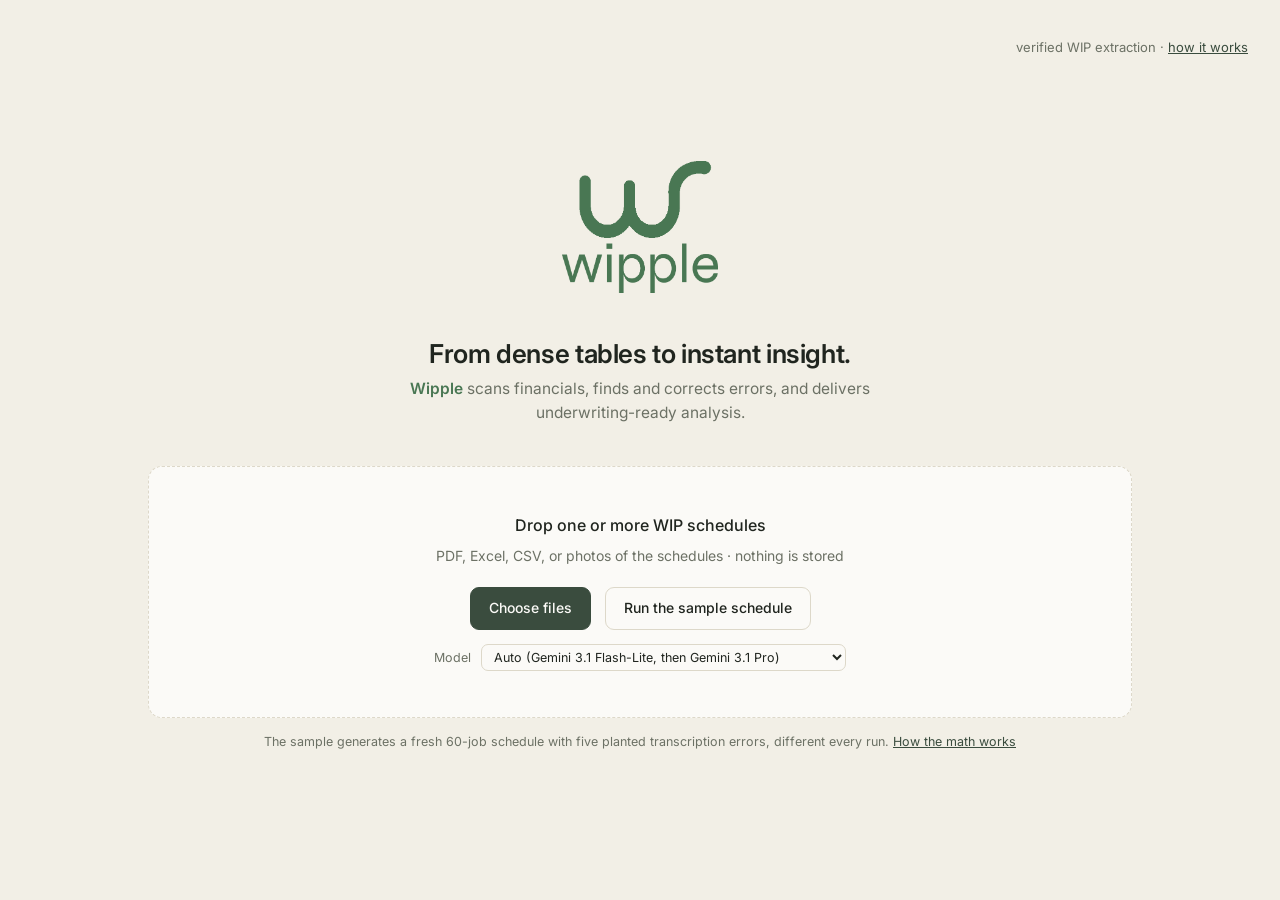
==== static/index.html @ 519a946e "Polish upload progress and CSV timing" ====
<!doctype html>
<html lang="en">
<head>
<meta charset="utf-8">
<meta name="viewport" content="width=device-width, initial-scale=1">
<title>wipple · verified WIP extraction</title>
<link rel="preconnect" href="https://fonts.googleapis.com">
<link href="https://fonts.googleapis.com/css2?family=Inter:wght@400;500;600&display=swap" rel="stylesheet">
<style>
:root{
  --paper:#F2EFE6; --surface:#FBFAF7; --ink:#20251F; --muted:#6C7165;
  --sage:#5C7160; --sage-deep:#3A4C3E; --brick:#A3402F; --amber:#92671E;
  --line:#DDD8C9; --line-soft:#E8E4D7;
  --brand:#497753;   /* sampled from the logo mark itself */
}
*{box-sizing:border-box;margin:0}
html{scroll-behavior:smooth}
@media (prefers-reduced-motion: reduce){html{scroll-behavior:auto}
  *,*::before,*::after{animation:none!important;transition:none!important}}
body{background:var(--paper);color:var(--ink);
  font:400 15.5px/1.6 Inter,system-ui,sans-serif;
  -webkit-font-smoothing:antialiased}
.wrap{max-width:1040px;margin:0 auto;padding:0 28px}
.num{font-variant-numeric:tabular-nums}
button{font:inherit;cursor:pointer}
input[type=checkbox]{accent-color:var(--sage-deep);width:15px;height:15px;cursor:pointer}
:focus-visible{outline:2px solid var(--sage-deep);outline-offset:2px}
.hidden{display:none!important}

header{padding:22px 32px;margin:0 calc(50% - 50vw);display:flex;align-items:baseline;justify-content:space-between}
.mark{font:600 24px Inter,system-ui,sans-serif;color:var(--sage-deep);letter-spacing:-.01em}
.mark span{color:var(--sage)}
.tag{font-size:13px;color:var(--muted)}

/* landing */
#landing{padding:9vh 0 12vh;text-align:center}
/* max-width keeps the measure readable, so the blocks need auto side margins
   to sit centered rather than centering their text inside a left-hung box. */
#landing h1,#landing .sub{margin-left:auto;margin-right:auto}
/* The source lockup is 511x431, so anything up to 215px tall still renders
   sharp on a 2x display. Past that it needs re-exporting, not stretching. */
/* Centered mark over a left-aligned value prop: `auto` side margins only,
   so the headline and subhead keep their own left edge. */
.hero-logo{display:block;height:132px;width:auto;margin:0 auto 44px}
@media(max-width:620px){.hero-logo{height:100px;margin-bottom:20px}}
h1{font:600 26px/1.3 Inter,system-ui,sans-serif;letter-spacing:-.015em;max-width:30ch}
h1 em{font-style:normal;color:var(--sage-deep)}
.sub{margin:18px 0 40px;color:var(--muted);max-width:52ch}
/* The brand name lifts out of the muted subhead in the logo's own green
   rather than the darker --sage-deep used for in-copy emphasis. */
.sub em{font-style:normal;font-weight:600;color:var(--brand)}
/* The headline belongs to the sentence under it, not to the logo above it.
   Scoped to the landing: .sub is also a subtitle in the print report. */
#landing .sub{margin-top:6px}
.drop{border:1.5px dashed var(--line);border-radius:14px;background:var(--surface);
  padding:46px 32px;text-align:center;transition:border-color .15s}
.drop.on{border-color:var(--sage)}
.drop p{color:var(--muted);font-size:14px}
.drop strong{display:block;font-weight:500;color:var(--ink);font-size:16px;margin-bottom:6px}
.actions{display:flex;gap:14px;justify-content:center;margin-top:20px;flex-wrap:wrap}
.btn{border:1px solid var(--line);background:var(--surface);border-radius:9px;
  padding:9px 18px;font-weight:500;font-size:14px;color:var(--ink)}
.btn:hover{border-color:var(--sage)}
.btn.primary{background:var(--sage-deep);border-color:var(--sage-deep);color:#FBFAF7}
.btn.primary:hover{background:#2E3D31}
.quiet{font-size:12.5px;color:var(--muted);text-align:center;margin-top:14px}
.batch-intro{display:flex;align-items:end;justify-content:space-between;gap:20px;margin-bottom:24px}
.batch-intro h2{font:600 32px/1.2 Inter,system-ui,sans-serif;letter-spacing:-.015em}
.batch-intro p{color:var(--muted);font-size:14px;max-width:52ch;margin-top:6px}
.batch-intro-actions{display:flex;align-items:center;justify-content:flex-end;gap:10px;flex-wrap:wrap}
.quiet-btn{background:transparent;border-color:var(--line-soft);color:var(--muted)}
.quiet-btn:hover{border-color:var(--line);color:var(--ink)}
.batch-intro .next-arrow{font-size:18px;line-height:0;margin-left:6px}
.batch-grid{display:grid;grid-template-columns:repeat(auto-fit,minmax(260px,1fr));gap:12px}
.batch-card{background:var(--surface);border:1px solid var(--line-soft);border-radius:12px;padding:15px 18px 16px;display:flex;flex-direction:column;gap:10px;min-width:0}
.batch-card.failed{border-color:#DFC3BA;background:#FAF3F0}
.batch-card.needs-review{border-color:#D9C28F}
.batch-top{display:flex;align-items:start;justify-content:space-between;gap:12px}
.batch-name{font-weight:600;overflow:hidden;text-overflow:ellipsis;white-space:nowrap;min-width:0}
.batch-state{font-size:10.5px;font-weight:600;letter-spacing:.05em;text-transform:uppercase;border-radius:999px;padding:2px 8px;white-space:nowrap;background:#E4E9E1;color:var(--sage-deep)}
.batch-card.failed .batch-state{background:#F2DDD6;color:var(--brick)}
.batch-meta{font-size:12.5px;color:var(--muted);min-height:40px}
.batch-card .btn{align-self:flex-start}
.batch-validation{display:flex;align-items:center;gap:9px;border-radius:9px;padding:8px 11px;font-size:13px;font-weight:600}
.batch-validation .btn{margin-left:auto;flex:none;font-size:12.5px;padding:5px 12px;white-space:nowrap}
.batch-top .btn{flex:none;white-space:nowrap}
.batch-validation .validation-icon{display:grid;place-items:center;width:23px;height:23px;border-radius:999px;flex:none;font-size:13px}
.batch-validation-copy{display:flex;flex-direction:column;gap:2px;line-height:1.35}
.batch-validation-note{font-size:11px;font-weight:500;color:var(--amber)}
.batch-validation.ok{background:#E7EDE4;color:var(--sage-deep)}
.batch-validation.ok .validation-icon{background:var(--sage-deep);color:white}
.batch-validation.corrected{background:#E7EDE4;color:var(--sage-deep)}
.batch-validation.corrected .validation-icon{background:var(--sage-deep);color:white}
.batch-validation.review{background:#F4DFD8;color:var(--brick)}
.batch-validation.review .validation-icon{background:var(--brick);color:white}
.batch-actions{display:flex;gap:8px;flex-wrap:wrap;margin-top:auto}
.batch-actions .btn{align-self:auto}
.batch-period{margin:0 0 28px}
.batch-period-head{display:flex;align-items:baseline;gap:10px;margin:0 0 10px}
.batch-period-head h3{font:600 19px Inter,system-ui,sans-serif;letter-spacing:-.015em}
.batch-period-head span{font-size:12px;color:var(--muted)}
#batch{padding:30px 0 105px}
.batch-fields{display:grid;grid-template-columns:1fr 1fr;gap:9px}
.batch-field label{display:block;font-size:10.5px;letter-spacing:.06em;text-transform:uppercase;color:var(--muted);margin-bottom:3px}
.batch-field input,.batch-field select,.period-select{width:100%;font:inherit;font-size:13px;color:var(--ink);background:var(--surface);border:1px solid var(--line);border-radius:7px;padding:7px 8px}
.batch-field.missing input,.batch-field.missing select{border-color:var(--brick);background:#FFF9F6}
.batch-needed{font-size:11.5px;color:var(--brick);margin-top:4px}
.btn:disabled{cursor:not-allowed;opacity:.45}
.flow-page{padding:30px 0 75px}
.flow-head{display:flex;align-items:end;justify-content:space-between;gap:18px;margin-bottom:22px}
.flow-head h2{font:600 32px/1.2 Inter,system-ui,sans-serif;letter-spacing:-.015em}
.flow-head p{font-size:13.5px;color:var(--muted);max-width:58ch;margin-top:5px}
.match-summary{display:flex;gap:8px;flex-wrap:wrap}
.match-summary span{font-size:11.5px;border:1px solid var(--line);border-radius:999px;padding:3px 10px;background:var(--surface)}
.match-work{display:grid;grid-template-columns:minmax(260px,.8fr) minmax(360px,1.2fr);gap:14px;margin-bottom:18px}
.match-workspace{background:#E9E5D9;border:1px solid var(--line);border-radius:14px;padding:10px;margin-bottom:18px}
.match-workspace-head{display:flex;align-items:center;justify-content:center;gap:9px;padding:5px 8px 12px;font-size:12px;font-weight:600;color:var(--sage-deep);letter-spacing:.02em}
.match-workspace-head .arrow{font-size:16px}
.match-workspace .match-work{margin-bottom:0}
.match-panel{background:var(--surface);border:1px solid var(--line-soft);border-radius:12px;padding:18px;min-width:0}
.match-panel h3{font:500 15px Inter;margin-bottom:12px}
.match-current{background:var(--paper);border:1px solid var(--line-soft);border-radius:9px;padding:14px}
.match-id{font-size:11.5px;color:var(--sage-deep);font-weight:600}
.match-name{font:600 18px/1.3 Inter,system-ui,sans-serif;margin-top:2px;overflow:hidden;text-overflow:ellipsis;white-space:nowrap}
.match-source{font-size:12px;color:var(--muted);margin-top:5px}
.match-facts{display:grid;grid-template-columns:1fr 1fr;gap:6px 12px;margin-top:13px;font-size:12px}
.match-facts span{display:flex;justify-content:space-between;gap:8px;border-top:1px solid var(--line-soft);padding-top:5px}
.candidate{border-top:1px solid var(--line-soft);padding:11px 0}
.candidate:first-of-type{border-top:0}
.candidate-main{display:grid;grid-template-columns:minmax(190px,.8fr) minmax(330px,1.4fr) auto;gap:16px;align-items:center}
.candidate strong{display:block;font-size:13.5px;overflow:hidden;text-overflow:ellipsis;white-space:nowrap}
.candidate small{display:block;color:var(--muted);font-size:11.5px;margin-top:2px}
.candidate .match-facts{background:var(--paper);border-radius:7px;padding:8px 10px;margin:0}
.unmatched-list{display:flex;flex-direction:column;gap:12px;margin-bottom:18px}
.unmatched-card{background:var(--surface);border:1px solid var(--line-soft);border-radius:12px;padding:16px 18px}
.unmatched-head{display:grid;grid-template-columns:minmax(210px,1fr) minmax(320px,1.4fr) auto;gap:18px;align-items:center}
.unmatched-identity{min-width:0}
.unmatched-identity strong{display:block;font:600 17px/1.3 Inter,system-ui,sans-serif;overflow:hidden;text-overflow:ellipsis;white-space:nowrap}
.unmatched-identity small{display:block;color:var(--muted);font-size:11.5px;margin-top:3px}
.unmatched-head .match-facts{margin:0}
.unmatched-options{margin-top:12px}
.unmatched-options>summary{display:flex;align-items:center;gap:10px;cursor:pointer;color:var(--sage-deep);font-size:13px;font-weight:600;list-style:none;border:1px solid var(--line);border-radius:9px;background:var(--paper);padding:10px 12px}
.unmatched-options>summary:hover{background:#ECE9E0;border-color:var(--sage)}
.unmatched-options>summary::-webkit-details-marker{display:none}
.unmatched-options>summary::before{content:"›";display:grid;place-items:center;width:22px;height:22px;border-radius:999px;background:var(--sage-deep);color:white;font-size:22px;line-height:1;transform-origin:center;transition:transform .15s}
.unmatched-options[open]>summary::before{transform:rotate(90deg)}
.unmatched-options .expand-hint{margin-left:auto;color:var(--muted);font-size:11px;font-weight:400}
.reviewed-list{margin:18px 0}
.reviewed-list>h3{font:500 15px Inter;margin-bottom:8px}
.reviewed-decision{opacity:.68;padding:0 18px}
.reviewed-decision[open]{opacity:1}
.reviewed-decision.focused{animation:decisionfocus 1.5s ease-out}
@keyframes decisionfocus{0%{box-shadow:0 0 0 4px rgba(92,113,96,.28)}100%{box-shadow:0 0 0 0 transparent}}
.reviewed-decision>summary{display:grid;grid-template-columns:minmax(220px,1fr) minmax(220px,1fr) auto;gap:16px;align-items:center;padding:13px 0;cursor:pointer;list-style:none}
.reviewed-decision>summary::-webkit-details-marker{display:none}
.reviewed-decision .decision-state{font-size:12px;color:var(--sage-deep)}
.reviewed-body{border-top:1px solid var(--line-soft);padding:12px 0 14px}
.reviewed-comparison{display:grid;grid-template-columns:1fr 1fr;gap:14px}
.decision-dimmed{position:relative;min-height:74px}
.decision-dimmed>:not(.decision-overlay){opacity:.24;filter:blur(1px);pointer-events:none}
.decision-overlay{position:absolute;inset:0;z-index:3;display:flex;align-items:center;justify-content:center;gap:12px;border-radius:inherit;background:rgba(251,250,247,.78);backdrop-filter:blur(2px)}
.decision-overlay strong{font-size:13px;color:var(--sage-deep)}
.matched-list{background:var(--surface);border:1px solid var(--line-soft);border-radius:12px;padding:16px 18px}
.matched-list h3{font:500 15px Inter;margin-bottom:8px}
.match-row{display:grid;grid-template-columns:minmax(180px,1fr) 1.5fr auto;gap:14px;align-items:center;border-top:1px solid var(--line-soft);padding:9px 0;font-size:12.5px}
.match-row:first-of-type{border-top:0}
.match-row .periods{color:var(--muted)}
.linked-group{border-top:1px solid var(--line-soft)}
.linked-group:first-of-type{border-top:0}
.linked-group>summary{display:grid;grid-template-columns:minmax(180px,1fr) 1.5fr auto;gap:14px;align-items:center;padding:10px 0;cursor:pointer;list-style:none}
.linked-group>summary::-webkit-details-marker{display:none}
.linked-group>summary strong::before{content:"▸ ";font-size:10px;color:var(--sage-deep)}
.linked-group[open]>summary strong::before{content:"▾ "}
.linked-observations{background:var(--paper);border-radius:8px;padding:8px 12px;margin:0 0 10px}
.linked-observation{display:grid;grid-template-columns:minmax(180px,1fr) minmax(320px,1.4fr);gap:16px;border-top:1px solid var(--line-soft);padding:9px 0}
.linked-observation:first-child{border-top:0}
.linked-observation .match-source{margin:0}
.table-card{background:var(--surface);border:1px solid var(--line-soft);border-radius:12px;padding:16px 18px;overflow:hidden}
.table-card-head{display:flex;align-items:center;justify-content:space-between;gap:12px;margin-bottom:4px}
.table-card-head h3{font:500 15px Inter}
.table-card-head p{font-size:11px;color:var(--muted)}
.table-card .tablewrap{overflow:auto;max-height:62vh}
.status-pill{font-size:10px;border-radius:999px;padding:2px 7px;background:#E4E9E1;color:var(--sage-deep);text-transform:uppercase;letter-spacing:.04em}
.status-pill.completed{background:#E7E5DE;color:var(--muted)}
.conflict-pill{color:var(--brick);font-size:11px}

/* sparse schedule column mapping */
#mapping{padding:24px 0 72px}
.mapping-wide{width:min(1420px,calc(100vw - 40px));margin-left:50%;transform:translateX(-50%)}
.mapping-head{display:flex;align-items:end;justify-content:space-between;gap:18px;margin-bottom:16px}
.mapping-head h2{font:600 28px/1.2 Inter,system-ui,sans-serif;letter-spacing:-.015em}
.mapping-head p{font-size:13px;color:var(--muted);margin-top:5px}
.mapping-layout{display:grid;grid-template-columns:minmax(0,1fr) 286px;gap:14px;align-items:start}
.mapping-table-card{background:var(--surface);border:1px solid var(--line-soft);border-radius:13px;overflow:hidden;min-width:0}
.mapping-table-note{display:flex;align-items:center;justify-content:space-between;gap:12px;padding:10px 14px;border-bottom:1px solid var(--line-soft);font-size:11.5px;color:var(--muted)}
.mapping-table-note span:first-child{color:var(--sage-deep);font-weight:600}
.mapping-scroll{overflow:auto;max-height:calc(100vh - 205px)}
.mapping-grid{border-collapse:separate;border-spacing:0;width:max-content;min-width:100%;font-size:12px}
.mapping-grid th,.mapping-grid td{min-width:152px;max-width:190px;padding:7px 9px;border-right:1px solid var(--line-soft);border-bottom:1px solid var(--line-soft);background:var(--surface);text-align:right}
.mapping-grid th{position:sticky;top:0;z-index:3;padding:9px;background:#F7F5EF;vertical-align:top}
.mapping-grid th:first-child,.mapping-grid td:first-child{position:sticky;left:0;z-index:2;min-width:190px;max-width:240px;text-align:left;background:var(--surface)}
.mapping-grid th:first-child{z-index:4;background:#F7F5EF}
.mapping-grid tr:last-child td{border-bottom:0}
.mapping-grid th:last-child,.mapping-grid td:last-child{border-right:0}
.mapping-doc-head{display:block;min-height:30px;margin-bottom:7px;color:var(--ink);font-size:11px;font-weight:600;line-height:1.3;white-space:normal;overflow-wrap:anywhere}
.mapping-select{display:block;width:100%;min-height:31px;border:1px solid var(--line);border-radius:7px;background:var(--surface);color:var(--ink);font:500 11px Inter,system-ui,sans-serif;padding:5px 24px 5px 7px;cursor:pointer}
.mapping-select.suggested{background:#E7EDE4;border-color:#C5D2C1;color:var(--sage-deep)}
.mapping-select.user{background:#EEF1EA;border-color:var(--sage-deep)}
.mapping-select.inferred{background:#E8F1F5;border-color:#B9CFD8;color:#315E70}
.mapping-select.unmapped{color:var(--muted);font-weight:400;background:var(--surface)}
.mapping-validation-note{display:block;min-height:13px;margin-top:4px;color:#477184;font-size:9.5px;font-weight:500;line-height:1.25;text-align:left}
.mapping-reference{display:block;min-height:31px;padding:6px 0;color:var(--muted);font-size:10.5px;font-weight:400}
.mapping-rail{position:sticky;top:14px;background:var(--surface);border:1px solid var(--line-soft);border-radius:13px;padding:16px;box-shadow:0 8px 28px rgba(32,37,31,.06)}
.mapping-score{display:flex;align-items:baseline;justify-content:space-between;gap:10px}
.mapping-score strong{font:600 25px/1 Inter,system-ui,sans-serif;color:var(--sage-deep)}
.mapping-score span{font-size:10.5px;letter-spacing:.07em;text-transform:uppercase;color:var(--muted)}
.mapping-meter{display:grid;grid-template-columns:repeat(3,1fr);gap:5px;margin:11px 0 13px}
.mapping-meter span{height:5px;border-radius:999px;background:var(--line)}
.mapping-meter span.on{background:var(--sage)}
.mapping-rail h3{font:600 16px/1.3 Inter,system-ui,sans-serif;letter-spacing:-.01em}
.mapping-rail-copy{font-size:12px;color:var(--muted);margin-top:5px;line-height:1.5}
.mapping-groups{margin:14px 0 15px;border-top:1px solid var(--line-soft)}
.mapping-group{display:grid;grid-template-columns:20px minmax(0,1fr);gap:8px;padding:9px 0;border-bottom:1px solid var(--line-soft)}
.mapping-group-mark{display:grid;place-items:center;width:18px;height:18px;margin-top:1px;border-radius:999px;background:var(--paper);color:var(--muted);font-size:10px;font-weight:700}
.mapping-group.done .mapping-group-mark{background:var(--sage-deep);color:white}
.mapping-group strong{display:block;font-size:11.5px;font-weight:600}
.mapping-group small{display:block;color:var(--muted);font-size:10.5px;line-height:1.35;margin-top:1px}
.mapping-conflict{min-height:18px;color:var(--brick);font-size:10.5px;line-height:1.35;margin:0 0 8px}
.mapping-rail .btn{width:100%}
.mapping-derived{font-size:10.5px;color:var(--sage-deep);text-align:center;margin:8px 0 0}
@media(max-width:900px){
  .mapping-wide{width:min(100%,calc(100vw - 28px))}
  .mapping-layout{grid-template-columns:1fr}
  .mapping-rail{position:static;grid-row:1;padding:13px 15px}
  .mapping-groups{display:grid;grid-template-columns:repeat(3,1fr);gap:8px;border:0;margin:11px 0}
  .mapping-group{border:1px solid var(--line-soft);border-radius:8px;padding:8px}
  .mapping-scroll{max-height:60vh}
}
@media(max-width:620px){
  .mapping-head{align-items:start;flex-direction:column}
  .mapping-groups{grid-template-columns:1fr}
  .mapping-table-note span:last-child{display:none}
}

.trend-cards{display:grid;grid-template-columns:repeat(3,1fr);gap:12px;margin-bottom:14px}
.trend-card{background:var(--surface);border:1px solid var(--line-soft);border-radius:11px;padding:16px}
.trend-card .lab{font-size:11px;letter-spacing:.07em;text-transform:uppercase;color:var(--muted)}
.trend-card .val{font:500 24px Inter;margin-top:5px}
.trend-card.emphasis{background:#F8ECE7;border-color:#E4B8A8}
.trend-card.emphasis .lab,.trend-card.emphasis .val{color:var(--brick)}
.trend-card.borrow{background:#F6F0E2;border-color:#D9C28F}
.trend-card.borrow .lab,.trend-card.borrow .val{color:var(--amber)}
.trend-card.anomaly{background:#F6F0E2;border-color:#D9C28F}
.trend-card.anomaly .lab,.trend-card.anomaly .val{color:var(--amber)}
.anomaly-badge,.cost-badge{display:inline-block;border-radius:999px;padding:1px 6px;font-size:9px;font-weight:600;letter-spacing:.03em;text-transform:uppercase;vertical-align:1px}
.anomaly-badge{background:#F2E7CF;color:var(--amber)}
.cost-badge{background:#E4E9E1;color:var(--sage-deep)}
.time-series-section tr.anomaly-row td{background:#FFFCF5}
.time-series-section{border-top:1px solid var(--line-soft);margin-top:18px;padding-top:18px}
.time-series-section h4{font:500 16px Inter;margin-bottom:12px}
.time-series-section h4 small{display:block;color:var(--muted);font-size:11.5px;font-weight:400;margin-top:3px}
.time-series-section .tablewrap{max-height:420px;overflow:auto}
.time-series-section .trend-cards{grid-template-columns:repeat(2,minmax(0,1fr))}
.fade-badge{display:inline-block;margin-left:6px;border-radius:999px;padding:1px 6px;background:#F2DDD6;color:var(--brick);font-size:9px;font-weight:600;letter-spacing:.03em;text-transform:uppercase;vertical-align:1px}
.analysis-switcher{display:flex;align-items:center;gap:8px;overflow-x:auto;padding:10px 12px;margin:0 0 14px;background:#E9E5D9;border:1px solid var(--line);border-radius:11px}
.analysis-switcher>span{font-size:10.5px;font-weight:600;letter-spacing:.07em;text-transform:uppercase;color:var(--muted);white-space:nowrap;margin-right:3px}
.analysis-switcher .btn{background:var(--surface);white-space:nowrap}
.analysis-switcher .btn.on{background:var(--sage-deep);border-color:var(--sage-deep);color:white}
.analysis-topline{display:flex;align-items:center;justify-content:space-between;gap:12px;margin-bottom:14px}
.analysis-topline .analysis-switcher{flex:1;margin:0}
.dedupe-key{font-size:11px;color:var(--muted);margin:10px 2px 0}
.dedupe-mark{font-size:8px;color:var(--sage-deep);vertical-align:top;margin-left:1px}
.consolidated-table.scroll-table{table-layout:auto;min-width:1900px;font-size:11.5px;white-space:nowrap}
.consolidated-table.scroll-table th,.consolidated-table.scroll-table td{padding:6px 8px}
.consolidated-table.compact-table{table-layout:fixed;font-size:10.25px;white-space:normal}
.consolidated-table.compact-table th{padding:5px 2px;font-size:9px;line-height:1.08;white-space:normal;overflow-wrap:normal}
.consolidated-table.compact-table td{padding:4px 2px;white-space:nowrap;overflow:hidden;text-overflow:ellipsis}
.consolidated-table.compact-table th:nth-child(1),.consolidated-table.compact-table td:nth-child(1){width:5%;text-align:left}
.consolidated-table.compact-table th:nth-child(2),.consolidated-table.compact-table td:nth-child(2){width:11%;text-align:left}
.consolidated-table.compact-table th:nth-child(n+3),.consolidated-table.compact-table td:nth-child(n+3){width:5.25%}
.consolidated-table .history-col{border-right:6px solid var(--paper);background:#EEF0EA;text-align:left;min-width:96px}
.consolidated-table .history-col strong{font-size:8.5px}
.consolidated-table .history-col small{display:block;color:var(--muted);font-size:7.5px;line-height:1.1;margin-top:1px;white-space:normal}
.consolidated-table .group-row td{background:var(--paper);color:var(--sage-deep);font-weight:600;font-size:9px;letter-spacing:.06em;text-transform:uppercase;text-align:left;border-top:2px solid var(--line);padding:5px 7px}
.consolidated-table .section-total td{font-weight:600;background:#F7F5EF;border-top:1px solid var(--line)}
.consolidated-table tfoot td{font-size:8.5px}
.validated-modal .wm-body{padding:0 18px 18px}
.validated-modal .tablewrap{max-height:none;overflow:visible}
.validated-modal .consolidated-table{min-width:0;font-size:10.25px}
@media(max-width:760px){
  .batch-intro,.flow-head{align-items:start;flex-direction:column}
  .batch-grid,.match-work,.trend-cards{grid-template-columns:1fr}
  .candidate-main,.time-series-section .trend-cards{grid-template-columns:1fr}
  .candidate-main .btn{justify-self:start}
  .unmatched-head,.linked-observation{grid-template-columns:1fr}
  .reviewed-decision>summary,.reviewed-comparison{grid-template-columns:1fr}
  .unmatched-head .btn{justify-self:start}
  .match-row{grid-template-columns:1fr auto}.match-row .periods{grid-column:1/-1;grid-row:2}
  .linked-group>summary{grid-template-columns:1fr auto}.linked-group>summary .periods{grid-column:1/-1;grid-row:2}
  .analysis-topline{align-items:stretch;flex-direction:column}
  .analysis-topline>.analysis-actions{align-self:flex-end}
}

/* processing */
#processing{padding:5vh 0 7vh}
/* Box matches the lockup's 511x431 aspect so contain has nothing to letterbox.
   No animation: the per-document progress lines carry the liveness now. */
.loader-logo{position:relative;width:114px;height:96px;margin:0 auto 24px}
.loader-logo img{position:absolute;inset:0;width:100%;height:100%;object-fit:contain}
.loader-logo-fallback{display:none;text-align:center;line-height:96px;font-size:30px}
.loader-logo.noimg img{display:none}
.loader-logo.noimg .loader-logo-fallback{display:block}
.batch-progress{max-width:560px;margin:0 auto 18px}
.batch-progress-top{display:flex;align-items:baseline;justify-content:space-between;gap:18px;margin-bottom:8px}
.batch-progress-top strong{font-size:14px;font-weight:600}
.batch-progress-top span{font-size:12px;color:var(--muted);max-width:55%;overflow:hidden;text-overflow:ellipsis;white-space:nowrap}
.batch-progress-track{height:7px;border-radius:999px;background:#E1DDD1;overflow:hidden}
.batch-progress-track span{display:block;width:0;height:100%;border-radius:inherit;background:var(--sage-deep);transition:width .25s ease}
/* Concurrent batch: one lane per document, each narrating its own stream. */
.batch-lanes{max-width:560px;max-height:330px;overflow-y:auto;margin:0 auto;display:flex;flex-direction:column;gap:6px;text-align:left}
.lane{display:grid;grid-template-columns:20px minmax(0,1fr) minmax(0,1.3fr);align-items:center;gap:10px;
  padding:8px 11px;border:1px solid var(--line);border-radius:9px;background:var(--surface);font-size:12.5px}
.lane.queued{opacity:.5}
.lane-dot{display:grid;place-items:center;width:20px;height:20px;border-radius:999px;flex:none;
  background:#E4E9E1;color:var(--sage-deep);font-size:11px;font-weight:700}
.lane.failed .lane-dot{background:#F2DDD6;color:var(--brick)}
.lane-name{font-weight:600;overflow:hidden;text-overflow:ellipsis;white-space:nowrap}
.lane-msg{color:var(--muted);overflow:hidden;text-overflow:ellipsis;white-space:nowrap}
@media(max-width:620px){.lane{grid-template-columns:20px minmax(0,1fr)}.lane-msg{grid-column:2}}
.log{max-width:560px;max-height:330px;overflow:hidden;margin:0 auto}
.log .ln{display:flex;gap:12px;padding:9px 0;border-bottom:1px solid var(--line-soft);
  font-size:14.5px;color:var(--muted);animation:rise .35s ease both}
.log .ln:last-child{color:var(--ink)}
.log .dot{color:var(--sage);font-weight:600}
@keyframes rise{from{opacity:0;transform:translateY(5px)}to{opacity:1;transform:none}}

/* certificate */
#certificate{padding:9vh 0 12vh}
.cert{max-width:960px;margin:0 auto;background:var(--surface);
  border:1px solid var(--line);border-radius:4px;padding:8px}
.cert-inner{border:1px solid var(--line);padding:44px 40px;text-align:center}
.cert .kicker{font-size:11.5px;letter-spacing:.14em;text-transform:uppercase;color:var(--muted)}
.cert h2{font:600 30px/1.25 Inter,system-ui,sans-serif;letter-spacing:-.015em;margin:14px 0 10px}
.cert h2.flag{color:var(--brick)}
.cert .body{color:var(--muted);font-size:14.5px;max-width:46ch;margin:0 auto}
.cert .caught{margin:22px auto 0;text-align:left;max-width:46ch;
  border-top:1px solid var(--line-soft);padding-top:18px;font-size:14px}
.cert .caught .row{margin-bottom:10px}
.cert .caught b{font-weight:500}
.cert .caught .num{color:var(--brick)}
.cert .go{margin-top:30px}
.chk{display:flex;gap:11px;text-align:left;padding:9px 0;border-top:1px solid var(--line-soft);font-size:13.5px}
.checks-fold{margin-top:14px}
.checks-fold>div{color:var(--ink)}
.chk:first-of-type{border-top:none}
.chk .ic{font-weight:600;flex:none;width:16px}
.chk .cl{font-weight:500;margin:0}
.chk .cn{color:var(--muted);font-size:12.5px;margin:2px 0 0}
.exc{text-align:left;background:var(--paper);border:1px solid var(--line-soft);border-radius:8px;padding:11px 14px;margin-top:14px;font-size:13px}
.exc .row{margin:6px 0}
.exc b{font-weight:500}
details.more{margin-top:22px;font-size:13px;color:var(--muted);text-align:left}
details.more summary{cursor:pointer;text-align:center;list-style:none;color:var(--sage-deep)}
details.more summary::-webkit-details-marker{display:none}
details.more ul{margin:12px 0 0 18px}
details.more li{margin:3px 0}

/* dashboard */
#dash{padding:30px 0 70px}
.banner{background:#F4E9D8;border:1px solid #E2CFA9;color:var(--amber);
  border-radius:10px;padding:12px 18px;font-size:14px;margin-bottom:22px}
.kpis{display:grid;grid-template-columns:repeat(auto-fit,minmax(150px,1fr));gap:12px;margin-bottom:26px}
.kpi{background:var(--surface);border:1px solid var(--line-soft);border-radius:11px;padding:15px 17px}
.kpi .lab{font-size:11.5px;line-height:1.35;letter-spacing:.08em;text-transform:uppercase;color:var(--muted);display:block;min-height:32px}
.kpi .val{font:500 23px/1.2 Inter;margin-top:5px}
.kpi .val.neg{color:var(--brick)}
.cols{display:flex;flex-direction:column;gap:14px;margin-bottom:18px}
.card{background:var(--surface);border:1px solid var(--line-soft);border-radius:12px;padding:18px 20px}
.card h3{font:500 16px Inter;display:flex;align-items:baseline;gap:8px}
.card h3 small{font-weight:400;font-size:12.5px;color:var(--muted)}
.item{border-top:1px solid var(--line-soft);padding:13px 0}
.item:first-of-type{margin-top:12px}
.item .head{display:flex;gap:10px;align-items:baseline}
.sevr{font-size:11px;font-weight:600;letter-spacing:.05em;border-radius:6px;padding:2px 8px;flex:none}
.sevr.high{background:#F2DDD6;color:var(--brick)}
.sevr.med{background:#F2E7CF;color:var(--amber)}
.sevr.low{background:#E4E9E1;color:var(--sage-deep)}
.item .hl{font-weight:500;font-size:14.5px}
.item .sub2{font-size:13px;color:var(--muted);margin-top:4px}
.item .jobs{margin-top:8px;display:flex;flex-wrap:wrap;gap:6px}
.chip{font-size:12px;border:1px solid var(--line);border-radius:7px;padding:3px 9px;color:var(--muted)}
.sigtab{width:100%;border-collapse:collapse;font-size:12.5px;margin-top:9px}
.sigtab th{font-weight:500;font-size:11px;color:var(--muted);text-align:right;padding:2px 0 5px 16px;border-bottom:1px solid var(--line-soft);white-space:nowrap}
.sigtab th:first-child{text-align:left;padding-left:0}
.sigtab td{padding:5px 0 5px 16px;border-bottom:1px solid var(--line-soft);text-align:right;font-variant-numeric:tabular-nums;white-space:nowrap}
.sigtab td:first-child{text-align:left;padding-left:0;white-space:normal}
.sigtab tbody tr:last-child td{border-bottom:0}
.sigtab tbody tr[data-row]{cursor:pointer}
.sigtab tbody tr[data-row]:hover td{background:var(--paper)}
tr.sigrow-brick>td{background:rgba(163,64,47,.055)}
tr.sigrow-amber>td{background:rgba(146,103,30,.055)}
tr.sigrow-brick>td:first-child{background:#F3E7E3}
tr.sigrow-amber>td:first-child{background:#F2ECDC}
td.sigcell-brick{color:var(--brick);font-weight:600}
td.sigcell-amber{color:var(--amber);font-weight:600}
.sigicons{display:inline-flex;gap:3px;margin-right:8px;vertical-align:-1px}
.sigicon{font-size:10px;line-height:1;padding:3px 4px;border-radius:5px;cursor:help}
.sigicon.brick{color:var(--brick);background:#F2DDD6}
.sigicon.amber{color:var(--amber);background:#F2E7CF}
tr.selrow>td{box-shadow:inset 3px 0 0 var(--sage-deep);background:#EEF1EA}
tr.selrow>td:first-child{background:#E4E9E1!important}
.sigtab tbody tr[data-row],.time-series-section tbody tr[data-group],#bookshape circle[data-row]{cursor:pointer}
.sigtab tbody tr[data-row]:hover td,.time-series-section tbody tr[data-group]:hover td{background:var(--paper)}
.time-series-section .tablewrap{position:relative;border:1px solid var(--line-soft);border-radius:8px}
.time-series-section .tablewrap table{margin-top:0}
.time-series-section .tablewrap thead th{position:sticky;top:0;z-index:3;background:var(--surface);box-shadow:0 1px 0 var(--line)}
.trajectory-card{margin-bottom:18px}
.trajectory-head{display:flex;align-items:flex-start;justify-content:space-between;gap:16px;flex-wrap:wrap}
.trajectory-head h3{display:block}
.trajectory-head h3 small{display:block;margin-top:3px}
.trajectory-controls{display:flex;gap:7px;align-items:center;flex-wrap:wrap}
.trajectory-toggle{border:1px solid var(--line);background:var(--surface);color:var(--muted);border-radius:999px;padding:5px 10px;font:500 11.5px Inter;cursor:pointer}
.trajectory-toggle:hover:not(:disabled){border-color:var(--sage)}
.trajectory-toggle.on{color:var(--ink);border-color:var(--sage-deep);background:#EEF1EA}
.trajectory-toggle[data-filter="trapped_cash"].on,.trajectory-toggle[data-filter="loss_jobs"].on,.trajectory-toggle[data-filter="profit_fade"].on{border-color:#C98274;background:#F8ECE7;color:var(--brick)}
.trajectory-toggle[data-filter="job_borrow"].on{border-color:#D2B56E;background:#F6F0E2;color:var(--amber)}
.trajectory-toggle:disabled{opacity:.38;cursor:not-allowed}
.trajectory-toggle .count{display:inline-block;min-width:17px;margin-left:4px;padding:0 5px;border-radius:999px;background:rgba(32,37,31,.07);font-size:10px;text-align:center}
.trajectory-meta{display:flex;align-items:center;justify-content:space-between;gap:12px;flex-wrap:wrap;margin:9px 0 2px}
.trajectory-summary{font-size:11.5px;color:var(--muted)}
.trajectory-show-toggle{border:0;background:transparent;color:var(--sage-deep);font:600 11.5px Inter;padding:2px 0;cursor:pointer;border-bottom:1px dotted var(--sage)}
.trajectory-show-toggle:hover{color:var(--sage)}
.trajectory-legend{display:flex;gap:6px;flex-wrap:wrap;margin:10px 0 0}
.trajectory-legend-item{display:inline-flex;align-items:center;gap:6px;max-width:250px;border:1px solid var(--line-soft);border-radius:7px;background:var(--paper);color:var(--ink);padding:4px 8px;font:500 10.5px Inter;cursor:pointer}
.trajectory-legend-item:hover,.trajectory-legend-item:focus-visible{border-color:var(--sage);background:#F5F3EC}
.trajectory-legend-item.off{opacity:.45}
.trajectory-legend-item.off .trajectory-legend-dot{background:transparent!important;box-shadow:inset 0 0 0 2px var(--muted)}
.trajectory-legend-open{display:inline-grid;place-items:center;width:16px;height:16px;border-radius:5px;font-size:11px;line-height:1;color:var(--sage-deep);flex:none}
.trajectory-legend-open:hover{background:#E4E9E1}
.trajectory-legend-dot{width:8px;height:8px;border-radius:999px;flex:none}
.trajectory-legend-label{overflow:hidden;text-overflow:ellipsis;white-space:nowrap}
.trajectory-legend-item small{color:var(--muted);font-size:9.5px;white-space:nowrap}
.ts-kpi-label{font-size:10.5px;letter-spacing:.11em;text-transform:uppercase;color:var(--muted);margin:-12px 0 8px;display:flex;align-items:center;gap:10px}
.ts-kpi-label::after{content:"";flex:1;height:1px;background:var(--line-soft)}
.kpi.tint-brick{background:#F8ECE7;border-color:#E4B8A8}
.kpi.tint-brick .lab,.kpi.tint-brick .val{color:var(--brick)}
.kpi.tint-amber{background:#F6F0E2;border-color:#D9C28F}
.kpi.tint-amber .lab,.kpi.tint-amber .val{color:var(--amber)}
.analysis-actions{display:flex;gap:10px;align-items:center;flex:none}
.report-title{display:flex;justify-content:space-between;align-items:flex-end;gap:14px;margin:26px 0 18px}
.report-title h2{font:600 27px/1.2 Inter,system-ui,sans-serif;letter-spacing:-.015em}
.report-title p{font-size:12.5px;color:var(--muted);margin-top:3px}
.report-title .btn{flex:none}
.checks-fold summary::after{content:"\25BE";display:inline-block;margin-left:6px;transition:transform .15s}
.checks-fold[open] summary::after{transform:rotate(180deg)}
.ctab .cause-cell{text-align:right}
.eub-note{font-size:12.5px;background:#F6F4EE;border:1px solid var(--line-soft);border-radius:9px;padding:10px 14px;margin:0 0 12px;line-height:1.55}
.eub-note .jm-link{font-size:12.5px}
.ts-flag{display:inline-block;width:9px;height:9px;border-radius:999px;cursor:help}
.ts-flag.brick{background:var(--brick)}
.ts-flag.sage{background:var(--sage-deep)}
.ts-flag.amber{background:var(--amber)}
.ts-flag.mut{background:#B9B4A5}
.time-series-section th.ts-flag-col,.time-series-section td.ts-flag-cell{text-align:center;padding-left:8px;padding-right:0}
.trajectory-note{font-size:11.5px;color:var(--muted);margin:7px 0 0}
.trajectory-empty{display:grid;place-items:center;min-height:170px;color:var(--muted);font-size:13px;text-align:center;padding:20px;border:1px dashed var(--line-soft);border-radius:9px;margin-top:12px}
.trajectory-series{cursor:pointer;transition:opacity .12s ease}
.trajectory-series.is-dimmed{opacity:.14}
.trajectory-hit{stroke:transparent;stroke-width:16;fill:none;pointer-events:stroke}
.trajectory-line{fill:none;stroke-width:2.35;stroke-linecap:round;stroke-linejoin:round;pointer-events:none}
.trajectory-series.is-focused .trajectory-line{stroke-width:3.6}
.trajectory-point{stroke:var(--surface);stroke-width:1.6;pointer-events:auto}
.trajectory-series.is-focused .trajectory-point{stroke-width:2.6}
.trajectory-clip{font-size:10px;font-weight:600;pointer-events:none}
.signal-more{font-size:11.5px;color:var(--muted);margin-top:7px}
.receipt.wide{margin-left:calc(50% - min(50vw - 24px,720px));margin-right:calc(50% - min(50vw - 24px,720px));transition:margin .2s ease}
.wipmodal{position:fixed;inset:0;background:rgba(32,37,31,.32);backdrop-filter:blur(7px);-webkit-backdrop-filter:blur(7px);z-index:60;display:flex;padding:2vh 1.5vw}
.wm-panel{background:var(--surface);border-radius:14px;flex:1;display:flex;flex-direction:column;min-height:0;box-shadow:0 24px 70px rgba(32,37,31,.35)}
.wm-head{display:flex;align-items:center;gap:16px;padding:13px 22px;border-bottom:1px solid var(--line-soft)}
.wm-head h3{font:500 16px Inter;white-space:nowrap}
.wm-head h3 small{font-weight:400;font-size:12.5px;color:var(--muted);margin-left:8px}
.wm-legend{display:flex;gap:8px;flex-wrap:wrap;flex:1;justify-content:flex-end}
.lg{font-size:11px;border-radius:6px;padding:2px 9px;font-weight:600;white-space:nowrap}
.lg.brick{background:#F2DDD6;color:var(--brick)}
.lg.amber{background:#F2E7CF;color:var(--amber)}
.lg.sage{background:#E4E9E1;color:var(--sage-deep)}
.wm-body{overflow:auto;padding:6px 22px 18px;min-height:0}
.wm-body table{border-collapse:collapse;font-size:12.5px;min-width:100%}
.wm-body th:first-child,.wm-body td:first-child{position:sticky;left:0;background:var(--surface)}

/* job analysis modal (master-detail replacement for the schedule modal) */
.job-modal .wm-panel{overflow:hidden}
.jm-body{display:grid;grid-template-columns:252px minmax(0,1fr);flex:1;min-height:0}
.jm-rail{border-right:1px solid var(--line-soft);background:var(--paper);display:flex;flex-direction:column;min-height:0}
.jm-search{margin:12px 12px 8px}
.jm-search input{width:100%;font:inherit;font-size:13px;background:var(--surface);border:1px solid var(--line);border-radius:8px;padding:7px 10px;color:var(--ink)}
.jm-rows{overflow:auto;min-height:0;flex:1}
.jm-row{display:flex;align-items:center;gap:8px;width:100%;text-align:left;background:none;border:0;border-left:3px solid transparent;padding:7px 12px 7px 9px;cursor:pointer;color:var(--ink)}
.jm-row:hover{background:var(--surface)}
.jm-row.on{background:var(--surface);border-left-color:var(--sage-deep)}
.jm-row-text{min-width:0}
.jm-dot{width:8px;height:8px;border-radius:999px;flex:none}
.jm-dot.brick{background:var(--brick)}
.jm-dot.amber{background:var(--amber)}
.jm-dot.sage{background:var(--sage)}
.jm-dot.done{background:#B9B4A5}
.jm-row-name{font-size:12.5px;font-weight:500;white-space:nowrap;overflow:hidden;text-overflow:ellipsis}
.jm-row-sub{font-size:10.5px;color:var(--muted);white-space:nowrap;overflow:hidden;text-overflow:ellipsis}
.jm-rail-note{font-size:10.5px;color:var(--muted);padding:8px 12px 12px;border-top:1px solid var(--line-soft)}
.jm-detail{overflow:auto;min-height:0;padding:16px 22px 20px}
.jm-head{display:flex;justify-content:space-between;gap:14px;align-items:flex-start}
.jm-title{font:600 21px/1.25 Inter,system-ui,sans-serif;letter-spacing:-.01em}
.jm-sub{font-size:12px;color:var(--muted);margin-top:2px}
.jm-chips{display:flex;flex-wrap:wrap;gap:6px;margin:10px 0 14px;align-items:center}
.jm-chips:empty{margin:6px 0 10px}
.jm-chips .fade-badge,.jm-chips .cost-badge,.jm-chips .anomaly-badge,.jm-chips .jm-stalled-chip{margin:0;padding:3px 9px;font-size:10px;line-height:1.25;vertical-align:baseline}
.jm-facts{display:flex;flex-wrap:wrap;align-items:baseline;row-gap:6px;margin:4px 0 14px}
.jm-fact{display:inline-flex;align-items:baseline;gap:8px;padding:0 18px;border-left:1px solid var(--line)}
.jm-fact:first-child{padding-left:0;border-left:0}
.jm-fact .lab{font-size:10px;letter-spacing:.06em;text-transform:uppercase;color:var(--muted);flex:none}
.jm-fact .val{font:500 15.5px/1.3 Inter;white-space:nowrap}
.jm-fact .val.neg{color:var(--brick)}
.jm-fact .sub{font-size:11px;color:var(--muted);white-space:nowrap}
.jm-fact .sub.neg{color:var(--brick)}
.jm-charts{display:grid;grid-template-columns:1fr 1fr;gap:12px;margin-bottom:12px}
.jm-zone{background:var(--paper);border:1px solid var(--line-soft);border-radius:11px;padding:11px 14px 8px}
.jm-chart-head{display:flex;justify-content:space-between;align-items:center;gap:8px;min-height:22px;margin-bottom:4px}
.jm-chart-head p{font:500 13px Inter;color:var(--ink)}
.jm-overlay-toggle{display:flex;align-items:center;gap:5px;font-size:11px;color:var(--muted);cursor:pointer;white-space:nowrap}
.jm-chart-empty{display:grid;place-items:center;height:100%;min-height:150px;border:1px dashed var(--line);border-radius:9px;color:var(--muted);font-size:12px;text-align:center;padding:12px}
.jm-table-head{display:flex;justify-content:space-between;align-items:baseline;margin:0 0 2px}
.jm-table-head p{font:500 13px Inter;color:var(--ink)}
.jm-table-head p small{font-weight:400;font-size:11px;color:var(--muted);margin-left:6px}
.jm-link{background:none;border:0;padding:0;font:inherit;font-size:12px;color:var(--sage-deep);font-weight:600;cursor:pointer}
.jm-link:hover{text-decoration:underline}
.jm-hist{width:100%;border-collapse:collapse;font-size:12px;margin-top:5px}
.jm-hist th{font-weight:500;font-size:10.5px;color:var(--muted);text-align:right;padding:3px 0 5px 14px;border-bottom:1px solid var(--line-soft);white-space:nowrap}
.jm-hist th:first-child{text-align:left;padding-left:0}
.jm-hist td{padding:5px 0 5px 14px;border-bottom:1px solid var(--line-soft);text-align:right;font-variant-numeric:tabular-nums;white-space:nowrap}
.jm-hist td:first-child{text-align:left;padding-left:0}
.jm-hist tbody tr:last-child td{border-bottom:0}
.jm-hist tr.now td{font-weight:600;background:#F7F5EF}
.jm-hist td.neg{color:var(--brick)}
.jm-stalled-chip{display:inline-block;border-radius:999px;padding:1px 6px;background:#E7E5DE;color:var(--muted);font-size:9px;font-weight:600;letter-spacing:.03em;text-transform:uppercase;vertical-align:1px}
@media(max-width:860px){
  .jm-body{grid-template-columns:1fr}
  .jm-rail{display:none}
  .jm-charts,.jm-kpis{grid-template-columns:1fr}
}
.source-review .wm-panel{overflow:hidden}
.sr-body{display:grid;grid-template-columns:minmax(0,1fr) 350px;flex:1;min-height:0}
.sr-viewer{background:#D8D6D0;min-width:0;min-height:0;position:relative}
.sr-frame{display:block;width:100%;height:100%;border:0;background:white}
.sr-image-wrap{width:100%;height:100%;overflow:auto;display:grid;place-items:center;padding:24px}
.sr-image{display:block;max-width:100%;height:auto;box-shadow:0 8px 32px rgba(32,37,31,.2)}
.sr-empty{height:100%;display:grid;place-items:center;text-align:center;color:var(--muted);padding:32px}
.sr-side{border-left:1px solid var(--line-soft);background:var(--surface);display:flex;flex-direction:column;min-height:0}
.sr-side-head{padding:18px 18px 13px;border-bottom:1px solid var(--line-soft)}
.sr-side-head .eyebrow{font-size:10.5px;letter-spacing:.11em;text-transform:uppercase;color:var(--muted)}
.sr-side-head h4{font:600 20px/1.2 Inter,system-ui,sans-serif;letter-spacing:-.015em;margin-top:4px}
.sr-side-head p{font-size:12px;color:var(--muted);margin-top:5px}
.sr-edits{overflow:auto;padding:9px}
.sr-edit{display:block;width:100%;border:1px solid transparent;border-radius:9px;background:transparent;color:var(--ink);padding:11px 10px;text-align:left;margin-bottom:4px;cursor:pointer}
.sr-edit:hover{background:var(--paper)}
.sr-edit.active{background:var(--paper);border-color:var(--line)}
.sr-edit-top{display:flex;align-items:start;justify-content:space-between;gap:8px}
.sr-edit-job{font-size:13px;font-weight:600;line-height:1.35}
.sr-page{font-size:10.5px;color:var(--sage-deep);white-space:nowrap;border:1px solid var(--line);border-radius:999px;padding:1px 7px}
.sr-edit-col{font-size:11.5px;color:var(--muted);margin-top:2px}
.sr-values{display:grid;grid-template-columns:1fr auto 1fr;align-items:center;gap:7px;margin-top:8px;font-size:12px;font-variant-numeric:tabular-nums}
.sr-values .from{color:var(--brick);text-decoration:line-through;text-decoration-thickness:1px}
.sr-values .to{text-align:right;font-weight:600}
.sr-apply{display:flex;align-items:center;justify-content:space-between;gap:10px;margin-top:9px;padding-top:8px;border-top:1px solid var(--line-soft);font-size:11.5px;color:var(--muted)}
.sr-apply label{display:inline-flex;align-items:center;gap:7px;cursor:pointer;color:var(--ink)}
@media(max-width:820px){
  .source-review{padding:0}
  .source-review .wm-panel{border-radius:0}
  .sr-body{grid-template-columns:1fr;grid-template-rows:minmax(48vh,58vh) minmax(0,1fr)}
  .sr-side{border-left:0;border-top:1px solid var(--line-soft)}
}
@media print{.wipmodal{display:none}}
.why{font-size:12.5px;margin-top:8px}
.why summary{cursor:pointer;color:var(--sage-deep);list-style:none;display:inline-block;border-bottom:1px dotted var(--sage)}
.why summary::before{content:"\25B8  ";font-size:10px}
.why[open] summary::before{content:"\25BE  "}
.why summary:hover{color:var(--sage)}
.why summary::-webkit-details-marker{display:none}
.why p{color:var(--muted);margin-top:6px}
.empty{color:var(--muted);font-size:14px;padding:18px 0 6px}
.finding .hl .num{color:var(--brick)}

.cgroup{background:var(--paper);border:1px solid var(--line-soft);border-radius:8px;padding:12px 16px;margin-top:10px}
.ctab th:last-child,.ctab td:last-child{padding-right:6px}
.cgroup .gl{font-size:11px;letter-spacing:.06em;text-transform:uppercase;color:var(--muted);margin:0 0 6px}
.ctab{width:100%;border-collapse:collapse;font-size:13px}
.ctab .mny,.ctab th{white-space:nowrap}
.evrow td{background:transparent;padding:2px 4px 12px}
.evgrid{display:grid;grid-template-columns:1fr 1fr;gap:8px;margin:4px 0 8px}
.evtitle{font-size:11px;font-weight:600;letter-spacing:.04em;text-transform:uppercase;color:var(--muted);margin:3px 4px 7px;text-align:left}
.evgrid .eq{display:block;background:var(--surface);border:1px solid var(--line-soft);border-radius:7px;padding:8px 13px 9px;font-size:12.5px;text-align:left}
.evgrid .eq:last-child:nth-child(odd){grid-column:1/-1}
.evgrid .eqname{display:block;color:var(--muted);font-size:10.5px;line-height:1.3;margin-bottom:3px}
.evgrid .eqline{display:flex;justify-content:space-between;gap:12px;align-items:baseline}
.evgrid .fr{font-variant-numeric:tabular-nums;white-space:nowrap;font-weight:500}
.evnote{font-size:12px;color:var(--muted);margin:0;padding:0 4px;text-align:left}
.evtoggle{cursor:pointer;border:1px solid var(--line);background:var(--surface);color:var(--sage-deep);font-size:12px;width:20px;height:20px;border-radius:6px;margin-right:8px;line-height:1;vertical-align:middle}
.ctab th{font-weight:500;font-size:11px;color:var(--muted);text-align:left;padding:4px 14px 6px 0;border-bottom:1px solid var(--line)}
.ctab td{padding:8px 14px 8px 0;border-bottom:1px solid var(--line-soft);vertical-align:top}
.ctab tr:last-child td{border-bottom:none}
.ctab .mny{text-align:right;font-variant-numeric:tabular-nums}
.ctab .bad{color:var(--brick)}
.ctab small{color:var(--muted);font-size:10.5px;display:block}
.corr-job-cell{max-width:220px}
.corr-job-line{display:flex;align-items:center;min-width:0}
.corr-job-name{display:block;min-width:0;overflow:hidden;text-overflow:ellipsis;white-space:nowrap}
.corr-job-cell.has-toggle small{margin-left:28px}
.validation-corrections{border-top:1px solid var(--line-soft);margin-top:18px;padding-top:16px}
.validation-corrections h3{font:500 16px Inter;text-align:left;margin-bottom:8px}
.header-compare{margin:28px 0 0;text-align:left}
.header-compare h3{font:500 16px Inter,sans-serif;margin:0 0 4px}
.header-compare .header-note{font-size:12.5px;color:var(--muted);margin:0 0 10px}
.header-compare-scroll{overflow-x:auto;border:1px solid var(--line-soft);border-radius:8px;background:var(--paper)}
.header-compare-table{border-collapse:collapse;width:max-content;min-width:100%;font-size:12px}
.header-compare-table th,.header-compare-table td{padding:9px 11px;border-right:1px solid var(--line-soft);border-bottom:1px solid var(--line-soft);vertical-align:top;min-width:155px;max-width:220px;white-space:normal;line-height:1.35}
.header-compare-table tr:last-child th,.header-compare-table tr:last-child td{border-bottom:none}
.header-compare-table th:last-child,.header-compare-table td:last-child{border-right:none}
.header-compare-table th[scope=row]{position:sticky;left:0;z-index:1;min-width:86px;max-width:86px;background:var(--surface);font-weight:600;color:var(--sage-deep);white-space:nowrap}
.header-compare-table td{background:var(--paper);overflow-wrap:break-word;word-break:normal}
.header-compare-table td.header-known{background:#E7EDE4;color:var(--sage-deep)}
.header-compare-table td.header-unknown{background:#F6F0E2;color:var(--amber)}
.single-validated-table .job-col{text-align:left;min-width:210px;position:sticky;left:0;background:var(--surface);z-index:1}
.single-validated-table tfoot .job-col{background:#F7F5EF}
/* receipt */
.receipt{background:var(--surface);border:1px solid var(--line-soft);border-radius:12px;padding:14px 20px}
.receipt .bar{display:flex;align-items:center;gap:14px}
.receipt .bar p{flex:1;font-size:14px;color:var(--muted)}
.tablewrap{overflow-x:auto;margin-top:16px}
table{border-collapse:collapse;font-size:12.5px;white-space:nowrap;width:100%}
th{font-weight:500;text-align:right;padding:7px 10px;border-bottom:1px solid var(--line);
  color:var(--muted);font-size:11.5px}
th .vn{display:block;color:var(--sage-deep);font-size:10.5px;font-weight:600;letter-spacing:.04em}
th:first-child,td:first-child{text-align:left}
.receipt th:first-child,.receipt td:first-child{position:sticky;left:0;background:var(--surface)}
td{padding:6px 10px;text-align:right;border-bottom:1px solid var(--line-soft)}
td.flag{color:var(--brick);text-decoration:underline dotted;cursor:help}
tfoot td{font-weight:500;border-top:1.5px solid var(--line);border-bottom:none}
.foot{margin-top:26px;font-size:12px;color:var(--muted);text-align:center}
@media print{
  header,.receipt .bar button,#dash .banner{display:none}
  body{background:#fff}
  .card,.kpi,.receipt{border-color:#ccc}
}
#err{max-width:560px;margin:14vh auto;text-align:center}
#err h2{font:600 26px Inter,system-ui,sans-serif;letter-spacing:-.015em;margin-bottom:10px}
#err p{color:var(--muted)}
</style>
</head>
<body>
<div class="wrap">
<header>
  <!-- Starts hidden because the landing is the default view; show() reveals
       it on every other view. -->
  <div class="mark" style="visibility:hidden"><img src="/static/logo/logo2_bw.png" alt="wipple" style="height:30px;display:block" onerror="this.outerHTML='w<span>i</span>pple'"></div>
  <nav id="nav" class="hidden" style="display:flex;gap:8px">
    <button class="btn" onclick="location.reload()">New scan</button>
    <button class="btn hidden" id="navBatch">Validations</button>
    <button class="btn hidden" id="navMatch">Job matching</button>
    <button class="btn hidden" id="navConsolidated">Validated WIP</button>
    <button class="btn hidden" id="navTrends">Analysis</button>
    <button class="btn" id="navCert">Validation</button>
    <button class="btn" id="navDash">Analysis</button>
  </nav>
  <div class="tag" id="tagline">verified WIP extraction · <a href="/how" style="color:var(--sage-deep)">how it works</a></div>
</header>

<section id="landing">
  <img class="hero-logo" src="/static/logo/wipple-text-logo.png" alt="wipple"
       onerror="this.onerror=null;this.src='/static/logo/logo2_bw.png'">
  <h1>From dense tables to instant insight.</h1>
  <p class="sub"><em>Wipple</em> scans financials, finds and corrects errors, and delivers underwriting-ready analysis.</p>
  <div class="drop" id="drop">
    <strong>Drop one or more WIP schedules</strong>
    <p>PDF, Excel, CSV, or photos of the schedules · nothing is stored</p>
    <div class="actions">
      <button class="btn primary" id="pick">Choose files</button>
      <button class="btn" id="sample">Run the sample schedule</button>
    </div>
    <div style="margin-top:14px;font-size:12.5px;color:var(--muted)">
      <label for="model">Model</label>
      <select id="model" style="margin-left:6px;font:inherit;color:var(--ink);background:var(--surface);border:1px solid var(--line);border-radius:7px;padding:4px 8px">
        <option value="">Auto (Gemini 3.1 Flash-Lite, then Gemini 3.1 Pro)</option>
        <optgroup label="Gemini">
          <option value="gemini-3.1-flash-lite">Gemini 3.1 Flash-Lite · proven default</option>
          <option value="gemini-3.5-flash-lite">Gemini 3.5 Flash-Lite · efficient document extraction</option>
          <option value="gemini-3.6-flash">Gemini 3.6 Flash · latest workhorse</option>
          <option value="gemini-3.5-flash">Gemini 3.5 Flash · stronger, higher cost</option>
          <option value="gemini-3-flash-preview">Gemini 3 Flash Preview</option>
          <option value="gemini-3.1-pro-preview">Gemini 3.1 Pro Preview · strongest retry</option>
        </optgroup>
        <optgroup label="Claude · experimental">
          <option value="claude-haiku-4-5">Claude Haiku 4.5</option>
          <option value="claude-sonnet-5">Claude Sonnet 5</option>
          <option value="claude-opus-4-8">Claude Opus 4.8</option>
        </optgroup>
        <optgroup label="OpenAI">
          <option value="gpt-5.6-luna">GPT-5.6 Luna · efficient</option>
          <option value="gpt-5.6-terra">GPT-5.6 Terra · balanced</option>
          <option value="gpt-5.6-sol">GPT-5.6 Sol · strongest</option>
        </optgroup>
      </select>
    </div>
  </div>
  <p class="quiet">The sample generates a fresh 60-job schedule with five planted transcription errors, different every run. <a href="/how" style="color:var(--sage-deep)">How the math works</a></p>
  <input type="file" id="file" accept=".pdf,.xlsx,.xlsm,.csv,.tsv,.png,.jpg,.jpeg,.webp" class="hidden" multiple>
</section>

<section id="processing" class="hidden">
  <!-- The blue/green/red cycle images never shipped, so every load 404'd four
       times and fell through to the text mark. One real lockup, still pulsing. -->
  <div class="loader-logo" aria-hidden="true">
    <img src="/static/logo/wipple-text-logo.png" alt="" onerror="this.closest('.loader-logo').classList.add('noimg')">
    <span class="loader-logo-fallback mark">w<span>i</span>pple</span>
  </div>
  <div class="batch-progress hidden" id="batchProgress">
    <div class="batch-progress-top"><strong id="batchProgressCount">0 of 0 complete</strong>
      <span id="batchProgressFile"></span></div>
    <div class="batch-progress-track" aria-hidden="true"><span id="batchProgressBar"></span></div>
  </div>
  <div class="batch-lanes hidden" id="batchLanes"></div>
  <div class="log" id="log"></div>
</section>

<div id="secnav" class="hidden"></div>
<style>
#secnav.secnav{max-width:960px;margin:18px auto 22px;padding:10px;display:flex;align-items:center;justify-content:center;gap:9px;flex-wrap:wrap;background:#E9E5D9;border:1px solid var(--line);border-radius:13px}
#secnav .secnav-title{font-size:10.5px;font-weight:600;letter-spacing:.08em;text-transform:uppercase;color:var(--muted);padding:0 7px;white-space:nowrap}
#secnav button{font:inherit;display:flex;align-items:center;gap:9px;min-width:150px;padding:8px 12px;border:1px solid var(--line);border-radius:10px;background:var(--surface);color:var(--ink);cursor:pointer;text-align:left;box-shadow:0 1px 0 rgba(32,37,31,.03)}
#secnav button:hover{border-color:var(--sage);background:#FFF}
#secnav button.on{color:#FBFAF7;border-color:var(--sage-deep);background:var(--sage-deep);box-shadow:0 3px 10px rgba(58,76,62,.16)}
#secnav .sec-dot{display:grid;place-items:center;width:22px;height:22px;border-radius:999px;flex:none;background:#E4E9E1;color:var(--sage-deep);font-size:11px;font-weight:700}
#secnav button.review .sec-dot{background:#F2E7CF;color:var(--amber)}
#secnav button.on .sec-dot{background:rgba(255,255,255,.16);color:#FFF}
#secnav .sec-copy{display:flex;flex-direction:column;min-width:0;line-height:1.2}
#secnav .sec-name{font-size:12.5px;font-weight:600;white-space:nowrap}
#secnav .sec-meta{font-size:10.5px;color:var(--muted);margin-top:3px;white-space:nowrap}
#secnav button.on .sec-meta{color:rgba(255,255,255,.75)}
.analysis-scope-label{display:inline-flex;align-items:center;min-height:38px;padding:0 12px;border:1px solid var(--line);border-radius:9px;background:var(--surface);font-size:12px;color:var(--sage-deep);font-weight:600}
@media(max-width:620px){#secnav.secnav{justify-content:stretch}#secnav .secnav-title{width:100%;text-align:center}#secnav button{flex:1;min-width:135px}}
</style>

<section id="certificate" class="hidden"></section>

<section id="dash" class="hidden"></section>

<section id="batch" class="hidden"></section>

<section id="matching" class="hidden flow-page"></section>

<section id="mapping" class="hidden"></section>

<section id="consolidated" class="hidden flow-page"></section>

<section id="timeseries" class="hidden flow-page"></section>

<section id="err" class="hidden">
  <h2>Couldn't read that document</h2>
  <p id="errmsg"></p>
  <div class="actions" style="margin-top:22px">
    <button class="btn" onclick="location.reload()">Start over</button>
  </div>
</section>
</div>

<script src="/static/job_matching.js"></script>
<script src="/static/wip_math.js"></script>
<script>
const API="";  /* serving this file from Firebase/elsewhere? set to your Railway URL, e.g. "https://yourapp.up.railway.app" (no trailing slash) */
const $=s=>document.querySelector(s);
const show=id=>{for(const s of["landing","processing","certificate","dash","batch","matching","mapping","consolidated","timeseries","err"])
  $("#"+s).classList.toggle("hidden",s!==id);
  // The landing carries its own lockup, so the header mark is redundant there.
  // Hidden rather than removed: the header is space-between, and dropping the
  // mark from the flow would pull the tagline over to the left.
  $("header .mark").style.visibility=id==="landing"?"hidden":""};
const fmtM=x=>{if(x==null)return"—";const a=Math.abs(x),
  s=a>=1e6?(a/1e6).toFixed(a>=1e7?1:2)+"M":a>=1e3?(a/1e3).toFixed(0)+"k":a.toFixed(0);
  return x<0?`($${s})`:`$${s}`};
const fmt$=x=>x==null?"—":(x<0?`(${Math.abs(x).toLocaleString(undefined,{maximumFractionDigits:0})})`
  :x.toLocaleString(undefined,{maximumFractionDigits:0}));

/* Internal formula codes stay compact in the math display, but bare codes
   should never be shown as user-facing column names. */
const VARIABLE_NAMES={
  V:"Contract Value",
  C:"Estimated Total Cost",
  G:"Estimated Gross Profit",
  M:"Estimated Gross Margin %",
  D:"Cost to Date",
  Q:"Cost to Complete",
  P:"Percent Complete",
  E:"Earned Revenue",
  B:"Billings to Date",
  H:"Earned Gross Profit to Date",
  N:"Net Billing Position",
  U:"Underbillings",
  O:"Overbillings",
  R:"Remaining Revenue (Backlog)",
  RB:"Remaining Billings",
  PB:"Percent Billed"
};
const variableName=code=>VARIABLE_NAMES[code]||code||"Detected variable";

/* Header text is informational only. Numeric validation remains completely
   header-blind; this registry is used only to recognize familiar terminology
   and diagnose a clear one-column header association offset in the UI. */
const HEADER_VARIANT_TEXT={
  V:[
    "Contract Value","Total Contract Value","Contract Amount","Total Contract Amount",
    "Contract Amt","Contract Price","Total Contract Price","Adjusted Contract Price",
    "Adjusted Contract Amount","Revised Contract Price","Revised Contract Amount",
    "Current Contract Price","Current Contract Value","Total Estimated Contract",
    "Estimated Revenue","Estimated Total Revenue","Revenues","Contract Revenue",
    "Total Contract Revenue","Contract Amount Including Change Orders",
    "Contract Amount Incl. Change Orders","Contract Price Including Change Orders",
    "Contract Price Incl. Approved Change Orders","Contract Price Including Approved Change Orders",
    "Total Contracts","Contract","Original Contract Plus Change Orders",
    "Original Contract Amount Plus Change Orders","Revised Contract Sum","Contract Sum"
  ],
  C:[
    "Estimated Cost","Estimated Costs","Total Estimated Cost","Total Estimated Costs",
    "Estimated Total Cost","Estimated Total Costs","Anticipated Contract Cost",
    "Anticipated Contract Costs","Direct Contract Cost","Direct Contract Costs",
    "Estimated Contract Cost","Estimated Contract Costs","Total Contract Cost",
    "Total Contract Costs","Projected Total Cost","Forecast Total Cost",
    "Forecasted Total Cost","Estimated Cost at Completion","Cost at Completion",
    "Revised Estimated Cost","Revised Estimated Costs","Latest Estimated Cost"
  ],
  G:[
    "Estimated Gross Profit","Total Estimated Gross Profit","Total Est Gross Profit",
    "Est Gross Profit","Estimated Profit","Total Estimated Profit","Total Profit",
    "Projected Gross Profit","Projected Profit","Anticipated Gross Profit",
    "Forecast Gross Profit","Gross Profit Estimate","Estimated Contract Profit",
    "Contract Gross Profit","Total Contract Gross Profit","Gross Profit",
    "Original Estimate of Gross Profit Incl. Change Orders",
    "Original Estimate of Gross Profit Including Change Orders","Revised Estimate Gross Profit",
    "Revised Estimated Gross Profit","Revised Estimate of Gross Profit"
  ],
  M:[
    "Estimated Gross Margin %","Estimated Gross Margin","Estimated Gross Margin Percent",
    "Estimated Gross Margin Percentage","Gross Margin","Gross Margin %",
    "Gross Margin Percent","Gross Profit %","Gross Profit Percent","GP %",
    "GP Percent","Profit Margin","Estimated Profit Margin"
  ],
  D:[
    "Cost to Date","Costs to Date","Total Cost to Date","Total Costs to Date",
    "Cost Incurred to Date","Costs Incurred to Date","Total Cost Incurred to Date",
    "Total Costs Incurred to Date","Actual Cost to Date","Actual Costs to Date",
    "Actual Total Costs to Date","Actual Costs Incurred to Date",
    "Cost of Earned Revenue to Date","Cost of Earned Revenue","Cost of Revenues",
    "Cost of Revenue","Cost of Construction","Costs of Construction",
    "Recognized Costs","Earned Cost","Cumulative Costs","Inception to Date Costs"
  ],
  Q:[
    "Cost to Complete","Costs to Complete","Estimated Cost to Complete",
    "Estimated Costs to Complete","Estimate Cost to Complete","Estimate Costs to Complete",
    "Estimate Cost to Complete Remaining Work","Estimated Cost to Complete Remaining Work",
    "Estimated Cost of Remaining Work","Estimated Costs of Remaining Work",
    "Cost of Remaining Work","Remaining Estimated Cost","Remaining Estimated Costs",
    "Remaining Cost","Remaining Costs","Cost Remaining","Projected Cost to Complete",
    "Forecast Cost to Complete","Balance to Complete"
  ],
  P:[
    "Percent Complete","Percentage Complete","% Complete","Completion Percentage",
    "Percent Completed","Percentage Completed","Pct Complete","Pct Completed",
    "Current Percent Complete","Current Percentage Complete",
    "Current Percentage of Completion","Percentage of Completion","Percent of Completion",
    "Completion Percent"
  ],
  E:[
    "Earned Revenue","Earned Revenues","Revenue Earned","Revenues Earned",
    "Total Earned Revenue","Total Revenue Earned","Recognized Revenue",
    "Revenue Recognized","Recognized Revenues","Revenues Recognized",
    "Earned Revenue to Date","Revenue Earned to Date","Revenue to Date",
    "Cumulative Earned Revenue","Inception to Date Revenue","Contract Revenue Earned",
    "Contract Revenues Earned","Percentage of Completion Revenue"
  ],
  B:[
    "Billed to Date","Billings to Date","Total Billed to Date","Total Billings to Date",
    "Amount Billed to Date","Total Amount Billed to Date","Contract Billings to Date",
    "Total Contract Billings","Total Contract Billings to Date","Billings",
    "Cumulative Billings","Inception to Date Billings","Progress Billings",
    "Total Progress Billings","Total Contract Billings Including Retention",
    "Total Contract Billings Including Retainage",
    "Total Amount Billed to Date Incl. Retainage",
    "Total Amount Billed to Date Including Retainage","Billings Including Retainage"
  ],
  H:[
    "Earned Gross Profit to Date","Earned Gross Profit","Gross Profit Earned",
    "Gross Profit Earned to Date","Gross Profit Recognized","Recognized Gross Profit",
    "Gross Profit to Date","Cumulative Gross Profit","Earned Profit",
    "Earned Profit to Date","Profit Earned","Recognized Profit","Gross Profit"
  ],
  N:[
    "Net Billing Position","Net Billings Position","Billing Position","Billings Position",
    "Net Over Under Billing","Net Over Under Billings","Net Under Over Billing",
    "Net Under Over Billings","Underbilled Overbilled","Overbilled Underbilled",
    "Underbilled (Overbilled)","Overbilled (Underbilled)","Underbilling Overbilling",
    "Overbilling Underbilling","Contract Asset Liability","Net Contract Asset Liability"
  ],
  U:[
    "Underbillings","Underbilling","Under Billings","Under Billing","Underbilled",
    "Amount Underbilled","Costs and Estimated Earnings in Excess of Billings",
    "Cost and Estimated Earnings in Excess of Billings",
    "Cost and Est. Earnings in Excess of Billing","Cost and Est. Earnings in Excess of Billings",
    "Costs and Est Earnings in Excess of Billings","Costs and Earnings in Excess of Billings",
    "Costs in Excess of Billings","Earned Revenue in Excess of Billings",
    "Contract Asset","Contract Assets","Unbilled Revenue","Underbilled (Overbilled)"
  ],
  O:[
    "Overbillings","Overbilling","Over Billings","Over Billing","Overbilled",
    "Amount Overbilled","Billings in Excess of Costs and Estimated Earnings",
    "Billing in Excess of Costs and Estimated Earnings",
    "Billings in Excess of Cost and Estimated Earnings",
    "Billings in Excess of Costs and Est Earnings","Billings in Excess of Costs and Earnings",
    "Billings in Excess of Costs","Billings in Excess of Earned Revenue",
    "Contract Liability","Contract Liabilities","Deferred Revenue",
    "Advance Billings","Underbilled (Overbilled)"
  ],
  R:[
    "Remaining Revenue (Backlog)","Remaining Revenue","Revenue Remaining","Backlog",
    "Revenue Backlog","Remaining Contract Revenue","Contract Revenue Remaining",
    "Unearned Revenue","Revenue to Complete","Remaining Contract Value"
  ],
  RB:[
    "Remaining Billings","Billings Remaining","Remaining Amount to Bill",
    "Amount Remaining to Bill","Unbilled Contract Amount","Unbilled Contract Balance",
    "Remaining Contract Billings","Balance to Bill","Billing Balance","Future Billings"
  ],
  PB:[
    "Percent Billed","Percentage Billed","% Billed","Billing Percentage",
    "Billed Percent","Billed Percentage","Pct Billed","Percent of Contract Billed",
    "Percentage of Contract Billed","Billings Percent"
  ]
};
function normalizeHeader(value){
  return String(value||"").toLowerCase().replace(/&/g," and ").replace(/%/g," percent ")
    .replace(/[^a-z0-9]+/g," ").trim().replace(/\s+/g," ");
}
const HEADER_VARIANTS=Object.fromEntries(Object.entries(HEADER_VARIANT_TEXT).map(([variable,values])=>[
  variable,new Set([variableName(variable),...values].map(normalizeHeader))
]));
const headerMatches=(variable,header)=>HEADER_VARIANTS[variable]?.has(normalizeHeader(header))||false;

function buildHeaderComparison(table,rep,discordant=[]){
  const tableColumns=rep?.table?.columns||[];

  /* The report table already carries the two facts this reference view needs:
     `variable` / `variable_name` is what the numeric validator proved, while
     `header` is the document header attached to that same displayed column.
     Do not reinterpret the displayed-column index as a numeric-matrix index:
     derived/virtual columns can exist in the report without existing in
     numeric_col_map, which is what caused Billings to Date and every later
     header to slide in the first implementation. */
  let rows=tableColumns
    .filter(column=>column?.variable&&(column.header||column.name))
    .map((column,index)=>({
      columnIndex:index,
      variable:column.variable,
      expected:column.variable_name||variableName(column.variable),
      document:column.header||column.name||"—"
    }));

  let appliedOffset=0;
  if(rows.length){
    const documents=rows.map(row=>row.document);
    const scored=[-1,0,1].map(offset=>({
      offset,
      score:rows.reduce((sum,row,index)=>{
        const candidate=documents[index+offset];
        return sum+(candidate&&headerMatches(row.variable,candidate)?1:0);
      },0)
    }));
    const unshifted=scored.find(item=>item.offset===0);
    const bestScore=Math.max(...scored.map(item=>item.score));
    const best=scored.filter(item=>item.score===bestScore);
    if(best.length===1&&best[0].offset!==0&&best[0].score>=4
      &&best[0].score>=(unshifted?.score||0)+3){
      appliedOffset=best[0].offset;
      rows=rows.map((row,index)=>({
        ...row,
        document:documents[index+appliedOffset]||"—"
      }));
    }
  }

  /* Legacy fallback: older report shapes may expose only discordant terms. */
  if(!rows.length&&discordant.length){
    rows=discordant.map((item,index)=>({
      columnIndex:index,variable:item.variable,
      expected:item.name||variableName(item.variable),
      document:item.header||"—"
    }));
  }

  rows=rows.map(row=>({
    ...row,
    recognized:headerMatches(row.variable,row.document)
  }));

  return {rows,appliedOffset};
}

function headerComparisonHTML(rep){
  const comparison=rep?._headerComparison||buildHeaderComparison(null,rep,[]);
  if(!comparison.rows.length)return"";
  const baseNote=comparison.appliedOffset
    ?"The document headers were consistently offset by one column and were realigned for this display. Numeric validation was unchanged."
    :"Shown for reference only. Column identification and validation used the values, not the header text.";
  const note=baseNote+" Green cells use recognized terminology; yellow cells are not yet in the canonical header list.";
  const cellClass=row=>row.recognized?"header-known":"header-unknown";
  return `<section class="header-compare"><h3>Column headers</h3><p class="header-note">${note}</p>
    <div class="header-compare-scroll"><table class="header-compare-table"><tbody>
      <tr><th scope="row">Expected</th>${comparison.rows.map(row=>`<td class="${cellClass(row)}">${htmlEsc(row.expected)}</td>`).join("")}</tr>
      <tr><th scope="row">Document</th>${comparison.rows.map(row=>`<td class="${cellClass(row)}">${htmlEsc(row.document)}</td>`).join("")}</tr>
    </tbody></table></div></section>`;
}

const formulaHeading=formula=>{
  const m=String(formula||"").match(/^\s*([A-Z]{1,2})\s*=/);
  return m?variableName(m[1]):"Validation check";
};

const causeText=(cls,printed,implied,label)=>{
  if(cls==="separator_or_magnitude_error"&&printed&&implied){
    const dp=String(Math.round(Math.abs(printed))),di=String(Math.round(Math.abs(implied)));
    for(const k of[1,2,3]){
      const z="0".repeat(k);
      if(dp===di+z)return k>1?`${k} extra digits`:"extra digit";
      if(di===dp+z)return k>1?`${k} missing digits`:"missing digit";
    }
    if(dp===di)return"misread separator";
    return"extra or missing digit";
  }
  return label||CLASS_SHORT[cls]||cls;
};
const CLASS_SHORT={separator_or_magnitude_error:"extra or missing digit",
  ocr_character_misread:"digit error",digit_transposition:"digits swapped",
  extra_character:"extra digit",dropped_character:"missing digit",
  formatting_only:"formatting",unexplained_substitution:"unknown",
  ambiguous_multi_cell:"multiple cells"};
const checksText=c=>`${c.checks} identit${c.checks===1?"y":"ies"}${c.corroborated?" + totals row":""}`;
const CLASS_EN={separator_or_magnitude_error:"decimal or thousands-separator slip",
  ocr_character_misread:"one or more digits differ from the implied value",digit_transposition:"digits transposed",
  extra_character:"stray extra digit",dropped_character:"missing digit",
  formatting_only:"formatting discrepancy",
  ambiguous_multi_cell:"multiple errors in this row, no single cell isolated",
  unexplained_substitution:"no transcription pattern, the value appears genuinely wrong"};

$("#pick").onclick=()=>$("#file").click();
$("#file").onchange=e=>{
  const files=[...(e.target.files||[])];
  e.target.value="";
  if(files.length)scanFiles(files);
};
$("#sample").onclick=()=>{
  resetBatch();clearSourceFile();
  const model=$("#model")?.value||"";
  const qs=model?`?model=${encodeURIComponent(model)}`:"";
  stream(API+"/api/sample"+qs);
};
const dz=$("#drop");
["dragover","dragenter"].forEach(t=>dz.addEventListener(t,e=>{e.preventDefault();dz.classList.add("on")}));
["dragleave","drop"].forEach(t=>dz.addEventListener(t,e=>{e.preventDefault();dz.classList.remove("on")}));
dz.addEventListener("drop",e=>{
  const files=[...(e.dataTransfer.files||[])];
  if(files.length)scanFiles(files);
});

let RUNNING=false,DOTS=0,LATEST_PROGRESS=null;
function animatedLines(){
  // Batch runs narrate several documents at once: every in-flight lane keeps
  // its own ticking line. A single scan still animates its newest log line.
  if(!$("#batchLanes").classList.contains("hidden"))
    return [...document.querySelectorAll("#batchLanes .lane.processing .lane-msg")];
  return LATEST_PROGRESS?[LATEST_PROGRESS]:[];
}
setInterval(()=>{
  if(!RUNNING)return;
  DOTS=(DOTS+1)%4;
  for(const el of animatedLines()){
    const base=el.dataset.base||el.textContent.replace(/\.*$/,"");
    el.textContent=base+".".repeat(DOTS);
  }
},450);
function finishProgressLine(){
  for(const el of animatedLines())
    if(el.dataset.base)el.textContent=el.dataset.base;
}
function showBatchProgress(completed,total,running=0){
  $("#batchProgress").classList.remove("hidden");
  $("#batchProgressCount").textContent=`${completed} of ${total} complete`;
  $("#batchProgressFile").textContent=running?`${running} reading in parallel`:"";
  $("#batchProgressBar").style.width=`${total?100*completed/total:0}%`;
}
function resetProgressStage(){
  finishProgressLine();DOTS=0;LATEST_PROGRESS=null;$("#log").innerHTML="";
}
function laneIcon(status){
  return status==="ready"?"✓":status==="failed"?"!":status==="processing"?"·":"";
}
function renderBatchLanes(){
  const el=$("#batchLanes");
  el.innerHTML=BATCH_ITEMS.map((item,i)=>`<div class="lane ${item.status}" data-lane="${i}">
    <span class="lane-dot" aria-hidden="true">${laneIcon(item.status)}</span>
    <span class="lane-name" title="${htmlEsc(item.name)}">${htmlEsc(item.name)}</span>
    <span class="lane-msg"></span></div>`).join("");
  el.classList.remove("hidden");$("#log").classList.add("hidden");
  BATCH_ITEMS.forEach((_,i)=>updateBatchLane(i));
}
function updateBatchLane(i){
  const item=BATCH_ITEMS[i],row=$(`#batchLanes .lane[data-lane="${i}"]`);
  if(!row)return;
  row.className=`lane ${item.status}`;
  row.querySelector(".lane-dot").textContent=laneIcon(item.status);
  const msg=row.querySelector(".lane-msg"),base=String(item.line||"").replace(/\.*$/,"");
  msg.dataset.base=base;msg.textContent=base;
}
function hideBatchLanes(){
  $("#batchLanes").classList.add("hidden");$("#batchLanes").innerHTML="";
  $("#log").classList.remove("hidden");
}

let SOURCE_FILE=null,SOURCE_URL=null,SOURCE_KIND="";
function clearSourceFile(){
  if(SOURCE_URL)URL.revokeObjectURL(SOURCE_URL);
  SOURCE_FILE=null;SOURCE_URL=null;SOURCE_KIND="";
}
function setSourceFile(f){
  clearSourceFile();SOURCE_FILE=f;SOURCE_URL=URL.createObjectURL(f);
  const n=(f.name||"").toLowerCase();
  SOURCE_KIND=(f.type==="application/pdf"||n.endsWith(".pdf"))?"pdf":
    ((f.type||"").startsWith("image/")||/\.(png|jpe?g|webp|gif)$/.test(n))?"image":"other";
}
function canReviewSource(){return Boolean(SOURCE_URL&&SOURCE_KIND!=="other")}
window.addEventListener("beforeunload",clearSourceFile);

function scanFiles(files){
  if(files.length===1){resetBatch();scanFile(files[0]);return;}
  scanBatch(files);
}
function scanFile(f){setSourceFile(f);const fd=new FormData();fd.append("file",f);
  const m=$("#model");if(m&&m.value)fd.append("model",m.value);
  stream(API+"/api/scan",{method:"POST",body:fd})}

async function readStream(url,opts,onProgress=addLine){
  const startedAt=performance.now();
  const r=await fetch(url,opts);
  if(!r.ok)throw new Error(`Upload failed (${r.status})`);
  if(!r.body)throw new Error("The server returned no processing stream.");
  const rd=r.body.getReader(),dec=new TextDecoder();let buf="",report=null;
  while(true){
    const{done,value}=await rd.read();if(done)break;
    buf+=dec.decode(value,{stream:true});
    let i;while((i=buf.indexOf("\n\n"))>=0){
      const block=buf.slice(0,i);buf=buf.slice(i+2);
      const ev=(block.match(/^event: (.+)$/m)||[])[1];
      const data=(block.match(/^data: (.+)$/m)||[])[1];
      if(!ev||!data)continue;
      if(ev==="progress")onProgress(JSON.parse(data).message);
      if(ev==="report")report=JSON.parse(data);
    }
  }
  if(!report)throw new Error("Processing ended without a report.");
  // Model-backed runs keep the server's authoritative processing time. Direct
  // CSV/spreadsheet uploads use the browser wall clock only when it is absent.
  report.metrics=report.metrics||{};
  if(report.metrics.elapsed_seconds==null)
    report.metrics.elapsed_seconds=Math.round((performance.now()-startedAt)/100)/10;
  return report;
}
async function stream(url,opts){
  show("processing");$("#batchProgress").classList.add("hidden");hideBatchLanes();
  $("#log").innerHTML="";
  RUNNING=true;DOTS=0;LATEST_PROGRESS=null;
  try{
    const doc=await readStream(url,opts);
    RUNNING=false;finishProgressLine();
    setTimeout(()=>render(doc),650);
  }catch(e){
    RUNNING=false;finishProgressLine();
    $("#errmsg").textContent=String(e);show("err");
  }
}
function addLine(m){
  finishProgressLine();DOTS=0;
  const d=document.createElement("div");d.className="ln";
  const bullet=document.createElement("span");bullet.className="dot";bullet.textContent="·";
  const txt=document.createElement("span");txt.dataset.base=String(m).replace(/\.*$/,"");txt.textContent=txt.dataset.base;
  d.appendChild(bullet);d.appendChild(txt);$("#log").appendChild(d);
  while($("#log").children.length>7)$("#log").firstElementChild.remove();
  LATEST_PROGRESS=txt;
}

const ADDITIVE_TOTAL_VARS=new Set(["V","C","G","D","Q","E","B","H","N","U","O","R","RB"]);
const MAGNITUDE_TOTAL_VARS=new Set(["U","O"]);
function backendTotals(rep){
  const candidates=[rep?.totals,rep?.validation?.totals,rep?.validator?.totals,
    rep?.analysis?.totals,rep?._validation?.totals];
  return candidates.find(Array.isArray)||null;
}
function backendTotalsScope(rep){
  return rep?.totals_scope||rep?.validation?.totals_scope||rep?.validator?.totals_scope
    ||rep?.analysis?.totals_scope||rep?._validation?.totals_scope||null;
}
function totalCorrectionKey(item){return `total:${item.column}:${item.variable||""}`;}
function totalDistance(a,b,variable){
  if(!Number.isFinite(+a)||!Number.isFinite(+b))return Infinity;
  return MAGNITUDE_TOTAL_VARS.has(variable)
    ?Math.abs(Math.abs(+a)-Math.abs(+b)):Math.abs(+a-(+b));
}
function presentTotal(value,stated,variable){
  if(!Number.isFinite(+value))return null;
  const n=+value;
  return MAGNITUDE_TOTAL_VARS.has(variable)&&+stated<0?-Math.abs(n):n;
}
function totalTolerance(stated,computed,nRows,provided=0){
  return Math.max(Number.isFinite(+provided)?+provided:0,1,.01*Math.max(nRows||1,1),
    1e-9*Math.max(Math.abs(+stated||0),Math.abs(+computed||0)));
}
function totalColumnMeta(rep,column,variable,legacyRawColumn=false){
  const cols=rep?.table?.columns||[];
  let displayIndex=-1;
  if(variable)displayIndex=cols.findIndex(c=>c?.variable===variable);
  if(displayIndex<0){
    const map=rep?.parse?.numeric_col_map||rep?._table_numeric_col_map||[];
    displayIndex=legacyRawColumn?map.indexOf(+column):+column;
  }
  const c=displayIndex>=0?cols[displayIndex]:null;
  const sourceHeader=rep?._table_headers?.[+column];
  return {displayIndex,column:c,variable:variable||c?.variable||null,
    header:c?.header||c?.variable_name||sourceHeader||variableName(variable||c?.variable)||`column ${column}`};
}
function semanticJobTotal(rep,variable,accepted){
  if(!variable)return null;
  const jobs=currentJobs(rep,accepted);
  if(!jobs.length)return null;
  const vals=jobs.map(job=>+job[variable]);
  if(vals.some(v=>!Number.isFinite(v)))return null;
  return vals.reduce((sum,v)=>sum+(MAGNITUDE_TOTAL_VARS.has(variable)?Math.abs(v):v),0);
}
function acceptedJobCorrections(rep,variable,accepted){
  return (rep?.analysis?.corrections||[]).map((c,i)=>({c,i}))
    .filter(({c,i})=>c.variable===variable&&accepted?.has(i));
}
function totalsScopeNote(td){
  if(!td)return"";
  const assessed=td.assessedCount||0,ignored=td.ignoredCount||0;
  if(!assessed&&!ignored)return"";
  return `${assessed} mapped additive column${assessed===1?" was":"s were"} assessed${ignored?`; ${ignored} other numeric column${ignored===1?" was":"s were"} outside this totals check`:""}.`;
}
function totalsDetail(rep,accepted=ACCEPTED){
  const nRows=tableJobCount(rep.table)||rep?.parse?.n_rows||0;
  const payload=backendTotals(rep);
  if(payload){
    const rows=[];
    for(const item of payload){
      const variable=item.variable||null;
      const meta=totalColumnMeta(rep,item.column,variable,false);
      const stated=+item.stated_total;
      const raw=+item.raw_row_sum;
      const backendValidated=+item.validated_row_sum;
      let computed=semanticJobTotal(rep,variable,accepted);
      if(!Number.isFinite(computed))computed=backendValidated;
      computed=presentTotal(computed,stated,variable);
      const tol=totalTolerance(stated,computed,nRows,item.tolerance);
      const rawAgrees=totalDistance(stated,raw,variable)<=tol;
      const computedAgrees=totalDistance(stated,computed,variable)<=tol;
      const appliedJobs=acceptedJobCorrections(rep,variable,accepted);
      const key=totalCorrectionKey(item);
      let status=item.status||"unassessed",explained=false,proposed=null;
      if(status==="unassessed"||!Number.isFinite(stated)||!Number.isFinite(computed)){
        status="unassessed";
      }else if(computedAgrees){
        status=appliedJobs.length||item.status==="pass_after_corrections"
          ?"pass_after_corrections":"pass";
        explained=true;
      }else if(rawAgrees&&appliedJobs.length){
        status="conflicts_with_job_corrections";
      }else{
        status="total_row_error";
        proposed=presentTotal(computed,stated,variable);
        if(accepted?.has(key)){status="total_row_corrected";explained=true;}
      }
      rows.push({header:meta.header,column:item.column,variable,stated,raw,
        computed,diff:stated-computed,status,explained,proposedCorrection:proposed,
        correctionKey:key,reason:item.reason||"",colFindings:(rep.findings||[])
          .filter(f=>f.culprit_variable===variable||f.culprit_column===item.column).length});
    }
    const nonPass=rows.filter(r=>r.status!=="pass");
    const totalCorrections=rows.filter(r=>r.proposedCorrection!=null)
      .map(r=>({...r,accepted:accepted?.has(r.correctionKey)}));
    const scope=backendTotalsScope(rep)||{};
    const numeric=rep?.parse?.n_numeric_cols??rep?.analysis?.coverage?.numeric_cols;
    const assessed=rows.length;
    const ignored=Number.isFinite(+numeric)?Math.max(0,+numeric-assessed)
      :Array.isArray(scope.unmapped_numeric_columns)?scope.unmapped_numeric_columns.length:0;
    return {present:rows.length>0,allMatch:nonPass.length===0,mismatches:nonPass,
      allExplained:nonPass.length>0&&nonPass.every(r=>r.explained),
      totalCorrections,assessedCount:assessed,ignoredCount:ignored,scope};
  }

  /* Legacy report path. The table-level totals check may cover every extracted
     numeric column, but only columns mapped to additive WIP variables belong in
     this validation. Period/supplemental columns remain intentionally ignored. */
  const tc=rep.totals_check||rep._table_totals_check;
  if(!tc)return rep._doc_totals_detail||null;
  const after=rep.analysis?.totals_after_corrections||{};
  const rows=[];
  for(const[j,c]of Object.entries(tc.columns||{})){
    const meta=totalColumnMeta(rep,j,null,true);
    const variable=meta.variable;
    if(meta.displayIndex<0||!ADDITIVE_TOTAL_VARS.has(variable))continue;
    const resolved=after[j]||after[+j]||null;
    const stated=+c.stated,raw=+c.computed;
    let computed=semanticJobTotal(rep,variable,accepted);
    if(!Number.isFinite(computed)&&resolved&&Number.isFinite(+resolved.computed_after_corrections))
      computed=+resolved.computed_after_corrections;
    if(!Number.isFinite(computed))computed=raw;
    computed=presentTotal(computed,stated,variable);
    const tol=totalTolerance(stated,computed,nRows,
      Math.max(2,.02*nRows,1e-6*Math.abs(stated||0)));
    const rawAgrees=totalDistance(stated,raw,variable)<=tol;
    const computedAgrees=totalDistance(stated,computed,variable)<=tol;
    const appliedJobs=acceptedJobCorrections(rep,variable,accepted);
    const base={column:meta.displayIndex,variable};
    const key=totalCorrectionKey(base);
    let status="pass",explained=true,proposed=null;
    if(computedAgrees){status=appliedJobs.length&&!rawAgrees?"pass_after_corrections":"pass";}
    else if(rawAgrees&&appliedJobs.length){status="conflicts_with_job_corrections";explained=false;}
    else{
      status="total_row_error";explained=false;proposed=presentTotal(computed,stated,variable);
      if(accepted?.has(key)){status="total_row_corrected";explained=true;}
    }
    rows.push({header:meta.header,column:meta.displayIndex,variable,stated,raw,
      computed,diff:stated-computed,status,explained,proposedCorrection:proposed,
      correctionKey:key,colFindings:(rep.findings||[])
        .filter(f=>f.culprit_column===meta.displayIndex).length});
  }
  const nonPass=rows.filter(r=>r.status!=="pass");
  const totalCorrections=rows.filter(r=>r.proposedCorrection!=null)
    .map(r=>({...r,accepted:accepted?.has(r.correctionKey)}));
  const numeric=rep?.parse?.n_numeric_cols??rep?.analysis?.coverage?.numeric_cols;
  return {present:rows.length>0,allMatch:nonPass.length===0,mismatches:nonPass,
    allExplained:nonPass.length>0&&nonPass.every(r=>r.explained),totalCorrections,
    assessedCount:rows.length,ignoredCount:Number.isFinite(+numeric)?Math.max(0,+numeric-rows.length):0};
}
function defaultAcceptedCorrections(rep){
  const accepted=new Set((rep?.analysis?.corrections||[]).map((_,i)=>i));
  const td=totalsDetail(rep,accepted);
  (td?.totalCorrections||[]).forEach(t=>accepted.add(t.correctionKey));
  return accepted;
}
let REPORT=null;          /* the ACTIVE section's v2-shaped report */
let ACCEPTED=new Set();   /* suggested corrections currently included */
let DOC=null,SECTIONS=[],SECSTATE=[],ACTIVE=0,VIEW="certificate";
let BATCH_ITEMS=[],BATCH_ACTIVE=-1,BATCH_MODE=false,BATCH_RUN=null;
let MATCH_STATE=null;
let COLUMN_MAPPING_STATE=new Map();
let BATCH_ANALYSIS_MODE=false;
let ANALYSIS_SCOPE="portfolio";
let BILLING_TRAJECTORY_FILTERS=new Set(["trapped_cash","profit_fade"]);
let BILLING_TRAJECTORY_SHOW_ALL=false;
let BILLING_TRAJECTORY_HIDDEN=new Set();
/* One healthy-billing band, shared by the portfolio trajectory chart and the
   job analysis modal so the two can never disagree. Tune here only.
   Each row: [% complete, top of band, bottom of band] as fraction of contract. */
const HEALTHY_BILLING_CORRIDOR=[
  [.15,.065,-.015],[.25,.07,-.012],[.40,.06,-.015],
  [.60,.042,-.018],[.80,.024,-.012],[1,.004,-.003]
];

function tableValues(t){
  if(!t)return[];
  if(Array.isArray(t.values))return t.values;
  return(t.rows||[]).map(r=>(t.columns||[]).map(c=>r.values?.[c.variable]??null));
}
function tableLabels(t){
  if(!t)return[];
  if((t.job_ids||t.job_names)&&tableJobCount(t)){
    const n=tableJobCount(t);
    return Array.from({length:n},(_,i)=>{
      const row=(t.rows||[])[i]||{},id=(t.job_ids||[])[i]||row.job_id||"";
      const name=(t.job_names||[])[i]||row.job_name||"";
      return id&&name?`${id} · ${name}`:(name||id||"");
    });
  }
  if(Array.isArray(t.job_labels))return t.job_labels;
  return(t.rows||[]).map(r=>r.label??"");
}
function tableJobCount(t){return tableValues(t).length}
function documentSections(doc){
  return doc?.tables
    ?doc.tables.flatMap(t=>(t.sections||[]).map(s=>({type:s.type||s.schema||"wip",rep:s.report||{}})))
    :[{type:(doc?.analysis?.schema||"wip"),rep:doc||{}}];
}
function initBatchMetadata(item){
  const d=item.doc?.document||{};
  const types=[...new Set(documentSections(item.doc).map(s=>s.type).filter(Boolean))];
  item.periodEnd=d.reporting_date||"";
  item.scheduleType=types.length===1?types[0]:(types.length>1?"mixed":"");
}
function displayPeriod(iso){
  if(!iso)return"Date required";
  const [y,m,d]=iso.split("-").map(Number);
  return new Date(Date.UTC(y,m-1,d)).toLocaleDateString(undefined,
    {year:"numeric",month:"long",day:"numeric",timeZone:"UTC"});
}
function batchMetadataReady(){
  return BATCH_ITEMS.filter(x=>x.status==="ready")
    .every(x=>Boolean(x.periodEnd&&x.scheduleType));
}
function setFlowNav(active){
  const pairs=[["navBatch","batch"],["navMatch","matching"],
    ["navConsolidated","consolidated"],["navTrends","timeseries"]];
  for(const[id,key]of pairs){
    const el=$("#"+id);el.classList.toggle("hidden",key!=="batch"&&!MATCH_STATE);
    el.style.borderColor=key===active?"var(--sage-deep)":"";
  }
  $("#navCert").classList.add("hidden");$("#navDash").classList.add("hidden");
}

function setSingleNav(active){
  for(const id of ["navBatch","navMatch","navTrends"])
    $("#"+id).classList.add("hidden");
  const pairs=[["navCert","validation"],["navDash","analysis"],
    ["navConsolidated","validated"]];
  for(const[id,key]of pairs){
    const el=$("#"+id);el.classList.remove("hidden");
    el.style.borderColor=key===active?"var(--sage-deep)":"";
  }
}

function resetBatch(){
  BATCH_ITEMS=[];BATCH_ACTIVE=-1;BATCH_MODE=false;BATCH_RUN=null;MATCH_STATE=null;
  COLUMN_MAPPING_STATE=new Map();
  BATCH_ANALYSIS_MODE=false;ANALYSIS_SCOPE="portfolio";
  BILLING_TRAJECTORY_FILTERS=new Set(["trapped_cash","profit_fade"]);
  BILLING_TRAJECTORY_SHOW_ALL=false;
}
function runDuration(seconds){
  if(!(seconds>0))return"";
  if(seconds<60)return`${seconds.toFixed(1)}s`;
  const m=Math.floor(seconds/60);
  return`${m}m ${Math.round(seconds-60*m)}s`;
}
/* One reference line under the batch: what the whole upload cost in time and
   money. The elapsed figure is the batch's wall clock -- summing the
   documents' own elapsed_seconds would double-count the overlap they were
   run with, and report a number nobody waited. */
function batchRunFoot(){
  const bits=[];
  if(BATCH_ITEMS.length)
    bits.push(`${BATCH_ITEMS.length} document${BATCH_ITEMS.length===1?"":"s"}`);
  const elapsed=runDuration(BATCH_RUN?.seconds);
  if(elapsed)bits.push(elapsed);
  const metrics=BATCH_ITEMS.map(x=>x.doc?.metrics).filter(Boolean);
  const calls=metrics.reduce((n,m)=>n+(+m.api_calls||0),0);
  const cost=metrics.reduce((n,m)=>n+(+m.cost_usd||0),0);
  if(calls)bits.push(`${calls} model call${calls===1?"":"s"}`);
  if(cost)bits.push(`total $${cost.toFixed(4)}`);
  return bits.join(" · ");
}
function batchDocError(doc){
  if(!doc)return"Processing did not return a report.";
  if(doc.overall_status==="pipeline_error")
    return doc.validator_reason||"The processing pipeline stopped unexpectedly.";
  if(doc.overall_status==="extraction_failed")
    return"Could not transcribe this document.";
  if(doc.tables&&!doc.tables.length)return"No WIP or completed-contracts table was found.";
  return"";
}
function batchDocSummary(doc){
  const reps=doc.tables
    ?doc.tables.flatMap(t=>(t.sections||[]).map(s=>s.report||{}))
    :[doc];
  const jobs=reps.reduce((n,r)=>n+((r.table?.values||r.table?.rows||[]).length),0);
  const schedules=reps.length;
  return `${jobs} job${jobs===1?"":"s"} across ${schedules} table${schedules===1?"":"s"}`;
}
function batchValidation(item){
  const sections=documentSections(item.doc);
  const incomplete=sections.some(section=>["unmapped","header_mapped_unverified","llm_mapped_unverified"].includes(section.rep.overall_status));
  if(incomplete)return{kind:"review",icon:"!",text:"Validation needs review"};
  if(sections.some(section=>section.rep.overall_status==="user_mapped_unverified"))
    return{kind:"corrected",icon:"\u2713",text:"Column mapping reviewed"};
  let checksPassed=0,checksTotal=0,nBad=0,nFixed=0,jobFixes=0,totalFixes=0;
  sections.forEach((section,si)=>{
    const rep=section.rep||{};
    const corrs=rep.analysis?.corrections||[];
    const selected=item.reviewState?.states?.[si]||defaultAcceptedCorrections(rep);
    const counts=computeValidationChecks(rep,selected);
    checksPassed+=counts.passed;checksTotal+=counts.checks.length;
    nBad+=counts.nBad;nFixed+=counts.nFixed;
    jobFixes+=(rep.findings||[]).filter(f=>{
      const ci=corrs.findIndex(x=>x.label===f.row_label&&x.implied===f.proposed_correction);
      return ci>=0&&selected.has(ci);
    }).length;
    totalFixes+=(counts.td?.totalCorrections||[]).filter(t=>selected.has(t.correctionKey)).length;
  });
  const tally=checksTotal?` · ${checksPassed}/${checksTotal} checks passed`:"";
  if(nBad)return{kind:"review",icon:"!",text:`${nBad} check${nBad===1?"":"s"} need review`+tally};
  if(nFixed){
    const parts=[];
    if(jobFixes)parts.push(`${jobFixes} cell correction${jobFixes===1?"":"s"}`);
    if(totalFixes)parts.push(`${totalFixes} stated-total correction${totalFixes===1?"":"s"}`);
    return{kind:"corrected",icon:"✓",text:"Validated after corrections"+tally,
      note:parts.length?parts.join(" · "):"Corrections applied"};
  }
  return{kind:"ok",icon:"✓",text:"All checks passed"+tally};
}
/* Documents are independent runs on the server -- nothing in the graph is
   shared between them -- so a batch is limited only by how many streams we
   are willing to hold open. Four keeps us well inside the browser's per-host
   connection cap while turning a 4-document wait into roughly one. */
const BATCH_CONCURRENCY=4;
async function scanBatch(files){
  resetBatch();clearSourceFile();BATCH_MODE=true;
  BATCH_ITEMS=files.map((file,i)=>({id:i,file,name:file.name||`Schedule ${i+1}`,
    status:"queued",doc:null,error:"",line:"Queued",reviewState:null,
    periodEnd:"",scheduleType:""}));
  show("processing");resetProgressStage();renderBatchLanes();
  showBatchProgress(0,BATCH_ITEMS.length);
  $("#nav").classList.add("hidden");$("#tagline").classList.remove("hidden");
  RUNNING=true;DOTS=0;LATEST_PROGRESS=null;
  const model=$("#model")?.value||"";
  const startedAt=performance.now();
  let next=0,completed=0,running=0;
  const tick=()=>showBatchProgress(completed,BATCH_ITEMS.length,running);
  async function worker(){
    while(next<BATCH_ITEMS.length){
      const i=next++,item=BATCH_ITEMS[i];
      item.status="processing";item.line="Reading and validating schedule";
      running++;updateBatchLane(i);tick();
      const fd=new FormData();fd.append("file",item.file);
      if(model)fd.append("model",model);
      try{
        item.doc=await readStream(API+"/api/scan",{method:"POST",body:fd},
          message=>{item.line=message;updateBatchLane(i);});
        item.error=batchDocError(item.doc);
        item.status=item.error?"failed":"ready";
        if(item.status==="ready")initBatchMetadata(item);
        item.line=item.status==="ready"?"Ready for review":"Needs attention";
      }catch(e){
        item.error=String(e);item.status="failed";
        item.line="Could not be processed";
      }
      running--;completed++;updateBatchLane(i);tick();
    }
  }
  const lanes=Math.min(BATCH_CONCURRENCY,BATCH_ITEMS.length);
  await Promise.all(Array.from({length:lanes},worker));
  // Wall clock, not the sum of the documents': they overlapped on purpose.
  BATCH_RUN={seconds:(performance.now()-startedAt)/1000};
  RUNNING=false;finishProgressLine();BATCH_ACTIVE=-1;
  setTimeout(()=>{hideBatchLanes();renderBatch();},450);
}
function saveActiveBatchReview(){
  if(!BATCH_MODE||VIEW==="batch"||BATCH_ACTIVE<0||!BATCH_ITEMS[BATCH_ACTIVE])return;
  SECSTATE[ACTIVE]=ACCEPTED;
  BATCH_ITEMS[BATCH_ACTIVE].reviewState={
    states:SECSTATE.map(s=>new Set(s)),active:ACTIVE,
    view:VIEW==="dash"?"dash":"certificate"
  };
}
function renderBatch(){
  if(!BATCH_MODE)return;
  saveActiveBatchReview();VIEW="batch";BATCH_ANALYSIS_MODE=false;clearSourceFile();
  $("#secnav").classList.add("hidden");
  const ready=BATCH_ITEMS.filter(x=>x.status==="ready").length;
  const failed=BATCH_ITEMS.length-ready;
  const readyItems=BATCH_ITEMS.filter(x=>x.status==="ready");
  const byPeriod=new Map();
  for(const item of readyItems){
    const key=item.periodEnd||"";
    if(!byPeriod.has(key))byPeriod.set(key,[]);
    byPeriod.get(key).push(item);
  }
  const failedItems=BATCH_ITEMS.filter(x=>x.status!=="ready");
  const groupHTML=[...byPeriod.entries()]
    .sort(([a],[b])=>(a||"9999").localeCompare(b||"9999"))
    .map(([period,items])=>`<div class="batch-period">
      <div class="batch-period-head"><h3>${displayPeriod(period)}</h3>
        <span>${items.length} document${items.length===1?"":"s"}</span></div>
      <div class="batch-grid">${items.map(item=>batchCardHTML(item,BATCH_ITEMS.indexOf(item))).join("")}</div>
    </div>`).join("");
  const failedHTML=failedItems.length?`<div class="batch-period">
    <div class="batch-period-head"><h3>Needs attention</h3></div>
    <div class="batch-grid">${failedItems.map(item=>batchCardHTML(item,BATCH_ITEMS.indexOf(item))).join("")}</div>
  </div>`:"";
  $("#batch").innerHTML=`<div class="batch-intro">
    <div><h2>${ready} schedule${ready===1?"":"s"} ready</h2>
      <p>Open any underwriting analysis immediately. Job matching is optional and only improves the combined time-series view.</p></div>
    <div class="batch-intro-actions">
      ${failed?`<span class="batch-state" style="background:#F2DDD6;color:var(--brick)">${failed} need${failed===1?"s":""} attention</span>`:""}
      ${ready?`<button class="btn quiet-btn" id="optionalMatching" ${batchMetadataReady()?"":"disabled"}>Job matching <span style="color:var(--muted)">(optional)</span></button>`:""}
      ${ready?`<button class="btn primary" id="viewCombinedNow" ${batchMetadataReady()?"":"disabled"}>
        View underwriting analysis <span class="next-arrow" aria-hidden="true">→</span></button>`:""}
    </div>
  </div>
  ${groupHTML}${failedHTML}
  <p class="foot">${batchRunFoot()}</p>
`;
  $("#batch").querySelectorAll(".batch-review").forEach(b=>b.onclick=()=>reviewBatchItem(+b.dataset.batch,"certificate"));
  $("#batch").querySelectorAll(".batch-analysis").forEach(b=>b.onclick=()=>renderBatchItemAnalysis(+b.dataset.batch));
  $("#batch").querySelectorAll(".batch-date").forEach(el=>el.onchange=()=>{
    BATCH_ITEMS[+el.dataset.batch].periodEnd=el.value;MATCH_STATE=null;renderBatch();});
  $("#batch").querySelectorAll(".batch-type").forEach(el=>el.onchange=()=>{
    BATCH_ITEMS[+el.dataset.batch].scheduleType=el.value;MATCH_STATE=null;renderBatch();});
  const optional=$("#optionalMatching");if(optional)optional.onclick=()=>{buildMatchState();renderMatching();};
  const combined=$("#viewCombinedNow");if(combined)combined.onclick=()=>{buildMatchState();renderBatchAnalysis();};
  show("batch");
  const nav=$("#nav");nav.classList.remove("hidden");$("#tagline").classList.add("hidden");
  setFlowNav("batch");
  $("#navBatch").onclick=renderBatch;
  window.scrollTo(0,0);
}
function batchCardHTML(item,i){
  if(item.status!=="ready")return`<article class="batch-card failed">
    <div class="batch-top"><span class="batch-name" title="${htmlEsc(item.name)}">${htmlEsc(item.name)}</span>
      <span class="batch-state">needs attention</span></div>
    <p class="batch-meta">${htmlEsc(item.error||"Could not process this schedule.")}</p></article>`;
  const validation=batchValidation(item);
  return`<article class="batch-card ${validation.kind==="review"?"needs-review":""}">
    <div class="batch-top"><span class="batch-name" title="${htmlEsc(item.name)}">${htmlEsc(item.name)}</span>
      <button class="btn batch-analysis" data-batch="${i}">View independent analysis</button></div>
    <div class="batch-validation ${validation.kind}"><span class="validation-icon">${validation.icon}</span>
      <span class="batch-validation-copy"><span>${validation.text}</span>
        ${validation.note?`<span class="batch-validation-note">${validation.note}</span>`:""}</span>
      <button class="btn batch-review" data-batch="${i}">Review validation</button></div>
    <div class="batch-fields">
      <div class="batch-field ${item.periodEnd?"":"missing"}"><label>Reporting date</label>
        <input class="batch-date" data-batch="${i}" type="date" value="${htmlEsc(item.periodEnd)}" aria-label="Reporting date for ${htmlEsc(item.name)}">
        ${item.periodEnd?"":'<div class="batch-needed">Date required</div>'}</div>
      <div class="batch-field ${item.scheduleType?"":"missing"}"><label>Schedule type</label>
        <select class="batch-type" data-batch="${i}" aria-label="Schedule type for ${htmlEsc(item.name)}">
          <option value="">Type required</option>
          <option value="wip" ${item.scheduleType==="wip"?"selected":""}>WIP</option>
          <option value="cc" ${item.scheduleType==="cc"?"selected":""}>Completed contracts</option>
          <option value="mixed" ${item.scheduleType==="mixed"?"selected":""}>WIP + completed contracts</option>
        </select></div>
    </div>
  </article>`;
}
function reviewBatchItem(i,view="certificate",batchAnalysis=false){
  if(!BATCH_ITEMS[i]||BATCH_ITEMS[i].status!=="ready")return;
  if(BATCH_ACTIVE!==i)saveActiveBatchReview();
  BATCH_ANALYSIS_MODE=batchAnalysis;
  BATCH_ACTIVE=i;
  setSourceFile(BATCH_ITEMS[i].file);
  const saved=BATCH_ITEMS[i].reviewState;
  render(BATCH_ITEMS[i].doc,saved?{...saved,view}:{view});
  if(BATCH_MODE){
    if(batchMetadataReady()&&!MATCH_STATE)buildMatchState();
    wireFlowNav();setFlowNav(view==="dash"?"timeseries":"batch");
  }
}
function renderBatchItemAnalysis(i){
  const item=BATCH_ITEMS[i];
  if(item?.periodEnd)renderPeriodAnalysis(item.periodEnd);
}
function analysisSwitcherHTML(){
  const periods=[...new Set(BATCH_ITEMS.filter(x=>x.status==="ready"&&x.periodEnd)
    .map(x=>x.periodEnd))].sort((a,b)=>a.localeCompare(b));
  if(!periods.length)return"";
  return`<nav class="analysis-switcher" aria-label="Analysis views"><span>Analysis view</span>
    <button class="btn analysis-portfolio-switch ${ANALYSIS_SCOPE==="portfolio"?"on":""}">Full portfolio</button>
    ${periods.map(period=>`<button class="btn analysis-period-switch ${ANALYSIS_SCOPE===period?"on":""}" data-period="${period}">
      ${new Date(period+"T00:00:00Z").toLocaleDateString("en-US",{month:"2-digit",day:"2-digit",year:"numeric",timeZone:"UTC"})}</button>`).join("")}</nav>`;
}

/* -----------------------------------------------------------------------
   Cross-period job matching. Values are used only as hard consistency
   checks (costs and billings cannot go backwards), never as plausibility
   scores. IDs and names generate the candidate order.
   ----------------------------------------------------------------------- */
const{identityScore,nameSimilarity,normId,normName,plausibleCandidate}=WippleJobMatching;
const{deriveCanonicalVars,mappingReadiness,inferCorroboratingColumns}=WippleMath;
function tableIdentity(t,i){
  const row=(t?.rows||[])[i]||{};
  const id=(t?.job_ids||[])[i]??row.job_id??"";
  const name=(t?.job_names||[])[i]??row.job_name??"";
  const fallback=(t?.job_labels||[])[i]??row.label??"";
  const looksId=/^[A-Za-z0-9][A-Za-z0-9._/#-]*$/.test(fallback)&&/\d/.test(fallback);
  return {jobId:String(id||(!name&&looksId?fallback:"")),
    jobName:String(name||(!id&&!looksId?fallback:"")),
    label:String(name||id||fallback||`Row ${i+1}`)};
}
function canonicalVars(rep,i,accepted=null){
  const t=rep.table||{},out={};
  if(Array.isArray(t.values)){
    (t.columns||[]).forEach((c,j)=>{
      if(c.variable&&Number.isFinite(+t.values?.[i]?.[j]))out[c.variable]=+t.values[i][j];
    });
    const j=(rep.analysis?.jobs||[])[i]||{};
    for(const k of["V","C","D","E","B","U","O","P"])
      if(out[k]==null&&Number.isFinite(+j[k]))out[k]=+j[k];
  }else{
    const vals=(t.rows||[])[i]?.values||{};
    Object.entries(vals).forEach(([k,v])=>{if(Number.isFinite(+v))out[k]=+v;});
    if(out.RT!=null)out.V=out.RT;
    if(out.KT!=null){out.C=out.KT;out.D=out.KT;}
    if(out.RT!=null)out.E=out.RT;
    if(out.BC!=null)out.B=out.BC;
    if(out.GT!=null)out.G=out.GT;
  }
  const corrections=rep.analysis?.corrections||[];
  corrections.forEach((correction,ci)=>{
    if(correction.row===i&&correction.variable
      &&(!accepted||accepted.has(ci))&&Number.isFinite(+correction.implied))
      out[correction.variable]=+correction.implied;
  });
  return deriveCanonicalVars(out);
}
function batchObservations(){
  const out=[];
  for(const item of BATCH_ITEMS.filter(x=>x.status==="ready")){
    documentSections(item.doc).forEach((sec,si)=>{
      const t=sec.rep.table||{},n=tableJobCount(t);
      const type=item.scheduleType==="mixed"?sec.type:item.scheduleType;
      const corrections=sec.rep.analysis?.corrections||[];
      const accepted=item.reviewState?.states?.[si]
        ||new Set(corrections.map((_,ci)=>ci));
      for(let i=0;i<n;i++){
        const ident=tableIdentity(t,i);
        out.push({key:`${item.id}:${si}:${i}`,itemId:item.id,section:si,row:i,
          period:item.periodEnd,type,source:item.name,...ident,
          vars:canonicalVars(sec.rep,i,accepted),manual:false});
      }
    });
  }
  return out;
}
function chronologicalPair(a,b){
  return a.period<=b.period?[a,b]:[b,a];
}
function observationsCompatible(a,b){
  if(a.period===b.period)return true;
  const[old,newer]=chronologicalPair(a,b),tol=1;
  for(const k of["D","B"]){
    if(old.vars[k]!=null&&newer.vars[k]!=null&&newer.vars[k]+tol<old.vars[k])
      return false;
  }
  return true;
}
function observationScore(a,b){
  if(!observationsCompatible(a,b))return-1;
  return identityScore(a,b);
}
function groupScore(obs,g){return Math.max(...g.observations.map(x=>observationScore(obs,x)),-1)}
function crossPeriodGroupScore(obs,g){
  const earlier=g.observations.filter(x=>x.period!==obs.period);
  return Math.max(...earlier.map(x=>observationScore(obs,x)),-1);
}
function buildMatchState(){
  const observations=batchObservations().sort((a,b)=>
    a.period.localeCompare(b.period)||a.itemId-b.itemId||a.row-b.row);
  const groups=[],pending=[];
  for(const obs of observations){
    const ranked=groups.map(g=>({g,score:groupScore(obs,g)}))
      .filter(x=>x.score>=0).sort((a,b)=>b.score-a.score);
    const best=ranked[0],second=ranked[1];
    const auto=best&&best.score>=.9&&(!second||best.score-second.score>=.08);
    if(auto){
      best.g.observations.push(obs);obs.match="auto";
    }else{
      const g={id:`g${groups.length+1}`,observations:[obs]};
      groups.push(g);obs.match=groups.length===1||!groups.some(x=>
        x!==g&&x.observations.some(o=>o.period<obs.period))?"new":"pending";
      if(obs.match==="pending")pending.push(obs.key);
    }
  }
  MATCH_STATE={observations,groups,pending,selected:0,decisions:[]};
  const reviewable=new Set(pending.filter(key=>{
    const obs=observations.find(o=>o.key===key);
    return obs&&matchingCandidates(obs).length;
  }));
  for(const key of pending){
    if(reviewable.has(key))continue;
    const obs=observations.find(o=>o.key===key);
    if(obs)obs.match="new";
  }
  MATCH_STATE.pending=pending.filter(key=>reviewable.has(key));
  wireFlowNav();
}
function findGroupByObs(key){
  return MATCH_STATE?.groups.find(g=>g.observations.some(o=>o.key===key));
}
function matchingCandidates(obs){
  return MATCH_STATE.groups.filter(g=>!g.observations.some(o=>o.key===obs.key))
    .filter(g=>g.observations.some(o=>o.period!==obs.period))
    .map(g=>({g,score:crossPeriodGroupScore(obs,g)}))
    .filter(x=>x.score>=.60&&x.g.observations.some(o=>
      o.period!==obs.period&&plausibleCandidate(obs,o)))
    .sort((a,b)=>b.score-a.score);
}
function mergeObservation(obsKey,targetId,rerender=true){
  const from=findGroupByObs(obsKey),target=MATCH_STATE.groups.find(g=>g.id===targetId);
  if(!from||!target||from===target)return;
  const obs=from.observations.find(o=>o.key===obsKey);
  const moved=from.observations.every(o=>o.period===obs.period)?[...from.observations]:[obs];
  from.observations=from.observations.filter(o=>!moved.includes(o));
  target.observations.push(...moved);
  moved.forEach(o=>{o.match="manual";o.manual=true;});
  if(!from.observations.length)MATCH_STATE.groups=MATCH_STATE.groups.filter(g=>g!==from);
  MATCH_STATE.pending=MATCH_STATE.pending.filter(k=>k!==obsKey);
  MATCH_STATE.decisions=MATCH_STATE.decisions.filter(d=>d.obsKey!==obsKey);
  MATCH_STATE.decisions.push({obsKey,type:"matched",targetId,movedKeys:moved.map(o=>o.key)});
  MATCH_STATE.selected=Math.min(MATCH_STATE.selected,MATCH_STATE.pending.length-1);
  if(rerender)renderMatching(true);
}
function markNewJob(obsKey,rerender=true){
  const obs=MATCH_STATE.observations.find(o=>o.key===obsKey);
  if(obs){obs.match="new";obs.manual=true;}
  MATCH_STATE.pending=MATCH_STATE.pending.filter(k=>k!==obsKey);
  MATCH_STATE.decisions=MATCH_STATE.decisions.filter(d=>d.obsKey!==obsKey);
  MATCH_STATE.decisions.push({obsKey,type:"new"});
  MATCH_STATE.selected=Math.min(MATCH_STATE.selected,MATCH_STATE.pending.length-1);
  if(rerender)renderMatching(true);
}
function undoMatchDecision(obsKey,rerender=true){
  const decision=MATCH_STATE.decisions.find(d=>d.obsKey===obsKey);
  const obs=MATCH_STATE.observations.find(o=>o.key===obsKey);
  if(!decision||!obs)return;
  if(decision.type==="matched"){
    const group=findGroupByObs(obsKey);
    if(group&&group.observations.length>1){
      const keys=new Set(decision.movedKeys||[obsKey]);
      const moved=group.observations.filter(o=>keys.has(o.key));
      group.observations=group.observations.filter(o=>!keys.has(o.key));
      MATCH_STATE.groups.push({id:`g${Date.now()}`,observations:moved});
    }
  }
  obs.match="pending";obs.manual=false;
  if(!MATCH_STATE.pending.includes(obsKey))MATCH_STATE.pending.push(obsKey);
  MATCH_STATE.decisions=MATCH_STATE.decisions.filter(d=>d.obsKey!==obsKey);
  if(rerender)renderMatching(true);
}
function unlinkPeriodFromGroup(groupId,period,rerender=true){
  const g=MATCH_STATE.groups.find(x=>x.id===groupId);
  if(!g||new Set(g.observations.map(o=>o.period)).size<2)return null;
  const moved=g.observations.filter(o=>o.period===period);
  if(!moved.length)return null;
  g.observations=g.observations.filter(o=>o.period!==period);
  const ng={id:`g${Date.now()}`,observations:moved};MATCH_STATE.groups.push(ng);
  moved.forEach(o=>o.match="new");
  const decision=[...moved].sort((a,b)=>(a.type==="cc"?1:0)-(b.type==="cc"?1:0)).at(-1);
  MATCH_STATE.decisions=MATCH_STATE.decisions.filter(d=>!moved.some(o=>o.key===d.obsKey));
  if(decision)MATCH_STATE.decisions.push({obsKey:decision.key,type:"new",reason:"unlinked",
    movedKeys:moved.map(o=>o.key)});
  MATCH_STATE.selected=MATCH_STATE.pending.length-1;
  if(rerender)renderMatching(true);
  return decision?.key||null;
}
function obsTitle(o){return o.jobName||o.jobId||o.label}
function matchReason(a,b){
  const ia=normId(a.jobId),ib=normId(b.jobId);
  if(ia&&ib&&ia===ib)return"Same job ID";
  if(normName(a.jobName)&&normName(a.jobName)===normName(b.jobName))return"Same job name";
  return"Similar job name";
}
function obsFacts(o){
  const pairs=[["Contract",o.vars.V],["Total cost",o.vars.C],["Cost to date",o.vars.D],
    ["Earned",o.vars.E],["Billed",o.vars.B],["Gross profit",o.vars.G]]
    .filter(([,v])=>v!=null);
  return pairs.map(([k,v])=>`<span><em style="font-style:normal;color:var(--muted)">${k}</em><b style="font-weight:500">$${fmt$(v)}</b></span>`).join("");
}
function candidateHTML(obs,{g}){
  const ref=g.observations.filter(o=>o.period!==obs.period)
    .sort((a,b)=>b.period.localeCompare(a.period))[0];
  return`<div class="candidate"><div class="candidate-main"><div>
      <strong title="${htmlEsc(obsTitle(ref))}">${htmlEsc(obsTitle(ref))}</strong>
      <small>${htmlEsc(ref.jobId||"No job ID")} · ${matchReason(obs,ref)}</small>
      <div class="match-source">${displayPeriod(ref.period)} · ${ref.type==="cc"?"Completed contracts":"WIP"} · ${htmlEsc(ref.source)}</div></div>
      <div class="match-facts">${obsFacts(ref)}</div>
      <button class="btn match-choice" data-observation="${obs.key}" data-group="${g.id}">Match these jobs</button>
    </div></div>`;
}
function unmatchedCardHTML(obs){
  const candidates=matchingCandidates(obs).slice(0,5);
  return`<article class="unmatched-card">
    <div class="unmatched-head">
      <div class="unmatched-identity"><div class="match-id">${htmlEsc(obs.jobId||"No job ID")}</div>
        <strong title="${htmlEsc(obsTitle(obs))}">${htmlEsc(obsTitle(obs))}</strong>
        <small>${displayPeriod(obs.period)} · ${obs.type==="cc"?"Completed contracts":"WIP"} · ${htmlEsc(obs.source)}</small></div>
      <div class="match-facts">${obsFacts(obs)}</div>
      <button class="btn new-job-decision" data-observation="${obs.key}">Keep as a new job</button>
    </div>
    ${candidates.length?`<details class="unmatched-options"><summary><span>${candidates.length} possible match${candidates.length===1?"":"es"}</span><span class="expand-hint">Open and compare</span></summary>
      ${candidates.map(c=>candidateHTML(obs,c)).join("")}</details>`
      :'<div class="batch-meta" style="min-height:0;margin-top:9px">No plausible earlier match found.</div>'}
  </article>`;
}
function linkedGroupHTML(g){
  const snapshots=groupPeriodSnapshots(g),best=snapshots.find(o=>o.name)||snapshots[0];
  return`<details class="linked-group"><summary>
      <strong title="${htmlEsc(best.name||best.id)}">${htmlEsc(best.name||best.id)}</strong>
      <span class="periods">${snapshots.map(o=>`${o.period.slice(0,4)} ${o.type.toUpperCase()}`).join(" → ")}</span>
      <span style="font-size:11.5px;color:var(--sage-deep)">View details</span>
    </summary>
    <div class="linked-observations">${snapshots.map(o=>`<div class="linked-observation">
      <div><div class="match-id">${htmlEsc(o.id||"No job ID")}</div>
        <strong>${htmlEsc(o.name||o.id)}</strong>
        <div class="match-source">${displayPeriod(o.period)} · ${o.type==="cc"?"Completed contracts":"WIP"} · ${htmlEsc(o.authority.source)}
          ${o.deduplicated?" · CC selected over WIP duplicate":""}</div>
        <button class="btn unlink-period" data-group="${g.id}" data-period="${o.period}" style="margin-top:8px">Unlink this period</button></div>
      <div class="match-facts">${obsFacts(o)}</div></div>`).join("")}
    </div></details>`;
}
function samePeriodDuplicates(){
  return MATCH_STATE.groups.flatMap(g=>{
    const by=new Map();
    for(const o of g.observations){
      if(!by.has(o.period))by.set(o.period,[]);
      by.get(o.period).push(o);
    }
    return[...by.entries()].filter(([,obs])=>obs.length>1)
      .map(([period,obs])=>({group:g,period,merged:mergePeriodObservations(obs)}));
  });
}
function duplicatePeriodHTML({period,merged}){
  const raw=merged.observations;
  const wipAndCc=new Set(raw.map(o=>o.type)).size>1;
  return`<details class="linked-group"><summary>
      <strong title="${htmlEsc(merged.name||merged.id)}">${htmlEsc(merged.name||merged.id)}</strong>
      <span class="periods">${displayPeriod(period)} · ${raw.map(o=>o.type.toUpperCase()).join(" + ")}</span>
      <span style="font-size:11.5px;color:var(--sage-deep)">${wipAndCc?"CC values selected":"View duplicate rows"}</span>
    </summary>
    <div class="linked-observations">${raw.map(o=>`<div class="linked-observation">
      <div><div class="match-id">${htmlEsc(o.jobId||"No job ID")}</div>
        <strong>${htmlEsc(obsTitle(o))}</strong>
        <div class="match-source">${o.type==="cc"?"Completed contracts":"WIP"} · ${htmlEsc(o.source)}</div></div>
      <div class="match-facts">${obsFacts(o)}</div></div>`).join("")}
    </div></details>`;
}
function reviewedDecisionHTML(decision){
  const obs=MATCH_STATE.observations.find(o=>o.key===decision.obsKey);
  if(!obs)return"";
  const group=findGroupByObs(obs.key);
  const target=decision.type==="matched"
    ?group?.observations.filter(o=>o.key!==obs.key)
      .sort((a,b)=>b.period.localeCompare(a.period))[0]
    :null;
  const state=target?`Matched to ${htmlEsc(obsTitle(target))}`
    :decision.reason==="unlinked"?"Kept separate from linked history":"Kept as a new job";
  return`<details class="unmatched-card reviewed-decision" data-decision="${htmlEsc(obs.key)}"><summary>
      <div class="unmatched-identity"><div class="match-id">${htmlEsc(obs.jobId||"No job ID")}</div>
        <strong title="${htmlEsc(obsTitle(obs))}">${htmlEsc(obsTitle(obs))}</strong></div>
      <span class="decision-state">✓ ${state}</span>
      <span style="font-size:11.5px;color:var(--muted)">Review decision</span>
    </summary>
    <div class="reviewed-body"><div class="reviewed-comparison">
      <div><div class="match-source">${displayPeriod(obs.period)} · ${obs.type==="cc"?"Completed contracts":"WIP"} · ${htmlEsc(obs.source)}</div>
        <div class="match-facts">${obsFacts(obs)}</div></div>
      ${target?`<div><div class="match-source">${displayPeriod(target.period)} · ${target.type==="cc"?"Completed contracts":"WIP"} · ${htmlEsc(target.source)}</div>
        <div class="match-facts">${obsFacts(target)}</div></div>`:""}
    </div><div class="actions" style="justify-content:flex-end;margin-top:12px">
      <button class="btn undo-decision" data-observation="${obs.key}">Undo decision</button>
    </div></div></details>`;
}
function syncReviewedDecisions(){
  const root=$("#matching"),reviewed=MATCH_STATE?.decisions||[];
  if(!root||!reviewed.length)return;
  let section=root.querySelector(".reviewed-list");
  if(!section){
    section=document.createElement("section");section.className="reviewed-list";
    const linked=root.querySelector(".matched-list");
    root.insertBefore(section,linked);
  }
  section.innerHTML=`<h3>Reviewed decisions</h3>${reviewed.map(reviewedDecisionHTML).join("")}`;
}
function showDecisionOverlay(node,message,buttonLabel="Review decision",decisionKey=null){
  if(!node)return;
  if(decisionKey)syncReviewedDecisions();
  node.classList.add("decision-dimmed");
  const overlay=document.createElement("div");overlay.className="decision-overlay";
  overlay.innerHTML=`<strong>${htmlEsc(message)}</strong><button class="btn">${htmlEsc(buttonLabel)}</button>`;
  node.appendChild(overlay);
  overlay.querySelector("button").onclick=()=>renderMatching(!decisionKey,decisionKey);
}
function renderMatching(preserveScroll=false,focusDecision=null){
  const priorY=window.scrollY;
  if(!MATCH_STATE)buildMatchState();
  saveActiveBatchReview();VIEW="matching";$("#secnav").classList.add("hidden");
  const pending=MATCH_STATE.pending;
  const pendingObs=pending.map(k=>MATCH_STATE.observations.find(o=>o.key===k)).filter(Boolean);
  const matched=MATCH_STATE.groups.filter(g=>new Set(g.observations.map(o=>o.period)).size>1);
  const duplicates=samePeriodDuplicates();
  const reviewed=MATCH_STATE.decisions||[];
  $("#matching").innerHTML=`<div class="flow-head"><div><h2>Job matching</h2>
      <p>This is optional cleanup for time-series analysis. Review unresolved jobs in any order; jobs you ignore remain separate.</p></div>
      <div class="match-summary"><span>${matched.length} jobs linked across periods</span><span>${duplicates.length} same-period duplicate${duplicates.length===1?"":"s"}</span><span>${pending.length} need review</span></div></div>
    ${pendingObs.length?`<section class="unmatched-list">${pendingObs.map(unmatchedCardHTML).join("")}</section>`
      :`<div class="card" style="margin-bottom:16px"><h3>Every job has a home</h3>
        <p class="empty">Automatic matches and your decisions are included below. Every link can still be opened and undone.</p></div>`}
    ${reviewed.length?`<section class="reviewed-list"><h3>Reviewed decisions</h3>
      ${reviewed.map(reviewedDecisionHTML).join("")}</section>`:""}
    <section class="matched-list"><h3>Linked jobs</h3>
      ${matched.length?matched.map(linkedGroupHTML).join("")
        :'<p class="empty">No cross-period links yet.</p>'}
    </section>
    ${duplicates.length?`<section class="matched-list" style="margin-top:14px"><h3>Same-period duplicates</h3>
      <p class="batch-meta" style="min-height:0">These are not historical links. When a job appears in both WIP and completed contracts for the same date, completed-contract values are used in the combined table.</p>
      ${duplicates.map(duplicatePeriodHTML).join("")}</section>`:""}
    <div class="actions" style="justify-content:flex-end">
      <button class="btn" id="backToBatch">Back to analyses</button>
      <button class="btn primary" id="viewCombined">${pending.length?"Continue without matching":"View validated WIP"}</button>
    </div>`;
  $("#matching").querySelectorAll(".new-job-decision").forEach(b=>b.onclick=()=>{
    markNewJob(b.dataset.observation,false);
    showDecisionOverlay(b.closest(".unmatched-card"),"Kept as a new job","Review decision",b.dataset.observation);
  });
  $("#matching").querySelectorAll(".match-choice").forEach(b=>b.onclick=()=>{
    mergeObservation(b.dataset.observation,b.dataset.group,false);
    showDecisionOverlay(b.closest(".unmatched-card"),"Jobs linked","Review decision",b.dataset.observation);
  });
  $("#matching").querySelectorAll(".undo-decision").forEach(b=>b.onclick=()=>{
    undoMatchDecision(b.dataset.observation,false);
    showDecisionOverlay(b.closest(".reviewed-decision"),"Decision undone","Review matching");
  });
  $("#matching").querySelectorAll(".unlink-period").forEach(b=>b.onclick=()=>{
    const decisionKey=unlinkPeriodFromGroup(b.dataset.group,b.dataset.period,false);
    showDecisionOverlay(b.closest(".linked-observation"),"Job unlinked","Review decision",decisionKey);
  });
  $("#backToBatch").onclick=renderBatch;
  $("#viewCombined").onclick=renderConsolidated;
  show("matching");const nav=$("#nav");nav.classList.remove("hidden");$("#tagline").classList.add("hidden");
  setFlowNav("matching");
  if(focusDecision)requestAnimationFrame(()=>{
    const decision=[...$("#matching").querySelectorAll(".reviewed-decision")]
      .find(node=>node.dataset.decision===focusDecision);
    if(!decision)return;
    decision.open=true;decision.classList.add("focused");
    decision.scrollIntoView({behavior:"smooth",block:"center"});
  });
  else if(preserveScroll)requestAnimationFrame(()=>window.scrollTo(0,priorY));
  else window.scrollTo(0,0);
}
function wireFlowNav(){
  $("#navBatch").onclick=renderBatch;$("#navMatch").onclick=renderMatching;
  $("#navConsolidated").onclick=renderConsolidated;$("#navTrends").onclick=renderBatchAnalysis;
}
function mergePeriodObservations(observations){
  const ordered=[...observations].sort((a,b)=>
    (a.type==="cc"?1:0)-(b.type==="cc"?1:0)||a.itemId-b.itemId||a.row-b.row);
  const vars={},varTypes={},conflicts=[];
  for(const o of ordered)for(const[k,v]of Object.entries(o.vars)){
    if(v==null)continue;
    if(vars[k]!=null&&Math.abs(vars[k]-v)>1&&varTypes[k]===o.type)conflicts.push(k);
    vars[k]=v;varTypes[k]=o.type;
  }
  const authority=ordered[ordered.length-1]||{};
  const name=authority.jobName||ordered.find(o=>o.jobName)?.jobName||authority.label||"";
  const id=authority.jobId||ordered.find(o=>o.jobId)?.jobId||"";
  const deduplicated=new Set(ordered.map(o=>o.type)).size>1;
  const derived=deriveCanonicalVars(vars);
  /* Completed-contract billings equal total revenue. Retainage is already
     billed/receivable, not a WIP underbilling. Likewise an exactly complete WIP has no remaining
     performance through which an under/overbilling can unwind. */
  if(authority.type==="cc"||derived.P>=1-1e-6){
    derived.U=0;derived.O=0;derived.N=0;
  }
  return {id,name,vars:derived,conflicts:[...new Set(conflicts)],
    type:authority.type||"wip",authority,deduplicated,observations:ordered};
}
function consolidatedRows(period){
  return MATCH_STATE.groups.flatMap(g=>{
    const obs=g.observations.filter(o=>o.period===period);
    if(!obs.length)return[];
    const merged=mergePeriodObservations(obs);
    const matchedPeriods=new Set(g.observations.map(o=>o.period)).size;
    return[{group:g,matchedPeriods,...merged}];
  }).sort((a,b)=>(a.type==="cc"?1:0)-(b.type==="cc"?1:0)
    ||a.authority.itemId-b.authority.itemId||a.authority.row-b.authority.row);
}
function periodAnalysisReport(period){
  const rows=consolidatedRows(period);
  const columns=PRINT_COLUMN_ORDER.map(variable=>({
    variable,header:PRINT_COLUMN_NAMES[variable],variable_name:PRINT_COLUMN_NAMES[variable]
  }));
  const jobs=rows.map(row=>({label:row.name||row.id,...row.vars}));
  return{
    source:`Validated portfolio · ${displayPeriod(period)}`,
    overall_status:"verified",validator_status:"success",findings:[],witnesses:[],
    _period:period,_consolidatedRows:rows,
    table:{
      columns,values:rows.map(row=>columns.map(col=>row.vars[col.variable]??null)),
      job_ids:rows.map(row=>row.id||""),job_names:rows.map(row=>row.name||""),
      job_labels:rows.map(row=>row.name||row.id||"")
    },
    analysis:{schema:"wip",jobs,corrections:[],coverage:{
      numeric_cols:columns.length,mapped_cols:columns.length
    }}
  };
}
function renderAnalysisScope(period,portfolio=false){
  const report=periodAnalysisReport(period);
  ANALYSIS_SCOPE=portfolio?"portfolio":period;
  BATCH_ANALYSIS_MODE=portfolio;BATCH_ACTIVE=-1;clearSourceFile();
  DOC=report;SECTIONS=[{type:"wip",pages:[],rep:report}];SECSTATE=[new Set()];
  ACTIVE=0;REPORT=report;ACCEPTED=SECSTATE[0];VIEW="dash";
  $("#secnav").classList.add("hidden");
  renderDash(report);show("dash");
  const nav=$("#nav");nav.classList.remove("hidden");$("#tagline").classList.add("hidden");
  wireFlowNav();setFlowNav("timeseries");window.scrollTo(0,0);
}
function renderPeriodAnalysis(period){
  saveActiveBatchReview();
  if(batchMetadataReady()&&!MATCH_STATE)buildMatchState();
  if(MATCH_STATE)renderAnalysisScope(period,false);
}
function renderPortfolioAnalysis(){
  saveActiveBatchReview();
  if(batchMetadataReady()&&!MATCH_STATE)buildMatchState();
  const periods=MATCH_STATE?[...new Set(MATCH_STATE.observations.map(o=>o.period))].sort():[];
  if(periods.length)renderAnalysisScope(periods[periods.length-1],true);
}
function consolidatedTableHTML(period,expanded=false){
  const rows=consolidatedRows(period);
  const cols=PRINT_COLUMN_ORDER.map(key=>[key,PRINT_COLUMN_NAMES[key]]);
  const pct=new Set(["P","PB","M"]);
  const cell=(value,key)=>value==null?"—":pct.has(key)
    ?(100*value).toFixed(1)+"%":fmt$(value);
  const hasDedupe=rows.some(r=>r.deduplicated);
  const historyCell=r=>expanded?"":`<td class="history-col">${r.matchedPeriods>1
    ?`<strong>${r.matchedPeriods} periods</strong><small>linked history</small>`:"—"}</td>`;
  const rowHTML=r=>{
    const warning=r.conflicts.length
      ?` <span class="conflict-pill" title="${htmlEsc(r.conflicts.join(", "))}">review</span>`:"";
    return`<tr>${historyCell(r)}<td>${htmlEsc(r.id||"—")}</td>
      <td title="${htmlEsc(r.name)}">${htmlEsc(r.name||"—")}${r.deduplicated?'<sup class="dedupe-mark" title="CC values replace a same-period WIP duplicate">*</sup>':""}${warning}</td>
      ${cols.map(([key])=>`<td class="num">${cell(r.vars[key],key)}</td>`).join("")}</tr>`;
  };
  const totalLine=(label,selected,className="")=>`<tr class="${className}">${expanded?"":'<td class="history-col"></td>'}
    <td></td><td>${label}</td>${cols.map(([key])=>
      `<td class="num">${pct.has(key)?"":cell(selected.reduce((sum,r)=>sum+(r.vars[key]||0),0),key)}</td>`).join("")}</tr>`;
  const sections=[
    ["Work in progress",rows.filter(r=>r.type!=="cc"),"WIP total"],
    ["Completed contracts",rows.filter(r=>r.type==="cc"),"CC total"]
  ].filter(([,selected])=>selected.length);
  const showCombined=sections.length===2;
  const span=cols.length+(expanded?2:3);
  const body=sections.map(([label,selected,total])=>
    `<tr class="group-row"><td colspan="${span}">${label}</td></tr>
      ${selected.map(rowHTML).join("")}${totalLine(total,selected,"section-total")}`).join("");
  const tableClass=expanded?"compact-table":"scroll-table";
  return`<div class="tablewrap"><table class="consolidated-table ${tableClass}"><thead><tr>
    ${expanded?"":'<th class="history-col">Matched</th>'}<th>Job<br>ID</th><th>Job name</th>
    ${cols.map(([key,name])=>`<th title="${htmlEsc(name)}">${expanded?COMPACT_COLUMN_NAMES[key]:htmlEsc(name)}</th>`).join("")}
    </tr></thead><tbody>${body}</tbody>
    ${showCombined?`<tfoot>${totalLine("Combined total",rows)}</tfoot>`:""}</table></div>
    ${hasDedupe?'<p class="dedupe-key">* Completed-contract values replace the same-period WIP duplicate.</p>':""}`;
}
function renderConsolidated(){
  if(!MATCH_STATE)buildMatchState();
  const periods=[...new Set(MATCH_STATE.observations.map(o=>o.period))].sort();
  const current=$("#periodSelect")?.value||periods[periods.length-1];
  $("#consolidated").innerHTML=`<div class="flow-head"><div><h2>Validated WIP</h2>
      <p>WIP and completed-contract schedules stay separate during validation, then collapse into one deduplicated job table here.</p></div>
      <div style="min-width:220px"><select class="period-select" id="periodSelect" aria-label="Reporting period">
        ${periods.map(p=>`<option value="${p}" ${p===current?"selected":""}>${displayPeriod(p)}</option>`).join("")}</select></div></div>
    <section class="table-card" id="combinedTable">
      <div class="table-card-head"><div><h3>Combined reporting-period table</h3>
        <p>Validated values plus deterministic WIP calculations</p></div>
        <button class="btn" id="expandCombined">Expand</button></div>
      <div id="combinedTableBody">${consolidatedTableHTML(current)}</div>
    </section>
    <div class="actions" style="justify-content:flex-end">
      <button class="btn" id="printCombined">Print validated WIP</button>
      <button class="btn primary" id="viewTrends">View underwriting analysis</button></div>`;
  $("#periodSelect").onchange=e=>$("#combinedTableBody").innerHTML=consolidatedTableHTML(e.target.value);
  $("#printCombined").onclick=()=>printConsolidated($("#periodSelect").value);
  $("#expandCombined").onclick=()=>openConsolidatedModal($("#periodSelect").value);
  $("#viewTrends").onclick=renderBatchAnalysis;
  show("consolidated");const nav=$("#nav");nav.classList.remove("hidden");$("#tagline").classList.add("hidden");
  setFlowNav("consolidated");window.scrollTo(0,0);
}
function singleValidatedTableHTML(rep){
  const count=tableJobCount(rep?.table);
  const rows=Array.from({length:count},(_,index)=>{
    const identity=tableIdentity(rep.table,index);
    return {label:identity.jobName||identity.jobId||identity.label||`Row ${index+1}`,
      vars:canonicalVars(rep,index,ACCEPTED)};
  });
  const columns=PRINT_COLUMN_ORDER.filter(variable=>rows.some(row=>
    Number.isFinite(+row.vars[variable])));
  if(!rows.length||!columns.length)return`<p class="empty">No validated schedule is available.</p>`;
  const pct=new Set(["P","PB","M"]);
  const cell=(value,variable)=>!Number.isFinite(+value)?"—":pct.has(variable)
    ?(100*(+value)).toFixed(1)+"%":fmt$(+value);
  const body=rows.map(row=>`<tr><td class="job-col" title="${htmlEsc(row.label)}">${htmlEsc(row.label)}</td>
    ${columns.map(variable=>`<td class="num">${cell(row.vars[variable],variable)}</td>`).join("")}</tr>`).join("");
  const foot=`<tr><td class="job-col">Total</td>${columns.map(variable=>`<td class="num">${pct.has(variable)?"":cell(rows.reduce((sum,row)=>sum+(Number.isFinite(+row.vars[variable])?+row.vars[variable]:0),0),variable)}</td>`).join("")}</tr>`;
  return `<div class="tablewrap"><table class="consolidated-table scroll-table single-validated-table"><thead><tr>
    <th class="job-col">Job</th>${columns.map(variable=>`<th>${htmlEsc(PRINT_COLUMN_NAMES[variable]||variableName(variable))}</th>`).join("")}
    </tr></thead><tbody>${body}</tbody><tfoot>${foot}</tfoot></table></div>`;
}
function renderSingleValidatedWip(){
  syncActiveSectionReview();const combined=documentAnalysisReport();
  const scope=combined._combinedSectionCount>1?` Combined across ${combined._combinedPageLabel}.`:"";
  const manual=combined.overall_status==="user_mapped_unverified";
  $("#consolidated").innerHTML=`<div class="flow-head"><div><h2>Validated WIP</h2>
      <p>${manual
        ?"The reviewed column mapping and deterministic WIP calculations in one table."
        :"The mathematically identified schedule, accepted corrections, and deterministic WIP calculations in one table."}${scope}</p></div></div>
    <section class="table-card"><div class="table-card-head"><div><h3>Validated schedule</h3>
      <p>Standardized column names; document headers remain page-specific on the Validation page.</p></div></div>
      ${singleValidatedTableHTML(combined)}</section>
    <div class="actions" style="justify-content:flex-end"><button class="btn" id="singleValidation">Review validation</button>
      <button class="btn primary" id="singleAnalysis">View underwriting analysis</button></div>`;
  $("#singleValidation").onclick=()=>{VIEW="certificate";REPORT=SECTIONS[ACTIVE].rep;ACCEPTED=SECSTATE[ACTIVE];renderSecnav();renderCertificate(REPORT);show("certificate");setSingleNav("validation");window.scrollTo(0,0)};
  $("#singleAnalysis").onclick=renderDocumentAnalysis;
  show("consolidated");const nav=$("#nav");nav.classList.remove("hidden");$("#tagline").classList.add("hidden");
  setSingleNav("validated");window.scrollTo(0,0);
}
function openConsolidatedModal(period){
  const m=document.createElement("div");m.className="wipmodal validated-modal";
  m.innerHTML=`<div class="wm-panel" role="dialog" aria-modal="true" aria-label="Full validated WIP">
    <div class="wm-head"><h3>Validated WIP <small>${displayPeriod(period)} · full calculated schedule</small></h3>
      <div class="wm-legend"></div>
      <button class="btn" id="wmClose">Close</button></div>
    <div class="wm-body">${consolidatedTableHTML(period,true)}</div></div>`;
  document.body.appendChild(m);document.body.style.overflow="hidden";
  const close=()=>{m.remove();document.body.style.overflow="";document.removeEventListener("keydown",esc)};
  const esc=e=>{if(e.key==="Escape")close()};
  document.addEventListener("keydown",esc);
  m.onclick=e=>{if(e.target===m)close()};
  m.querySelector("#wmClose").onclick=close;
}
function groupPeriodSnapshots(g){
  const by=new Map();
  for(const o of g.observations){
    if(!by.has(o.period))by.set(o.period,[]);
    by.get(o.period).push(o);
  }
  return[...by.entries()].sort(([a],[b])=>a.localeCompare(b))
    .map(([period,obs])=>({period,...mergePeriodObservations(obs)}));
}
function medianNumber(values){
  const x=values.filter(Number.isFinite).sort((a,b)=>a-b);
  if(!x.length)return null;
  const m=Math.floor(x.length/2);
  return x.length%2?x[m]:(x[m-1]+x[m])/2;
}
function timeSeriesData(){
  if(!MATCH_STATE){
    if(!batchMetadataReady())return null;
    buildMatchState();
  }
  const series=MATCH_STATE.groups.map(g=>({group:g,snapshots:groupPeriodSnapshots(g)}))
    .filter(x=>x.snapshots.length>1);
  if(!series.length)return null;

  /* Build every linked job first. Anomaly detection is deliberately hybrid:
     a large absolute + margin swing always flags, while a robust median/MAD
     comparison catches contractor-specific outliers that miss the fixed gate. */
  const allRows=series.map(({group,snapshots:s})=>{
    const first=s[0],last=s[s.length-1],profit=x=>
      x.vars.G??(x.vars.V!=null&&x.vars.C!=null?x.vars.V-x.vars.C:null);
    const p0=profit(first),p1=profit(last);
    const v0=first.vars.V,v1=last.vars.V;
    const scale=Math.max(Math.abs(v0||0),Math.abs(v1||0),1);
    const margin0=p0!=null&&v0? p0/v0:null;
    const margin1=p1!=null&&v1? p1/v1:null;
    const marginChange=margin0!=null&&margin1!=null?margin1-margin0:null;
    const cost=first.vars.C!=null&&last.vars.C!=null?last.vars.C-first.vars.C:null;
    const fade=p0!=null&&p1!=null?p1-p0:null;
    const stalled=first.vars.D!=null&&last.vars.D!=null&&first.vars.B!=null&&last.vars.B!=null
      &&Math.abs(last.vars.D-first.vars.D)<=1&&Math.abs(last.vars.B-first.vars.B)<=1;
    const materialCost=cost!=null&&cost>Math.max(10000,.03*Math.abs(first.vars.C||0));
    const materialFade=fade!=null&&fade<-Math.max(10000,.03*Math.abs(p0||0));
    return{groupId:group.id,name:last.name||first.name,id:last.id||first.id,from:first.period,to:last.period,
      fromType:first.type,toType:last.type,contract:v0!=null&&v1!=null?v1-v0:null,
      scale,priorProfit:p0,currentProfit:p1,margin0,margin1,marginChange,
      cost,fade,stalled,materialCost,materialFade};
  });

  const marginChanges=allRows.map(r=>r.marginChange).filter(Number.isFinite);
  const marginMedian=medianNumber(marginChanges);
  const marginMad=marginMedian==null?null:
    medianNumber(marginChanges.map(x=>Math.abs(x-marginMedian)));
  const robustReady=marginChanges.length>=5&&marginMad!=null&&marginMad>.002;

  for(const r of allRows){
    if(r.fade==null||r.marginChange==null){
      r.estimateAnomaly=false;r.anomalyZ=null;r.swingMultiple=null;continue;
    }
    const absoluteSwing=Math.abs(r.fade);
    const marginSwing=Math.abs(r.marginChange);
    const fixedMaterial=absoluteSwing>=Math.max(50000,.05*r.scale);
    const fixedExtreme=fixedMaterial&&marginSwing>=.10;
    const base=Math.max(Math.abs(r.priorProfit||0),.01*r.scale);
    r.swingMultiple=absoluteSwing/base;
    const multipleExtreme=fixedMaterial&&r.swingMultiple>=5;
    r.anomalyZ=robustReady
      ?0.6745*Math.abs(r.marginChange-marginMedian)/marginMad:null;
    const portfolioExtreme=r.anomalyZ!=null&&r.anomalyZ>=4
      &&absoluteSwing>=Math.max(50000,.03*r.scale)&&marginSwing>=.05;
    r.estimateAnomaly=fixedExtreme||multipleExtreme||portfolioExtreme;
    r.anomalyDirection=r.fade>=0?"profit gain":"profit loss";
    r.anomalyReason=fixedExtreme
      ?`${pct1(marginSwing)} margin swing on ${fmtM(absoluteSwing)} of gross profit`
      :multipleExtreme
        ?`${r.swingMultiple.toFixed(r.swingMultiple>=10?0:1)}× the prior expected-profit base`
        :portfolioExtreme
          ?`${r.anomalyZ.toFixed(1)} robust deviations from the contractor's typical margin change`
          :"";
  }

  const rows=allRows.filter(r=>
    r.materialCost||r.materialFade||r.stalled||r.estimateAnomaly);
  if(!rows.length)return null;

  const costIncreases=rows.filter(r=>r.materialCost);
  const totalCostIncrease=costIncreases.reduce((s,r)=>s+r.cost,0);
  const fading=rows.filter(r=>r.materialFade);
  const fade=fading.reduce((s,r)=>s-r.fade,0);
  const anomalies=rows.filter(r=>r.estimateAnomaly)
    .sort((a,b)=>Math.abs(b.fade||0)-Math.abs(a.fade||0));
  const stalls=rows.filter(r=>r.stalled).length;
  return{rows,totalCostIncrease,costIncreaseJobs:costIncreases.length,
    fade,fadeJobs:fading.length,stalls,anomalyJobs:anomalies.length,
    largestAnomaly:anomalies[0]||null};
}
function earlyUnderbillingFadeData(){
  /* Conditional pattern from the contractor's own linked history: among jobs
     observed materially underbilled (<= -2% of contract) before 60% complete,
     how often did margin fade by the end? Evidence = jobs now past 85%
     complete with a usable margin at both points. At-risk = open jobs whose
     current or past observations match the early-underbilled profile. */
  if(!MATCH_STATE)return null;
  const EARLY_MIN=.15,EARLY_MAX=.60,UB=-.02,LATE=.85,FADE=-.01;
  const evidence=[],atRisk=[];
  for(const g of MATCH_STATE.groups){
    const snaps=groupPeriodSnapshots(g).map(x=>jmSnapshotPoint(x.vars,x.period,x.type));
    if(!snaps.length)continue;
    const early=snaps.find(p=>Number.isFinite(p.P)&&Number.isFinite(p.position)
      &&p.P>=EARLY_MIN&&p.P<=EARLY_MAX&&p.position<=UB);
    if(!early)continue;
    const last=snaps[snaps.length-1];
    const authority=g.observations[g.observations.length-1]||{};
    const label=authority.jobName||authority.name||authority.jobId||authority.id||"Job";
    if(Number.isFinite(last.P)&&last.P>=LATE&&snaps.length>1){
      if(Number.isFinite(early.margin)&&Number.isFinite(last.margin))
        evidence.push({groupId:g.id,label,fadePts:last.margin-early.margin});
    }else atRisk.push({groupId:g.id,label});
  }
  if(evidence.length<3)return null;
  const faded=evidence.filter(e=>e.fadePts<=FADE);
  const avgFadePts=faded.length?faded.reduce((sum,e)=>sum+e.fadePts,0)/faded.length:0;
  return{evidence:evidence.length,faded:faded.length,avgFadePts,atRisk};
}
function eubSentenceHTML(eub,linkable){
  if(!eub)return"";
  const list=eub.atRisk.map(j=>linkable
    ?`<button class="jm-link eub-job" data-group="${htmlEsc(j.groupId)}">${htmlEsc(j.label)}</button>`
    :htmlEsc(j.label)).join(", ");
  return`<p class="eub-note"><strong>Early underbillings and later fade:</strong> on this contractor's linked history, jobs underbilled more than 2% of contract before 60% complete went on to lose margin in ${eub.faded} of ${eub.evidence} cases${eub.faded?` (average ${(100*eub.avgFadePts).toFixed(1)} pts)`:""}. ${eub.atRisk.length?`${eub.atRisk.length} open job${eub.atRisk.length===1?"":"s"} currently match${eub.atRisk.length===1?"es":""} that profile: ${list}.`:"No open jobs currently match that profile."}</p>`;
}
function timeSeriesKpiStripHTML(rep){
  const data=timeSeriesData();
  const jobBorrow=computeSignals(rep).find(s=>s.id==="job_borrow")||null;
  if(!data&&!jobBorrow)return"";
  const{totalCostIncrease=0,costIncreaseJobs=0,fade=0,fadeJobs=0,
    anomalyJobs=0,largestAnomaly=null}=data||{};
  const js=n=>`${n} job${n===1?"":"s"}`;
  const cards=[
    fadeJobs?`<div class="kpi tint-brick" title="${js(fadeJobs)} lost expected profit between statements"><div class="lab">Profit fade · ${js(fadeJobs)}</div><div class="val num">${fmtM(fade)}</div></div>`:"",
    costIncreaseJobs?`<div class="kpi" title="${js(costIncreaseJobs)} revised estimated cost upward"><div class="lab">Cost increases · ${js(costIncreaseJobs)}</div><div class="val num">${fmtM(totalCostIncrease)}</div></div>`:"",
    `<div class="kpi${jobBorrow?" tint-amber":""}" title="${jobBorrow?`${js(jobBorrow.count)} with billings pulled forward beyond cost plus projected profit`:"No billings pulled forward beyond cost and projected profit"}"><div class="lab">Job borrow${jobBorrow?` · ${js(jobBorrow.count)}`:""}</div><div class="val num">${fmtM(jobBorrow?.dollars||0)}</div></div>`,
    `<div class="kpi${anomalyJobs?" tint-amber":""}" title="${largestAnomaly?`Largest GP swing ${fmtM(Math.abs(largestAnomaly.fade))}`:"No extreme cross-period estimate changes"}"><div class="lab">Estimate anomalies</div><div class="val num">${anomalyJobs}</div></div>`
  ].filter(Boolean).join("");
  return cards?`<div class="ts-kpi-label">Across reporting periods</div><div class="kpis trend-kpis">${cards}</div>`:"";
}
function timeSeriesSectionHTML(rep){
  const data=timeSeriesData();
  const eub=earlyUnderbillingFadeData();
  if(!data&&!eub)return"";
  const{rows=[],stalls=0}=data||{};
  if(!rows.length&&!stalls&&!eub)return"";
  const flagCell=(on,cls,label)=>`<td class="ts-flag-cell">${on?`<span class="ts-flag ${cls}" title="${htmlEsc(label)}"></span>`:""}</td>`;
  return`<div class="time-series-section"><h4>Jobs with changes between statements
      <small>Material changes, stalled jobs, and extreme estimate movements are shown; anomalies use both fixed materiality gates and the contractor’s own history</small></h4>
    ${eubSentenceHTML(eub,true)}
    ${rows.length?`<div class="tablewrap"><table><thead><tr><th>Job ID</th><th>Job name</th>
      <th class="ts-flag-col" title="Profit fade">Fade</th><th class="ts-flag-col" title="Cost estimate increase">Cost ↑</th>
      <th class="ts-flag-col" title="Estimate anomaly">Anom.</th><th class="ts-flag-col" title="No cost or billing movement">Stall</th>
      <th>Periods</th><th>Contract Δ</th><th>Cost est. Δ</th><th>Prior GP</th><th>Latest GP</th>
      <th>GP Δ</th><th>Margin Δ</th></tr></thead><tbody>
      ${rows.map(r=>{const focus=reportRowForGroup(rep,r.groupId);return`<tr class="${r.estimateAnomaly?"anomaly-row":""}" data-group="${htmlEsc(r.groupId||"")}"${focus>=0?` data-row="${focus}"`:""} title="View job analysis"><td>${htmlEsc(r.id||"—")}</td><td>${htmlEsc(r.name||"—")}</td>
        ${flagCell(r.materialFade,"brick","Profit fade")}
        ${flagCell(r.materialCost,"sage","Cost estimate increase")}
        ${flagCell(r.estimateAnomaly,"amber",`${r.fade>=0?"Profit gain anomaly":"Profit loss anomaly"}${r.anomalyReason?": "+r.anomalyReason:""}`)}
        ${flagCell(r.stalled,"mut","No cost or billing movement across periods")}
        <td>${r.from.slice(0,4)} → ${r.to.slice(0,4)}</td>
        <td class="num">${r.contract==null?"—":fmtM(r.contract)}</td>
        <td class="num">${r.cost==null?"—":fmtM(r.cost)}</td>
        <td class="num">${r.priorProfit==null?"—":fmtM(r.priorProfit)}</td>
        <td class="num">${r.currentProfit==null?"—":fmtM(r.currentProfit)}</td>
        <td class="num" style="${r.fade<0?"color:var(--brick)":""}">${r.fade==null?"—":fmtM(r.fade)}</td>
        <td class="num">${r.marginChange==null?"—":`${r.marginChange>=0?"+":""}${pct1(r.marginChange)}`}</td></tr>`}).join("")}
      </tbody></table></div>`:""}
      ${stalls?`<p class="batch-needed" style="margin-top:10px">${stalls} linked job${stalls===1?" has":"s have"} no cost or billing movement across the available periods.</p>`:""}
    </div>`;
}
function renderBatchAnalysis(){
  renderPortfolioAnalysis();
}
function renderTimeSeries(){
  renderBatchAnalysis();
}

/* v3 doc report -> flat list of v2-shaped section reports, each augmented
   with what the document layer proved about it. Section reports are
   v2-shaped by design, so renderCertificate/renderDash work untouched. */
function adaptV3(doc){
  const secs=[];
  const disc=(((doc.document||{}).concordance)||{}).discordant||[];
  for(const [tableIndex,t] of (doc.tables||[]).entries()){
    /* doc-level grand-totals verdict, explained against pooled findings */
    let dtd=null;
    const tc=t.totals_check;
    if(tc){
      const allF=(t.sections||[]).flatMap(x=>((x.report||{}).findings)||[]);
      const mism=[];
      for(const[j,c]of Object.entries(tc.columns||{})){
        if(c.matches)continue;
        const mcol=(t.numeric_col_map||[]).indexOf(+j);
        const header=(t.headers||[])[+j]||("column "+j);
        const explained=allF.some(f=>f.culprit_column===mcol
          &&f.proposed_correction!=null
          &&Math.abs(Math.abs(f.observed-f.proposed_correction)-Math.abs(c.difference))
            <=Math.max(2,.01*Math.abs(c.difference)));
        mism.push({header,stated:c.stated,computed:c.computed,diff:c.difference,explained});
      }
      dtd={present:true,allMatch:tc.all_match,mismatches:mism,
        allExplained:mism.length>0&&mism.every(m=>m.explained),docLevel:true};
    }
    for(const [sectionIndex,sec] of (t.sections||[]).entries()){
      const rep=sec.report||{};
      const rawValidation=sec.validation||sec.validator||rep.validation||null;
      if(!rep.totals&&Array.isArray(rawValidation?.totals))rep.totals=rawValidation.totals;
      if(!rep.totals_scope&&rawValidation?.totals_scope)rep.totals_scope=rawValidation.totals_scope;
      rep.metrics=doc.metrics||rep.metrics;
      rep._table_totals_check=tc||null;
      rep._table_numeric_col_map=t.numeric_col_map||[];
      rep._table_headers=t.headers||[];
      rep._doc_totals_detail=dtd;
      rep._extra=[];
      for(const mf of (t.misalignment_findings||[])){
        rep._extra.push({st:"warn",
          label:"Page "+(mf.pages||[]).join(", ")+" was read with a column offset \u2014 repaired and re-certified",
          note:"Every row on that page was transcribed out of alignment. The identities certified a deterministic repair: one structural finding, not one per cell. Any unrecoverable cells are shown as n/a."});
      }
      for(const iss of (t.stitch_issues||[])){
        if(iss.kind==="hjoin_missing_row")rep._extra.push({st:"bad",
          label:"Row '"+(iss.row_label||"?")+"' missing from the continuation page",
          note:"Present on the base page, absent from page "+(iss.page||"?")+". Its continuation columns are blank."});
        else if(iss.kind==="overlap_mismatch")rep._extra.push({st:"warn",
          label:"The same row was extracted twice with different values",
          note:"'"+(iss.row_label||"?")+"' disagrees between overlapping reads \u2014 extraction is unreliable there."});
        else if(iss.kind==="hjoin_rowcount_mismatch")rep._extra.push({st:"warn",
          label:"Facing pages carry different row counts",note:iss.note||""});
      }
      rep._headerComparison=buildHeaderComparison(t,rep,disc);
      /* CC: synthesize the corrections array the reviewer UI drives */
      const a=rep.analysis||{};
      if(a.schema==="cc"&&!(a.corrections||[]).length){
        a.corrections=(rep.findings||[])
          .filter(f=>f.proposed_correction!=null&&f.culprit_column!=null)
          .map(f=>({label:f.row_label,row:f.row_index,col:f.culprit_column,
            printed:f.observed,implied:f.proposed_correction,
            classification:f.classification,
            classification_label:f.classification_label,
            basis:f.correction_basis||[],
            checks:(f.failing_relations||[]).length,corroborated:false,variable:null}));
        rep.analysis=a;
      }
      /* CC: server signals -> the shape the dash renders */
      if(a.schema==="cc"&&(a.signals||[]).length&&!a.signals[0].headline){
        const by={};
        for(const g of a.signals)(by[g.signal]=by[g.signal]||[]).push(g);
        const META={loss_on_completed_contract:["completed at a loss",
            "A job that closed underwater. Realized, not estimated \u2014 it already hit the indemnitor's net worth."],
          profit_fade_on_completed_work:["profit given back on closed work",
            "Profit recognized in prior years reversed in the current year: warranty, claims, or late costs on finished jobs. The classic shape of estimates that were too optimistic."]};
        a.signals=Object.entries(by).map(([k,gs])=>({
          severity:Math.max(...gs.map(g=>g.severity||0)),
          headline:gs.length+" job"+(gs.length>1?"s":"")+" \u2014 "+(META[k]||[k])[0],
          jobs:gs.slice(0,5).map(g=>({label:g.job,detail:g.detail})),
          why:(META[k]||["",""])[1]}));
      }
      secs.push({type:sec.type,pages:sec.pages||t.pages||[],rep,
        tableIndex,sectionIndex,tablePages:t.pages||[]});
    }
  }
  return secs;
}
function secLabel(sc){
  const p=(sc.pages||[]).filter(x=>x!=null);
  const pageText=p.length?(p[0]===p[p.length-1]?"Page "+p[0]:"Pages "+p[0]+"–"+p[p.length-1]):"Section";
  const jobs=tableJobCount(sc.rep?.table);
  return {name:sc.type==="cc"?"Completed contracts":"WIP schedule",
    meta:pageText+(jobs?` · ${jobs} job${jobs===1?"":"s"}`:"")};
}
function renderSecnav(){
  const nav=$("#secnav");
  if(VIEW!=="certificate"||SECTIONS.length<2){nav.classList.add("hidden");return;}
  nav.classList.add("secnav");nav.classList.remove("hidden");
  nav.innerHTML='<span class="secnav-title">Validation pages</span>'+SECTIONS.map((sc,i)=>{
    const l=secLabel(sc),state=SECSTATE[i]||defaultAcceptedCorrections(sc.rep||{});
    const counts=computeValidationChecks(sc.rep||{},state),review=counts.nBad>0||counts.nFixed>0;
    return `<button class="${i===ACTIVE?"on ":""}${review?"review":"clean"}" data-sec="${i}">
      <span class="sec-dot">${counts.nBad?"!":"✓"}</span><span class="sec-copy">
      <span class="sec-name">${l.name}</span><span class="sec-meta">${l.meta}</span></span></button>`;
  }).join("");
  nav.querySelectorAll("button").forEach(b=>b.onclick=()=>selectSection(+b.dataset.sec));
}
function selectSection(i){
  SECSTATE[ACTIVE]=new Set(ACCEPTED);
  ACTIVE=i;REPORT=SECTIONS[i].rep;ACCEPTED=SECSTATE[i];VIEW="certificate";
  renderSecnav();renderCertificate(REPORT);show("certificate");
  if(!BATCH_MODE)setSingleNav("validation");
  window.scrollTo(0,0);
}
function syncActiveSectionReview(){
  if(ACTIVE>=0&&SECSTATE[ACTIVE])SECSTATE[ACTIVE]=new Set(ACCEPTED);
}
function sectionVariableSignature(sc){
  return [...new Set((sc?.rep?.table?.columns||[]).map(c=>c.variable).filter(Boolean))]
    .sort().join("|");
}
function sectionPageRange(sc){
  const p=(sc?.pages||[]).map(Number).filter(Number.isFinite).sort((a,b)=>a-b);
  return p.length?[p[0],p[p.length-1]]:null;
}
function currentScheduleSectionIndexes(){
  const active=SECTIONS[ACTIVE];
  if(!active||active.type!=="wip")return ACTIVE>=0?[ACTIVE]:[];
  const sameTable=SECTIONS.map((sc,i)=>({sc,i})).filter(x=>
    x.sc.type==="wip"&&active.tableIndex!=null&&x.sc.tableIndex===active.tableIndex).map(x=>x.i);
  if(sameTable.length>1)return sameTable;

  /* Conservative fallback for reports where each continuation page was emitted
     as its own logical table: combine only adjacent WIP pages with the same
     validated variable signature. Separate schedules remain separate. */
  const sig=sectionVariableSignature(active),candidates=SECTIONS.map((sc,i)=>({sc,i,range:sectionPageRange(sc)}))
    .filter(x=>x.sc.type==="wip"&&x.range&&sectionVariableSignature(x.sc)===sig)
    .sort((a,b)=>a.range[0]-b.range[0]);
  const pos=candidates.findIndex(x=>x.i===ACTIVE);
  if(pos<0)return[ACTIVE];
  let lo=pos,hi=pos;
  while(lo>0&&candidates[lo].range[0]<=candidates[lo-1].range[1]+1)lo--;
  while(hi<candidates.length-1&&candidates[hi+1].range[0]<=candidates[hi].range[1]+1)hi++;
  return candidates.slice(lo,hi+1).map(x=>x.i);
}
function combinedWipReport(indexes){
  syncActiveSectionReview();
  const ordered=[...indexes].sort((a,b)=>a-b);
  if(ordered.length<=1)return SECTIONS[ordered[0]]?.rep||REPORT;
  const rows=[],ids=[],names=[],labels=[],pages=[];
  const reps=ordered.map(i=>SECTIONS[i]?.rep||{});
  ordered.forEach(i=>{
    const sc=SECTIONS[i],rep=sc.rep||{},accepted=SECSTATE[i]||new Set();
    pages.push(...(sc.pages||[]));
    for(let row=0;row<tableJobCount(rep.table);row++){
      const identity=tableIdentity(rep.table,row),vars=canonicalVars(rep,row,accepted);
      rows.push(vars);ids.push(identity.jobId||"");names.push(identity.jobName||"");
      labels.push(identity.jobName||identity.jobId||identity.label||`Row ${rows.length}`);
    }
  });
  const columns=PRINT_COLUMN_ORDER.filter(variable=>rows.some(r=>Number.isFinite(+r[variable])))
    .map(variable=>({variable,header:PRINT_COLUMN_NAMES[variable]||variableName(variable),
      variable_name:PRINT_COLUMN_NAMES[variable]||variableName(variable)}));
  const uniquePages=[...new Set(pages.map(Number).filter(Number.isFinite))].sort((a,b)=>a-b);
  const pageLabel=uniquePages.length?(uniquePages[0]===uniquePages[uniquePages.length-1]
    ?`page ${uniquePages[0]}`:`pages ${uniquePages[0]}–${uniquePages[uniquePages.length-1]}`):`${ordered.length} sections`;
  const degraded=reps.some(r=>["header_mapped_unverified","llm_mapped_unverified","user_mapped_unverified","unmapped"].includes(r.overall_status));
  const tuning=reps.map(r=>r.analysis?.tuning).find(Boolean)||{};
  const jobs=rows.map((vars,i)=>({label:labels[i],...vars}));
  return{
    source:(reps[0]?.source||"WIP schedule")+` · combined ${pageLabel}`,
    overall_status:degraded
      ?(reps.some(r=>r.overall_status==="user_mapped_unverified")
        ?"user_mapped_unverified"
        :reps.some(r=>["header_mapped_unverified","llm_mapped_unverified"].includes(r.overall_status))
          ?"header_mapped_unverified":"unmapped")
      :"verified",
    validator_status:reps.some(r=>r.validator_status==="validation_failed")?"validation_failed":"success",
    findings:[],witnesses:[],metrics:DOC?.metrics||reps[0]?.metrics||{},
    _combinedSectionCount:ordered.length,_combinedPages:uniquePages,_combinedPageLabel:pageLabel,
    table:{columns,values:rows.map(r=>columns.map(c=>r[c.variable]??null)),
      job_ids:ids,job_names:names,job_labels:labels},
    analysis:{schema:"wip",jobs,corrections:[],tuning,coverage:{
      numeric_cols:columns.length,mapped_cols:columns.length}}
  };
}
function documentAnalysisReport(){
  return combinedWipReport(currentScheduleSectionIndexes());
}
function renderDocumentAnalysis(){
  syncActiveSectionReview();VIEW="dash";renderSecnav();
  renderDash(documentAnalysisReport());show("dash");
  if(!BATCH_MODE)setSingleNav("analysis");
  window.scrollTo(0,0);
}

const COLUMN_MAPPING_GROUPS=[
  {label:"Profitability",variables:["V","C","G"],
   missing:"Any 2 · contract value, est. cost, est. profit"},
  {label:"Progress",variables:["D","Q","E"],
   missing:"Cost to date, cost to complete, or earned revenue"},
  {label:"Billing",variables:["B","N","U","O"],
   missing:"Billings, net position, or under + over"}
];
const COLUMN_MAPPING_OPTIONS=[
  {label:"Profitability",variables:["V","C","G","M"]},
  {label:"Progress",variables:["D","Q","E","H","P"]},
  {label:"Billing",variables:["B","N","U","O","PB"]},
  {label:"Remaining work",variables:["R","RB"]}
];
const SPARSE_MAPPING_STATUSES=new Set([
  "unmapped","header_mapped_unverified","llm_mapped_unverified"
]);

function columnMappingOptions(selected){
  const used=new Set();
  return`<option value="">Unmapped</option>${COLUMN_MAPPING_OPTIONS.map(group=>{
    const options=group.variables.filter(variable=>!used.has(variable)).map(variable=>{
      used.add(variable);
      const suffix=variable==="P"?" · reference only":"";
      return`<option value="${variable}" ${selected===variable?"selected":""}>${htmlEsc(variableName(variable)+suffix)}</option>`;
    }).join("");
    return`<optgroup label="${htmlEsc(group.label)}">${options}</optgroup>`;
  }).join("")}`;
}

function columnMappingSource(rep){
  const raw=rep.source_table||{};
  if(Array.isArray(raw.headers)&&Array.isArray(raw.rows)&&raw.headers.length){
    const numeric=(rep.parse?.numeric_col_map||[]).map(Number);
    return{headers:raw.headers.map(String),rows:raw.rows.map(row=>row.map(String)),
      matrixByDocument:new Map(numeric.map((docColumn,matrixColumn)=>[docColumn,matrixColumn]))};
  }
  const table=rep.table||{},headers=(table.columns||[]).map(c=>c.header||c.name||"");
  const rows=tableValues(table).map(row=>row.map(value=>value==null?"":String(value)));
  return{headers,rows,matrixByDocument:new Map(headers.map((_,index)=>[index,index]))};
}

function columnMappingState(rep){
  if(COLUMN_MAPPING_STATE.has(rep))return COLUMN_MAPPING_STATE.get(rep);
  const mapping={};
  (rep.table?.columns||[]).forEach((column,matrixColumn)=>{
    if(column?.variable)mapping[matrixColumn]=column.variable;
  });
  const state={mapping,suggested:{...mapping},inferred:{},touched:new Set(),conflict:""};
  COLUMN_MAPPING_STATE.set(rep,state);
  return state;
}

function columnMappingSelectClass(state,matrixColumn){
  const variable=state.mapping[matrixColumn];
  if(!variable)return state.inferred[matrixColumn]
    ?"mapping-select inferred":"mapping-select unmapped";
  return state.touched.has(matrixColumn)
    ?"mapping-select user":"mapping-select suggested";
}

function refreshColumnMappingInferences(rep,state){
  state.inferred=inferCorroboratingColumns(
    tableValues(rep.table),state.mapping,state.touched);
}

function updateColumnMappingControls(state){
  $("#mapping").querySelectorAll(".mapping-select").forEach(select=>{
    const matrixColumn=+select.dataset.mcol;
    const inferred=state.inferred[matrixColumn];
    select.value=state.mapping[matrixColumn]||inferred?.variable||"";
    select.className=columnMappingSelectClass(state,matrixColumn);
    const note=select.nextElementSibling;
    if(note?.classList.contains("mapping-validation-note"))
      note.textContent=inferred?.reason||"";
  });
}

function columnMappingRailHTML(state){
  const mapped=[...new Set(Object.values(state.mapping).filter(Boolean))];
  const ready=mappingReadiness(mapped);
  const missing=ready.groups.find(group=>!group.complete)?.id;
  let title="Map the minimum, not every column.";
  let copy="The three groups below are enough to calculate every core WIP value.";
  if(ready.score===1){
    title="Two input groups left.";
    copy="Keep mapping only what the calculation needs.";
  }else if(ready.score===2){
    title=missing==="billing"?"All we need is billing."
      :missing==="progress"?"All we need is progress."
      :"All we need is profitability.";
    copy="One more input group completes the WIP calculation.";
  }else if(ready.complete){
    title="Complete WIP calculation available.";
    copy=Object.keys(state.inferred).length
      ?"Additional matching columns are shown in blue."
      :"You can stop mapping here or include optional columns.";
  }
  const groupRows=COLUMN_MAPPING_GROUPS.map((definition,index)=>{
    const status=ready.groups[index],names=status.variables.map(variableName);
    return`<div class="mapping-group ${status.complete?"done":""}">
      <span class="mapping-group-mark">${status.complete?"\u2713":index+1}</span>
      <span><strong>${definition.label}</strong>
        <small>${status.complete?htmlEsc(names.join(" + ")):htmlEsc(definition.missing)}</small></span>
    </div>`;
  }).join("");
  const derived=Math.max(0,Object.keys(VARIABLE_NAMES).length-mapped.length);
  return`<div class="mapping-score"><strong>${ready.score} / ${ready.total}</strong><span>calculation inputs</span></div>
    <div class="mapping-meter" aria-label="${ready.score} of ${ready.total} calculation input groups complete">
      ${ready.groups.map(group=>`<span class="${group.complete?"on":""}"></span>`).join("")}</div>
    <h3>${title}</h3><p class="mapping-rail-copy">${copy}</p>
    <div class="mapping-groups">${groupRows}</div>
    <p class="mapping-conflict">${htmlEsc(state.conflict||"")}</p>
    <button class="btn primary" id="mappingAnalyze" ${ready.complete?"":"disabled"}>Analyze schedule</button>
    ${ready.complete?`<p class="mapping-derived">${mapped.length} mapped · up to ${derived} calculated</p>`:""}`;
}

function updateColumnMappingRail(rep,state){
  refreshColumnMappingInferences(rep,state);
  updateColumnMappingControls(state);
  const rail=$("#mappingRail");
  if(!rail)return;
  rail.innerHTML=columnMappingRailHTML(state);
  const analyze=$("#mappingAnalyze");
  if(analyze)analyze.onclick=()=>{
    applyColumnMapping(rep,state);
    const savedStates=SECSTATE.map(sectionState=>new Set(sectionState));
    render(DOC,{states:savedStates,active:ACTIVE,view:"dash"});
  };
}

function applyColumnMapping(rep,state){
  const mapping={...state.mapping};
  const displayMapping={...mapping};
  Object.entries(state.inferred).forEach(([matrixColumn,match])=>{
    displayMapping[matrixColumn]=match.variable;
  });
  (rep.table?.columns||[]).forEach((column,matrixColumn)=>{
    const variable=displayMapping[matrixColumn]||null;
    column.variable=variable;
    column.variable_name=variable?variableName(variable):null;
  });
  (rep.columns||[]).forEach((column,matrixColumn)=>{
    const variable=displayMapping[matrixColumn]||null;
    column.variable=variable;
    column.variable_name=variable?variableName(variable):null;
    column.provenance=variable
      ?(state.inferred[matrixColumn]?"math-corroborated"
        :state.touched.has(matrixColumn)?"user-confirmed":"header-matched")
      :"unassigned";
  });
  const values=tableValues(rep.table),labels=tableLabels(rep.table);
  const jobs=values.map((row,rowIndex)=>{
    const printed={};
    Object.entries(mapping).forEach(([matrixColumn,variable])=>{
      const value=row[+matrixColumn];
      if(variable&&value!==null&&value!==""&&Number.isFinite(+value))
        printed[variable]=+value;
    });
    return{label:labels[rowIndex]||`Row ${rowIndex+1}`,...deriveCanonicalVars(printed)};
  });
  rep.analysis={...(rep.analysis||{}),schema:"wip",basis:"user-mapped",
    jobs,corrections:[],signals:[],kpis:null,
    coverage:{...(rep.analysis?.coverage||{}),
      mapped_cols:Object.keys(displayMapping).length,
      numeric_cols:(rep.table?.columns||[]).length}};
  rep.overall_status="user_mapped_unverified";
  rep.fallback_notes="Column mapping was reviewed before analysis.";
  rep._headerComparison=buildHeaderComparison(null,rep,[]);
}

function renderColumnMapping(sectionIndex){
  ACTIVE=sectionIndex;REPORT=SECTIONS[ACTIVE].rep;ACCEPTED=SECSTATE[ACTIVE];
  const rep=REPORT,state=columnMappingState(rep),source=columnMappingSource(rep);
  refreshColumnMappingInferences(rep,state);
  const section=SECTIONS[ACTIVE],sectionNote=SECTIONS.length>1
    ?` · ${secLabel(section).name} · ${secLabel(section).pg}`:"";
  const header=source.headers.map((documentHeader,documentColumn)=>{
    const matrixColumn=source.matrixByDocument.get(documentColumn);
    const inferred=matrixColumn==null?null:state.inferred[matrixColumn];
    const selected=matrixColumn==null?"":state.mapping[matrixColumn]||inferred?.variable||"";
    const control=matrixColumn==null
      ?`<span class="mapping-reference">Reference column</span>`
      :`<select class="${columnMappingSelectClass(state,matrixColumn)}" data-mcol="${matrixColumn}"
          aria-label="Map ${htmlEsc(documentHeader||`column ${documentColumn+1}`)}">
          ${columnMappingOptions(selected)}</select>
        <small class="mapping-validation-note">${htmlEsc(inferred?.reason||"")}</small>`;
    return`<th><span class="mapping-doc-head">${htmlEsc(documentHeader||`Column ${documentColumn+1}`)}</span>${control}</th>`;
  }).join("");
  const body=source.rows.map(row=>`<tr>${source.headers.map((_,column)=>
    `<td>${htmlEsc(row[column]??"")}</td>`).join("")}</tr>`).join("");
  $("#mapping").innerHTML=`<div class="mapping-wide">
    <div class="mapping-head"><div><h2>Map the extracted columns</h2>
      <p>Suggested mappings are shaded. Review any column or continue when the calculation is complete${sectionNote}.</p></div></div>
    <div class="mapping-layout">
      <section class="mapping-table-card">
        <div class="mapping-table-note"><span>Extracted schedule</span><span>Every printed row remains visible</span></div>
        <div class="mapping-scroll"><table class="mapping-grid"><thead><tr>${header}</tr></thead>
          <tbody>${body}</tbody></table></div>
      </section>
      <aside class="mapping-rail" id="mappingRail">${columnMappingRailHTML(state)}</aside>
    </div></div>`;
  show("mapping");$("#secnav").classList.add("hidden");
  const nav=$("#nav");nav.classList.remove("hidden");$("#tagline").classList.add("hidden");
  for(const id of["navMatch","navConsolidated","navTrends","navCert","navDash"])
    $("#"+id).classList.add("hidden");
  if(BATCH_MODE){
    $("#navBatch").classList.remove("hidden");$("#navBatch").onclick=renderBatch;
  }else $("#navBatch").classList.add("hidden");
  $("#mapping").querySelectorAll(".mapping-select").forEach(select=>{
    select.onchange=()=>{
      const matrixColumn=+select.dataset.mcol;
      const previous=state.mapping[matrixColumn]||state.inferred[matrixColumn]?.variable||"";
      const variable=select.value;
      const duplicate=variable&&Object.entries(state.mapping)
        .find(([column,current])=>+column!==matrixColumn&&current===variable);
      if(duplicate){
        const otherHeader=rep.table?.columns?.[+duplicate[0]]?.header||`column ${+duplicate[0]+1}`;
        state.conflict=`${variableName(variable)} is already mapped to “${otherHeader}”. Clear it there first.`;
        select.value=previous;
      }else{
        if(variable)state.mapping[matrixColumn]=variable;else delete state.mapping[matrixColumn];
        state.touched.add(matrixColumn);state.conflict="";
      }
      updateColumnMappingRail(rep,state);
    };
  });
  updateColumnMappingRail(rep,state);
  window.scrollTo(0,0);
}

function render(doc,restore=null){
  if(doc.overall_status==="pipeline_error"){
    $("#errmsg").textContent="The pipeline hit an unexpected error: "+(doc.validator_reason||"unknown")+". Try again, or try the sample schedule.";
    show("err");return;
  }
  if(doc.overall_status==="extraction_failed"){
    $("#errmsg").textContent="The document could not be transcribed. If you're running without a model API key, try the sample schedule instead.";
    show("err");return;
  }
  DOC=doc;
  SECTIONS=doc.tables?adaptV3(doc):[{type:"wip",pages:[],rep:doc}];
  SECTIONS.forEach(section=>{
    const rep=section.rep||{};
    if(!rep._headerComparison)rep._headerComparison=buildHeaderComparison(null,rep,[]);
  });
  if(!SECTIONS.length){
    $("#errmsg").textContent="No tables were found in that document.";
    show("err");return;
  }
  const defaults=SECTIONS.map(sc=>defaultAcceptedCorrections(sc.rep||{}));
  SECSTATE=restore?.states?.length===SECTIONS.length
    ?restore.states.map(s=>new Set(s)):defaults;
  ACTIVE=Math.max(0,Math.min(restore?.active||0,SECTIONS.length-1));
  REPORT=SECTIONS[ACTIVE].rep;ACCEPTED=SECSTATE[ACTIVE];
  const sparseSection=SECTIONS.findIndex(section=>
    section.type==="wip"&&SPARSE_MAPPING_STATUSES.has(section.rep?.overall_status));
  if(sparseSection>=0){
    renderColumnMapping(sparseSection);
    return;
  }
  VIEW=restore?.view==="dash"?"dash":"certificate";
  renderSecnav();
  if(VIEW==="dash"){renderDash(documentAnalysisReport());show("dash");}
  else{renderCertificate(REPORT);show("certificate");}
  const nav=$("#nav");nav.classList.remove("hidden");$("#tagline").classList.add("hidden");
  if(BATCH_MODE){
    $("#navBatch").classList.remove("hidden");
    $("#navMatch").classList.add("hidden");$("#navConsolidated").classList.add("hidden");
    $("#navTrends").classList.add("hidden");
    $("#navCert").classList.remove("hidden");$("#navDash").classList.remove("hidden");
    $("#navBatch").onclick=renderBatch;
  }else{
    setSingleNav(VIEW==="dash"?"analysis":"validation");
    $("#navConsolidated").onclick=renderSingleValidatedWip;
  }
  $("#navCert").onclick=()=>{syncActiveSectionReview();VIEW="certificate";REPORT=SECTIONS[ACTIVE].rep;ACCEPTED=SECSTATE[ACTIVE];renderSecnav();renderCertificate(REPORT);show("certificate");if(!BATCH_MODE)setSingleNav("validation");window.scrollTo(0,0)};
  $("#navDash").onclick=renderDocumentAnalysis;
}

function computeValidationChecks(rep,accepted){
  const v=rep.validator_status,o=rep.overall_status;
  const findings=rep.findings||[];
  const witnesses=rep.witnesses||[];
  const pr=rep.parse||{};
  const td=totalsDetail(rep,accepted);
  const repairs=(pr.cell_flags||[]).filter(f=>f.flag==="confusable_repair").length;
  const nrows=tableJobCount(rep.table)||pr.n_rows||0;
  const checks=[];
  const C=(st,label,note)=>checks.push({st,label,note});

  C("ok",`Parsed ${nrows} jobs, ${pr.n_numeric_cols??"?"} numeric columns`,
    repairs?`${repairs} OCR-damaged cell${repairs>1?"s":""} repaired, originals kept`:"");
  if(o==="verified"||o==="verified_mapping_with_findings"){
    const cov=(rep.analysis||{}).coverage||{};
    const partial=cov.numeric_cols&&cov.mapped_cols<cov.numeric_cols;
    C("ok","Column identification certified",
      `${partial?`${cov.mapped_cols} of ${cov.numeric_cols} numeric columns identified; the remaining columns were not needed to validate the WIP. `:""}${witnesses.length} accounting identit${witnesses.length===1?"y":"ies"} verified across the rows. Headers were not used.`);
  }else if(o==="disambiguated"){
    C("warn","Column identification certified, with one tie",
      "The numbers allowed two readings. Column headers decided between them.");
  }else if(o==="user_mapped_unverified"){
    C("warn","Column mapping reviewed",
      "Too little numeric structure for mathematical validation. The displayed column assignments were used for calculation.");
  }else{
    C("warn","Column identification not certifiable",
      o==="unmapped"
        ?"Too little numeric structure for mathematical validation. The column headers were not clear enough to match."
        :"Too little numeric structure for mathematical validation. Columns were matched from their headers.");
  }
  const corrsC=(rep.analysis||{}).corrections||[];
  const corrIndexFor=f=>corrsC.findIndex(x=>x.label===f.row_label&&x.implied===f.proposed_correction);
  const findingsFixed=findings.length>0&&findings.every(f=>{const ci=corrIndexFor(f);return ci>=0&&accepted.has(ci);});
  if(v==="success"||v==="validation_failed"){
    C(findings.length?(findingsFixed?"fixed":"bad"):"ok",
      findings.length
        ?findingsFixed
          ?`${findings.length} cell${findings.length>1?"s":""} failed the row identities as printed — corrected`
          :`${findings.length} cell${findings.length>1?"s fail":" fails"} the row identities`
        :"Every job satisfies the row identities",
      findings.length
        ?findingsFixed
          ?"Every failing cell has an applied correction below; revert any row to keep the printed value."
          :"Detailed below."
        :"");
  }
  if(td&&td.present){
    const scopeNote=totalsScopeNote(td);
    const totalFixed=(td.totalCorrections||[]).filter(t=>t.accepted);
    if(td.allMatch)C("ok","Stated totals match the validated column sums",scopeNote);
    else if(td.allExplained){
      const detail=totalFixed.map(t=>`${t.header}: ${fmtM(t.stated)} → ${fmtM(t.proposedCorrection)}`).join("; ");
      C("fixed",totalFixed.length
          ?`${totalFixed.length} stated total${totalFixed.length===1?" was":"s were"} incorrect — corrected`
          :"Stated totals match after the job corrections",
        `${scopeNote}${scopeNote&&detail?" ":""}${detail||"The stated totals agree with the independently validated job values."}`);
    }else{
      const unexplained=(td.mismatches||[]).filter(m=>!m.explained);
      const colDetail=unexplained.map(m=>`${m.header}: stated ${fmtM(m.stated)} vs validated rows ${fmtM(m.computed)} (Δ ${fmtM(m.diff)})`).join("; ");
      const conflicts=unexplained.some(m=>m.status==="conflicts_with_job_corrections");
      const unresolved=unexplained.some(m=>m.status==="unassessed");
      C("bad",unresolved?"One or more validated totals could not be assessed":
          conflicts?"A stated total conflicts with the independently proven job corrections":
          "Stated totals disagree with the validated column sums",
        `${scopeNote}${scopeNote&&colDetail?" ":""}${colDetail}`);
    }
  }

  (rep._extra||[]).forEach(x=>C(x.st,x.label,x.note));
  const nBad=checks.filter(c=>c.st==="bad").length;
  const nFixed=checks.filter(c=>c.st==="fixed").length;
  const nWarn=checks.filter(c=>c.st==="warn").length;
  const passed=checks.filter(c=>c.st==="ok"||c.st==="fixed").length;
  const head=nBad?`${passed} of ${checks.length} checks passed`
    :o==="user_mapped_unverified"?"Column mapping reviewed"
    :o==="disambiguated"?"Column mapping certified"
    :nWarn?"Validation needs review"
    :nFixed?`${checks.length} of ${checks.length} checks pass after corrections`
    :"All checks passed";
  return{checks,nBad,nFixed,nWarn,passed,head,findings,witnesses,corrsC,td};
}
function renderCertificate(rep){
  const{checks,nBad,head,findings,witnesses,corrsC,td}=computeValidationChecks(rep,ACCEPTED);
  const totalCorrs=td?.totalCorrections||[];
  const SHOWN=6;
  const excRow=f=>{
    const col=(rep.table&&rep.table.columns[f.culprit_column]&&rep.table.columns[f.culprit_column].header)||"";
    const ci=corrsC.findIndex(x=>x.label===f.row_label&&x.implied===f.proposed_correction);
    const c=ci>=0?corrsC[ci]:null;
    const label=htmlEsc(f.row_label);
    const jobCell=c
      ?`<td class="corr-job-cell has-toggle"><div class="corr-job-line"><button class="evtoggle" data-ev="${ci}" aria-label="show the math">\u25B8</button><span class="corr-job-name" title="${label}">${label}</span></div><small>${htmlEsc(col)}</small></td>`
      :`<td class="corr-job-cell"><div class="corr-job-line"><span class="corr-job-name" title="${label}">${label}</span></div><small>${htmlEsc(col)}</small></td>`;
    const use=c?`<input type="checkbox" class="certbox" data-ci="${ci}" ${ACCEPTED.has(ci)?"":"checked"} aria-label="revert to the printed value for ${f.row_label}">`
               :`<span style="color:var(--muted);font-size:12px">review</span>`;
    const confirmation=!c?"":c.proof_kind==="joint"?"joint proof":
      c.proof_kind==="inherited"?"validated inputs":
      `${c.checks} way${c.checks===1?"":"s"}`;
    const ev=c?`<tr class="evrow hidden" data-ev="${ci}"><td colspan="5">
        <p class="evtitle">Formulas used · confirmed ${confirmation}${c.corroborated?" plus the totals row":""}</p>
        <div class="evgrid">
          ${(c.basis||[]).map(b=>`<div class="eq"><span class="eqname">${formulaHeading(b)}</span><div class="eqline"><span>${b}</span><span class="fr">\u2192 $${fmt$(c.implied)}</span></div></div>`).join("")}
          ${c.corroborated?`<div class="eq"><span class="eqname">Stated total</span><div class="eqline"><span>stated total \u2212 the other rows</span><span class="fr">\u2192 $${fmt$(c.implied)}</span></div></div>`:""}
        </div>
        <p class="evnote">${c.proof_kind==="joint"?"this is part of the unique smallest repair that makes every applicable formula pass":
          c.proof_kind==="inherited"?"the other values in this formula are independently pinned down; changing any of them breaks another formula":
          `every independent check lands on the same number; the printed $${fmt$(c.printed)} satisfies none of them`}</p>
      </td></tr>`:"";
    return `<tr>${jobCell}
      <td class="mny">${f.observed!=null?`<span class="bad">$${fmt$(f.observed)}</span>`:"\u2014"}</td>
      <td class="mny">${f.proposed_correction!=null?`$${fmt$(f.proposed_correction)}`:"\u2014"}</td>
      <td class="cause-cell">${causeText(f.classification,f.observed,f.proposed_correction,f.classification_label)}</td>
      <td style="text-align:right">${use}</td></tr>${ev}`;
  };
  const totalExcRow=t=>{
    const label=htmlEsc(t.header||variableName(t.variable)||"Stated total");
    const use=`<input type="checkbox" class="totalbox" data-total-key="${htmlEsc(t.correctionKey)}" ${ACCEPTED.has(t.correctionKey)?"":"checked"} aria-label="revert to the printed total for ${label}">`;
    return `<tr><td class="corr-job-cell"><div class="corr-job-line"><span class="corr-job-name">TOTAL</span></div><small>${label}</small></td>
      <td class="mny"><span class="bad">$${fmt$(t.stated)}</span></td>
      <td class="mny">$${fmt$(t.proposedCorrection)}</td>
      <td class="cause-cell">does not match job sum</td>
      <td style="text-align:right">${use}</td></tr>`;
  };
  const hasCorrections=findings.length||totalCorrs.length;
  const excHTML=hasCorrections?`<p style="font-size:12.5px;color:var(--muted);margin:14px auto 8px;max-width:62ch">Corrections are applied automatically. Check Revert to printed on any row to keep the document's value instead, then press Update figures.</p>
  <div class="cgroup" style="text-align:left">
    <table class="ctab"><thead><tr>
      <th>Job</th><th style="text-align:right">Flagged</th><th style="text-align:right">Correction</th><th style="text-align:right">Cause</th>
      <th style="text-align:right"><label style="display:inline-flex;gap:6px;align-items:center;cursor:pointer">Revert to printed <input type="checkbox" id="useAll"></label></th>
    </tr></thead><tbody>${findings.map(excRow).join("")}${totalCorrs.length&&findings.length?`<tr><td colspan="5" style="padding:12px 0 4px;color:var(--muted);font-size:10.5px;letter-spacing:.06em;text-transform:uppercase;border-bottom:0">Stated totals</td></tr>`:""}${totalCorrs.map(totalExcRow).join("")}</tbody></table>
  </div>
  ${(corrsC.length||totalCorrs.length)?`<div style="display:flex;align-items:center;justify-content:center;gap:12px;margin:12px 0 0">
    ${corrsC.length?'<button class="btn" id="reviewSource">Review source</button>':""}
    <button class="btn" id="applySel">Update figures</button>
    <span id="applyStatus" style="font-size:12.5px;color:var(--muted)"></span>
  </div>`:""}`:"";
  function corrStatus(rep,f){
    const c=((rep.analysis||{}).corrections||[]).find(x=>x.label===f.row_label&&x.implied===f.proposed_correction);
    if(!c)return f.proposed_correction!=null?". Needs manual review":"";
    return c.corroborated?". Confirmed "+(c.checks+1)+" ways including the totals row; applied by default and reversible below"
                         :". Applied by default; keep it or restore the printed value below";
  }
  const m=rep.metrics||{};
  const detail=witnesses.length?`
    <details class="more"><summary>Identities verified</summary><ul>
      ${witnesses.map(w=>`<li><span class="num">${w.business_form}</span> (${w.n_rows} rows, max residual ${(+w.max_abs_residual).toFixed(2)})</li>`).join("")}
      ${m.api_calls?`<li>${m.api_calls} model call(s)${
        modelCostBreakdown(m)?`: ${modelCostBreakdown(m)}`:""
      }; total $${(+m.cost_usd).toFixed(4)}</li>`:""}
    </ul></details>`:"";
  $("#certificate").innerHTML=`<div class="cert"><div class="cert-inner">
    <div class="kicker">validation results${SECTIONS.length>1?" \u00b7 "+secLabel(SECTIONS[ACTIVE]).name.toLowerCase()+" \u00b7 "+secLabel(SECTIONS[ACTIVE]).pg:""}</div>
    <h2 style="font-size:22px">${head}</h2>
    <details class="more checks-fold"><summary>${nBad?"Review":"Show"} the ${checks.length} checks</summary>
    <div style="margin-top:12px">${checks.map(c=>{
      const ic=c.st==="ok"||c.st==="fixed"?"\u2713":c.st==="warn"?"\u25B3":"\u2715";
      const col=c.st==="ok"||c.st==="fixed"?"var(--sage-deep)":c.st==="warn"?"var(--amber)":"var(--brick)";
      return `<div class="chk"><span class="ic" style="color:${col}">${ic}</span><div><p class="cl">${c.label}</p>${c.note?`<p class="cn">${c.note}</p>`:""}</div></div>`;
    }).join("")}</div></details>
    <div class="go" style="display:flex;justify-content:center;gap:10px;flex-wrap:wrap;margin-top:16px">
      ${BATCH_MODE?'<button class="btn" onclick="renderBatch()">← All validations</button>':""}
      <button class="btn primary" onclick="${BATCH_MODE?`renderBatchItemAnalysis(${BATCH_ACTIVE})`:"VIEW='dash';renderDash(REPORT);show('dash');window.scrollTo(0,0)"}">View underwriting analysis</button>
    </div>
    <section class="validation-corrections"><h3>Errors and corrections</h3>
      ${excHTML||'<p class="empty" style="text-align:left">No errors or corrections for this schedule.</p>'}
    </section>
    ${headerComparisonHTML(rep)}
    ${detail}
  </div></div>`;
  const ua=$("#useAll"),st=$("#applyStatus"),ap=$("#applySel"),src=$("#reviewSource");
  /* Boxes now mean "revert to printed": checked = keep the document's value.
     ACCEPTED remains the set of applied corrections, so it is the complement
     of the checked boxes. */
  const correctionKeys=()=>[...corrsC.map((_,i)=>i),...totalCorrs.map(t=>t.correctionKey)];
  const selection=()=>{
    const revertedRows=new Set([...document.querySelectorAll(".certbox:checked")].map(b=>+b.dataset.ci));
    const revertedTotals=new Set([...document.querySelectorAll(".totalbox:checked")].map(b=>b.dataset.totalKey));
    const selected=new Set(corrsC.map((_,i)=>i).filter(i=>!revertedRows.has(i)));
    totalCorrs.forEach(t=>{if(!revertedTotals.has(t.correctionKey))selected.add(t.correctionKey);});
    return selected;
  };
  const syncUA=()=>{if(ua){const boxes=[...document.querySelectorAll(".certbox,.totalbox")];
    ua.checked=boxes.length>0&&boxes.every(b=>b.checked);}};
  const syncStatus=()=>{if(!st)return;
    const sel=selection(),keys=correctionKeys();
    const active=keys.filter(k=>sel.has(k)).length;
    const same=keys.every(k=>sel.has(k)===ACCEPTED.has(k));
    st.textContent=same?`${active} of ${keys.length} correction${keys.length===1?"":"s"} applied`:"selection changed; update the figures when ready";
    st.style.color=same?"var(--muted)":"var(--brick)";};
  document.querySelectorAll(".certbox,.totalbox").forEach(b=>b.onchange=()=>{syncUA();syncStatus();});
  if(ua){syncUA();ua.onchange=()=>{document.querySelectorAll(".certbox,.totalbox").forEach(b=>{b.checked=ua.checked;});syncStatus();};}
  if(ap)ap.onclick=()=>{
    const applied=selection(),keys=correctionKeys();const restored=keys.filter(k=>!applied.has(k)).length;
    ACCEPTED=applied;
    renderCertificate(rep);
    const st2=$("#applyStatus");
    if(st2){st2.textContent=`✓ ${keys.length-restored} applied${restored?`; ${restored} kept as printed`:""}`;
      st2.style.color="var(--sage-deep)";}
  };
  if(src)src.onclick=()=>openSourceReview(rep);
  syncStatus();
  document.querySelectorAll(".evtoggle").forEach(t=>t.onclick=()=>{
    const r=document.querySelector(`.evrow[data-ev="${t.dataset.ev}"]`);
    if(r){r.classList.toggle("hidden");t.textContent=r.classList.contains("hidden")?"\u25B8":"\u25BE";}});
}

function renderDash(rep){
  const a=rep.analysis||{},k=computeKpis(rep);
  const degraded=["header_mapped_unverified","llm_mapped_unverified","user_mapped_unverified","unmapped"].includes(rep.overall_status);
  const kpis=a.schema==="cc"?[
    ["Total revenue",fmtM(k.total_revenue)],
    ["Total cost",fmtM(k.total_cost)],
    ["Gross profit",fmtM(k.total_gross_profit)],
    ["Realized margin",k.realized_margin==null?"—":(100*k.realized_margin).toFixed(1)+"%"],
  ]:[
    ["Contract value",fmtM(k.total_contract_value)],
    ["UEGP",fmtM(k.uegp)],
    ["Cost to complete",fmtM(k.cost_to_complete)],
    ["Earned revenue",fmtM(k.earned_revenue)],
    ["GP %",k.gp_pct==null?"—":(100*k.gp_pct).toFixed(1)+"%"],
    ["Net over/(under)",fmtM(k.net_billing_position)],
  ];
  const sigs=computeSignals(rep).map(s=>{
    const tier=s.severity>=.66?"high":s.severity>=.33?"med":"low";
    const shown=(s.jobs||[]).length;
    const body=s.cols?`<table class="sigtab"><thead><tr><th>Job</th>${s.cols.map(c=>`<th>${c}</th>`).join("")}</tr></thead><tbody>${
      (s.jobs||[]).map(j=>`<tr${j.row!=null?` data-row="${j.row}" title="View in schedule"`:""}><td>${j.label}</td>${(j.cells||[j.detail]).map(c=>`<td class="num">${c}</td>`).join("")}</tr>`).join("")
    }</tbody></table>${s.count>shown?`<p class="signal-more">Showing ${shown} of ${s.count}; every flagged job remains marked in the validated WIP and included in the trajectory filters.</p>`:""}`:`<div class="jobs">${(s.jobs||[]).map(j=>`<span class="chip">${j.label} · ${j.detail}</span>`).join("")}</div>`;
    return `<div class="item">
      <div class="head"><span class="sevr ${tier}">${tier}</span><p class="hl">${s.headline}</p></div>
      <details class="why" open><summary>Why it matters</summary><p>${s.why}</p></details>
      ${body}
    </div>`}).join("");
  const timeSignals=BATCH_ANALYSIS_MODE?timeSeriesSectionHTML(rep):"";
  const signalBody=(sigs||timeSignals)
    ?sigs+timeSignals
    :`<p class="empty">Nothing above threshold in this book.</p>`;
  const documentScope=rep._combinedSectionCount>1
    ?`<span class="analysis-scope-label">Entire WIP · ${rep._combinedPageLabel} · ${tableJobCount(rep.table)} jobs</span>`:"<span></span>";
  $("#dash").innerHTML=`
    <div class="analysis-topline">${BATCH_MODE&&BATCH_ACTIVE<0?analysisSwitcherHTML():documentScope}
      <div class="analysis-actions"><button class="btn primary" id="openJobAnalysis">Independent job analysis</button></div></div>
    <div class="report-title"><div><h2>Underwriting report</h2>${rep.source?`<p>${htmlEsc(rep.source)}</p>`:""}</div>
      <button class="btn" id="printAnalysis">Print report</button></div>
    ${degraded?`<div class="banner">${rep.overall_status==="user_mapped_unverified"
      ?"Column assignments were reviewed before calculation but could not be mathematically certified."
      :"Column names were read from headers and could not be mathematically verified. Figures below are the document's claims."}</div>`:""}
    <div class="kpis">${kpis.map(([l,v])=>`<div class="kpi"><div class="lab">${l}</div><div class="val num ${String(v).startsWith("(")?"neg":""}">${v}</div></div>`).join("")}</div>
    ${BATCH_ANALYSIS_MODE?timeSeriesKpiStripHTML(rep):""}
    <div class="cols">
      <div class="card"><h3>Underwriting signals <small>What stands out for underwriting? Click any job to open its analysis</small></h3>
        ${signalBody}</div>
    </div>
    ${billingTrajectoryChart(rep)}
    ${bookShape(rep)}
    <p class="foot">${footMeta(rep)}wipple does not store documents</p>`;
  $("#dash").querySelectorAll(".sigtab tbody tr[data-row]").forEach(tr=>{
    tr.onclick=()=>openWipModal(rep,+tr.dataset.row)});
  $("#dash").querySelectorAll(".time-series-section tbody tr[data-group]").forEach(tr=>{
    tr.onclick=()=>openGroupInValidatedWip(rep,tr.dataset.group)});
  $("#dash").querySelectorAll(".eub-job[data-group]").forEach(b=>{
    b.onclick=()=>openGroupInValidatedWip(rep,b.dataset.group)});
  $("#dash").querySelectorAll("#bookshape circle[data-row]").forEach(circle=>{
    const open=()=>openWipModal(rep,+circle.dataset.row);circle.onclick=open;
    circle.onkeydown=e=>{if(e.key==="Enter"||e.key===" "){e.preventDefault();open();}};
  });
  wireBillingTrajectory(rep);
  const portfolioSwitch=$("#dash .analysis-portfolio-switch");
  if(portfolioSwitch)portfolioSwitch.onclick=renderPortfolioAnalysis;
  const jobsOpen=$("#openJobAnalysis");
  if(jobsOpen)jobsOpen.onclick=()=>openWipModal(rep);
  $("#dash").querySelectorAll(".analysis-period-switch").forEach(button=>
    button.onclick=()=>renderPeriodAnalysis(button.dataset.period));
  $("#printAnalysis").onclick=()=>printSummary(rep);
}

function currentJobs(rep,accepted=ACCEPTED){
  const a=rep.analysis||{};
  const jobs=(a.jobs||[]).map(j=>({...j}));
  const corrs=a.corrections||[];
  const touched=new Set();
  corrs.forEach((c,ci)=>{
    if(!c.variable)return;
    const j=jobs[c.row];if(!j)return;
    j[c.variable]=accepted.has(ci)?c.implied:c.printed;
    if(accepted.has(ci)&&(c.variable==="E"||c.variable==="B"))touched.add(c.row);
  });
  jobs.forEach((j,r)=>{
    if(j.C>0)j.P=j.D/j.C;
    if(j.V>0)j.margin=(j.V-j.C)/j.V;
    if(j.E!=null&&j.B!=null){
      j.net=j.B-j.E;
      /* printed Under/Over columns are authoritative for the as-printed
         document; re-derive only where an applied correction changed E or B */
      if(touched.has(r)||j.U==null){j.U=Math.max(j.E-j.B,0);j.O=Math.max(j.B-j.E,0);}
    }
  });
  return jobs;
}
function computeKpis(rep){
  const jobs=currentJobs(rep);
  if(!jobs.length)return (rep.analysis||{}).kpis||{};
  const sum=k=>jobs.reduce((s,j)=>s+(j[k]??0),0);
  const tcv=sum("V"),estgp=sum("V")-sum("C");
  const hasE=jobs.every(j=>j.E!=null),hasB=jobs.every(j=>j.B!=null);
  return {total_contract_value:tcv,
    uegp:hasE?estgp-(sum("E")-sum("D")):null,
    cost_to_complete:sum("C")-sum("D"),
    earned_revenue:hasE?sum("E"):null,
    gp_pct:tcv?estgp/tcv:null,
    net_billing_position:hasE&&hasB?sum("B")-sum("E"):null};
}
/*SIGSTART -- mirror of analysis.py compute_signals; keep in lockstep.
  Server TUNE (analysis.tuning) overrides these defaults when present, so a
  constant retuned server-side propagates here without an edit. */
const SIG_T={ub_ratio_floor:.50,ub_ratio_full:1.00,ob_ratio_floor:.15,ob_ratio_full:.75,min_flag_dollars:10000,loss_margin_full:.05,overrun_full:.10,early_p:.15,early_share_floor:.25,early_share_full:.70,outlier_z_floor:2.0,outlier_z_full:5.0,thin_margin_p:.05,thin_share_floor:.20,thin_share_full:.60,big_job_floor:.20,big_job_full:.50,fade_gap_full:.08,fade_min_p:.35,min_signal_severity:.12};
const sMoney=x=>"$"+Math.round(x).toLocaleString("en-US");
const pct0=x=>Math.round(100*x)+"%";
const pct1=x=>(100*x).toFixed(1)+"%";
const clamp01=x=>Math.max(0,Math.min(1,x));
const median=a=>{const b=[...a].sort((x,y)=>x-y),m=b.length>>1;return b.length%2?b[m]:(b[m-1]+b[m])/2};
const pctile=(a,q)=>{const b=[...a].sort((x,y)=>x-y),i=(b.length-1)*q,lo=Math.floor(i),hi=Math.ceil(i);return b[lo]+(b[hi]-b[lo])*(i-lo)};
function computeSignals(rep){
  const jobs=currentJobs(rep);
  if(!jobs.length||!jobs.every(j=>j.C!=null&&j.D!=null&&j.V!=null))return (rep.analysis||{}).signals||[];
  const T={...SIG_T,...((rep.analysis||{}).tuning||{})},n=jobs.length;
  const V=jobs.map(j=>j.V),C=jobs.map(j=>j.C),D=jobs.map(j=>j.D);
  const hasEB=jobs.every(j=>j.E!=null&&j.B!=null);
  const E=hasEB?jobs.map(j=>j.E):null,B=hasEB?jobs.map(j=>j.B):null;
  const P=jobs.map(j=>j.C>0?j.D/j.C:0),m=jobs.map(j=>j.V>0?(j.V-j.C)/j.V:0);
  const U=hasEB?jobs.map((j,i)=>j.U!=null?j.U:Math.max(E[i]-B[i],0)):null;
  const O=hasEB?jobs.map((j,i)=>j.O!=null?j.O:Math.max(B[i]-E[i],0)):null;
  const lab=i=>jobs[i].label,out=[];
  if(U&&E){const rows=[];for(let i=0;i<n;i++){if(U[i]<T.min_flag_dollars)continue;if(P[i]>1.02)continue;const remRev=V[i]-E[i];
   /* A materially underbilled job with essentially no revenue left to earn has
      no runway to recover through billings — that is the worst case of this
      signal, not an exclusion. */
   const noRunway=P[i]>=.995||remRev<=Math.max(1,.005*Math.abs(V[i]));
   const ratio=noRunway?Infinity:U[i]/remRev;
   const sev=noRunway?1:clamp01((ratio-T.ub_ratio_floor)/(T.ub_ratio_full-T.ub_ratio_floor));if(sev>T.min_signal_severity)rows.push([sev,i,ratio]);}
   if(rows.length){rows.sort((a,b)=>b[0]-a[0]);const dollars=rows.reduce((s,r)=>s+U[r[1]],0),k=rows.length;
    const allJobs=rows.map(r=>({label:lab(r[1]),row:r[1],severity:r[0],dollars:Math.round(U[r[1]]),cells:[pct0(P[r[1]]),sMoney(U[r[1]]),Number.isFinite(r[2])&&r[2]<1?pct0(r[2]):"no runway"],detail:Number.isFinite(r[2])&&r[2]<1?`${pct0(P[r[1]])} complete, ${sMoney(U[r[1]])} underbilled = ${pct0(r[2])} of remaining revenue`:`${pct0(P[r[1]])} complete, ${sMoney(U[r[1]])} underbilled — more than all remaining revenue`}));
    out.push({id:"trapped_cash",count:k,severity:rows[0][0],dollars,
     headline:"Significant under billings with limited time to recover",
     cols:["Complete","Underbilled","Of remaining revenue"],allJobs,
     jobs:allJobs.slice(0,5),
     why:"Earned revenue the contractor has not billed. On nearly-finished work this usually means unapproved change orders or receivables that may not convert to cash."});}}
  if(hasEB){const rows=[];for(let i=0;i<n;i++){
    const ctc=Math.max(C[i]-D[i],0),remainingBillings=V[i]-B[i];
    const borrow=Math.max(ctc-remainingBillings,0);
    if(borrow<T.min_flag_dollars||ctc<=0)continue;
    const ratio=borrow/ctc;
    const sev=clamp01((ratio-T.ob_ratio_floor)/(T.ob_ratio_full-T.ob_ratio_floor));
    if(sev>T.min_signal_severity)rows.push([sev,i,borrow,ctc,remainingBillings,ratio]);
   }
   if(rows.length){rows.sort((a,b)=>b[0]-a[0]);const dollars=rows.reduce((s,r)=>s+r[2],0);
    const allJobs=rows.map(r=>({label:lab(r[1]),row:r[1],severity:r[0],dollars:Math.round(r[2]),
       cells:[pct0(P[r[1]]),sMoney(r[3]),sMoney(r[4]),sMoney(r[2])],
       detail:`${sMoney(r[3])} to finish, ${sMoney(r[4])} left to bill, ${sMoney(r[2])} pulled forward`}));
    out.push({id:"job_borrow",count:rows.length,severity:rows[0][0],dollars,
     headline:`${rows.length} job${rows.length===1?" shows":"s show"} ${sMoney(dollars)} of possible job borrow`,
     cols:["Complete","Cost to finish","Left to bill","Job borrow"],allJobs,
     jobs:allJobs.slice(0,5),
     why:"Billings exceed cost incurred plus the job's total projected profit. The excess is not free cash reserve; it has been pulled forward from the remaining work."});}}
  {const rows=[];for(let i=0;i<n;i++)if(m[i]<0){const sev=clamp01(-m[i]/T.loss_margin_full);if(sev>T.min_signal_severity)rows.push([sev,i]);}
   if(rows.length){rows.sort((a,b)=>b[0]-a[0]);const dollars=rows.reduce((s,r)=>s+(C[r[1]]-V[r[1]]),0);
    const allJobs=rows.map(r=>({label:lab(r[1]),row:r[1],severity:r[0],dollars:Math.round(C[r[1]]-V[r[1]]),cells:[pct1(m[r[1]]),sMoney(C[r[1]]-V[r[1]])],detail:`estimated margin ${pct1(m[r[1]])}`}));
    out.push({id:"loss_jobs",count:rows.length,severity:rows[0][0],dollars,
     headline:`${rows.length} job${rows.length>1?"s":""} estimated to lose ${sMoney(dollars)}`,
     cols:["Est. margin","Expected loss"],allJobs,
     jobs:allJobs.slice(0,5),
     why:"GAAP requires the full expected loss to be recognized immediately, not as the work progresses. A loss job on the schedule is a direct hit to the indemnitor's net worth."});}}
  {const rows=[];for(let i=0;i<n;i++)if(D[i]>C[i]){const sev=clamp01(((D[i]-C[i])/Math.max(C[i],1))/T.overrun_full);if(sev>T.min_signal_severity)rows.push([sev,i]);}
   if(rows.length){rows.sort((a,b)=>b[0]-a[0]);const dollars=rows.reduce((s,r)=>s+(D[r[1]]-C[r[1]]),0);
    out.push({id:"cost_overrun",count:rows.length,severity:rows[0][0],dollars,
     headline:`${rows.length} job${rows.length>1?"s":""} already ${sMoney(dollars)} past estimated cost`,
     cols:["Costs vs estimate","Over by"],
     jobs:rows.slice(0,5).map(r=>({label:lab(r[1]),row:r[1],dollars:Math.round(D[r[1]]-C[r[1]]),cells:[pct0(D[r[1]]/Math.max(C[r[1]],1)),sMoney(D[r[1]]-C[r[1]])],detail:`costs at ${pct0(D[r[1]]/Math.max(C[r[1]],1))} of estimate`})),
     why:"Cost to date exceeding the total estimate means the estimate is stale and the stated gross profit is fiction until re-estimated."});}}
  {const tcv=V.reduce((a,b)=>a+b,0),eIdx=[];for(let i=0;i<n;i++)if(P[i]<T.early_p)eIdx.push(i);
   if(tcv>0&&eIdx.length){const eV=eIdx.reduce((s,i)=>s+V[i],0),share=eV/tcv;
    const sev=clamp01((share-T.early_share_floor)/(T.early_share_full-T.early_share_floor));
    if(sev>T.min_signal_severity)out.push({id:"early_concentration",count:eIdx.length,severity:sev,dollars:Math.round(eV),
     headline:`${pct0(share)} of contract value is on jobs under ${pct0(T.early_p)} complete`,
     cols:["Complete","Contract value"],
     jobs:eIdx.slice(0,5).map(i=>({label:lab(i),row:i,dollars:Math.round(V[i]),cells:[pct0(P[i]),sMoney(V[i])],detail:`${pct0(P[i])} complete`})),
     why:"Early-stage estimates are unproven. A book concentrated at the front of the lifecycle has margins that exist mostly on paper."});}}
  if(n>=6){const med=median(m),iqr=(pctile(m,.75)-pctile(m,.25))||0.01,rows=[];
   for(let i=0;i<n;i++){const z=Math.abs(m[i]-med)/iqr;const sev=clamp01((z-T.outlier_z_floor)/(T.outlier_z_full-T.outlier_z_floor));
    if(sev>T.min_signal_severity&&m[i]>med)rows.push([sev,i]);}
   if(rows.length){rows.sort((a,b)=>b[0]-a[0]);
    out.push({id:"margin_outlier",count:rows.length,severity:rows[0][0],dollars:Math.round(rows.reduce((s,r)=>s+(V[r[1]]-C[r[1]]),0)),
     headline:`${rows.length} job${rows.length>1?"s":""} claiming margin far above this contractor's own norm`,
     cols:["Margin","Book median","Est. GP"],
     jobs:rows.slice(0,5).map(r=>({label:lab(r[1]),row:r[1],dollars:Math.round(V[r[1]]-C[r[1]]),cells:[pct1(m[r[1]]),pct1(med),sMoney(V[r[1]]-C[r[1]])],detail:`${pct1(m[r[1]])} margin vs book median ${pct1(med)}`})),
     why:"Judged against this contractor's own bidding history on this schedule, not an industry benchmark. An outlier margin at mid-completion is the classic shape of profit fade that has not been recognized yet."});}}
  {const ctcAll=jobs.map((j,i)=>Math.max(C[i]-D[i],0));const totalCtc=ctcAll.reduce((a,b)=>a+b,0);
   const thin=[];for(let i=0;i<n;i++)if(m[i]>=0&&m[i]<T.thin_margin_p&&ctcAll[i]>0)thin.push(i);
   if(totalCtc>0&&thin.length){const thinCtc=thin.reduce((s,i)=>s+ctcAll[i],0),share=thinCtc/totalCtc;
    const sev=clamp01((share-T.thin_share_floor)/(T.thin_share_full-T.thin_share_floor));
    if(sev>T.min_signal_severity){thin.sort((a,b)=>ctcAll[b]-ctcAll[a]);
     out.push({id:"thin_margin_backlog",count:thin.length,severity:sev,dollars:Math.round(thinCtc),
      headline:`${pct0(share)} of remaining cost sits on jobs with margin under ${pct0(T.thin_margin_p)}`,
      cols:["Margin","Still to build"],
      jobs:thin.slice(0,5).map(i=>({label:lab(i),row:i,dollars:Math.round(ctcAll[i]),cells:[pct1(m[i]),sMoney(ctcAll[i])],detail:`${pct1(m[i])} margin, ${sMoney(ctcAll[i])} still to build`})),
      why:"Thin-margin work has no cushion: a small overrun flips it to a loss. When much of the remaining book is fragile, one bad quarter can erase the schedule's stated profit."});}}}
  {const tcv=V.reduce((a,b)=>a+b,0);
   if(tcv>0&&n>=2){let top=0;for(let i=1;i<n;i++)if(V[i]>V[top])top=i;const share=V[top]/tcv;
    const sev=clamp01((share-T.big_job_floor)/(T.big_job_full-T.big_job_floor));
    if(sev>T.min_signal_severity)out.push({id:"job_concentration",count:1,severity:sev,dollars:Math.round(V[top]),
     headline:`Largest job is ${pct0(share)} of the program`,
     cols:["Share","Complete","Margin"],
     jobs:[{label:lab(top),row:top,dollars:Math.round(V[top]),cells:[pct0(share),pct0(P[top]),pct1(m[top])],detail:`${pct0(P[top])} complete, ${pct1(m[top])} margin`}],
     why:"The program's outcome is coupled to one job. Whatever happens on it -- fade, dispute, slow pay -- happens to the contractor."});}}
  /* fade proxy: only when E carries information beyond V*D/C. The guard is
     numeric rather than provenance-based on purpose -- it stays correct
     even after a reviewer edits E through a correction. */
  if(E){const eDerived=jobs.every((j,i)=>Math.abs(E[i]-(C[i]>0?V[i]*D[i]/C[i]:0))<=Math.max(1,.005*V[i]));
   if(!eDerived){const rows=[];
    for(let i=0;i<n;i++){if(P[i]<T.fade_min_p||E[i]<=0)continue;
     const earnedM=(E[i]-D[i])/E[i],gap=m[i]-earnedM;
     const sev=clamp01(P[i])*clamp01(gap/T.fade_gap_full);
     if(sev>T.min_signal_severity&&gap*E[i]>=T.min_flag_dollars)rows.push([sev,i,earnedM,gap]);}
    if(rows.length){rows.sort((a,b)=>b[0]-a[0]);const dollars=rows.reduce((s,r)=>s+r[3]*E[r[1]],0);
     out.push({id:"unrecognized_fade",count:rows.length,severity:rows[0][0],dollars:Math.round(dollars),
      headline:`${rows.length} job${rows.length>1?"s":""} earning below the stated final margin`,
      cols:["Complete","Earned to date","Est. final"],
      jobs:rows.slice(0,5).map(r=>({label:lab(r[1]),row:r[1],dollars:Math.round(r[3]*E[r[1]]),cells:[pct0(P[r[1]]),pct1(r[2]),pct1(m[r[1]])],detail:`${pct0(P[r[1]])} complete, earned ${pct1(r[2])} to date vs ${pct1(m[r[1]])} estimated final`})),
      why:"For the stated margin to hold, the remaining work must out-earn everything built so far. Margin estimates that survive on the back half of a job are rare; this is where fade hides before it is recognized."});}}}
  out.forEach(x=>x.severity=Math.round(x.severity*1000)/1000);
  out.sort((a,b)=>(b.severity-a.severity)||(b.dollars-a.dollars));
  return out;
}
/*SIGEND*/
const TRAJECTORY_FLAGS=[
  {id:"trapped_cash",label:"Late under billings"},
  {id:"job_borrow",label:"Job borrow"},
  {id:"loss_jobs",label:"Jobs losing money"},
  {id:"profit_fade",label:"Profit fade"}
];
const TRAJECTORY_COLORS=[
  "#3F6FB6","#A3402F","#2E7A72","#7656A5","#9A6A16","#B05278",
  "#4D7C3A","#8D583A","#4A6D88","#9B4F44","#5D6F30","#6E5A8E"
];
function reportRowForGroup(rep,groupId){
  return (rep?._consolidatedRows||[]).findIndex(r=>r.group?.id===groupId);
}
function openGroupInValidatedWip(rep,groupId){
  let target=rep,row=reportRowForGroup(target,groupId);
  if(row<0&&MATCH_STATE){
    const group=MATCH_STATE.groups.find(g=>g.id===groupId);
    const periods=[...new Set((group?.observations||[]).map(o=>o.period))].sort().reverse();
    for(const period of periods){
      const candidate=periodAnalysisReport(period),candidateRow=reportRowForGroup(candidate,groupId);
      if(candidateRow>=0){target=candidate;row=candidateRow;break;}
    }
  }
  if(row>=0)openWipModal(target,row);
}
function trajectoryFlagData(rep){
  const membership=new Map(TRAJECTORY_FLAGS.map(f=>[f.id,new Set()]));
  const scores=new Map(TRAJECTORY_FLAGS.map(f=>[f.id,new Map()]));
  for(const signal of computeSignals(rep)){
    if(!membership.has(signal.id))continue;
    for(const job of (signal.allJobs||signal.jobs||[])){
      const group=rep?._consolidatedRows?.[job.row]?.group;
      if(!group)continue;
      membership.get(signal.id).add(group.id);
      const score=Number.isFinite(job.severity)?job.severity:(signal.severity||0);
      scores.get(signal.id).set(group.id,Math.max(scores.get(signal.id).get(group.id)||0,score));
    }
  }
  const trend=timeSeriesData();
  for(const row of (trend?.rows||[]))if(row.materialFade&&row.groupId){
    membership.get("profit_fade").add(row.groupId);
    const marginScore=Math.abs(row.marginChange||0)/.10;
    const dollarScore=Math.abs(row.fade||0)/Math.max(.05*Math.abs(row.scale||1),1);
    scores.get("profit_fade").set(row.groupId,clamp01(Math.max(marginScore,dollarScore)));
  }
  return{membership,scores};
}
function billingTrajectoryChart(rep){
  if(!BATCH_ANALYSIS_MODE||!MATCH_STATE)return"";
  const{membership,scores}=trajectoryFlagData(rep);
  const available=TRAJECTORY_FLAGS.filter(f=>membership.get(f.id).size);
  if(!available.length)return"";
  const active=new Set([...BILLING_TRAJECTORY_FILTERS].filter(id=>membership.get(id)?.size));
  const selectedIds=new Set();
  for(const id of active)for(const groupId of membership.get(id)||[])selectedIds.add(groupId);
  const XMIN=.15,YMAX=.20,TOP_N=5,W=960,H=330,L=58,R=18,T=24,B=42;
  const x=p=>L+(W-L-R)*(Math.max(XMIN,Math.min(1,p))-XMIN)/(1-XMIN);
  const y=v=>T+(H-T-B)*(1-(Math.max(-YMAX,Math.min(YMAX,v))+YMAX)/(2*YMAX));
  const trajectories=[];
  for(const groupId of selectedIds){
    const group=MATCH_STATE.groups.find(g=>g.id===groupId);if(!group)continue;
    const points=groupPeriodSnapshots(group).map(snapshot=>{
      const v=snapshot.vars||{},p=v.P??(v.C?v.D/v.C:null),contract=v.V;
      const net=v.N??(v.B!=null&&v.E!=null?v.B-v.E:null);
      return{p,position:contract&&net!=null?net/contract:null,period:snapshot.period,
        name:snapshot.name||snapshot.id||"Job",id:snapshot.id||""};
    }).filter(point=>Number.isFinite(point.p)&&Number.isFinite(point.position)&&point.p>=XMIN&&point.p<=1.000001)
      .sort((a,b)=>a.period.localeCompare(b.period));
    if(!points.length)continue;
    const flagIds=TRAJECTORY_FLAGS.map(f=>f.id).filter(id=>active.has(id)&&membership.get(id)?.has(groupId));
    const score=Math.max(0,...flagIds.map(id=>scores.get(id)?.get(groupId)||0));
    const latest=points[points.length-1];
    trajectories.push({groupId,points,flagIds,score,label:latest.name||latest.id||"Job",
      latestCompletion:latest.p,latestPosition:latest.position});
  }
  trajectories.sort((a,b)=>(b.score-a.score)||(b.latestCompletion-a.latestCompletion)
    ||(Math.abs(b.latestPosition)-Math.abs(a.latestPosition))||a.label.localeCompare(b.label));
  const total=trajectories.length;
  const displayed=BILLING_TRAJECTORY_SHOW_ALL?trajectories:trajectories.slice(0,TOP_N);
  displayed.forEach((trajectory,index)=>trajectory.color=TRAJECTORY_COLORS[index%TRAJECTORY_COLORS.length]);

  const corridor=HEALTHY_BILLING_CORRIDOR;
  const corridorPath=[...corridor.map(d=>`${x(d[0]).toFixed(1)},${y(d[1]).toFixed(1)}`),
    ...[...corridor].reverse().map(d=>`${x(d[0]).toFixed(1)},${y(d[2]).toFixed(1)}`)].join(" ");
  const yTicks=[-.20,-.10,0,.10,.20].map(v=>`<g>${v===0?"":`<line x1="${L}" y1="${y(v)}" x2="${W-R}" y2="${y(v)}" stroke="var(--line-soft)"/>`}<text x="${L-8}" y="${y(v)+3}" text-anchor="end" font-size="10" fill="var(--muted)">${v>0?"+":""}${Math.round(v*100)}%</text></g>`).join("");
  const xTicks=[.15,.25,.50,.75,1].map(v=>`<g><line x1="${x(v)}" y1="${H-B}" x2="${x(v)}" y2="${H-B+4}" stroke="var(--line)"/><text x="${x(v)}" y="${H-15}" text-anchor="middle" font-size="10" fill="var(--muted)">${Math.round(v*100)}%</text></g>`).join("");
  const drawn=displayed.filter(t=>!BILLING_TRAJECTORY_HIDDEN.has(t.groupId));
  const lines=drawn.map(({groupId,points,color,label})=>{
    const coords=points.map(p=>`${x(p.p).toFixed(1)},${y(p.position).toFixed(1)}`).join(" ");
    const latest=points[points.length-1];
    const title=`${label}: ${points.length} statement${points.length===1?"":"s"}; latest ${Math.round(latest.p*100)}% complete, ${(latest.position*100).toFixed(1)}% billing position`;
    const segment=points.length>1?`<polyline class="trajectory-hit" points="${coords}"><title>${htmlEsc(title)}</title></polyline><polyline class="trajectory-line" points="${coords}" stroke="${color}"/>`:"";
    const dots=points.map(point=>{
      const clipped=Math.abs(point.position)>YMAX,cy=y(point.position),symbol=point.position>YMAX?"↑":point.position<-YMAX?"↓":"";
      return`<circle class="trajectory-point" cx="${x(point.p).toFixed(1)}" cy="${cy.toFixed(1)}" r="4.7" fill="${color}"><title>${htmlEsc(label)} · ${displayPeriod(point.period)} · ${(point.p*100).toFixed(0)}% complete · ${(point.position*100).toFixed(1)}% of contract${clipped?" (shown at chart edge)":""}</title></circle>${clipped?`<text class="trajectory-clip" x="${x(point.p).toFixed(1)}" y="${(cy+(point.position>0?14:-9)).toFixed(1)}" text-anchor="middle" fill="${color}">${symbol}</text>`:""}`;
    }).join("");
    return`<g class="trajectory-series" data-group="${htmlEsc(groupId)}">${segment}${dots}</g>`;
  }).join("");
  const controls=TRAJECTORY_FLAGS.map(f=>{
    const count=membership.get(f.id).size,on=active.has(f.id);
    return`<button class="trajectory-toggle${on?" on":""}" data-filter="${f.id}" ${count?"":"disabled"} aria-pressed="${on}">${f.label}<span class="count">${count}</span></button>`;
  }).join("");
  const legend=displayed.length?`<div class="trajectory-legend" aria-label="Displayed jobs — click to show or hide, arrow to open">${displayed.map(t=>{
    const off=BILLING_TRAJECTORY_HIDDEN.has(t.groupId);
    return`<button class="trajectory-legend-item${off?" off":""}" data-legend="${htmlEsc(t.groupId)}" aria-pressed="${!off}" title="${off?"Show":"Hide"} ${htmlEsc(t.label)} on the chart"><span class="trajectory-legend-dot" style="background:${t.color}"></span><span class="trajectory-legend-label">${htmlEsc(t.label)}</span><small>${t.points.length} stmt${t.points.length===1?"":"s"}</small><span class="trajectory-legend-open" role="button" tabindex="0" data-open="${htmlEsc(t.groupId)}" title="Open ${htmlEsc(t.label)}" aria-label="Open ${htmlEsc(t.label)}">\u2197</span></button>`;
  }).join("")}</div>`:"";
  const hiddenCount=displayed.filter(t=>BILLING_TRAJECTORY_HIDDEN.has(t.groupId)).length;
  const showToggle=total>TOP_N?`<button class="trajectory-show-toggle" id="trajectoryShowAll">${BILLING_TRAJECTORY_SHOW_ALL?`Show highest-priority ${TOP_N}`:`Show all ${total}`}</button>`:"";
  const summary=(active.size===0?"No signals selected":total===0?"No linked histories match the selected signals":BILLING_TRAJECTORY_SHOW_ALL
    ?`Showing all ${total} matching jobs`:`Showing ${displayed.length} of ${total} matching jobs, prioritized by signal severity`)
    +(hiddenCount?` · ${hiddenCount} hidden from the key`:"");
  const empty=active.size===0?"Select one or more signals to display job trajectories.":"No linked job histories match the selected signals.";
  return`<div class="card trajectory-card" id="billingTrajectory"><div class="trajectory-head"><h3>Flagged job billing trajectories
      <small>Statement-to-statement billing position; click a line, dot, or job label to open the validated WIP row</small></h3><div class="trajectory-controls">${controls}</div></div>
    <div class="trajectory-meta"><span class="trajectory-summary">${summary}</span>${showToggle}</div>${legend}
    ${displayed.length?`<svg viewBox="0 0 ${W} ${H}" style="width:100%;height:auto;margin-top:8px" role="img" aria-label="Billing position trajectories for flagged jobs"><polygon points="${corridorPath}" fill="#43653A" opacity=".17"/>${yTicks}<line x1="${L}" y1="${y(0)}" x2="${W-R}" y2="${y(0)}" stroke="var(--ink)" stroke-opacity=".58" stroke-width="2.5"/>${xTicks}${lines}<text x="${(L+W-R)/2}" y="${H-2}" text-anchor="middle" font-size="10" fill="var(--muted)">% complete (shown from 15% — early positions are unstable)</text><text transform="translate(13 ${(T+H-B)/2}) rotate(-90)" text-anchor="middle" font-size="10" fill="var(--muted)">billing position (% of contract)</text></svg>`:`<div class="trajectory-empty">${empty}</div>`}
    <p class="trajectory-note">Shading shows a healthy-job range, not a cutoff. Values beyond ±20% are shown at the chart edge.</p></div>`;
}
function wireBillingTrajectory(rep){
  const root=$("#billingTrajectory");if(!root)return;
  root.querySelectorAll(".trajectory-toggle").forEach(button=>button.onclick=()=>{
    const id=button.dataset.filter;
    if(BILLING_TRAJECTORY_FILTERS.has(id))BILLING_TRAJECTORY_FILTERS.delete(id);
    else BILLING_TRAJECTORY_FILTERS.add(id);
    BILLING_TRAJECTORY_SHOW_ALL=false;
    root.outerHTML=billingTrajectoryChart(rep);wireBillingTrajectory(rep);
  });
  const showAll=root.querySelector("#trajectoryShowAll");
  if(showAll)showAll.onclick=()=>{
    BILLING_TRAJECTORY_SHOW_ALL=!BILLING_TRAJECTORY_SHOW_ALL;
    root.outerHTML=billingTrajectoryChart(rep);wireBillingTrajectory(rep);
  };
  const focus=groupId=>{
    root.querySelectorAll(".trajectory-series").forEach(series=>{
      series.classList.toggle("is-focused",series.dataset.group===groupId);
      series.classList.toggle("is-dimmed",Boolean(groupId)&&series.dataset.group!==groupId);
    });
  };
  root.querySelectorAll(".trajectory-legend-item").forEach(item=>{
    item.onclick=e=>{
      if(e.target.closest("[data-open]"))return;
      const id=item.dataset.legend;
      if(BILLING_TRAJECTORY_HIDDEN.has(id))BILLING_TRAJECTORY_HIDDEN.delete(id);
      else BILLING_TRAJECTORY_HIDDEN.add(id);
      root.outerHTML=billingTrajectoryChart(rep);wireBillingTrajectory(rep);
    };
    item.onmouseenter=()=>focus(item.dataset.legend);item.onmouseleave=()=>focus(null);
    item.onfocus=()=>focus(item.dataset.legend);item.onblur=()=>focus(null);
  });
  root.querySelectorAll("[data-open]").forEach(node=>{
    const open=e=>{e.stopPropagation();openGroupInValidatedWip(rep,node.dataset.open);};
    node.onclick=open;
    node.onkeydown=e=>{if(e.key==="Enter"||e.key===" "){e.preventDefault();open(e);}};
  });
  root.querySelectorAll(".trajectory-series[data-group]").forEach(node=>{
    node.onclick=e=>{e.stopPropagation();openGroupInValidatedWip(rep,node.dataset.group);};
    node.onmouseenter=()=>focus(node.dataset.group);node.onmouseleave=()=>focus(null);
    node.onfocus=()=>focus(node.dataset.group);node.onblur=()=>focus(null);
  });
}
function bookShape(rep){
  const XMIN=.15,ymax=.08;
  const jobs=currentJobs(rep).map((j,row)=>({...j,_row:row}))
    .filter(j=>j.net!=null&&j.V>0&&j.P>=XMIN)
    .map(j=>j.P>=1-1e-6?{...j,net:0,U:0,O:0}:j);
  if(jobs.length<4)return"";
  const T={...SIG_T,...((rep.analysis||{}).tuning||{})};
  const W=960,H=210,L=46,R=14,Tm=18,Bm=34;
  const x=p=>L+(W-L-R)*(Math.min(Math.max(p,XMIN),1)-XMIN)/(1-XMIN), y=v=>{v=Math.max(-ymax,Math.min(ymax,v));return Tm+(H-Tm-Bm)*(1-(v+ymax)/(2*ymax))};
  /* dot color comes from the SAME severity math as the flag list, so the
     chart and the signals can never disagree about what is a problem */
  const sevOf=j=>{
    const U=Math.max(-(j.net),0),O=Math.max(j.net,0);
    if(U>=T.min_flag_dollars){
      const remRev=j.V-(j.E??j.V*j.P);
      if(remRev<=Math.max(1,.005*Math.abs(j.V)))return{s:1,side:"under"};
      const r=U/remRev;
      const s=clamp01((r-T.ub_ratio_floor)/(T.ub_ratio_full-T.ub_ratio_floor));
      if(s>T.min_signal_severity)return{s,side:"under"};
    }
    if(O>=T.min_flag_dollars){
      const ctc=(j.C??0)-(j.D??0);
      const r=ctc>0?O/ctc:Infinity;
      const s=clamp01((r-T.ob_ratio_floor)/(T.ob_ratio_full-T.ob_ratio_floor));
      if(s>T.min_signal_severity)return{s,side:"over"};
    }
    return null;
  };
  const dots=jobs.map(j=>{
    const f=j.net/j.V, r=4+9*Math.sqrt(j.V/Math.max(...jobs.map(q=>q.V)));
    const sev=sevOf(j);
    const col=sev?(sev.side==="under"?"var(--brick)":"var(--amber)"):"var(--sage)";
    const op=sev?(.45+.35*sev.s).toFixed(2):".45";
    const position=j.net===0?"balanced":`${j.net<0?"under":"over"}billed $${fmt$(Math.abs(j.net))} (${(100*f).toFixed(1)}% of contract)`;
    const clipped=Math.abs(f)>ymax;
    return `<circle data-row="${j._row}" tabindex="0" role="button" cx="${x(j.P).toFixed(1)}" cy="${y(f).toFixed(1)}" r="${r.toFixed(1)}" fill="${col}" fill-opacity="${op}" stroke="${col}" stroke-width="${clipped?2:1}"><title>${j.label}: ${(100*j.P).toFixed(0)}% complete, ${position}${sev?` — flagged, severity ${(100*sev.s).toFixed(0)}%`:""}${clipped?" — pinned to chart edge":""}. Click to view in the validated WIP.</title></circle>`;
  }).join("");
  /* the underbilling flag boundary U/(V-E)=floor is the straight line
     net/V = -floor*(1-P) in these axes -- exact when E is cost-to-cost */
  const cc=jobs.every(j=>j.E==null||Math.abs(j.E-j.V*j.P)<=Math.max(1,.005*j.V));
  let guide="";
  if(cc){
    const r0=T.ub_ratio_floor;
    const pStart=Math.max(0,1-ymax/r0);
    guide=`<line x1="${x(pStart).toFixed(1)}" y1="${y(-r0*(1-pStart)).toFixed(1)}" x2="${x(1).toFixed(1)}" y2="${y(0).toFixed(1)}" stroke="var(--brick)" stroke-width="1" stroke-dasharray="4 4" opacity=".5"/>
    <text x="${x(1)-4}" y="${y(-r0*(1-.97))+13}" text-anchor="end" font-size="9" fill="var(--brick)" opacity=".75">underbilling flag boundary</text>`;
  }
  const ticks=[.15,.25,.5,.75,1].map(p=>`<text x="${x(p)}" y="${H-12}" text-anchor="middle" font-size="10" fill="var(--muted)">${100*p}%</text>`).join("");
  return `<div class="card" id="bookshape" style="margin-bottom:18px">
    <h3>Billing position by completion <small>Each dot is a job, sized by contract value</small></h3>
    <svg viewBox="0 0 ${W} ${H}" style="width:100%;height:auto;margin-top:8px" role="img" aria-label="Scatter of billing position against completion for each job">
      <line x1="${L}" y1="${y(0)}" x2="${W-R}" y2="${y(0)}" stroke="var(--line)" stroke-width="1"/>
      <text x="${L}" y="${Tm+2}" font-size="10" fill="var(--muted)">overbilled</text>
      <text x="${L}" y="${H-Bm-4}" font-size="10" fill="var(--muted)">underbilled</text>
      ${guide}${ticks}${dots}
    </svg>
    <p style="font-size:12px;color:var(--muted);margin:6px 0 0">Shown from 15% complete; earlier positions are omitted because small denominators make them unstable. Values outside ±8% are pinned to the chart edge. Click any bubble to view that job in the validated WIP. Colored dots use the same flag rules as the signals above: red for material late underbilling${cc?" (the dashed boundary)":""}, gold when overbilling is large against the cost left to finish.</p>
  </div>`;
}

function metricModelName(c){
  return c.response_model||c.configured_model||c.model||"unknown model";
}
function modelCostBreakdown(m){
  const calls=m.by_call||[];
  if(!calls.length)return"";
  const groups=new Map();
  for(const c of calls){
    const name=metricModelName(c);
    const key=`${c.provider||""}|${name}`;
    const g=groups.get(key)||{name,provider:c.provider||"",calls:0,cost:0,seconds:0};
    g.calls+=1;
    g.cost+=Number(c.cost_usd)||0;
    g.seconds+=Number(c.seconds)||0;
    groups.set(key,g);
  }
  return[...groups.values()].map(g=>{
    const count=g.calls>1?` ×${g.calls}`:"";
    const provider=g.provider?`${g.provider}: `:"";
    return`${provider}${g.name}${count} $${g.cost.toFixed(4)}`;
  }).join(" + ");
}
function footMeta(rep){
  const m=rep.metrics||{};const bits=[];
  if(m.elapsed_seconds!=null)bits.push(`${m.elapsed_seconds}s`);
  if(m.api_calls){
    const breakdown=modelCostBreakdown(m);
    bits.push(`${m.api_calls} model call${m.api_calls>1?"s":""}${breakdown?` · ${breakdown}`:""}`);
    const calls=m.by_call||[];
    const mismatch=calls.some(c=>c.requested_model&&
      c.requested_model!==(c.configured_model||c.model));
    if(mismatch){
      const requested=[...new Set(calls.map(c=>c.requested_model).filter(Boolean))].join(", ");
      bits.push(`requested ${requested}`);
    }
    bits.push(`total $${(+m.cost_usd).toFixed(4)}`);
  }
  return bits.length?bits.join(" · ")+" · ":"";
}
/* which schedule columns each signal points at, and its ink color.
   brick = money at risk, amber = leverage / estimate quality */
const SIG_MARK={
  trapped_cash:{color:"brick",vars:["U"],name:"Trapped cash"},
  job_borrow:{color:"amber",vars:["Q","RB","B"],name:"Job borrow"},
  loss_jobs:{color:"brick",vars:["G","M"],name:"Loss job"},
  cost_overrun:{color:"amber",vars:["D"],name:"Cost overrun"},
  early_concentration:{color:"amber",vars:["P"],name:"Early stage"},
  margin_outlier:{color:"amber",vars:["M","G"],name:"Margin outlier"},
  thin_margin_backlog:{color:"amber",vars:["M","G"],name:"Thin margin"},
  job_concentration:{color:"amber",vars:["V"],name:"Concentration"},
  unrecognized_fade:{color:"brick",vars:["E"],name:"Earning below estimate"}};
function signalRowFlags(rep){
  const map={};
  for(const s of computeSignals(rep)){
    const mk=SIG_MARK[s.id];if(!mk)continue;
    for(const j of (s.allJobs||s.jobs||[])){
      if(j.row==null)continue;
      (map[j.row]=map[j.row]||[]).push({id:s.id,...mk});
    }
  }
  return map;
}
/* --- job analysis modal ------------------------------------------------
   Master-detail replacement for the flat schedule modal: every job in a
   searchable left rail, one interpreted job on the right. The validated
   WIP *pages* (single-doc nav page and the batch consolidated page with
   its full-schedule modal) are untouched; this only changes what opens
   when a signal row, bubble, or trajectory is clicked. */
function jmSnapshotPoint(vars,period,type){
  const v=vars||{};
  const P=v.P??(v.C>0?v.D/v.C:null);
  const net=v.N??(v.B!=null&&v.E!=null?v.B-v.E:null);
  const V=v.V??null,C=v.C??null;
  const gp=v.G??(V!=null&&C!=null?V-C:null);
  return{period:period||"",type:type||"wip",P,net,V,C,gp,
    D:v.D??null,B:v.B??null,
    position:V>0&&net!=null?net/V:null,
    margin:V>0&&gp!=null?gp/V:null};
}
function jmHistory(rep,row){
  const group=rep._consolidatedRows?.[row]?.group||null;
  if(group){
    const pts=groupPeriodSnapshots(group).map(s=>jmSnapshotPoint(s.vars,s.period,s.type));
    if(pts.length)return{group,points:pts};
  }
  const j=currentJobs(rep)[row]||{};
  return{group,points:[jmSnapshotPoint(j,rep._period||"",j.P>=1-1e-6?"cc":"wip")]};
}
function jmIsCompletedGroup(g){
  const snaps=groupPeriodSnapshots(g);if(!snaps.length)return false;
  const last=snaps[snaps.length-1];
  if(last.type==="cc")return true;
  const v=last.vars||{},P=v.P??(v.C>0?v.D/v.C:null);
  return P!=null&&P>=.995;
}
function jmSimilarCompleted(rep,group,subjectV){
  if(!MATCH_STATE)return[];
  const done=MATCH_STATE.groups.filter(g=>g!==group&&jmIsCompletedGroup(g))
    .map(g=>{
      const points=groupPeriodSnapshots(g).map(s=>jmSnapshotPoint(s.vars,s.period,s.type));
      const last=points[points.length-1];
      return{label:last&&(groupPeriodSnapshots(g).slice(-1)[0].name||groupPeriodSnapshots(g).slice(-1)[0].id)||"Completed job",
        points,V:last?.V??null,finalMargin:last?.margin??null};
    }).filter(x=>x.points.length&&x.V>0);
  if(!done.length)return[];
  const sized=subjectV>0?done.filter(x=>x.V>=.35*subjectV&&x.V<=3*subjectV):done;
  const pool=sized.length?sized:done;
  return pool.sort((a,b)=>subjectV>0
    ?Math.abs(Math.log(a.V/subjectV))-Math.abs(Math.log(b.V/subjectV))
    :b.V-a.V).slice(0,3);
}
function jmShortPeriod(iso){
  if(!iso)return"Current";
  const[y,m,d]=iso.split("-").map(Number);
  return Number.isFinite(y)&&Number.isFinite(m)&&Number.isFinite(d)?`${m}/${d}/${y}`:iso;
}
function jmBillingChartSVG(points,overlays,showOverlay){
  const XMIN=.15;
  const usable=points.filter(p=>Number.isFinite(p.P)&&Number.isFinite(p.position)&&p.P>=XMIN&&p.P<=1.000001);
  if(!usable.length)return`<div class="jm-chart-empty">No billing position to plot yet — observations sit below 15% complete, where small denominators make positions unstable.</div>`;
  const overlayPts=showOverlay?overlays.map(o=>({label:o.label,
    pts:o.points.filter(p=>Number.isFinite(p.P)&&Number.isFinite(p.position)&&p.P>=XMIN&&p.P<=1.000001)}))
    .filter(o=>o.pts.length>1):[];
  const magnitudes=usable.map(p=>Math.abs(p.position))
    .concat(overlayPts.flatMap(o=>o.pts.map(p=>Math.abs(p.position))));
  const ymax=Math.max(...magnitudes)>.078?.20:.08;
  const W=460,H=210,L=46,R=12,T=14,B=32;
  const x=p=>L+(W-L-R)*(Math.min(Math.max(p,XMIN),1)-XMIN)/(1-XMIN);
  const y=v=>T+(H-T-B)*(1-(Math.max(-ymax,Math.min(ymax,v))+ymax)/(2*ymax));
  const corridor=HEALTHY_BILLING_CORRIDOR;
  const corridorPath=[...corridor.map(d=>`${x(d[0]).toFixed(1)},${y(d[1]).toFixed(1)}`),
    ...[...corridor].reverse().map(d=>`${x(d[0]).toFixed(1)},${y(d[2]).toFixed(1)}`)].join(" ");
  const yVals=ymax===.08?[-.08,-.04,0,.04,.08]:[-.20,-.10,0,.10,.20];
  const yTicks=yVals.map(v=>`<g>${v===0?"":`<line x1="${L}" y1="${y(v)}" x2="${W-R}" y2="${y(v)}" stroke="var(--line-soft)"/>`}<text x="${L-7}" y="${y(v)+3}" text-anchor="end" font-size="9.5" fill="var(--muted)">${v>0?"+":""}${Math.round(v*100)}%</text></g>`).join("");
  const xTicks=[.15,.25,.5,.75,1].map(v=>`<g><line x1="${x(v)}" y1="${H-B}" x2="${x(v)}" y2="${H-B+4}" stroke="var(--line)"/><text x="${x(v)}" y="${H-16}" text-anchor="middle" font-size="9.5" fill="var(--muted)">${Math.round(v*100)}%</text></g>`).join("");
  const overlayLines=overlayPts.map(o=>`<polyline points="${o.pts.map(p=>`${x(p.P).toFixed(1)},${y(p.position).toFixed(1)}`).join(" ")}" fill="none" stroke="#B4B2A9" stroke-width="1.3" stroke-linejoin="round" stroke-linecap="round"><title>${htmlEsc(o.label)} (completed)</title></polyline>`).join("");
  const coords=usable.map(p=>`${x(p.P).toFixed(1)},${y(p.position).toFixed(1)}`).join(" ");
  const line=usable.length>1?`<polyline points="${coords}" fill="none" stroke="#3F6FB6" stroke-width="2.2" stroke-linejoin="round" stroke-linecap="round"/>`:"";
  const dots=usable.map(p=>{
    const clipped=Math.abs(p.position)>ymax;
    return`<circle cx="${x(p.P).toFixed(1)}" cy="${y(p.position).toFixed(1)}" r="4.2" fill="#3F6FB6" stroke="var(--surface)" stroke-width="1.5"><title>${jmShortPeriod(p.period)} · ${(p.P*100).toFixed(0)}% complete · ${(p.position*100).toFixed(1)}% of contract${clipped?" (shown at chart edge)":""}</title></circle>`;
  }).join("");
  return`<svg viewBox="0 0 ${W} ${H}" style="width:100%;height:auto" role="img" aria-label="Billing position by percent complete against a healthy-job range">
    <polygon points="${corridorPath}" fill="#43653A" opacity=".17"/>${yTicks}
    <line x1="${L}" y1="${y(0)}" x2="${W-R}" y2="${y(0)}" stroke="var(--ink)" stroke-opacity=".5" stroke-width="1.8"/>${xTicks}
    ${overlayLines}${line}${dots}
    <text x="${(L+W-R)/2}" y="${H-3}" text-anchor="middle" font-size="9.5" fill="var(--muted)">% complete (shown from 15% — early positions are unstable)</text>
  </svg>`;
}
function jmMarginChartSVG(points,overlays,showOverlay){
  const usable=points.filter(p=>Number.isFinite(p.margin));
  if(!usable.length)return`<div class="jm-chart-empty">No margin estimate available for this job.</div>`;
  /* Margins beyond ±100% are data artifacts, not information; they must not
     own the axis. Clamp the domain and pin outliers to the chart edge. */
  const CLAMP=1;
  const clamp=v=>Math.max(-CLAMP,Math.min(CLAMP,v));
  const finals=showOverlay?overlays.map(o=>o.finalMargin).filter(Number.isFinite).map(clamp):[];
  const values=usable.map(p=>clamp(p.margin)).concat(finals,[0]);
  let lo=Math.min(...values),hi=Math.max(...values);
  const pad=Math.max(.015,(hi-lo)*.18);
  lo=Math.max(-CLAMP,lo-pad);hi=Math.min(CLAMP,hi+pad);
  if(hi-lo<.02){hi+=.01;lo-=.01;}
  const W=460,H=210,L=46,R=12,T=14,B=32;
  const n=usable.length;
  const x=i=>n===1?(L+W-R)/2:L+(W-L-R)*(i/(n-1));
  const y=v=>T+(H-T-B)*(1-(clamp(v)-lo)/(hi-lo));
  const NICE=[.005,.01,.02,.025,.05,.1,.2,.25,.5];
  const step=NICE.find(s=>(hi-lo)/s<=6.5)||1;
  const ticks=[];for(let v=Math.ceil(lo/step-1e-9)*step;v<=hi+1e-9;v+=step)ticks.push(Math.round(v*10000)/10000);
  const yTicks=ticks.map(v=>`<g>${Math.abs(v)<1e-9?"":`<line x1="${L}" y1="${y(v)}" x2="${W-R}" y2="${y(v)}" stroke="var(--line-soft)"/>`}<text x="${L-7}" y="${y(v)+3}" text-anchor="end" font-size="9.5" fill="var(--muted)">${Math.round(v*100)}%</text></g>`).join("");
  const zero=lo<0&&hi>0?`<line x1="${L}" y1="${y(0)}" x2="${W-R}" y2="${y(0)}" stroke="var(--ink)" stroke-opacity=".5" stroke-width="1.8"/>`:"";
  const xTicks=usable.map((p,i)=>{
    const anchor=n===1?"middle":i===0?"start":i===n-1?"end":"middle";
    return`<text x="${x(i).toFixed(1)}" y="${H-16}" text-anchor="${anchor}" font-size="9.5" fill="var(--muted)">${jmShortPeriod(p.period)}</text>`;
  }).join("");
  const overlayLines=showOverlay?overlays.filter(o=>Number.isFinite(o.finalMargin)).map(o=>`<line x1="${L}" y1="${y(o.finalMargin).toFixed(1)}" x2="${W-R}" y2="${y(o.finalMargin).toFixed(1)}" stroke="#B4B2A9" stroke-width="1.1" stroke-dasharray="3 3"><title>${htmlEsc(o.label)} finished at ${pct1(o.finalMargin)}</title></line>`).join(""):"";
  const coords=usable.map((p,i)=>`${x(i).toFixed(1)},${y(p.margin).toFixed(1)}`).join(" ");
  const line=n>1?`<polyline points="${coords}" fill="none" stroke="#3F6FB6" stroke-width="2.2" stroke-linejoin="round" stroke-linecap="round"/>`:"";
  const dots=usable.map((p,i)=>{
    const clipped=Math.abs(p.margin)>CLAMP;
    return`<circle cx="${x(i).toFixed(1)}" cy="${y(p.margin).toFixed(1)}" r="4.2" fill="#3F6FB6" stroke="var(--surface)" stroke-width="1.5"><title>${jmShortPeriod(p.period)} · estimated margin ${pct1(p.margin)}${clipped?" (beyond ±100% — likely a data issue; shown at chart edge)":""}</title></circle>`;
  }).join("");
  return`<svg viewBox="0 0 ${W} ${H}" style="width:100%;height:auto" role="img" aria-label="Estimated gross margin at each statement">
    ${yTicks}${zero}${overlayLines}${line}${dots}${xTicks}
    <text x="${(L+W-R)/2}" y="${H-3}" text-anchor="middle" font-size="9.5" fill="var(--muted)">statement date</text>
  </svg>`;
}
function jmRailStatus(rep,row,flags,tsByGroup){
  const j=currentJobs(rep)[row]||{};
  const done=j.P!=null&&j.P>=1-1e-6;
  const rowFlags=flags[row]||[];
  const group=rep._consolidatedRows?.[row]?.group;
  const ts=group?tsByGroup.get(group.id):null;
  let color=done?"done":"sage";
  if(!done){
    if(rowFlags.some(f=>f.color==="amber")||(ts&&(ts.materialCost||ts.estimateAnomaly||ts.stalled)))color="amber";
    if(rowFlags.some(f=>f.color==="brick")||(ts&&ts.materialFade))color="brick";
  }
  const flagCount=rowFlags.length+(ts?["materialFade","materialCost","stalled","estimateAnomaly"].filter(k=>ts[k]).length:0);
  return{done,color,flagCount,V:j.V??null,P:j.P??null};
}
function jmDetailHTML(rep,row,state){
  const jobs=currentJobs(rep),j=jobs[row];
  if(!j)return`<p class="empty">No job selected.</p>`;
  const t=rep.table||{};
  const id=(t.job_ids||[])[row]||"",name=(t.job_names||[])[row]||"";
  const title=name||id||j.label||`Row ${row+1}`;
  const sub=name&&id?id:"";
  const{group,points}=jmHistory(rep,row);
  const done=j.P!=null&&j.P>=1-1e-6;
  const flags=(state.flags[row]||[]);
  const ts=group?state.tsByGroup.get(group.id):null;
  const chips=[
    ...flags.map(f=>`<span class="lg ${f.color}">${f.color==="brick"?"\u2691":"\u25B2"} ${f.name}</span>`),
    ts&&ts.materialFade?`<span class="fade-badge" style="margin-left:0">Profit fade</span>`:"",
    ts&&ts.materialCost?`<span class="cost-badge">Cost increase</span>`:"",
    ts&&ts.estimateAnomaly?`<span class="anomaly-badge" title="${htmlEsc(ts.anomalyReason||"")}">${ts.fade>=0?"Profit gain anomaly":"Profit loss anomaly"}</span>`:"",
    ts&&ts.stalled?`<span class="jm-stalled-chip">Stalled</span>`:"",
    done?`<span class="status-pill completed">Completed</span>`:""
  ].filter(Boolean).join("");
  const V=j.V??null,C=j.C??null,B=j.B??null;
  const net=j.net??(j.B!=null&&j.E!=null?j.B-j.E:null);
  const position=V>0&&net!=null?net/V:null;
  const gp=V!=null&&C!=null?V-C:null;
  const leftToBill=V!=null&&B!=null?V-B:null;
  const posSub=net==null?"":net<0?`${sMoney(-net)} underbilled`:net>0?`${sMoney(net)} overbilled`:"balanced";
  const billSub=net==null||net===0?"":net<0
    ?`vs ${sMoney(-net)} underbilled`:`vs ${sMoney(net)} overbilled`;
  const billShort=leftToBill!=null&&net!=null&&net<0&&leftToBill<-net;
  const kpis=`<div class="jm-facts">
    <span class="jm-fact"><span class="lab">Billing position</span><span class="val num${net!=null&&net<0?" neg":""}">${position==null?"—":(position>0?"+":"")+pct1(position)}</span>${posSub?`<span class="sub">${posSub}</span>`:""}</span>
    <span class="jm-fact"><span class="lab">Expected profit/(loss)</span><span class="val num${gp!=null&&gp<0?" neg":""}">${fmtM(gp)}</span><span class="sub">at current estimates</span></span>
    <span class="jm-fact"><span class="lab">Left to bill</span><span class="val num">${fmtM(leftToBill)}</span>${billSub?`<span class="sub${billShort?" neg":""}">${billSub}${billShort?" — does not cover the gap":""}</span>`:""}</span>
  </div>`;
  const overlays=state.overlaysByRow.get(row)||[];
  const overlayToggle=overlays.length?`<label class="jm-overlay-toggle"><input type="checkbox" id="jmOverlay"${state.overlay?" checked":""}> overlay similar jobs (${overlays.length})</label>`:"";
  const charts=`<div class="jm-charts">
    <div class="jm-zone"><div class="jm-chart-head"><p>Billing position by % complete</p>${overlayToggle}</div>
      ${jmBillingChartSVG(points,overlays,state.overlay)}</div>
    <div class="jm-zone"><div class="jm-chart-head"><p>Estimated margin by statement</p></div>
      ${jmMarginChartSVG(points,overlays,state.overlay)}</div>
  </div>`;
  const desc=[...points].sort((a,b)=>String(b.period).localeCompare(String(a.period)));
  const nowPeriod=rep._period&&desc.some(p=>p.period===rep._period)?rep._period:(desc[0]?.period??"");
  const histRows=desc.map(p=>{
    const under=p.net==null?null:-p.net;
    return`<tr class="${p.period===nowPeriod?"now":""}">
      <td>${jmShortPeriod(p.period)}</td>
      <td class="num">${p.P==null?"—":pct0(p.P)}</td>
      <td class="num">${fmt$(p.V)}</td>
      <td class="num">${fmt$(p.C)}</td>
      <td class="num${p.margin!=null&&p.margin<0?" neg":""}">${p.margin==null?"—":pct1(p.margin)}</td>
      <td class="num">${fmt$(p.D)}</td>
      <td class="num">${fmt$(p.B)}</td>
      <td class="num${under!=null&&under>0?" neg":""}">${fmt$(under)}</td>
      <td class="num${p.position!=null&&p.position<0?" neg":""}">${p.position==null?"—":(p.position>0?"+":"")+pct1(p.position)}</td>
    </tr>`;}).join("");
  const fullLink=state.canFullSchedule?`<button class="jm-link" id="jmFullSchedule">Validated WIP \u2192</button>`:"";
  const hist=`<div class="jm-zone" style="padding-bottom:11px"><div class="jm-table-head"><p>Statement history${desc.length===1?"<small>one statement on file</small>":""}</p>${fullLink}</div>
    <table class="jm-hist"><thead><tr><th>Statement</th><th>Complete</th><th>Contract</th><th>Est. cost</th><th>Est. GP%</th><th>Cost to date</th><th>Billed to date</th><th>Under/(over)</th><th>Position</th></tr></thead>
    <tbody>${histRows}</tbody></table></div>`;
  return`<div class="jm-head"><div><div class="jm-title">${htmlEsc(title)}</div>${sub?`<div class="jm-sub">${htmlEsc(sub)}</div>`:""}</div>
      <button class="btn" id="jmClose">Close</button></div>
    <div class="jm-chips">${chips}</div>
    ${kpis}${charts}${hist}`;
}
function openWipModal(rep,focusRow){
  const jobs=currentJobs(rep);
  if(!jobs.length)return;
  const flags=signalRowFlags(rep);
  const tsByGroup=new Map();
  if(BATCH_ANALYSIS_MODE&&MATCH_STATE){
    const trend=timeSeriesData();
    for(const r of (trend?.rows||[]))if(r.groupId)tsByGroup.set(r.groupId,r);
  }
  const labels=tableLabels(rep.table);
  const t=rep.table||{};
  const status=jobs.map((_,row)=>jmRailStatus(rep,row,flags,tsByGroup));
  const order=jobs.map((_,row)=>row).sort((a,b)=>{
    const sa=status[a],sb=status[b];
    const rank=s=>s.done?0:s.color==="brick"?3:s.color==="amber"?2:1;
    return rank(sb)-rank(sa)||(sb.V||0)-(sa.V||0);
  });
  const overlaysByRow=new Map();
  const overlaysFor=row=>{
    if(!overlaysByRow.has(row)){
      const group=rep._consolidatedRows?.[row]?.group||null;
      overlaysByRow.set(row,jmSimilarCompleted(rep,group,jobs[row]?.V??0));
    }
    return overlaysByRow.get(row);
  };
  const canFullSchedule=Boolean(rep._period)||Boolean($("#navConsolidated")&&!$("#navConsolidated").classList.contains("hidden"));
  const state={selected:focusRow!=null&&jobs[focusRow]?focusRow:order[0],
    overlay:false,flags,tsByGroup,overlaysByRow,canFullSchedule};
  const anyFlagged=status.some(s=>!s.done&&s.color!=="sage");
  const railRow=row=>{
    const s=status[row];
    const nm=(t.job_names||[])[row]||(t.job_ids||[])[row]||labels[row]||`Row ${row+1}`;
    const subBits=[s.V!=null?fmtM(s.V):"",s.done?"done":(s.P!=null?pct0(s.P):"")].filter(Boolean).join(" · ");
    return`<button class="jm-row${row===state.selected?" on":""}" data-jmrow="${row}" role="option" aria-selected="${row===state.selected}">
      <span class="jm-dot ${s.color}"></span>
      <span class="jm-row-text"><span class="jm-row-name" style="display:block">${htmlEsc(nm)}</span>
      <span class="jm-row-sub" style="display:block">${htmlEsc(subBits)}${s.flagCount?` · ${s.flagCount} signal${s.flagCount===1?"":"s"}`:""}</span></span>
    </button>`;
  };
  const m=document.createElement("div");m.className="wipmodal job-modal";
  m.innerHTML=`<div class="wm-panel" role="dialog" aria-modal="true" aria-label="Job analysis">
    <div class="jm-body">
      <div class="jm-rail">
        <div class="jm-search"><input type="search" id="jmSearch" placeholder="Search ${jobs.length} job${jobs.length===1?"":"s"}" aria-label="Search jobs"></div>
        <div class="jm-rows" role="listbox" aria-label="Jobs">${order.map(railRow).join("")}</div>
        ${anyFlagged?`<p class="jm-rail-note">Flagged jobs shown first, then by contract value</p>`:""}
      </div>
      <div class="jm-detail" id="jmDetail"></div>
    </div></div>`;
  document.body.appendChild(m);document.body.style.overflow="hidden";
  const close=()=>{m.remove();document.body.style.overflow="";document.removeEventListener("keydown",esc)};
  const esc=e=>{if(e.key!=="Escape")return;
    const open=document.querySelectorAll(".wipmodal");
    if(open[open.length-1]===m)close();};
  document.addEventListener("keydown",esc);
  m.onclick=e=>{if(e.target===m)close()};
  const renderDetail=()=>{
    overlaysFor(state.selected);
    const detail=m.querySelector("#jmDetail");
    detail.innerHTML=jmDetailHTML(rep,state.selected,state);
    detail.scrollTop=0;
    detail.querySelector("#jmClose").onclick=close;
    const overlayBox=detail.querySelector("#jmOverlay");
    if(overlayBox)overlayBox.onchange=()=>{state.overlay=overlayBox.checked;renderDetail();};
    const full=detail.querySelector("#jmFullSchedule");
    if(full)full.onclick=()=>{
      if(rep._period)openConsolidatedModal(rep._period);
      else{close();$("#navConsolidated")?.click();}
    };
  };
  const select=row=>{
    state.selected=row;
    m.querySelectorAll(".jm-row").forEach(b=>{
      const on=+b.dataset.jmrow===row;
      b.classList.toggle("on",on);b.setAttribute("aria-selected",on);
    });
    renderDetail();
  };
  m.querySelectorAll(".jm-row").forEach(b=>b.onclick=()=>select(+b.dataset.jmrow));
  const search=m.querySelector("#jmSearch");
  search.oninput=()=>{
    const q=search.value.trim().toLowerCase();
    m.querySelectorAll(".jm-row").forEach(b=>{
      const row=+b.dataset.jmrow;
      const hay=`${(t.job_names||[])[row]||""} ${(t.job_ids||[])[row]||""} ${labels[row]||""}`.toLowerCase();
      b.style.display=!q||hay.includes(q)?"":"none";
    });
  };
  renderDetail();
  const selectedBtn=m.querySelector(`.jm-row[data-jmrow="${state.selected}"]`);
  if(selectedBtn)selectedBtn.scrollIntoView({block:"nearest"});
}

function sourceFinding(rep,c){
  const fs=rep.findings||[];
  return fs.find(f=>f.row_index===c.row&&f.culprit_column===c.col)
    ||fs.find(f=>f.row_label===c.label&&f.proposed_correction===c.implied)
    ||null;
}
function sourceUrlAtPage(page){
  if(!SOURCE_URL)return"";
  return SOURCE_KIND==="pdf"?`${SOURCE_URL}#page=${page||1}&zoom=page-width`:SOURCE_URL;
}
function openSourceReview(rep,focusCi=0){
  const corrs=(rep.analysis||{}).corrections||[];
  if(!corrs.length)return;
  focusCi=Math.max(0,Math.min(focusCi,corrs.length-1));
  const itemHTML=corrs.map((c,ci)=>{
    const f=sourceFinding(rep,c),page=f?.page||1;
    const col=(rep.table?.columns?.[c.col]||{}).header||variableName(c.variable);
    return `<div class="sr-edit${ci===focusCi?" active":""}" role="button" tabindex="0" data-ci="${ci}" data-page="${page}">
      <span class="sr-edit-top"><span class="sr-edit-job">${htmlEsc(c.label||`Row ${c.row+1}`)}</span>${canReviewSource()?`<span class="sr-page">first on p. ${page}</span>`:""}</span>
      <span class="sr-edit-col">${htmlEsc(col)}</span>
      <span class="sr-values"><span class="from">$${fmt$(c.printed)}</span><span aria-hidden="true">\u2192</span><span class="to">$${fmt$(c.implied)}</span></span>
      <span class="sr-apply"><span>${c.checks} independent check${c.checks===1?"":"s"}${c.corroborated?" + totals":""}</span>
        <label><input type="checkbox" class="sr-check" data-ci="${ci}" ${ACCEPTED.has(ci)?"checked":""}> Applied</label></span>
    </div>`;
  }).join("");
  const initialPage=sourceFinding(rep,corrs[focusCi])?.page||1;
  const viewer=SOURCE_KIND==="pdf"
    ?`<iframe class="sr-frame" id="srDocument" title="Original uploaded PDF" src="${sourceUrlAtPage(initialPage)}"></iframe>`
    :SOURCE_KIND==="image"
      ?`<div class="sr-image-wrap"><img class="sr-image" src="${SOURCE_URL}" alt="Original uploaded schedule"></div>`
      :`<div class="sr-empty"><div><strong>${SOURCE_FILE?"No page preview for this file type":"No original PDF in the sample"}</strong><p>${SOURCE_FILE?"Upload a PDF or image to review corrections beside the source.":"The sample is generated in memory. Upload a PDF or image to test page-by-page source review."}</p></div></div>`;
  const sourceHelp=canReviewSource()
    ?"Select a job or edit to open the first page where that job appears. Uncheck it to keep the printed value."
    :SOURCE_FILE
      ?"This file has no page preview. You can still review and reverse every correction here."
      :"The sample has no attached PDF. You can still review and reverse every correction here.";
  const m=document.createElement("div");m.className="wipmodal source-review";
  m.innerHTML=`<div class="wm-panel" role="dialog" aria-modal="true" aria-labelledby="srTitle">
    <div class="wm-head"><h3 id="srTitle">Source review <small>${htmlEsc(SOURCE_FILE?.name||"generated sample")}</small></h3>
      <div class="wm-legend"><span class="lg brick">printed</span><span class="lg sage">suggested</span></div>
      <button class="btn" id="srClose">Close</button></div>
    <div class="sr-body"><div class="sr-viewer">${viewer}</div>
      <aside class="sr-side"><div class="sr-side-head"><p class="eyebrow">Edits</p><h4>${corrs.length} suggested correction${corrs.length===1?"":"s"}</h4>
        <p>${sourceHelp}</p></div>
        <div class="sr-edits">${itemHTML}</div></aside></div></div>`;
  document.body.appendChild(m);document.body.style.overflow="hidden";
  const close=()=>{m.remove();document.body.style.overflow="";document.removeEventListener("keydown",esc);
    if(VIEW==="dash")renderDash(REPORT);else renderCertificate(REPORT);};
  const esc=e=>{if(e.key==="Escape")close()};
  const select=ci=>{
    m.querySelectorAll(".sr-edit").forEach(x=>x.classList.toggle("active",+x.dataset.ci===ci));
    const page=sourceFinding(rep,corrs[ci])?.page||1;
    const frame=m.querySelector("#srDocument");
    if(frame)frame.src=sourceUrlAtPage(page);
  };
  document.addEventListener("keydown",esc);
  m.onclick=e=>{if(e.target===m)close()};
  m.querySelector("#srClose").onclick=close;
  m.querySelectorAll(".sr-edit").forEach(b=>b.onclick=e=>{
    if(e.target.closest(".sr-check"))return;
    select(+b.dataset.ci);
  });
  m.querySelectorAll(".sr-edit").forEach(b=>b.onkeydown=e=>{
    if((e.key==="Enter"||e.key===" ")&&!e.target.closest(".sr-check")){
      e.preventDefault();select(+b.dataset.ci);
    }
  });
  m.querySelectorAll(".sr-check").forEach(box=>box.onchange=()=>{
    const ci=+box.dataset.ci;
    if(box.checked)ACCEPTED.add(ci);else ACCEPTED.delete(ci);
  });
}
function tableHTML(rep,idp="wiprow"){
  const t=rep.table;if(!t)return"";
  const values=tableValues(t),labels=tableLabels(t);
  const corr={};(rep.analysis?.corrections_applied||[]).forEach(c=>corr[c.row+"_"+c.col]=c);
  const flags=signalRowFlags(rep);
  const pct=t.columns.map(c=>["P","PB","M"].includes(c.variable));
  const head=`<tr><th>Job</th>${t.columns.map(c=>`<th>${htmlEsc(c.header||c.name||c.variable||"")}${c.variable_name?`<span class="vn">${htmlEsc(c.variable_name)}</span>`:""}</th>`).join("")}</tr>`;
  const body=values.map((row,i)=>{
    const rf=flags[i]||[];
    const worst=rf.some(f=>f.color==="brick")?"brick":rf.length?"amber":"";
    const mark={};rf.forEach(f=>f.vars.forEach(v=>{if(mark[v]!=="brick")mark[v]=f.color}));
    const names=rf.map(f=>f.name).join(", ");
    const icons=[...new Map(rf.map(f=>[f.name,f])).values()]
      .map(f=>`<span class="sigicon ${f.color}" title="${f.name}">${f.color==="brick"?"\u2691":"\u25B2"}</span>`).join("");
    return `<tr id="${idp}-${i}"${worst?` class="sigrow-${worst}" title="${names}"`:""}><td>${icons?`<span class="sigicons">${icons}</span>`:""}${htmlEsc(labels[i]??"")}</td>${row.map((x,j)=>{
    const c=corr[i+"_"+j];
    const v=t.columns[j]&&t.columns[j].variable;
    const mk=v&&mark[v]?` sigcell-${mark[v]}`:"";
    const txt=x==null?"—":pct[j]?(100*x).toFixed(1)+"%":fmt$(x);
    return c?`<td class="flag num${mk}" title="document shows ${fmt$(c.observed)}; identities imply ${fmt$(c.used)}">${fmt$(c.observed)}</td>`
            :`<td class="num${mk}">${txt}</td>`}).join("")}</tr>`}).join("");
  const sums=t.columns.map((c,j)=>pct[j]?"":fmt$(values.reduce((s,r)=>s+(r[j]??0),0)));
  const foot=`<tr><td>Total</td>${sums.map(s=>`<td class="num">${s}</td>`).join("")}</tr>`;
  return `<table><thead>${head}</thead><tbody>${body}</tbody><tfoot>${foot}</tfoot></table>`;
}


const PRINT_COLUMN_ORDER=["V","C","G","D","P","E","B","U","O","Q","R","RB","M","PB","H","N"];
const PRINT_COLUMN_NAMES={
  V:"Contract Value",C:"Est. Cost",G:"Est. GP",D:"Cost to Date",
  P:"% Complete",E:"Earned Revenue",B:"Billings to Date",
  U:"Underbillings",O:"Overbillings",Q:"Cost to Complete",
  R:"Backlog",RB:"Remaining Billings",M:"GP %",PB:"% Billed",
  H:"Earned GP to Date",N:"Net Billing Position"
};
const COMPACT_COLUMN_NAMES={
  V:"Contract<br>Value",C:"Est.<br>Cost",G:"Est.<br>GP",D:"Cost to<br>Date",
  P:"%<br>Complete",E:"Earned<br>Revenue",B:"Billings<br>to Date",
  U:"Under-<br>billings",O:"Over-<br>billings",Q:"Cost to<br>Complete",
  R:"Backlog",RB:"Remaining<br>Billings",M:"GP %",PB:"% Billed",
  H:"Earned GP<br>to Date",N:"Net Billing<br>Position"
};
const htmlEsc=s=>String(s??"").replace(/[&<>"']/g,ch=>({
  "&":"&amp;","<":"&lt;",">":"&gt;",'"':"&quot;","'":"&#39;"
}[ch]));

function printSignalTitle(s){
  const n=s.count??(s.jobs||[]).length;
  const jobs=`${n} job${n===1?"":"s"}`;
  const titles={
    trapped_cash:"Significant under billings with limited time to recover",
    job_borrow:`${jobs} with possible job borrow`,
    loss_jobs:`${jobs} losing money`,
    cost_overrun:`${jobs} over estimated cost`,
    early_concentration:"Significant contract value remains in early-stage work",
    margin_outlier:`${jobs} with unusually high estimated margins`,
    thin_margin_backlog:"Significant remaining work carries thin margins",
    job_concentration:"Program value is concentrated in a single job",
    unrecognized_fade:`${jobs} earning below the stated final margin`
  };
  return titles[s.id]||s.headline;
}

function printSignalWhy(s){
  const why={
    trapped_cash:"Late-stage underbillings can indicate unapproved change orders or receivables that may not convert to cash.",
    job_borrow:"Billings exceed cost incurred plus projected profit, so part of the remaining job has already been converted to cash.",
    loss_jobs:"Expected job losses reduce the contractor's net worth and should be recognized immediately.",
    cost_overrun:"Costs above the current estimate indicate that the estimate is stale and reported profit may be overstated.",
    early_concentration:"Early-stage margins are less proven and carry greater estimate risk.",
    margin_outlier:"Margins far above the contractor's own norm may indicate unrecognized profit fade.",
    thin_margin_backlog:"Thin-margin work has no cushion; small overruns flip it to losses.",
    job_concentration:"The program's outcome is tied to a single job's performance.",
    unrecognized_fade:"The remaining work must out-earn the work completed so far for the stated margin to hold."
  };
  return why[s.id]||s.why||"";
}

function printScheduleTable(rep){
  const t=rep.table;
  if(!t)return'<p class="empty-print">No standardized schedule is available.</p>';

  const cols=(t.columns||[]).map((c,index)=>({...c,index}))
    .filter(c=>c.variable&&PRINT_COLUMN_ORDER.includes(c.variable))
    .sort((a,b)=>PRINT_COLUMN_ORDER.indexOf(a.variable)-PRINT_COLUMN_ORDER.indexOf(b.variable));

  if(!cols.length)return'<p class="empty-print">No mapped WIP columns are available.</p>';

  const vals=tableValues(t).map(row=>[...row]);
  const labels=tableLabels(t);
  const corrs=(rep.analysis||{}).corrections||[];
  corrs.forEach((c,ci)=>{
    if(ACCEPTED.has(ci)&&vals[c.row])vals[c.row][c.col]=c.implied;
  });

  const isPct=v=>["P","PB","M"].includes(v);
  const cell=(x,v)=>{
    if(x==null||!Number.isFinite(+x))return"—";
    return isPct(v)?(100*(+x)).toFixed(1)+"%":fmt$(+x);
  };

  const head=`<tr><th class="jobcol">Job</th>${cols.map(c=>
    `<th>${htmlEsc(PRINT_COLUMN_NAMES[c.variable]||c.variable_name||c.header||c.variable)}</th>`
  ).join("")}</tr>`;

  const body=vals.map((row,i)=>`<tr>
    <td class="jobcol">${htmlEsc(labels[i]??"")}</td>
    ${cols.map(c=>`<td>${cell(row[c.index],c.variable)}</td>`).join("")}
  </tr>`).join("");

  const foot=`<tr><td class="jobcol">Total</td>${cols.map(c=>{
    if(isPct(c.variable))return"<td></td>";
    const sum=vals.reduce((s,row)=>s+(Number.isFinite(+row[c.index])?+row[c.index]:0),0);
    return`<td>${fmt$(sum)}</td>`;
  }).join("")}</tr>`;

  return`<table class="print-wip"><thead>${head}</thead><tbody>${body}</tbody><tfoot>${foot}</tfoot></table>`;
}

function printInFrame(reportHtml){
  const oldFrame=document.getElementById("wipple-print-frame");
  if(oldFrame)oldFrame.remove();
  const frame=document.createElement("iframe");
  frame.id="wipple-print-frame";frame.setAttribute("aria-hidden","true");
  Object.assign(frame.style,{position:"fixed",right:"0",bottom:"0",width:"0",
    height:"0",border:"0",visibility:"hidden"});
  document.body.appendChild(frame);
  const doc=frame.contentDocument||frame.contentWindow.document;
  doc.open();doc.write(reportHtml);doc.close();
  const printFrame=()=>{
    try{
      doc.title="\u200B";
      frame.contentWindow.focus();
      frame.contentWindow.print();
    }finally{setTimeout(()=>frame.remove(),30000);}
  };
  if(doc.readyState==="complete")setTimeout(printFrame,100);
  else frame.onload=()=>setTimeout(printFrame,100);
}

function printConsolidated(period){
  const rows=consolidatedRows(period);
  const cols=PRINT_COLUMN_ORDER.map(key=>[key,PRINT_COLUMN_NAMES[key]]);
  const pct=new Set(["P","PB","M"]);
  const cell=(value,key)=>value==null?"—":pct.has(key)
    ?(100*value).toFixed(1)+"%":fmt$(value);
  const rowHTML=r=>`<tr><td>${htmlEsc(r.id||"—")}</td>
      <td class="job">${htmlEsc(r.name||"—")}${r.deduplicated?"*":""}</td>
      ${cols.map(([key])=>`<td>${cell(r.vars[key],key)}</td>`).join("")}</tr>`;
  const totalLine=(label,selected)=>`<tr class="total"><td colspan="2">${label}</td>${cols.map(([key])=>
    `<td>${pct.has(key)?"":cell(selected.reduce((sum,r)=>sum+(r.vars[key]||0),0),key)}</td>`).join("")}</tr>`;
  const sections=[
    ["Work in progress",rows.filter(r=>r.type!=="cc"),"WIP total"],
    ["Completed contracts",rows.filter(r=>r.type==="cc"),"CC total"]
  ].filter(([,selected])=>selected.length);
  const showCombined=sections.length===2;
  const body=sections.map(([label,selected,total])=>
    `<tr class="group"><td colspan="${cols.length+2}">${label}</td></tr>
      ${selected.map(rowHTML).join("")}${totalLine(total,selected)}`).join("");
  const hasDedupe=rows.some(r=>r.deduplicated);
  const reportHtml=`<!doctype html><html lang="en"><head><meta charset="utf-8">
    <title>Validated WIP · ${htmlEsc(displayPeriod(period))}</title><style>
    :root{--ink:#20251F;--muted:#687064;--line:#D8D5CC;--soft:#F4F2EC}
    *{box-sizing:border-box}html,body{margin:0;color:var(--ink);font-family:Arial,sans-serif}
    @page{size:letter landscape;margin:.32in}body{padding:.08in}
    header{display:flex;justify-content:space-between;align-items:flex-end;border-bottom:1px solid var(--line);padding-bottom:10px;margin-bottom:14px}
    h1{font:500 23px Georgia,serif;margin:0}header p{font-size:10px;color:var(--muted);margin:3px 0 0}
    .meta{text-align:right;font-size:9px;color:var(--muted);line-height:1.45}
    table{width:100%;border-collapse:collapse;font-size:6.4px;font-variant-numeric:tabular-nums}
    thead{display:table-header-group}tfoot{display:table-footer-group}tr{break-inside:avoid}
    th{background:var(--soft);color:var(--muted);font-size:6px;text-align:right;padding:4px 3px;border:1px solid var(--line);white-space:normal}
    td{padding:3px;border:1px solid #e2e0da;text-align:right;white-space:nowrap}
    th:nth-child(-n+2),td:nth-child(-n+2){text-align:left}
    .job{min-width:1.25in;max-width:1.7in;white-space:normal}
    .group td{background:var(--soft);color:var(--muted);font-weight:600;letter-spacing:.05em;text-transform:uppercase;text-align:left}
    .total td{font-weight:600;border-top:1.5px solid var(--ink)}
    .note{font-size:8px;color:var(--muted);margin-top:9px}
    </style></head><body><header><div><h1>Validated WIP</h1>
      <p>Combined WIP and completed-contract schedule · ${htmlEsc(displayPeriod(period))}</p></div>
      <div class="meta">${rows.length} jobs<br>${new Date().toLocaleString()}</div></header>
    <table><thead><tr><th>Job ID</th><th>Job name</th>
      ${cols.map(([,label])=>`<th>${label}</th>`).join("")}</tr></thead>
      <tbody>${body}</tbody>${showCombined?`<tfoot>${totalLine("Combined total",rows)}</tfoot>`:""}</table>
    ${hasDedupe?'<p class="note">* Completed-contract values replace the same-period WIP duplicate.</p>':""}
    </body></html>`;
  printInFrame(reportHtml);
}

function printSummary(rep){
  const a=rep.analysis||{};
  const k=computeKpis(rep);
  const isCC=a.schema==="cc";
  const manual=rep.overall_status==="user_mapped_unverified";
  const kpis=isCC?[
    ["Total revenue",fmtM(k.total_revenue)],
    ["Total cost",fmtM(k.total_cost)],
    ["Gross profit",fmtM(k.total_gross_profit)],
    ["Realized margin",k.realized_margin==null?"—":(100*k.realized_margin).toFixed(1)+"%"],
  ]:[
    ["Contract value",fmtM(k.total_contract_value)],
    ["UEGP",fmtM(k.uegp)],
    ["Cost to complete",fmtM(k.cost_to_complete)],
    ["Earned revenue",fmtM(k.earned_revenue)],
    ["GP %",k.gp_pct==null?"—":(100*k.gp_pct).toFixed(1)+"%"],
    ["Net over/(under)",fmtM(k.net_billing_position)],
  ];

  const signals=computeSignals(rep);
  const signalHtml=signals.length?signals.map(s=>{
    const tier=s.severity>=.66?"high":s.severity>=.33?"med":"low";
    const cols=(s.cols&&s.cols.length)?s.cols:["Detail"];
    const rows=(s.jobs||[]).map(j=>{
      const cells=(j.cells&&j.cells.length)?j.cells:[j.detail||"—"];
      return`<tr><td>${htmlEsc(j.label)}</td>${cells.map(c=>
        `<td>${htmlEsc(c)}</td>`).join("")}</tr>`;
    }).join("");
    return`<section class="print-signal">
      <div class="signal-head">
        <div class="signal-title">
          <span class="print-severity ${tier}">${tier}</span>
          <h3>${htmlEsc(printSignalTitle(s))}</h3>
        </div>
        ${s.dollars!=null?`<span class="signal-amount">${htmlEsc(fmtM(s.dollars))}</span>`:""}
      </div>
      ${rows?`<table class="print-signal-table"><thead><tr><th>Job</th>${
        cols.map(c=>`<th>${htmlEsc(c)}</th>`).join("")
      }</tr></thead><tbody>${rows}</tbody></table>`:""}
    </section>`;
  }).join(""):'<p class="empty-print">No underwriting signals exceeded the reporting threshold.</p>';
  const trends=BATCH_ANALYSIS_MODE?timeSeriesData():null;
  const printEub=BATCH_ANALYSIS_MODE?earlyUnderbillingFadeData():null;
  const printJobBorrow=signals.find(s=>s.id==="job_borrow")||null;
  const trendStrip=(trends||printJobBorrow)?`<section class="print-trends" style="margin-top:0">
    <h2 class="section-title">Across reporting periods</h2>
    <p class="section-sub">Cross-period flags include profit fade, cost changes, job borrow, and estimate anomalies. Anomalies combine fixed materiality thresholds with robust comparison to the contractor’s linked job history.</p>
    <div class="print-trend-kpis">
      <div class="print-trend-kpi fade"><span>Profit fade</span><strong>${htmlEsc(fmtM(trends?.fade||0))}</strong>
        <small>${trends?.fadeJobs||0} job${(trends?.fadeJobs||0)===1?"":"s"} lost expected profit</small></div>
      <div class="print-trend-kpi"><span>Cost estimate increases</span><strong>${htmlEsc(fmtM(trends?.totalCostIncrease||0))}</strong>
        <small>${trends?.costIncreaseJobs||0} job${(trends?.costIncreaseJobs||0)===1?"":"s"} revised upward</small></div>
      <div class="print-trend-kpi${printJobBorrow?" borrow":""}"><span>Job borrow</span><strong>${htmlEsc(fmtM(printJobBorrow?.dollars||0))}</strong>
        <small>${printJobBorrow
          ?`${printJobBorrow.count} job${printJobBorrow.count===1?"":"s"} have billings pulled forward`
          :"No billings pulled forward beyond cost and projected profit"}</small></div>
      <div class="print-trend-kpi${trends?.anomalyJobs?" anomaly":""}"><span>Estimate anomalies</span><strong>${trends?.anomalyJobs||0}</strong>
        <small>${trends?.largestAnomaly
          ?`Largest GP swing ${htmlEsc(fmtM(Math.abs(trends.largestAnomaly.fade)))}`
          :"No extreme cross-period estimate changes"}</small></div>
    </div>
    ${eubSentenceHTML(printEub,false)}
    </section>`:"";
  const trendTable=trends?.rows?.length?`<section class="print-trends">
    <h2 class="section-title">Jobs with changes between statements</h2>
    ${`<table><thead><tr><th>Job</th><th>Signal</th><th>Periods</th><th>Prior GP</th><th>Latest GP</th><th>GP change</th><th>Margin change</th></tr></thead>
      <tbody>${trends.rows.map(row=>{const flags=[
        row.estimateAnomaly?`<span class="estimate-anomaly-badge">${row.fade>=0?"Profit gain anomaly":"Profit loss anomaly"}</span>`:"",
        row.materialFade?'<span class="profit-fade-badge">Profit fade</span>':"",
        row.materialCost?"Cost increase":"",
        row.stalled?"Stalled":""
      ].filter(Boolean).join(" · ");return`<tr class="${row.estimateAnomaly?"estimate-anomaly-row":row.materialFade?"profit-fade-row":""}"><td>${htmlEsc(row.name||row.id||"—")}</td>
        <td>${flags||"—"}</td>
        <td>${htmlEsc(`${row.from.slice(0,4)} → ${row.to.slice(0,4)}`)}</td>
        <td>${htmlEsc(row.priorProfit==null?"—":fmtM(row.priorProfit))}</td>
        <td>${htmlEsc(row.currentProfit==null?"—":fmtM(row.currentProfit))}</td>
        <td class="${row.materialFade?"fade-value":""}">${htmlEsc(row.fade==null?"—":fmtM(row.fade))}</td>
        <td>${htmlEsc(row.marginChange==null?"—":`${row.marginChange>=0?"+":""}${pct1(row.marginChange)}`)}</td></tr>`}).join("")}</tbody></table>`}
    </section>`:"";

  const corrections=(a.corrections||[]).filter((_,i)=>ACCEPTED.has(i)).length;
  const jobCount=tableJobCount(rep.table);

  const reportHtml=`<!doctype html>
<html lang="en">
<head>
<meta charset="utf-8">
<title>&#8203;</title>
<style>
:root{
  --ink:#20251F;--muted:#687064;--line:#D8D5CC;--soft:#F4F2EC;
  --sage:#3A4C3E;--brick:#A3402F;--amber:#92671E;
}
*{box-sizing:border-box}
html,body{margin:0;padding:0;color:var(--ink);font-family:Arial,Helvetica,sans-serif}
@page summary{size:letter portrait;margin:.45in}
@page schedule{size:letter landscape;margin:.3in}
.summary-page{page:summary}
.chart-block{page:summary;break-inside:avoid;page-break-inside:avoid;margin-top:32px}
.schedule-page{page:schedule;break-before:page}
.report-head{display:flex;justify-content:space-between;align-items:flex-start;border-bottom:1px solid var(--line);padding-bottom:10px;margin-bottom:14px}
.report-head h1{font-family:Georgia,serif;font-size:22px;font-weight:500;margin:0}
.report-head p{font-size:10px;color:var(--muted);margin:3px 0 0}
.report-meta{text-align:right;font-size:9px;color:var(--muted);line-height:1.5}
.print-kpis{display:grid;grid-template-columns:repeat(${kpis.length},1fr);gap:7px;margin:0 0 26px}
.print-kpi{border:1px solid var(--line);border-radius:6px;padding:9px 8px;min-width:0}
.print-kpi .label{font-size:8px;letter-spacing:.07em;text-transform:uppercase;color:var(--muted);line-height:1.25;min-height:20px}
.print-kpi .value{font-size:17px;font-weight:600;margin-top:4px;white-space:nowrap}
.section-title{font-family:Georgia,serif;font-size:17px;font-weight:500;margin:0 0 5px}
.section-sub{font-size:10px;color:var(--muted);margin:0 0 14px}
.print-signal{border-top:1px solid var(--line);padding:12px 0 14px;break-inside:avoid}
.signal-head{display:flex;justify-content:space-between;gap:12px;align-items:center;margin-bottom:6px}
.signal-title{display:flex;align-items:center;gap:7px;min-width:0}
.signal-head h3{font-size:11px;margin:0;font-weight:600}
.signal-amount{font-size:11px;font-weight:700;white-space:nowrap}
.print-severity{font-size:7px;font-weight:700;letter-spacing:.04em;text-transform:lowercase;border-radius:4px;padding:2px 6px;flex:none}
.print-severity.high{background:#F2DDD6;color:var(--brick)}
.print-severity.med{background:#F2E7CF;color:var(--amber)}
.print-severity.low{background:#E4E9E1;color:var(--sage)}
.print-signal-table{width:100%;border-collapse:collapse;table-layout:auto;font-size:8.5px;font-variant-numeric:tabular-nums}
.print-signal-table th{font-size:7.5px;font-weight:500;color:var(--muted);padding:3px 6px 4px;border-bottom:1px solid var(--line);text-align:right;white-space:nowrap}
.print-signal-table td{padding:4px 6px;border-bottom:1px solid #E8E5DD;text-align:right;white-space:nowrap}
.print-signal-table th:first-child,.print-signal-table td:first-child{text-align:left;padding-left:0;white-space:normal;width:34%}
.print-signal-table th:last-child,.print-signal-table td:last-child{padding-right:0}
.print-signal-table tbody tr:last-child td{border-bottom:0}
.print-signal + .print-signal{margin-top:2px}
.print-trends{margin-top:24px;break-inside:avoid}
.print-trend-kpis{display:grid;grid-template-columns:repeat(4,1fr);gap:8px;margin:0 0 12px}
.print-trend-kpi{border:1px solid var(--line);border-radius:6px;padding:8px}
.print-trend-kpi.fade{background:#FBF0EC;border-color:#D8AA9D}
.print-trend-kpi span{display:block;color:var(--muted);font-size:8px;letter-spacing:.07em;text-transform:uppercase}
.print-trend-kpi strong{display:block;font-size:17px;margin-top:2px}
.print-trend-kpi.fade strong{color:var(--brick)}
.print-trend-kpi.borrow{background:#FAF5E8;border-color:#D9C28F}
.print-trend-kpi.borrow strong{color:var(--amber)}
.print-trend-kpi.anomaly{background:#FAF5E8;border-color:#D9C28F}
.print-trend-kpi.anomaly strong{color:var(--amber)}
.print-trend-kpi small{display:block;color:var(--muted);font-size:8px;margin-top:1px}
.print-trends table{width:100%;border-collapse:collapse;font-size:9px}
.print-trends th,.print-trends td{padding:5px 6px;border-bottom:1px solid var(--line);text-align:right}
.print-trends th:first-child,.print-trends td:first-child{text-align:left}
.print-trends .profit-fade-row td{background:#FFF8F5}
.print-trends .estimate-anomaly-row td{background:#FFFCF5}
.profit-fade-badge,.estimate-anomaly-badge{display:inline-block;border-radius:999px;padding:1px 5px;font-size:7px;font-weight:700;text-transform:uppercase}
.profit-fade-badge{background:#F2DDD6;color:var(--brick)}
.estimate-anomaly-badge{background:#F2E7CF;color:var(--amber)}
.print-trends .fade-value{color:var(--brick);font-weight:700}
.chart-block h2,.schedule-page h2{font-family:Georgia,serif;font-size:18px;font-weight:500;margin:0 0 3px}
.chart-block .sub,.schedule-page .sub{font-size:10px;color:var(--muted);margin:0 0 12px}
.chart-block .card{border:0;padding:0;margin:0;background:white;break-inside:avoid;page-break-inside:avoid}
.chart-block .card h3{display:none}
.chart-block svg{margin-top:10px!important;max-height:3.2in}
.chart-block .card p{font-size:10px!important;line-height:1.45;margin-top:8px!important}
.empty-print{font-size:10px;color:var(--muted)}
.eub-note{font-size:9px;background:#F6F4EE;border:1px solid var(--line);border-radius:6px;padding:8px 10px;margin:0 0 6px;line-height:1.5}
.print-trends+.section-title,.print-trends~.section-title{margin-top:18px}
.print-wip{border-collapse:collapse;width:100%;table-layout:auto;font-size:7px;font-variant-numeric:tabular-nums}
.print-wip thead{display:table-header-group}
.print-wip tfoot{display:table-footer-group}
.print-wip tr{break-inside:avoid}
.print-wip th{background:var(--soft);font-size:6.5px;font-weight:600;text-align:right;padding:4px 4px;border:1px solid var(--line);white-space:normal;line-height:1.15}
.print-wip td{padding:3px 4px;border:1px solid #e2e0da;text-align:right;white-space:nowrap}
.print-wip .jobcol{text-align:left;min-width:1.35in;max-width:1.8in;white-space:normal}
.print-wip tfoot td{font-weight:600;border-top:1.5px solid var(--ink)}
.schedule-note{font-size:8px;color:var(--muted);margin:8px 0 0}
@media print{
  .summary-page,.chart-block,.schedule-page{display:block}
}
</style>
</head>
<body>
<section class="summary-page">
  <header class="report-head">
    <div>
      <h1>Underwriting report</h1>
      <p>${manual?"Reviewed column mapping":"Validated WIP schedule"}</p>
    </div>
    <div class="report-meta">
      ${jobCount} jobs · ${corrections} correction${corrections===1?"":"s"} applied
    </div>
  </header>
  <div class="print-kpis">${kpis.map(([label,value])=>
    `<div class="print-kpi"><div class="label">${htmlEsc(label)}</div><div class="value">${htmlEsc(value)}</div></div>`
  ).join("")}</div>
  ${trendStrip}
  <h2 class="section-title">Underwriting signals</h2>
  <p class="section-sub">Jobs and values behind each underwriting flag.</p>
  ${signalHtml}
  ${trendTable}
</section>

<section class="chart-block">
  <h2>Billing position by completion</h2>
  <p class="sub">Each dot is a job, sized by contract value.</p>
  ${bookShape(rep)}
</section>

<section class="schedule-page">
  <h2>Standardized WIP schedule</h2>
  <p class="sub">${jobCount} jobs · ${manual?"reviewed column assignments":"mathematically identified columns"} shown in a consistent order</p>
  ${printScheduleTable(rep)}
  <p class="schedule-note">Supplemental or unidentified source columns are omitted from this standardized view. Applied reviewer corrections are reflected.</p>
</section>
</body>
</html>`;

  printInFrame(reportHtml);
}

function downloadCSV(rep){
  const t=rep.table;if(!t)return;
  const esc=s=>`"${String(s).replace(/"/g,'""')}"`;
  const corrs=(rep.analysis||{}).corrections||[];
  const vals=tableValues(t).map(r=>[...r]);
  const labels=tableLabels(t);
  const applied=[];
  corrs.forEach((c,ci)=>{
    if(!ACCEPTED.has(ci))return;
    vals[c.row][c.col]=c.implied;applied.push(c);
  });
  const lines=[["Job",...t.columns.map(c=>c.header||c.name||c.variable||"")].map(esc).join(","),
    ...vals.map((r,i)=>[labels[i]??"",...r.map(x=>x==null?"":x)].map(esc).join(","))];
  if(applied.length){
    lines.push("");
    lines.push(esc("Corrections included in reviewed report:"));
    for(const c of applied)lines.push([c.label,(t.columns[c.col]||{}).header||"",
      "printed "+c.printed,"corrected to "+c.implied].map(esc).join(","));
  }
  const blob=new Blob([lines.join("\n")],{type:"text/csv"});
  const a=document.createElement("a");a.href=URL.createObjectURL(blob);
  a.download=(rep.source||"wip")+".validated.csv";a.click();URL.revokeObjectURL(a.href);
}
</script>
</body>
</html>
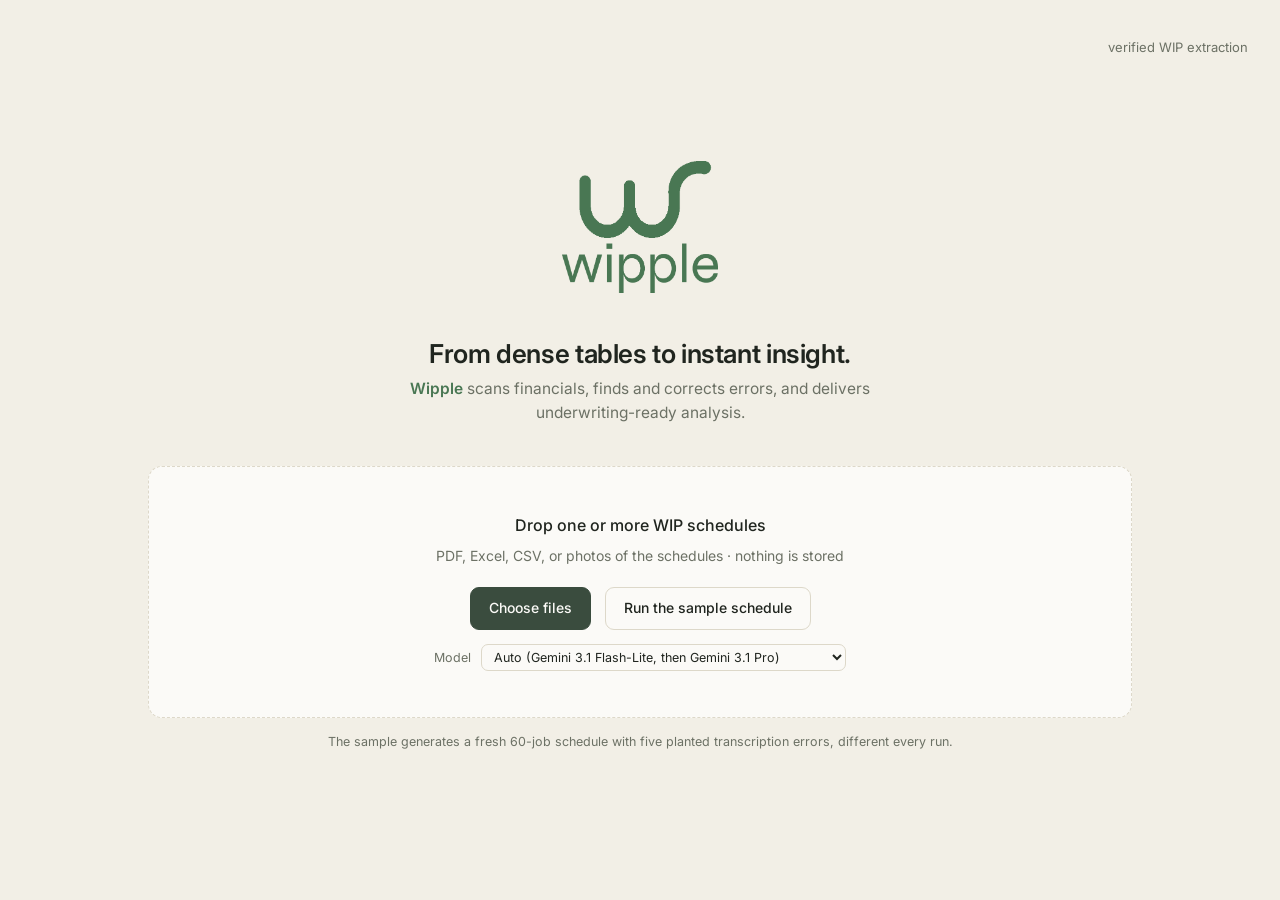
==== commit d8b4b3d2: "remove unused experimental and concordance code" ====
--- a/static/index.html
+++ b/static/index.html
@@ -6,663 +6,16 @@
 <title>wipple · verified WIP extraction</title>
 <link rel="preconnect" href="https://fonts.googleapis.com">
 <link href="https://fonts.googleapis.com/css2?family=Inter:wght@400;500;600&display=swap" rel="stylesheet">
-<style>
-:root{
-  --paper:#F2EFE6; --surface:#FBFAF7; --ink:#20251F; --muted:#6C7165;
-  --sage:#5C7160; --sage-deep:#3A4C3E; --brick:#A3402F; --amber:#92671E;
-  --line:#DDD8C9; --line-soft:#E8E4D7;
-  --brand:#497753;   /* sampled from the logo mark itself */
-}
-*{box-sizing:border-box;margin:0}
-html{scroll-behavior:smooth}
-@media (prefers-reduced-motion: reduce){html{scroll-behavior:auto}
-  *,*::before,*::after{animation:none!important;transition:none!important}}
-body{background:var(--paper);color:var(--ink);
-  font:400 15.5px/1.6 Inter,system-ui,sans-serif;
-  -webkit-font-smoothing:antialiased}
-.wrap{max-width:1040px;margin:0 auto;padding:0 28px}
-.num{font-variant-numeric:tabular-nums}
-button{font:inherit;cursor:pointer}
-input[type=checkbox]{accent-color:var(--sage-deep);width:15px;height:15px;cursor:pointer}
-:focus-visible{outline:2px solid var(--sage-deep);outline-offset:2px}
-.hidden{display:none!important}
-
-header{padding:22px 32px;margin:0 calc(50% - 50vw);display:flex;align-items:baseline;justify-content:space-between}
-.mark{font:600 24px Inter,system-ui,sans-serif;color:var(--sage-deep);letter-spacing:-.01em}
-.mark span{color:var(--sage)}
-.tag{font-size:13px;color:var(--muted)}
-
-/* landing */
-#landing{padding:9vh 0 12vh;text-align:center}
-/* max-width keeps the measure readable, so the blocks need auto side margins
-   to sit centered rather than centering their text inside a left-hung box. */
-#landing h1,#landing .sub{margin-left:auto;margin-right:auto}
-/* The source lockup is 511x431, so anything up to 215px tall still renders
-   sharp on a 2x display. Past that it needs re-exporting, not stretching. */
-/* Centered mark over a left-aligned value prop: `auto` side margins only,
-   so the headline and subhead keep their own left edge. */
-.hero-logo{display:block;height:132px;width:auto;margin:0 auto 44px}
-@media(max-width:620px){.hero-logo{height:100px;margin-bottom:20px}}
-h1{font:600 26px/1.3 Inter,system-ui,sans-serif;letter-spacing:-.015em;max-width:30ch}
-h1 em{font-style:normal;color:var(--sage-deep)}
-.sub{margin:18px 0 40px;color:var(--muted);max-width:52ch}
-/* The brand name lifts out of the muted subhead in the logo's own green
-   rather than the darker --sage-deep used for in-copy emphasis. */
-.sub em{font-style:normal;font-weight:600;color:var(--brand)}
-/* The headline belongs to the sentence under it, not to the logo above it.
-   Scoped to the landing: .sub is also a subtitle in the print report. */
-#landing .sub{margin-top:6px}
-.drop{border:1.5px dashed var(--line);border-radius:14px;background:var(--surface);
-  padding:46px 32px;text-align:center;transition:border-color .15s}
-.drop.on{border-color:var(--sage)}
-.drop p{color:var(--muted);font-size:14px}
-.drop strong{display:block;font-weight:500;color:var(--ink);font-size:16px;margin-bottom:6px}
-.actions{display:flex;gap:14px;justify-content:center;margin-top:20px;flex-wrap:wrap}
-.btn{border:1px solid var(--line);background:var(--surface);border-radius:9px;
-  padding:9px 18px;font-weight:500;font-size:14px;color:var(--ink)}
-.btn:hover{border-color:var(--sage)}
-.btn.primary{background:var(--sage-deep);border-color:var(--sage-deep);color:#FBFAF7}
-.btn.primary:hover{background:#2E3D31}
-.quiet{font-size:12.5px;color:var(--muted);text-align:center;margin-top:14px}
-.batch-intro{display:flex;align-items:end;justify-content:space-between;gap:20px;margin-bottom:24px}
-.batch-intro h2{font:600 32px/1.2 Inter,system-ui,sans-serif;letter-spacing:-.015em}
-.batch-intro p{color:var(--muted);font-size:14px;max-width:52ch;margin-top:6px}
-.batch-intro-actions{display:flex;align-items:center;justify-content:flex-end;gap:10px;flex-wrap:wrap}
-.quiet-btn{background:transparent;border-color:var(--line-soft);color:var(--muted)}
-.quiet-btn:hover{border-color:var(--line);color:var(--ink)}
-.batch-intro .next-arrow{font-size:18px;line-height:0;margin-left:6px}
-.batch-grid{display:grid;grid-template-columns:repeat(auto-fit,minmax(260px,1fr));gap:12px}
-.batch-card{background:var(--surface);border:1px solid var(--line-soft);border-radius:12px;padding:15px 18px 16px;display:flex;flex-direction:column;gap:10px;min-width:0}
-.batch-card.failed{border-color:#DFC3BA;background:#FAF3F0}
-.batch-card.needs-review{border-color:#D9C28F}
-.batch-top{display:flex;align-items:start;justify-content:space-between;gap:12px}
-.batch-name{font-weight:600;overflow:hidden;text-overflow:ellipsis;white-space:nowrap;min-width:0}
-.batch-state{font-size:10.5px;font-weight:600;letter-spacing:.05em;text-transform:uppercase;border-radius:999px;padding:2px 8px;white-space:nowrap;background:#E4E9E1;color:var(--sage-deep)}
-.batch-card.failed .batch-state{background:#F2DDD6;color:var(--brick)}
-.batch-meta{font-size:12.5px;color:var(--muted);min-height:40px}
-.batch-card .btn{align-self:flex-start}
-.batch-validation{display:flex;align-items:center;gap:9px;border-radius:9px;padding:8px 11px;font-size:13px;font-weight:600}
-.batch-validation .btn{margin-left:auto;flex:none;font-size:12.5px;padding:5px 12px;white-space:nowrap}
-.batch-top .btn{flex:none;white-space:nowrap}
-.batch-validation .validation-icon{display:grid;place-items:center;width:23px;height:23px;border-radius:999px;flex:none;font-size:13px}
-.batch-validation-copy{display:flex;flex-direction:column;gap:2px;line-height:1.35}
-.batch-validation-note{font-size:11px;font-weight:500;color:var(--amber)}
-.batch-validation.ok{background:#E7EDE4;color:var(--sage-deep)}
-.batch-validation.ok .validation-icon{background:var(--sage-deep);color:white}
-.batch-validation.corrected{background:#E7EDE4;color:var(--sage-deep)}
-.batch-validation.corrected .validation-icon{background:var(--sage-deep);color:white}
-.batch-validation.review{background:#F4DFD8;color:var(--brick)}
-.batch-validation.review .validation-icon{background:var(--brick);color:white}
-.batch-actions{display:flex;gap:8px;flex-wrap:wrap;margin-top:auto}
-.batch-actions .btn{align-self:auto}
-.batch-period{margin:0 0 28px}
-.batch-period-head{display:flex;align-items:baseline;gap:10px;margin:0 0 10px}
-.batch-period-head h3{font:600 19px Inter,system-ui,sans-serif;letter-spacing:-.015em}
-.batch-period-head span{font-size:12px;color:var(--muted)}
-#batch{padding:30px 0 105px}
-.batch-fields{display:grid;grid-template-columns:1fr 1fr;gap:9px}
-.batch-field label{display:block;font-size:10.5px;letter-spacing:.06em;text-transform:uppercase;color:var(--muted);margin-bottom:3px}
-.batch-field input,.batch-field select,.period-select{width:100%;font:inherit;font-size:13px;color:var(--ink);background:var(--surface);border:1px solid var(--line);border-radius:7px;padding:7px 8px}
-.batch-field.missing input,.batch-field.missing select{border-color:var(--brick);background:#FFF9F6}
-.batch-needed{font-size:11.5px;color:var(--brick);margin-top:4px}
-.btn:disabled{cursor:not-allowed;opacity:.45}
-.flow-page{padding:30px 0 75px}
-.flow-head{display:flex;align-items:end;justify-content:space-between;gap:18px;margin-bottom:22px}
-.flow-head h2{font:600 32px/1.2 Inter,system-ui,sans-serif;letter-spacing:-.015em}
-.flow-head p{font-size:13.5px;color:var(--muted);max-width:58ch;margin-top:5px}
-.match-summary{display:flex;gap:8px;flex-wrap:wrap}
-.match-summary span{font-size:11.5px;border:1px solid var(--line);border-radius:999px;padding:3px 10px;background:var(--surface)}
-.match-work{display:grid;grid-template-columns:minmax(260px,.8fr) minmax(360px,1.2fr);gap:14px;margin-bottom:18px}
-.match-workspace{background:#E9E5D9;border:1px solid var(--line);border-radius:14px;padding:10px;margin-bottom:18px}
-.match-workspace-head{display:flex;align-items:center;justify-content:center;gap:9px;padding:5px 8px 12px;font-size:12px;font-weight:600;color:var(--sage-deep);letter-spacing:.02em}
-.match-workspace-head .arrow{font-size:16px}
-.match-workspace .match-work{margin-bottom:0}
-.match-panel{background:var(--surface);border:1px solid var(--line-soft);border-radius:12px;padding:18px;min-width:0}
-.match-panel h3{font:500 15px Inter;margin-bottom:12px}
-.match-current{background:var(--paper);border:1px solid var(--line-soft);border-radius:9px;padding:14px}
-.match-id{font-size:11.5px;color:var(--sage-deep);font-weight:600}
-.match-name{font:600 18px/1.3 Inter,system-ui,sans-serif;margin-top:2px;overflow:hidden;text-overflow:ellipsis;white-space:nowrap}
-.match-source{font-size:12px;color:var(--muted);margin-top:5px}
-.match-facts{display:grid;grid-template-columns:1fr 1fr;gap:6px 12px;margin-top:13px;font-size:12px}
-.match-facts span{display:flex;justify-content:space-between;gap:8px;border-top:1px solid var(--line-soft);padding-top:5px}
-.candidate{border-top:1px solid var(--line-soft);padding:11px 0}
-.candidate:first-of-type{border-top:0}
-.candidate-main{display:grid;grid-template-columns:minmax(190px,.8fr) minmax(330px,1.4fr) auto;gap:16px;align-items:center}
-.candidate strong{display:block;font-size:13.5px;overflow:hidden;text-overflow:ellipsis;white-space:nowrap}
-.candidate small{display:block;color:var(--muted);font-size:11.5px;margin-top:2px}
-.candidate .match-facts{background:var(--paper);border-radius:7px;padding:8px 10px;margin:0}
-.unmatched-list{display:flex;flex-direction:column;gap:12px;margin-bottom:18px}
-.unmatched-card{background:var(--surface);border:1px solid var(--line-soft);border-radius:12px;padding:16px 18px}
-.unmatched-head{display:grid;grid-template-columns:minmax(210px,1fr) minmax(320px,1.4fr) auto;gap:18px;align-items:center}
-.unmatched-identity{min-width:0}
-.unmatched-identity strong{display:block;font:600 17px/1.3 Inter,system-ui,sans-serif;overflow:hidden;text-overflow:ellipsis;white-space:nowrap}
-.unmatched-identity small{display:block;color:var(--muted);font-size:11.5px;margin-top:3px}
-.unmatched-head .match-facts{margin:0}
-.unmatched-options{margin-top:12px}
-.unmatched-options>summary{display:flex;align-items:center;gap:10px;cursor:pointer;color:var(--sage-deep);font-size:13px;font-weight:600;list-style:none;border:1px solid var(--line);border-radius:9px;background:var(--paper);padding:10px 12px}
-.unmatched-options>summary:hover{background:#ECE9E0;border-color:var(--sage)}
-.unmatched-options>summary::-webkit-details-marker{display:none}
-.unmatched-options>summary::before{content:"›";display:grid;place-items:center;width:22px;height:22px;border-radius:999px;background:var(--sage-deep);color:white;font-size:22px;line-height:1;transform-origin:center;transition:transform .15s}
-.unmatched-options[open]>summary::before{transform:rotate(90deg)}
-.unmatched-options .expand-hint{margin-left:auto;color:var(--muted);font-size:11px;font-weight:400}
-.reviewed-list{margin:18px 0}
-.reviewed-list>h3{font:500 15px Inter;margin-bottom:8px}
-.reviewed-decision{opacity:.68;padding:0 18px}
-.reviewed-decision[open]{opacity:1}
-.reviewed-decision.focused{animation:decisionfocus 1.5s ease-out}
-@keyframes decisionfocus{0%{box-shadow:0 0 0 4px rgba(92,113,96,.28)}100%{box-shadow:0 0 0 0 transparent}}
-.reviewed-decision>summary{display:grid;grid-template-columns:minmax(220px,1fr) minmax(220px,1fr) auto;gap:16px;align-items:center;padding:13px 0;cursor:pointer;list-style:none}
-.reviewed-decision>summary::-webkit-details-marker{display:none}
-.reviewed-decision .decision-state{font-size:12px;color:var(--sage-deep)}
-.reviewed-body{border-top:1px solid var(--line-soft);padding:12px 0 14px}
-.reviewed-comparison{display:grid;grid-template-columns:1fr 1fr;gap:14px}
-.decision-dimmed{position:relative;min-height:74px}
-.decision-dimmed>:not(.decision-overlay){opacity:.24;filter:blur(1px);pointer-events:none}
-.decision-overlay{position:absolute;inset:0;z-index:3;display:flex;align-items:center;justify-content:center;gap:12px;border-radius:inherit;background:rgba(251,250,247,.78);backdrop-filter:blur(2px)}
-.decision-overlay strong{font-size:13px;color:var(--sage-deep)}
-.matched-list{background:var(--surface);border:1px solid var(--line-soft);border-radius:12px;padding:16px 18px}
-.matched-list h3{font:500 15px Inter;margin-bottom:8px}
-.match-row{display:grid;grid-template-columns:minmax(180px,1fr) 1.5fr auto;gap:14px;align-items:center;border-top:1px solid var(--line-soft);padding:9px 0;font-size:12.5px}
-.match-row:first-of-type{border-top:0}
-.match-row .periods{color:var(--muted)}
-.linked-group{border-top:1px solid var(--line-soft)}
-.linked-group:first-of-type{border-top:0}
-.linked-group>summary{display:grid;grid-template-columns:minmax(180px,1fr) 1.5fr auto;gap:14px;align-items:center;padding:10px 0;cursor:pointer;list-style:none}
-.linked-group>summary::-webkit-details-marker{display:none}
-.linked-group>summary strong::before{content:"▸ ";font-size:10px;color:var(--sage-deep)}
-.linked-group[open]>summary strong::before{content:"▾ "}
-.linked-observations{background:var(--paper);border-radius:8px;padding:8px 12px;margin:0 0 10px}
-.linked-observation{display:grid;grid-template-columns:minmax(180px,1fr) minmax(320px,1.4fr);gap:16px;border-top:1px solid var(--line-soft);padding:9px 0}
-.linked-observation:first-child{border-top:0}
-.linked-observation .match-source{margin:0}
-.table-card{background:var(--surface);border:1px solid var(--line-soft);border-radius:12px;padding:16px 18px;overflow:hidden}
-.table-card-head{display:flex;align-items:center;justify-content:space-between;gap:12px;margin-bottom:4px}
-.table-card-head h3{font:500 15px Inter}
-.table-card-head p{font-size:11px;color:var(--muted)}
-.table-card .tablewrap{overflow:auto;max-height:62vh}
-.status-pill{font-size:10px;border-radius:999px;padding:2px 7px;background:#E4E9E1;color:var(--sage-deep);text-transform:uppercase;letter-spacing:.04em}
-.status-pill.completed{background:#E7E5DE;color:var(--muted)}
-.conflict-pill{color:var(--brick);font-size:11px}
-
-/* sparse schedule column mapping */
-#mapping{padding:24px 0 72px}
-.mapping-wide{width:min(1420px,calc(100vw - 40px));margin-left:50%;transform:translateX(-50%)}
-.mapping-head{display:flex;align-items:end;justify-content:space-between;gap:18px;margin-bottom:16px}
-.mapping-head h2{font:600 28px/1.2 Inter,system-ui,sans-serif;letter-spacing:-.015em}
-.mapping-head p{font-size:13px;color:var(--muted);margin-top:5px}
-.mapping-layout{display:grid;grid-template-columns:minmax(0,1fr) 286px;gap:14px;align-items:start}
-.mapping-table-card{background:var(--surface);border:1px solid var(--line-soft);border-radius:13px;overflow:hidden;min-width:0}
-.mapping-table-note{display:flex;align-items:center;justify-content:space-between;gap:12px;padding:10px 14px;border-bottom:1px solid var(--line-soft);font-size:11.5px;color:var(--muted)}
-.mapping-table-note span:first-child{color:var(--sage-deep);font-weight:600}
-.mapping-scroll{overflow:auto;max-height:calc(100vh - 205px)}
-.mapping-grid{border-collapse:separate;border-spacing:0;width:max-content;min-width:100%;font-size:12px}
-.mapping-grid th,.mapping-grid td{min-width:152px;max-width:190px;padding:7px 9px;border-right:1px solid var(--line-soft);border-bottom:1px solid var(--line-soft);background:var(--surface);text-align:right}
-.mapping-grid th{position:sticky;top:0;z-index:3;padding:9px;background:#F7F5EF;vertical-align:top}
-.mapping-grid th:first-child,.mapping-grid td:first-child{position:sticky;left:0;z-index:2;min-width:190px;max-width:240px;text-align:left;background:var(--surface)}
-.mapping-grid th:first-child{z-index:4;background:#F7F5EF}
-.mapping-grid tr:last-child td{border-bottom:0}
-.mapping-grid th:last-child,.mapping-grid td:last-child{border-right:0}
-.mapping-doc-head{display:block;min-height:30px;margin-bottom:7px;color:var(--ink);font-size:11px;font-weight:600;line-height:1.3;white-space:normal;overflow-wrap:anywhere}
-.mapping-select{display:block;width:100%;min-height:31px;border:1px solid var(--line);border-radius:7px;background:var(--surface);color:var(--ink);font:500 11px Inter,system-ui,sans-serif;padding:5px 24px 5px 7px;cursor:pointer}
-.mapping-select.suggested{background:#E7EDE4;border-color:#C5D2C1;color:var(--sage-deep)}
-.mapping-select.user{background:#EEF1EA;border-color:var(--sage-deep)}
-.mapping-select.inferred{background:#E8F1F5;border-color:#B9CFD8;color:#315E70}
-.mapping-select.unmapped{color:var(--muted);font-weight:400;background:var(--surface)}
-.mapping-validation-note{display:block;min-height:13px;margin-top:4px;color:#477184;font-size:9.5px;font-weight:500;line-height:1.25;text-align:left}
-.mapping-reference{display:block;min-height:31px;padding:6px 0;color:var(--muted);font-size:10.5px;font-weight:400}
-.mapping-rail{position:sticky;top:14px;background:var(--surface);border:1px solid var(--line-soft);border-radius:13px;padding:16px;box-shadow:0 8px 28px rgba(32,37,31,.06)}
-.mapping-score{display:flex;align-items:baseline;justify-content:space-between;gap:10px}
-.mapping-score strong{font:600 25px/1 Inter,system-ui,sans-serif;color:var(--sage-deep)}
-.mapping-score span{font-size:10.5px;letter-spacing:.07em;text-transform:uppercase;color:var(--muted)}
-.mapping-meter{display:grid;grid-template-columns:repeat(3,1fr);gap:5px;margin:11px 0 13px}
-.mapping-meter span{height:5px;border-radius:999px;background:var(--line)}
-.mapping-meter span.on{background:var(--sage)}
-.mapping-rail h3{font:600 16px/1.3 Inter,system-ui,sans-serif;letter-spacing:-.01em}
-.mapping-rail-copy{font-size:12px;color:var(--muted);margin-top:5px;line-height:1.5}
-.mapping-groups{margin:14px 0 15px;border-top:1px solid var(--line-soft)}
-.mapping-group{display:grid;grid-template-columns:20px minmax(0,1fr);gap:8px;padding:9px 0;border-bottom:1px solid var(--line-soft)}
-.mapping-group-mark{display:grid;place-items:center;width:18px;height:18px;margin-top:1px;border-radius:999px;background:var(--paper);color:var(--muted);font-size:10px;font-weight:700}
-.mapping-group.done .mapping-group-mark{background:var(--sage-deep);color:white}
-.mapping-group strong{display:block;font-size:11.5px;font-weight:600}
-.mapping-group small{display:block;color:var(--muted);font-size:10.5px;line-height:1.35;margin-top:1px}
-.mapping-conflict{min-height:18px;color:var(--brick);font-size:10.5px;line-height:1.35;margin:0 0 8px}
-.mapping-rail .btn{width:100%}
-.mapping-derived{font-size:10.5px;color:var(--sage-deep);text-align:center;margin:8px 0 0}
-@media(max-width:900px){
-  .mapping-wide{width:min(100%,calc(100vw - 28px))}
-  .mapping-layout{grid-template-columns:1fr}
-  .mapping-rail{position:static;grid-row:1;padding:13px 15px}
-  .mapping-groups{display:grid;grid-template-columns:repeat(3,1fr);gap:8px;border:0;margin:11px 0}
-  .mapping-group{border:1px solid var(--line-soft);border-radius:8px;padding:8px}
-  .mapping-scroll{max-height:60vh}
-}
-@media(max-width:620px){
-  .mapping-head{align-items:start;flex-direction:column}
-  .mapping-groups{grid-template-columns:1fr}
-  .mapping-table-note span:last-child{display:none}
-}
-
-.trend-cards{display:grid;grid-template-columns:repeat(3,1fr);gap:12px;margin-bottom:14px}
-.trend-card{background:var(--surface);border:1px solid var(--line-soft);border-radius:11px;padding:16px}
-.trend-card .lab{font-size:11px;letter-spacing:.07em;text-transform:uppercase;color:var(--muted)}
-.trend-card .val{font:500 24px Inter;margin-top:5px}
-.trend-card.emphasis{background:#F8ECE7;border-color:#E4B8A8}
-.trend-card.emphasis .lab,.trend-card.emphasis .val{color:var(--brick)}
-.trend-card.borrow{background:#F6F0E2;border-color:#D9C28F}
-.trend-card.borrow .lab,.trend-card.borrow .val{color:var(--amber)}
-.trend-card.anomaly{background:#F6F0E2;border-color:#D9C28F}
-.trend-card.anomaly .lab,.trend-card.anomaly .val{color:var(--amber)}
-.anomaly-badge,.cost-badge{display:inline-block;border-radius:999px;padding:1px 6px;font-size:9px;font-weight:600;letter-spacing:.03em;text-transform:uppercase;vertical-align:1px}
-.anomaly-badge{background:#F2E7CF;color:var(--amber)}
-.cost-badge{background:#E4E9E1;color:var(--sage-deep)}
-.time-series-section tr.anomaly-row td{background:#FFFCF5}
-.time-series-section{border-top:1px solid var(--line-soft);margin-top:18px;padding-top:18px}
-.time-series-section h4{font:500 16px Inter;margin-bottom:12px}
-.time-series-section h4 small{display:block;color:var(--muted);font-size:11.5px;font-weight:400;margin-top:3px}
-.time-series-section .tablewrap{max-height:420px;overflow:auto}
-.time-series-section .trend-cards{grid-template-columns:repeat(2,minmax(0,1fr))}
-.fade-badge{display:inline-block;margin-left:6px;border-radius:999px;padding:1px 6px;background:#F2DDD6;color:var(--brick);font-size:9px;font-weight:600;letter-spacing:.03em;text-transform:uppercase;vertical-align:1px}
-.analysis-switcher{display:flex;align-items:center;gap:8px;overflow-x:auto;padding:10px 12px;margin:0 0 14px;background:#E9E5D9;border:1px solid var(--line);border-radius:11px}
-.analysis-switcher>span{font-size:10.5px;font-weight:600;letter-spacing:.07em;text-transform:uppercase;color:var(--muted);white-space:nowrap;margin-right:3px}
-.analysis-switcher .btn{background:var(--surface);white-space:nowrap}
-.analysis-switcher .btn.on{background:var(--sage-deep);border-color:var(--sage-deep);color:white}
-.analysis-topline{display:flex;align-items:center;justify-content:space-between;gap:12px;margin-bottom:14px}
-.analysis-topline .analysis-switcher{flex:1;margin:0}
-.dedupe-key{font-size:11px;color:var(--muted);margin:10px 2px 0}
-.dedupe-mark{font-size:8px;color:var(--sage-deep);vertical-align:top;margin-left:1px}
-.consolidated-table.scroll-table{table-layout:auto;min-width:1900px;font-size:11.5px;white-space:nowrap}
-.consolidated-table.scroll-table th,.consolidated-table.scroll-table td{padding:6px 8px}
-.consolidated-table.compact-table{table-layout:fixed;font-size:10.25px;white-space:normal}
-.consolidated-table.compact-table th{padding:5px 2px;font-size:9px;line-height:1.08;white-space:normal;overflow-wrap:normal}
-.consolidated-table.compact-table td{padding:4px 2px;white-space:nowrap;overflow:hidden;text-overflow:ellipsis}
-.consolidated-table.compact-table th:nth-child(1),.consolidated-table.compact-table td:nth-child(1){width:5%;text-align:left}
-.consolidated-table.compact-table th:nth-child(2),.consolidated-table.compact-table td:nth-child(2){width:11%;text-align:left}
-.consolidated-table.compact-table th:nth-child(n+3),.consolidated-table.compact-table td:nth-child(n+3){width:5.25%}
-.consolidated-table .history-col{border-right:6px solid var(--paper);background:#EEF0EA;text-align:left;min-width:96px}
-.consolidated-table .history-col strong{font-size:8.5px}
-.consolidated-table .history-col small{display:block;color:var(--muted);font-size:7.5px;line-height:1.1;margin-top:1px;white-space:normal}
-.consolidated-table .group-row td{background:var(--paper);color:var(--sage-deep);font-weight:600;font-size:9px;letter-spacing:.06em;text-transform:uppercase;text-align:left;border-top:2px solid var(--line);padding:5px 7px}
-.consolidated-table .section-total td{font-weight:600;background:#F7F5EF;border-top:1px solid var(--line)}
-.consolidated-table tfoot td{font-size:8.5px}
-.validated-modal .wm-body{padding:0 18px 18px}
-.validated-modal .tablewrap{max-height:none;overflow:visible}
-.validated-modal .consolidated-table{min-width:0;font-size:10.25px}
-@media(max-width:760px){
-  .batch-intro,.flow-head{align-items:start;flex-direction:column}
-  .batch-grid,.match-work,.trend-cards{grid-template-columns:1fr}
-  .candidate-main,.time-series-section .trend-cards{grid-template-columns:1fr}
-  .candidate-main .btn{justify-self:start}
-  .unmatched-head,.linked-observation{grid-template-columns:1fr}
-  .reviewed-decision>summary,.reviewed-comparison{grid-template-columns:1fr}
-  .unmatched-head .btn{justify-self:start}
-  .match-row{grid-template-columns:1fr auto}.match-row .periods{grid-column:1/-1;grid-row:2}
-  .linked-group>summary{grid-template-columns:1fr auto}.linked-group>summary .periods{grid-column:1/-1;grid-row:2}
-  .analysis-topline{align-items:stretch;flex-direction:column}
-  .analysis-topline>.analysis-actions{align-self:flex-end}
-}
-
-/* processing */
-#processing{padding:5vh 0 7vh}
-/* Box matches the lockup's 511x431 aspect so contain has nothing to letterbox.
-   No animation: the per-document progress lines carry the liveness now. */
-.loader-logo{position:relative;width:114px;height:96px;margin:0 auto 24px}
-.loader-logo img{position:absolute;inset:0;width:100%;height:100%;object-fit:contain}
-.loader-logo-fallback{display:none;text-align:center;line-height:96px;font-size:30px}
-.loader-logo.noimg img{display:none}
-.loader-logo.noimg .loader-logo-fallback{display:block}
-.batch-progress{max-width:560px;margin:0 auto 18px}
-.batch-progress-top{display:flex;align-items:baseline;justify-content:space-between;gap:18px;margin-bottom:8px}
-.batch-progress-top strong{font-size:14px;font-weight:600}
-.batch-progress-top span{font-size:12px;color:var(--muted);max-width:55%;overflow:hidden;text-overflow:ellipsis;white-space:nowrap}
-.batch-progress-track{height:7px;border-radius:999px;background:#E1DDD1;overflow:hidden}
-.batch-progress-track span{display:block;width:0;height:100%;border-radius:inherit;background:var(--sage-deep);transition:width .25s ease}
-/* Concurrent batch: one lane per document, each narrating its own stream. */
-.batch-lanes{max-width:560px;max-height:330px;overflow-y:auto;margin:0 auto;display:flex;flex-direction:column;gap:6px;text-align:left}
-.lane{display:grid;grid-template-columns:20px minmax(0,1fr) minmax(0,1.3fr);align-items:center;gap:10px;
-  padding:8px 11px;border:1px solid var(--line);border-radius:9px;background:var(--surface);font-size:12.5px}
-.lane.queued{opacity:.5}
-.lane-dot{display:grid;place-items:center;width:20px;height:20px;border-radius:999px;flex:none;
-  background:#E4E9E1;color:var(--sage-deep);font-size:11px;font-weight:700}
-.lane.failed .lane-dot{background:#F2DDD6;color:var(--brick)}
-.lane-name{font-weight:600;overflow:hidden;text-overflow:ellipsis;white-space:nowrap}
-.lane-msg{color:var(--muted);overflow:hidden;text-overflow:ellipsis;white-space:nowrap}
-@media(max-width:620px){.lane{grid-template-columns:20px minmax(0,1fr)}.lane-msg{grid-column:2}}
-.log{max-width:560px;max-height:330px;overflow:hidden;margin:0 auto}
-.log .ln{display:flex;gap:12px;padding:9px 0;border-bottom:1px solid var(--line-soft);
-  font-size:14.5px;color:var(--muted);animation:rise .35s ease both}
-.log .ln:last-child{color:var(--ink)}
-.log .dot{color:var(--sage);font-weight:600}
-@keyframes rise{from{opacity:0;transform:translateY(5px)}to{opacity:1;transform:none}}
-
-/* certificate */
-#certificate{padding:9vh 0 12vh}
-.cert{max-width:960px;margin:0 auto;background:var(--surface);
-  border:1px solid var(--line);border-radius:4px;padding:8px}
-.cert-inner{border:1px solid var(--line);padding:44px 40px;text-align:center}
-.cert .kicker{font-size:11.5px;letter-spacing:.14em;text-transform:uppercase;color:var(--muted)}
-.cert h2{font:600 30px/1.25 Inter,system-ui,sans-serif;letter-spacing:-.015em;margin:14px 0 10px}
-.cert h2.flag{color:var(--brick)}
-.cert .body{color:var(--muted);font-size:14.5px;max-width:46ch;margin:0 auto}
-.cert .caught{margin:22px auto 0;text-align:left;max-width:46ch;
-  border-top:1px solid var(--line-soft);padding-top:18px;font-size:14px}
-.cert .caught .row{margin-bottom:10px}
-.cert .caught b{font-weight:500}
-.cert .caught .num{color:var(--brick)}
-.cert .go{margin-top:30px}
-.chk{display:flex;gap:11px;text-align:left;padding:9px 0;border-top:1px solid var(--line-soft);font-size:13.5px}
-.checks-fold{margin-top:14px}
-.checks-fold>div{color:var(--ink)}
-.chk:first-of-type{border-top:none}
-.chk .ic{font-weight:600;flex:none;width:16px}
-.chk .cl{font-weight:500;margin:0}
-.chk .cn{color:var(--muted);font-size:12.5px;margin:2px 0 0}
-.exc{text-align:left;background:var(--paper);border:1px solid var(--line-soft);border-radius:8px;padding:11px 14px;margin-top:14px;font-size:13px}
-.exc .row{margin:6px 0}
-.exc b{font-weight:500}
-details.more{margin-top:22px;font-size:13px;color:var(--muted);text-align:left}
-details.more summary{cursor:pointer;text-align:center;list-style:none;color:var(--sage-deep)}
-details.more summary::-webkit-details-marker{display:none}
-details.more ul{margin:12px 0 0 18px}
-details.more li{margin:3px 0}
-
-/* dashboard */
-#dash{padding:30px 0 70px}
-.banner{background:#F4E9D8;border:1px solid #E2CFA9;color:var(--amber);
-  border-radius:10px;padding:12px 18px;font-size:14px;margin-bottom:22px}
-.kpis{display:grid;grid-template-columns:repeat(auto-fit,minmax(150px,1fr));gap:12px;margin-bottom:26px}
-.kpi{background:var(--surface);border:1px solid var(--line-soft);border-radius:11px;padding:15px 17px}
-.kpi .lab{font-size:11.5px;line-height:1.35;letter-spacing:.08em;text-transform:uppercase;color:var(--muted);display:block;min-height:32px}
-.kpi .val{font:500 23px/1.2 Inter;margin-top:5px}
-.kpi .val.neg{color:var(--brick)}
-.cols{display:flex;flex-direction:column;gap:14px;margin-bottom:18px}
-.card{background:var(--surface);border:1px solid var(--line-soft);border-radius:12px;padding:18px 20px}
-.card h3{font:500 16px Inter;display:flex;align-items:baseline;gap:8px}
-.card h3 small{font-weight:400;font-size:12.5px;color:var(--muted)}
-.item{border-top:1px solid var(--line-soft);padding:13px 0}
-.item:first-of-type{margin-top:12px}
-.item .head{display:flex;gap:10px;align-items:baseline}
-.sevr{font-size:11px;font-weight:600;letter-spacing:.05em;border-radius:6px;padding:2px 8px;flex:none}
-.sevr.high{background:#F2DDD6;color:var(--brick)}
-.sevr.med{background:#F2E7CF;color:var(--amber)}
-.sevr.low{background:#E4E9E1;color:var(--sage-deep)}
-.item .hl{font-weight:500;font-size:14.5px}
-.item .sub2{font-size:13px;color:var(--muted);margin-top:4px}
-.item .jobs{margin-top:8px;display:flex;flex-wrap:wrap;gap:6px}
-.chip{font-size:12px;border:1px solid var(--line);border-radius:7px;padding:3px 9px;color:var(--muted)}
-.sigtab{width:100%;border-collapse:collapse;font-size:12.5px;margin-top:9px}
-.sigtab th{font-weight:500;font-size:11px;color:var(--muted);text-align:right;padding:2px 0 5px 16px;border-bottom:1px solid var(--line-soft);white-space:nowrap}
-.sigtab th:first-child{text-align:left;padding-left:0}
-.sigtab td{padding:5px 0 5px 16px;border-bottom:1px solid var(--line-soft);text-align:right;font-variant-numeric:tabular-nums;white-space:nowrap}
-.sigtab td:first-child{text-align:left;padding-left:0;white-space:normal}
-.sigtab tbody tr:last-child td{border-bottom:0}
-.sigtab tbody tr[data-row]{cursor:pointer}
-.sigtab tbody tr[data-row]:hover td{background:var(--paper)}
-tr.sigrow-brick>td{background:rgba(163,64,47,.055)}
-tr.sigrow-amber>td{background:rgba(146,103,30,.055)}
-tr.sigrow-brick>td:first-child{background:#F3E7E3}
-tr.sigrow-amber>td:first-child{background:#F2ECDC}
-td.sigcell-brick{color:var(--brick);font-weight:600}
-td.sigcell-amber{color:var(--amber);font-weight:600}
-.sigicons{display:inline-flex;gap:3px;margin-right:8px;vertical-align:-1px}
-.sigicon{font-size:10px;line-height:1;padding:3px 4px;border-radius:5px;cursor:help}
-.sigicon.brick{color:var(--brick);background:#F2DDD6}
-.sigicon.amber{color:var(--amber);background:#F2E7CF}
-tr.selrow>td{box-shadow:inset 3px 0 0 var(--sage-deep);background:#EEF1EA}
-tr.selrow>td:first-child{background:#E4E9E1!important}
-.sigtab tbody tr[data-row],.time-series-section tbody tr[data-group],#bookshape circle[data-row]{cursor:pointer}
-.sigtab tbody tr[data-row]:hover td,.time-series-section tbody tr[data-group]:hover td{background:var(--paper)}
-.time-series-section .tablewrap{position:relative;border:1px solid var(--line-soft);border-radius:8px}
-.time-series-section .tablewrap table{margin-top:0}
-.time-series-section .tablewrap thead th{position:sticky;top:0;z-index:3;background:var(--surface);box-shadow:0 1px 0 var(--line)}
-.trajectory-card{margin-bottom:18px}
-.trajectory-head{display:flex;align-items:flex-start;justify-content:space-between;gap:16px;flex-wrap:wrap}
-.trajectory-head h3{display:block}
-.trajectory-head h3 small{display:block;margin-top:3px}
-.trajectory-controls{display:flex;gap:7px;align-items:center;flex-wrap:wrap}
-.trajectory-toggle{border:1px solid var(--line);background:var(--surface);color:var(--muted);border-radius:999px;padding:5px 10px;font:500 11.5px Inter;cursor:pointer}
-.trajectory-toggle:hover:not(:disabled){border-color:var(--sage)}
-.trajectory-toggle.on{color:var(--ink);border-color:var(--sage-deep);background:#EEF1EA}
-.trajectory-toggle[data-filter="trapped_cash"].on,.trajectory-toggle[data-filter="loss_jobs"].on,.trajectory-toggle[data-filter="profit_fade"].on{border-color:#C98274;background:#F8ECE7;color:var(--brick)}
-.trajectory-toggle[data-filter="job_borrow"].on{border-color:#D2B56E;background:#F6F0E2;color:var(--amber)}
-.trajectory-toggle:disabled{opacity:.38;cursor:not-allowed}
-.trajectory-toggle .count{display:inline-block;min-width:17px;margin-left:4px;padding:0 5px;border-radius:999px;background:rgba(32,37,31,.07);font-size:10px;text-align:center}
-.trajectory-meta{display:flex;align-items:center;justify-content:space-between;gap:12px;flex-wrap:wrap;margin:9px 0 2px}
-.trajectory-summary{font-size:11.5px;color:var(--muted)}
-.trajectory-show-toggle{border:0;background:transparent;color:var(--sage-deep);font:600 11.5px Inter;padding:2px 0;cursor:pointer;border-bottom:1px dotted var(--sage)}
-.trajectory-show-toggle:hover{color:var(--sage)}
-.trajectory-legend{display:flex;gap:6px;flex-wrap:wrap;margin:10px 0 0}
-.trajectory-legend-item{display:inline-flex;align-items:center;gap:6px;max-width:250px;border:1px solid var(--line-soft);border-radius:7px;background:var(--paper);color:var(--ink);padding:4px 8px;font:500 10.5px Inter;cursor:pointer}
-.trajectory-legend-item:hover,.trajectory-legend-item:focus-visible{border-color:var(--sage);background:#F5F3EC}
-.trajectory-legend-item.off{opacity:.45}
-.trajectory-legend-item.off .trajectory-legend-dot{background:transparent!important;box-shadow:inset 0 0 0 2px var(--muted)}
-.trajectory-legend-open{display:inline-grid;place-items:center;width:16px;height:16px;border-radius:5px;font-size:11px;line-height:1;color:var(--sage-deep);flex:none}
-.trajectory-legend-open:hover{background:#E4E9E1}
-.trajectory-legend-dot{width:8px;height:8px;border-radius:999px;flex:none}
-.trajectory-legend-label{overflow:hidden;text-overflow:ellipsis;white-space:nowrap}
-.trajectory-legend-item small{color:var(--muted);font-size:9.5px;white-space:nowrap}
-.ts-kpi-label{font-size:10.5px;letter-spacing:.11em;text-transform:uppercase;color:var(--muted);margin:-12px 0 8px;display:flex;align-items:center;gap:10px}
-.ts-kpi-label::after{content:"";flex:1;height:1px;background:var(--line-soft)}
-.kpi.tint-brick{background:#F8ECE7;border-color:#E4B8A8}
-.kpi.tint-brick .lab,.kpi.tint-brick .val{color:var(--brick)}
-.kpi.tint-amber{background:#F6F0E2;border-color:#D9C28F}
-.kpi.tint-amber .lab,.kpi.tint-amber .val{color:var(--amber)}
-.analysis-actions{display:flex;gap:10px;align-items:center;flex:none}
-.report-title{display:flex;justify-content:space-between;align-items:flex-end;gap:14px;margin:26px 0 18px}
-.report-title h2{font:600 27px/1.2 Inter,system-ui,sans-serif;letter-spacing:-.015em}
-.report-title p{font-size:12.5px;color:var(--muted);margin-top:3px}
-.report-title .btn{flex:none}
-.checks-fold summary::after{content:"\25BE";display:inline-block;margin-left:6px;transition:transform .15s}
-.checks-fold[open] summary::after{transform:rotate(180deg)}
-.ctab .cause-cell{text-align:right}
-.eub-note{font-size:12.5px;background:#F6F4EE;border:1px solid var(--line-soft);border-radius:9px;padding:10px 14px;margin:0 0 12px;line-height:1.55}
-.eub-note .jm-link{font-size:12.5px}
-.ts-flag{display:inline-block;width:9px;height:9px;border-radius:999px;cursor:help}
-.ts-flag.brick{background:var(--brick)}
-.ts-flag.sage{background:var(--sage-deep)}
-.ts-flag.amber{background:var(--amber)}
-.ts-flag.mut{background:#B9B4A5}
-.time-series-section th.ts-flag-col,.time-series-section td.ts-flag-cell{text-align:center;padding-left:8px;padding-right:0}
-.trajectory-note{font-size:11.5px;color:var(--muted);margin:7px 0 0}
-.trajectory-empty{display:grid;place-items:center;min-height:170px;color:var(--muted);font-size:13px;text-align:center;padding:20px;border:1px dashed var(--line-soft);border-radius:9px;margin-top:12px}
-.trajectory-series{cursor:pointer;transition:opacity .12s ease}
-.trajectory-series.is-dimmed{opacity:.14}
-.trajectory-hit{stroke:transparent;stroke-width:16;fill:none;pointer-events:stroke}
-.trajectory-line{fill:none;stroke-width:2.35;stroke-linecap:round;stroke-linejoin:round;pointer-events:none}
-.trajectory-series.is-focused .trajectory-line{stroke-width:3.6}
-.trajectory-point{stroke:var(--surface);stroke-width:1.6;pointer-events:auto}
-.trajectory-series.is-focused .trajectory-point{stroke-width:2.6}
-.trajectory-clip{font-size:10px;font-weight:600;pointer-events:none}
-.signal-more{font-size:11.5px;color:var(--muted);margin-top:7px}
-.receipt.wide{margin-left:calc(50% - min(50vw - 24px,720px));margin-right:calc(50% - min(50vw - 24px,720px));transition:margin .2s ease}
-.wipmodal{position:fixed;inset:0;background:rgba(32,37,31,.32);backdrop-filter:blur(7px);-webkit-backdrop-filter:blur(7px);z-index:60;display:flex;padding:2vh 1.5vw}
-.wm-panel{background:var(--surface);border-radius:14px;flex:1;display:flex;flex-direction:column;min-height:0;box-shadow:0 24px 70px rgba(32,37,31,.35)}
-.wm-head{display:flex;align-items:center;gap:16px;padding:13px 22px;border-bottom:1px solid var(--line-soft)}
-.wm-head h3{font:500 16px Inter;white-space:nowrap}
-.wm-head h3 small{font-weight:400;font-size:12.5px;color:var(--muted);margin-left:8px}
-.wm-legend{display:flex;gap:8px;flex-wrap:wrap;flex:1;justify-content:flex-end}
-.lg{font-size:11px;border-radius:6px;padding:2px 9px;font-weight:600;white-space:nowrap}
-.lg.brick{background:#F2DDD6;color:var(--brick)}
-.lg.amber{background:#F2E7CF;color:var(--amber)}
-.lg.sage{background:#E4E9E1;color:var(--sage-deep)}
-.wm-body{overflow:auto;padding:6px 22px 18px;min-height:0}
-.wm-body table{border-collapse:collapse;font-size:12.5px;min-width:100%}
-.wm-body th:first-child,.wm-body td:first-child{position:sticky;left:0;background:var(--surface)}
-
-/* job analysis modal (master-detail replacement for the schedule modal) */
-.job-modal .wm-panel{overflow:hidden}
-.jm-body{display:grid;grid-template-columns:252px minmax(0,1fr);flex:1;min-height:0}
-.jm-rail{border-right:1px solid var(--line-soft);background:var(--paper);display:flex;flex-direction:column;min-height:0}
-.jm-search{margin:12px 12px 8px}
-.jm-search input{width:100%;font:inherit;font-size:13px;background:var(--surface);border:1px solid var(--line);border-radius:8px;padding:7px 10px;color:var(--ink)}
-.jm-rows{overflow:auto;min-height:0;flex:1}
-.jm-row{display:flex;align-items:center;gap:8px;width:100%;text-align:left;background:none;border:0;border-left:3px solid transparent;padding:7px 12px 7px 9px;cursor:pointer;color:var(--ink)}
-.jm-row:hover{background:var(--surface)}
-.jm-row.on{background:var(--surface);border-left-color:var(--sage-deep)}
-.jm-row-text{min-width:0}
-.jm-dot{width:8px;height:8px;border-radius:999px;flex:none}
-.jm-dot.brick{background:var(--brick)}
-.jm-dot.amber{background:var(--amber)}
-.jm-dot.sage{background:var(--sage)}
-.jm-dot.done{background:#B9B4A5}
-.jm-row-name{font-size:12.5px;font-weight:500;white-space:nowrap;overflow:hidden;text-overflow:ellipsis}
-.jm-row-sub{font-size:10.5px;color:var(--muted);white-space:nowrap;overflow:hidden;text-overflow:ellipsis}
-.jm-rail-note{font-size:10.5px;color:var(--muted);padding:8px 12px 12px;border-top:1px solid var(--line-soft)}
-.jm-detail{overflow:auto;min-height:0;padding:16px 22px 20px}
-.jm-head{display:flex;justify-content:space-between;gap:14px;align-items:flex-start}
-.jm-title{font:600 21px/1.25 Inter,system-ui,sans-serif;letter-spacing:-.01em}
-.jm-sub{font-size:12px;color:var(--muted);margin-top:2px}
-.jm-chips{display:flex;flex-wrap:wrap;gap:6px;margin:10px 0 14px;align-items:center}
-.jm-chips:empty{margin:6px 0 10px}
-.jm-chips .fade-badge,.jm-chips .cost-badge,.jm-chips .anomaly-badge,.jm-chips .jm-stalled-chip{margin:0;padding:3px 9px;font-size:10px;line-height:1.25;vertical-align:baseline}
-.jm-facts{display:flex;flex-wrap:wrap;align-items:baseline;row-gap:6px;margin:4px 0 14px}
-.jm-fact{display:inline-flex;align-items:baseline;gap:8px;padding:0 18px;border-left:1px solid var(--line)}
-.jm-fact:first-child{padding-left:0;border-left:0}
-.jm-fact .lab{font-size:10px;letter-spacing:.06em;text-transform:uppercase;color:var(--muted);flex:none}
-.jm-fact .val{font:500 15.5px/1.3 Inter;white-space:nowrap}
-.jm-fact .val.neg{color:var(--brick)}
-.jm-fact .sub{font-size:11px;color:var(--muted);white-space:nowrap}
-.jm-fact .sub.neg{color:var(--brick)}
-.jm-charts{display:grid;grid-template-columns:1fr 1fr;gap:12px;margin-bottom:12px}
-.jm-zone{background:var(--paper);border:1px solid var(--line-soft);border-radius:11px;padding:11px 14px 8px}
-.jm-chart-head{display:flex;justify-content:space-between;align-items:center;gap:8px;min-height:22px;margin-bottom:4px}
-.jm-chart-head p{font:500 13px Inter;color:var(--ink)}
-.jm-overlay-toggle{display:flex;align-items:center;gap:5px;font-size:11px;color:var(--muted);cursor:pointer;white-space:nowrap}
-.jm-chart-empty{display:grid;place-items:center;height:100%;min-height:150px;border:1px dashed var(--line);border-radius:9px;color:var(--muted);font-size:12px;text-align:center;padding:12px}
-.jm-table-head{display:flex;justify-content:space-between;align-items:baseline;margin:0 0 2px}
-.jm-table-head p{font:500 13px Inter;color:var(--ink)}
-.jm-table-head p small{font-weight:400;font-size:11px;color:var(--muted);margin-left:6px}
-.jm-link{background:none;border:0;padding:0;font:inherit;font-size:12px;color:var(--sage-deep);font-weight:600;cursor:pointer}
-.jm-link:hover{text-decoration:underline}
-.jm-hist{width:100%;border-collapse:collapse;font-size:12px;margin-top:5px}
-.jm-hist th{font-weight:500;font-size:10.5px;color:var(--muted);text-align:right;padding:3px 0 5px 14px;border-bottom:1px solid var(--line-soft);white-space:nowrap}
-.jm-hist th:first-child{text-align:left;padding-left:0}
-.jm-hist td{padding:5px 0 5px 14px;border-bottom:1px solid var(--line-soft);text-align:right;font-variant-numeric:tabular-nums;white-space:nowrap}
-.jm-hist td:first-child{text-align:left;padding-left:0}
-.jm-hist tbody tr:last-child td{border-bottom:0}
-.jm-hist tr.now td{font-weight:600;background:#F7F5EF}
-.jm-hist td.neg{color:var(--brick)}
-.jm-stalled-chip{display:inline-block;border-radius:999px;padding:1px 6px;background:#E7E5DE;color:var(--muted);font-size:9px;font-weight:600;letter-spacing:.03em;text-transform:uppercase;vertical-align:1px}
-@media(max-width:860px){
-  .jm-body{grid-template-columns:1fr}
-  .jm-rail{display:none}
-  .jm-charts,.jm-kpis{grid-template-columns:1fr}
-}
-.source-review .wm-panel{overflow:hidden}
-.sr-body{display:grid;grid-template-columns:minmax(0,1fr) 350px;flex:1;min-height:0}
-.sr-viewer{background:#D8D6D0;min-width:0;min-height:0;position:relative}
-.sr-frame{display:block;width:100%;height:100%;border:0;background:white}
-.sr-image-wrap{width:100%;height:100%;overflow:auto;display:grid;place-items:center;padding:24px}
-.sr-image{display:block;max-width:100%;height:auto;box-shadow:0 8px 32px rgba(32,37,31,.2)}
-.sr-empty{height:100%;display:grid;place-items:center;text-align:center;color:var(--muted);padding:32px}
-.sr-side{border-left:1px solid var(--line-soft);background:var(--surface);display:flex;flex-direction:column;min-height:0}
-.sr-side-head{padding:18px 18px 13px;border-bottom:1px solid var(--line-soft)}
-.sr-side-head .eyebrow{font-size:10.5px;letter-spacing:.11em;text-transform:uppercase;color:var(--muted)}
-.sr-side-head h4{font:600 20px/1.2 Inter,system-ui,sans-serif;letter-spacing:-.015em;margin-top:4px}
-.sr-side-head p{font-size:12px;color:var(--muted);margin-top:5px}
-.sr-edits{overflow:auto;padding:9px}
-.sr-edit{display:block;width:100%;border:1px solid transparent;border-radius:9px;background:transparent;color:var(--ink);padding:11px 10px;text-align:left;margin-bottom:4px;cursor:pointer}
-.sr-edit:hover{background:var(--paper)}
-.sr-edit.active{background:var(--paper);border-color:var(--line)}
-.sr-edit-top{display:flex;align-items:start;justify-content:space-between;gap:8px}
-.sr-edit-job{font-size:13px;font-weight:600;line-height:1.35}
-.sr-page{font-size:10.5px;color:var(--sage-deep);white-space:nowrap;border:1px solid var(--line);border-radius:999px;padding:1px 7px}
-.sr-edit-col{font-size:11.5px;color:var(--muted);margin-top:2px}
-.sr-values{display:grid;grid-template-columns:1fr auto 1fr;align-items:center;gap:7px;margin-top:8px;font-size:12px;font-variant-numeric:tabular-nums}
-.sr-values .from{color:var(--brick);text-decoration:line-through;text-decoration-thickness:1px}
-.sr-values .to{text-align:right;font-weight:600}
-.sr-apply{display:flex;align-items:center;justify-content:space-between;gap:10px;margin-top:9px;padding-top:8px;border-top:1px solid var(--line-soft);font-size:11.5px;color:var(--muted)}
-.sr-apply label{display:inline-flex;align-items:center;gap:7px;cursor:pointer;color:var(--ink)}
-@media(max-width:820px){
-  .source-review{padding:0}
-  .source-review .wm-panel{border-radius:0}
-  .sr-body{grid-template-columns:1fr;grid-template-rows:minmax(48vh,58vh) minmax(0,1fr)}
-  .sr-side{border-left:0;border-top:1px solid var(--line-soft)}
-}
-@media print{.wipmodal{display:none}}
-.why{font-size:12.5px;margin-top:8px}
-.why summary{cursor:pointer;color:var(--sage-deep);list-style:none;display:inline-block;border-bottom:1px dotted var(--sage)}
-.why summary::before{content:"\25B8  ";font-size:10px}
-.why[open] summary::before{content:"\25BE  "}
-.why summary:hover{color:var(--sage)}
-.why summary::-webkit-details-marker{display:none}
-.why p{color:var(--muted);margin-top:6px}
-.empty{color:var(--muted);font-size:14px;padding:18px 0 6px}
-.finding .hl .num{color:var(--brick)}
-
-.cgroup{background:var(--paper);border:1px solid var(--line-soft);border-radius:8px;padding:12px 16px;margin-top:10px}
-.ctab th:last-child,.ctab td:last-child{padding-right:6px}
-.cgroup .gl{font-size:11px;letter-spacing:.06em;text-transform:uppercase;color:var(--muted);margin:0 0 6px}
-.ctab{width:100%;border-collapse:collapse;font-size:13px}
-.ctab .mny,.ctab th{white-space:nowrap}
-.evrow td{background:transparent;padding:2px 4px 12px}
-.evgrid{display:grid;grid-template-columns:1fr 1fr;gap:8px;margin:4px 0 8px}
-.evtitle{font-size:11px;font-weight:600;letter-spacing:.04em;text-transform:uppercase;color:var(--muted);margin:3px 4px 7px;text-align:left}
-.evgrid .eq{display:block;background:var(--surface);border:1px solid var(--line-soft);border-radius:7px;padding:8px 13px 9px;font-size:12.5px;text-align:left}
-.evgrid .eq:last-child:nth-child(odd){grid-column:1/-1}
-.evgrid .eqname{display:block;color:var(--muted);font-size:10.5px;line-height:1.3;margin-bottom:3px}
-.evgrid .eqline{display:flex;justify-content:space-between;gap:12px;align-items:baseline}
-.evgrid .fr{font-variant-numeric:tabular-nums;white-space:nowrap;font-weight:500}
-.evnote{font-size:12px;color:var(--muted);margin:0;padding:0 4px;text-align:left}
-.evtoggle{cursor:pointer;border:1px solid var(--line);background:var(--surface);color:var(--sage-deep);font-size:12px;width:20px;height:20px;border-radius:6px;margin-right:8px;line-height:1;vertical-align:middle}
-.ctab th{font-weight:500;font-size:11px;color:var(--muted);text-align:left;padding:4px 14px 6px 0;border-bottom:1px solid var(--line)}
-.ctab td{padding:8px 14px 8px 0;border-bottom:1px solid var(--line-soft);vertical-align:top}
-.ctab tr:last-child td{border-bottom:none}
-.ctab .mny{text-align:right;font-variant-numeric:tabular-nums}
-.ctab .bad{color:var(--brick)}
-.ctab small{color:var(--muted);font-size:10.5px;display:block}
-.corr-job-cell{max-width:220px}
-.corr-job-line{display:flex;align-items:center;min-width:0}
-.corr-job-name{display:block;min-width:0;overflow:hidden;text-overflow:ellipsis;white-space:nowrap}
-.corr-job-cell.has-toggle small{margin-left:28px}
-.validation-corrections{border-top:1px solid var(--line-soft);margin-top:18px;padding-top:16px}
-.validation-corrections h3{font:500 16px Inter;text-align:left;margin-bottom:8px}
-.header-compare{margin:28px 0 0;text-align:left}
-.header-compare h3{font:500 16px Inter,sans-serif;margin:0 0 4px}
-.header-compare .header-note{font-size:12.5px;color:var(--muted);margin:0 0 10px}
-.header-compare-scroll{overflow-x:auto;border:1px solid var(--line-soft);border-radius:8px;background:var(--paper)}
-.header-compare-table{border-collapse:collapse;width:max-content;min-width:100%;font-size:12px}
-.header-compare-table th,.header-compare-table td{padding:9px 11px;border-right:1px solid var(--line-soft);border-bottom:1px solid var(--line-soft);vertical-align:top;min-width:155px;max-width:220px;white-space:normal;line-height:1.35}
-.header-compare-table tr:last-child th,.header-compare-table tr:last-child td{border-bottom:none}
-.header-compare-table th:last-child,.header-compare-table td:last-child{border-right:none}
-.header-compare-table th[scope=row]{position:sticky;left:0;z-index:1;min-width:86px;max-width:86px;background:var(--surface);font-weight:600;color:var(--sage-deep);white-space:nowrap}
-.header-compare-table td{background:var(--paper);overflow-wrap:break-word;word-break:normal}
-.header-compare-table td.header-known{background:#E7EDE4;color:var(--sage-deep)}
-.header-compare-table td.header-unknown{background:#F6F0E2;color:var(--amber)}
-.single-validated-table .job-col{text-align:left;min-width:210px;position:sticky;left:0;background:var(--surface);z-index:1}
-.single-validated-table tfoot .job-col{background:#F7F5EF}
-/* receipt */
-.receipt{background:var(--surface);border:1px solid var(--line-soft);border-radius:12px;padding:14px 20px}
-.receipt .bar{display:flex;align-items:center;gap:14px}
-.receipt .bar p{flex:1;font-size:14px;color:var(--muted)}
-.tablewrap{overflow-x:auto;margin-top:16px}
-table{border-collapse:collapse;font-size:12.5px;white-space:nowrap;width:100%}
-th{font-weight:500;text-align:right;padding:7px 10px;border-bottom:1px solid var(--line);
-  color:var(--muted);font-size:11.5px}
-th .vn{display:block;color:var(--sage-deep);font-size:10.5px;font-weight:600;letter-spacing:.04em}
-th:first-child,td:first-child{text-align:left}
-.receipt th:first-child,.receipt td:first-child{position:sticky;left:0;background:var(--surface)}
-td{padding:6px 10px;text-align:right;border-bottom:1px solid var(--line-soft)}
-td.flag{color:var(--brick);text-decoration:underline dotted;cursor:help}
-tfoot td{font-weight:500;border-top:1.5px solid var(--line);border-bottom:none}
-.foot{margin-top:26px;font-size:12px;color:var(--muted);text-align:center}
-@media print{
-  header,.receipt .bar button,#dash .banner{display:none}
-  body{background:#fff}
-  .card,.kpi,.receipt{border-color:#ccc}
-}
-#err{max-width:560px;margin:14vh auto;text-align:center}
-#err h2{font:600 26px Inter,system-ui,sans-serif;letter-spacing:-.015em;margin-bottom:10px}
-#err p{color:var(--muted)}
-</style>
+<link rel="stylesheet" href="/static/styles/wipple.css">
 </head>
 <body>
 <div class="wrap">
 <header>
   <!-- Starts hidden because the landing is the default view; show() reveals
        it on every other view. -->
-  <div class="mark" style="visibility:hidden"><img src="/static/logo/logo2_bw.png" alt="wipple" style="height:30px;display:block" onerror="this.outerHTML='w<span>i</span>pple'"></div>
+  <div class="mark" style="visibility:hidden"><img id="headerLogo" src="/static/logo/logo2_bw.png" alt="wipple" style="height:30px;display:block"></div>
   <nav id="nav" class="hidden" style="display:flex;gap:8px">
-    <button class="btn" onclick="location.reload()">New scan</button>
+    <button class="btn" id="newScan">New scan</button>
     <button class="btn hidden" id="navBatch">Validations</button>
     <button class="btn hidden" id="navMatch">Job matching</button>
     <button class="btn hidden" id="navConsolidated">Validated WIP</button>
@@ -670,12 +23,11 @@
     <button class="btn" id="navCert">Validation</button>
     <button class="btn" id="navDash">Analysis</button>
   </nav>
-  <div class="tag" id="tagline">verified WIP extraction · <a href="/how" style="color:var(--sage-deep)">how it works</a></div>
+  <div class="tag" id="tagline">verified WIP extraction</div>
 </header>
 
 <section id="landing">
-  <img class="hero-logo" src="/static/logo/wipple-text-logo.png" alt="wipple"
-       onerror="this.onerror=null;this.src='/static/logo/logo2_bw.png'">
+  <img class="hero-logo" id="heroLogo" src="/static/logo/wipple-text-logo.png" alt="wipple">
   <h1>From dense tables to instant insight.</h1>
   <p class="sub"><em>Wipple</em> scans financials, finds and corrects errors, and delivers underwriting-ready analysis.</p>
   <div class="drop" id="drop">
@@ -710,7 +62,7 @@
       </select>
     </div>
   </div>
-  <p class="quiet">The sample generates a fresh 60-job schedule with five planted transcription errors, different every run. <a href="/how" style="color:var(--sage-deep)">How the math works</a></p>
+  <p class="quiet">The sample generates a fresh 60-job schedule with five planted transcription errors, different every run.</p>
   <input type="file" id="file" accept=".pdf,.xlsx,.xlsm,.csv,.tsv,.png,.jpg,.jpeg,.webp" class="hidden" multiple>
 </section>
 
@@ -718,7 +70,7 @@
   <!-- The blue/green/red cycle images never shipped, so every load 404'd four
        times and fell through to the text mark. One real lockup, still pulsing. -->
   <div class="loader-logo" aria-hidden="true">
-    <img src="/static/logo/wipple-text-logo.png" alt="" onerror="this.closest('.loader-logo').classList.add('noimg')">
+    <img id="loaderLogoImage" src="/static/logo/wipple-text-logo.png" alt="">
     <span class="loader-logo-fallback mark">w<span>i</span>pple</span>
   </div>
   <div class="batch-progress hidden" id="batchProgress">
@@ -731,22 +83,6 @@
 </section>
 
 <div id="secnav" class="hidden"></div>
-<style>
-#secnav.secnav{max-width:960px;margin:18px auto 22px;padding:10px;display:flex;align-items:center;justify-content:center;gap:9px;flex-wrap:wrap;background:#E9E5D9;border:1px solid var(--line);border-radius:13px}
-#secnav .secnav-title{font-size:10.5px;font-weight:600;letter-spacing:.08em;text-transform:uppercase;color:var(--muted);padding:0 7px;white-space:nowrap}
-#secnav button{font:inherit;display:flex;align-items:center;gap:9px;min-width:150px;padding:8px 12px;border:1px solid var(--line);border-radius:10px;background:var(--surface);color:var(--ink);cursor:pointer;text-align:left;box-shadow:0 1px 0 rgba(32,37,31,.03)}
-#secnav button:hover{border-color:var(--sage);background:#FFF}
-#secnav button.on{color:#FBFAF7;border-color:var(--sage-deep);background:var(--sage-deep);box-shadow:0 3px 10px rgba(58,76,62,.16)}
-#secnav .sec-dot{display:grid;place-items:center;width:22px;height:22px;border-radius:999px;flex:none;background:#E4E9E1;color:var(--sage-deep);font-size:11px;font-weight:700}
-#secnav button.review .sec-dot{background:#F2E7CF;color:var(--amber)}
-#secnav button.on .sec-dot{background:rgba(255,255,255,.16);color:#FFF}
-#secnav .sec-copy{display:flex;flex-direction:column;min-width:0;line-height:1.2}
-#secnav .sec-name{font-size:12.5px;font-weight:600;white-space:nowrap}
-#secnav .sec-meta{font-size:10.5px;color:var(--muted);margin-top:3px;white-space:nowrap}
-#secnav button.on .sec-meta{color:rgba(255,255,255,.75)}
-.analysis-scope-label{display:inline-flex;align-items:center;min-height:38px;padding:0 12px;border:1px solid var(--line);border-radius:9px;background:var(--surface);font-size:12px;color:var(--sage-deep);font-weight:600}
-@media(max-width:620px){#secnav.secnav{justify-content:stretch}#secnav .secnav-title{width:100%;text-align:center}#secnav button{flex:1;min-width:135px}}
-</style>
 
 <section id="certificate" class="hidden"></section>
 
@@ -766,3639 +102,21 @@
   <h2>Couldn't read that document</h2>
   <p id="errmsg"></p>
   <div class="actions" style="margin-top:22px">
-    <button class="btn" onclick="location.reload()">Start over</button>
+    <button class="btn" id="startOver">Start over</button>
   </div>
 </section>
 </div>
 
 <script src="/static/job_matching.js"></script>
 <script src="/static/wip_math.js"></script>
-<script>
-const API="";  /* serving this file from Firebase/elsewhere? set to your Railway URL, e.g. "https://yourapp.up.railway.app" (no trailing slash) */
-const $=s=>document.querySelector(s);
-const show=id=>{for(const s of["landing","processing","certificate","dash","batch","matching","mapping","consolidated","timeseries","err"])
-  $("#"+s).classList.toggle("hidden",s!==id);
-  // The landing carries its own lockup, so the header mark is redundant there.
-  // Hidden rather than removed: the header is space-between, and dropping the
-  // mark from the flow would pull the tagline over to the left.
-  $("header .mark").style.visibility=id==="landing"?"hidden":""};
-const fmtM=x=>{if(x==null)return"—";const a=Math.abs(x),
-  s=a>=1e6?(a/1e6).toFixed(a>=1e7?1:2)+"M":a>=1e3?(a/1e3).toFixed(0)+"k":a.toFixed(0);
-  return x<0?`($${s})`:`$${s}`};
-const fmt$=x=>x==null?"—":(x<0?`(${Math.abs(x).toLocaleString(undefined,{maximumFractionDigits:0})})`
-  :x.toLocaleString(undefined,{maximumFractionDigits:0}));
-
-/* Internal formula codes stay compact in the math display, but bare codes
-   should never be shown as user-facing column names. */
-const VARIABLE_NAMES={
-  V:"Contract Value",
-  C:"Estimated Total Cost",
-  G:"Estimated Gross Profit",
-  M:"Estimated Gross Margin %",
-  D:"Cost to Date",
-  Q:"Cost to Complete",
-  P:"Percent Complete",
-  E:"Earned Revenue",
-  B:"Billings to Date",
-  H:"Earned Gross Profit to Date",
-  N:"Net Billing Position",
-  U:"Underbillings",
-  O:"Overbillings",
-  R:"Remaining Revenue (Backlog)",
-  RB:"Remaining Billings",
-  PB:"Percent Billed"
-};
-const variableName=code=>VARIABLE_NAMES[code]||code||"Detected variable";
-
-/* Header text is informational only. Numeric validation remains completely
-   header-blind; this registry is used only to recognize familiar terminology
-   and diagnose a clear one-column header association offset in the UI. */
-const HEADER_VARIANT_TEXT={
-  V:[
-    "Contract Value","Total Contract Value","Contract Amount","Total Contract Amount",
-    "Contract Amt","Contract Price","Total Contract Price","Adjusted Contract Price",
-    "Adjusted Contract Amount","Revised Contract Price","Revised Contract Amount",
-    "Current Contract Price","Current Contract Value","Total Estimated Contract",
-    "Estimated Revenue","Estimated Total Revenue","Revenues","Contract Revenue",
-    "Total Contract Revenue","Contract Amount Including Change Orders",
-    "Contract Amount Incl. Change Orders","Contract Price Including Change Orders",
-    "Contract Price Incl. Approved Change Orders","Contract Price Including Approved Change Orders",
-    "Total Contracts","Contract","Original Contract Plus Change Orders",
-    "Original Contract Amount Plus Change Orders","Revised Contract Sum","Contract Sum"
-  ],
-  C:[
-    "Estimated Cost","Estimated Costs","Total Estimated Cost","Total Estimated Costs",
-    "Estimated Total Cost","Estimated Total Costs","Anticipated Contract Cost",
-    "Anticipated Contract Costs","Direct Contract Cost","Direct Contract Costs",
-    "Estimated Contract Cost","Estimated Contract Costs","Total Contract Cost",
-    "Total Contract Costs","Projected Total Cost","Forecast Total Cost",
-    "Forecasted Total Cost","Estimated Cost at Completion","Cost at Completion",
-    "Revised Estimated Cost","Revised Estimated Costs","Latest Estimated Cost"
-  ],
-  G:[
-    "Estimated Gross Profit","Total Estimated Gross Profit","Total Est Gross Profit",
-    "Est Gross Profit","Estimated Profit","Total Estimated Profit","Total Profit",
-    "Projected Gross Profit","Projected Profit","Anticipated Gross Profit",
-    "Forecast Gross Profit","Gross Profit Estimate","Estimated Contract Profit",
-    "Contract Gross Profit","Total Contract Gross Profit","Gross Profit",
-    "Original Estimate of Gross Profit Incl. Change Orders",
-    "Original Estimate of Gross Profit Including Change Orders","Revised Estimate Gross Profit",
-    "Revised Estimated Gross Profit","Revised Estimate of Gross Profit"
-  ],
-  M:[
-    "Estimated Gross Margin %","Estimated Gross Margin","Estimated Gross Margin Percent",
-    "Estimated Gross Margin Percentage","Gross Margin","Gross Margin %",
-    "Gross Margin Percent","Gross Profit %","Gross Profit Percent","GP %",
-    "GP Percent","Profit Margin","Estimated Profit Margin"
-  ],
-  D:[
-    "Cost to Date","Costs to Date","Total Cost to Date","Total Costs to Date",
-    "Cost Incurred to Date","Costs Incurred to Date","Total Cost Incurred to Date",
-    "Total Costs Incurred to Date","Actual Cost to Date","Actual Costs to Date",
-    "Actual Total Costs to Date","Actual Costs Incurred to Date",
-    "Cost of Earned Revenue to Date","Cost of Earned Revenue","Cost of Revenues",
-    "Cost of Revenue","Cost of Construction","Costs of Construction",
-    "Recognized Costs","Earned Cost","Cumulative Costs","Inception to Date Costs"
-  ],
-  Q:[
-    "Cost to Complete","Costs to Complete","Estimated Cost to Complete",
-    "Estimated Costs to Complete","Estimate Cost to Complete","Estimate Costs to Complete",
-    "Estimate Cost to Complete Remaining Work","Estimated Cost to Complete Remaining Work",
-    "Estimated Cost of Remaining Work","Estimated Costs of Remaining Work",
-    "Cost of Remaining Work","Remaining Estimated Cost","Remaining Estimated Costs",
-    "Remaining Cost","Remaining Costs","Cost Remaining","Projected Cost to Complete",
-    "Forecast Cost to Complete","Balance to Complete"
-  ],
-  P:[
-    "Percent Complete","Percentage Complete","% Complete","Completion Percentage",
-    "Percent Completed","Percentage Completed","Pct Complete","Pct Completed",
-    "Current Percent Complete","Current Percentage Complete",
-    "Current Percentage of Completion","Percentage of Completion","Percent of Completion",
-    "Completion Percent"
-  ],
-  E:[
-    "Earned Revenue","Earned Revenues","Revenue Earned","Revenues Earned",
-    "Total Earned Revenue","Total Revenue Earned","Recognized Revenue",
-    "Revenue Recognized","Recognized Revenues","Revenues Recognized",
-    "Earned Revenue to Date","Revenue Earned to Date","Revenue to Date",
-    "Cumulative Earned Revenue","Inception to Date Revenue","Contract Revenue Earned",
-    "Contract Revenues Earned","Percentage of Completion Revenue"
-  ],
-  B:[
-    "Billed to Date","Billings to Date","Total Billed to Date","Total Billings to Date",
-    "Amount Billed to Date","Total Amount Billed to Date","Contract Billings to Date",
-    "Total Contract Billings","Total Contract Billings to Date","Billings",
-    "Cumulative Billings","Inception to Date Billings","Progress Billings",
-    "Total Progress Billings","Total Contract Billings Including Retention",
-    "Total Contract Billings Including Retainage",
-    "Total Amount Billed to Date Incl. Retainage",
-    "Total Amount Billed to Date Including Retainage","Billings Including Retainage"
-  ],
-  H:[
-    "Earned Gross Profit to Date","Earned Gross Profit","Gross Profit Earned",
-    "Gross Profit Earned to Date","Gross Profit Recognized","Recognized Gross Profit",
-    "Gross Profit to Date","Cumulative Gross Profit","Earned Profit",
-    "Earned Profit to Date","Profit Earned","Recognized Profit","Gross Profit"
-  ],
-  N:[
-    "Net Billing Position","Net Billings Position","Billing Position","Billings Position",
-    "Net Over Under Billing","Net Over Under Billings","Net Under Over Billing",
-    "Net Under Over Billings","Underbilled Overbilled","Overbilled Underbilled",
-    "Underbilled (Overbilled)","Overbilled (Underbilled)","Underbilling Overbilling",
-    "Overbilling Underbilling","Contract Asset Liability","Net Contract Asset Liability"
-  ],
-  U:[
-    "Underbillings","Underbilling","Under Billings","Under Billing","Underbilled",
-    "Amount Underbilled","Costs and Estimated Earnings in Excess of Billings",
-    "Cost and Estimated Earnings in Excess of Billings",
-    "Cost and Est. Earnings in Excess of Billing","Cost and Est. Earnings in Excess of Billings",
-    "Costs and Est Earnings in Excess of Billings","Costs and Earnings in Excess of Billings",
-    "Costs in Excess of Billings","Earned Revenue in Excess of Billings",
-    "Contract Asset","Contract Assets","Unbilled Revenue","Underbilled (Overbilled)"
-  ],
-  O:[
-    "Overbillings","Overbilling","Over Billings","Over Billing","Overbilled",
-    "Amount Overbilled","Billings in Excess of Costs and Estimated Earnings",
-    "Billing in Excess of Costs and Estimated Earnings",
-    "Billings in Excess of Cost and Estimated Earnings",
-    "Billings in Excess of Costs and Est Earnings","Billings in Excess of Costs and Earnings",
-    "Billings in Excess of Costs","Billings in Excess of Earned Revenue",
-    "Contract Liability","Contract Liabilities","Deferred Revenue",
-    "Advance Billings","Underbilled (Overbilled)"
-  ],
-  R:[
-    "Remaining Revenue (Backlog)","Remaining Revenue","Revenue Remaining","Backlog",
-    "Revenue Backlog","Remaining Contract Revenue","Contract Revenue Remaining",
-    "Unearned Revenue","Revenue to Complete","Remaining Contract Value"
-  ],
-  RB:[
-    "Remaining Billings","Billings Remaining","Remaining Amount to Bill",
-    "Amount Remaining to Bill","Unbilled Contract Amount","Unbilled Contract Balance",
-    "Remaining Contract Billings","Balance to Bill","Billing Balance","Future Billings"
-  ],
-  PB:[
-    "Percent Billed","Percentage Billed","% Billed","Billing Percentage",
-    "Billed Percent","Billed Percentage","Pct Billed","Percent of Contract Billed",
-    "Percentage of Contract Billed","Billings Percent"
-  ]
-};
-function normalizeHeader(value){
-  return String(value||"").toLowerCase().replace(/&/g," and ").replace(/%/g," percent ")
-    .replace(/[^a-z0-9]+/g," ").trim().replace(/\s+/g," ");
-}
-const HEADER_VARIANTS=Object.fromEntries(Object.entries(HEADER_VARIANT_TEXT).map(([variable,values])=>[
-  variable,new Set([variableName(variable),...values].map(normalizeHeader))
-]));
-const headerMatches=(variable,header)=>HEADER_VARIANTS[variable]?.has(normalizeHeader(header))||false;
-
-function buildHeaderComparison(table,rep,discordant=[]){
-  const tableColumns=rep?.table?.columns||[];
-
-  /* The report table already carries the two facts this reference view needs:
-     `variable` / `variable_name` is what the numeric validator proved, while
-     `header` is the document header attached to that same displayed column.
-     Do not reinterpret the displayed-column index as a numeric-matrix index:
-     derived/virtual columns can exist in the report without existing in
-     numeric_col_map, which is what caused Billings to Date and every later
-     header to slide in the first implementation. */
-  let rows=tableColumns
-    .filter(column=>column?.variable&&(column.header||column.name))
-    .map((column,index)=>({
-      columnIndex:index,
-      variable:column.variable,
-      expected:column.variable_name||variableName(column.variable),
-      document:column.header||column.name||"—"
-    }));
-
-  let appliedOffset=0;
-  if(rows.length){
-    const documents=rows.map(row=>row.document);
-    const scored=[-1,0,1].map(offset=>({
-      offset,
-      score:rows.reduce((sum,row,index)=>{
-        const candidate=documents[index+offset];
-        return sum+(candidate&&headerMatches(row.variable,candidate)?1:0);
-      },0)
-    }));
-    const unshifted=scored.find(item=>item.offset===0);
-    const bestScore=Math.max(...scored.map(item=>item.score));
-    const best=scored.filter(item=>item.score===bestScore);
-    if(best.length===1&&best[0].offset!==0&&best[0].score>=4
-      &&best[0].score>=(unshifted?.score||0)+3){
-      appliedOffset=best[0].offset;
-      rows=rows.map((row,index)=>({
-        ...row,
-        document:documents[index+appliedOffset]||"—"
-      }));
-    }
-  }
-
-  /* Legacy fallback: older report shapes may expose only discordant terms. */
-  if(!rows.length&&discordant.length){
-    rows=discordant.map((item,index)=>({
-      columnIndex:index,variable:item.variable,
-      expected:item.name||variableName(item.variable),
-      document:item.header||"—"
-    }));
-  }
-
-  rows=rows.map(row=>({
-    ...row,
-    recognized:headerMatches(row.variable,row.document)
-  }));
-
-  return {rows,appliedOffset};
-}
-
-function headerComparisonHTML(rep){
-  const comparison=rep?._headerComparison||buildHeaderComparison(null,rep,[]);
-  if(!comparison.rows.length)return"";
-  const baseNote=comparison.appliedOffset
-    ?"The document headers were consistently offset by one column and were realigned for this display. Numeric validation was unchanged."
-    :"Shown for reference only. Column identification and validation used the values, not the header text.";
-  const note=baseNote+" Green cells use recognized terminology; yellow cells are not yet in the canonical header list.";
-  const cellClass=row=>row.recognized?"header-known":"header-unknown";
-  return `<section class="header-compare"><h3>Column headers</h3><p class="header-note">${note}</p>
-    <div class="header-compare-scroll"><table class="header-compare-table"><tbody>
-      <tr><th scope="row">Expected</th>${comparison.rows.map(row=>`<td class="${cellClass(row)}">${htmlEsc(row.expected)}</td>`).join("")}</tr>
-      <tr><th scope="row">Document</th>${comparison.rows.map(row=>`<td class="${cellClass(row)}">${htmlEsc(row.document)}</td>`).join("")}</tr>
-    </tbody></table></div></section>`;
-}
-
-const formulaHeading=formula=>{
-  const m=String(formula||"").match(/^\s*([A-Z]{1,2})\s*=/);
-  return m?variableName(m[1]):"Validation check";
-};
-
-const causeText=(cls,printed,implied,label)=>{
-  if(cls==="separator_or_magnitude_error"&&printed&&implied){
-    const dp=String(Math.round(Math.abs(printed))),di=String(Math.round(Math.abs(implied)));
-    for(const k of[1,2,3]){
-      const z="0".repeat(k);
-      if(dp===di+z)return k>1?`${k} extra digits`:"extra digit";
-      if(di===dp+z)return k>1?`${k} missing digits`:"missing digit";
-    }
-    if(dp===di)return"misread separator";
-    return"extra or missing digit";
-  }
-  return label||CLASS_SHORT[cls]||cls;
-};
-const CLASS_SHORT={separator_or_magnitude_error:"extra or missing digit",
-  ocr_character_misread:"digit error",digit_transposition:"digits swapped",
-  extra_character:"extra digit",dropped_character:"missing digit",
-  formatting_only:"formatting",unexplained_substitution:"unknown",
-  ambiguous_multi_cell:"multiple cells"};
-const checksText=c=>`${c.checks} identit${c.checks===1?"y":"ies"}${c.corroborated?" + totals row":""}`;
-const CLASS_EN={separator_or_magnitude_error:"decimal or thousands-separator slip",
-  ocr_character_misread:"one or more digits differ from the implied value",digit_transposition:"digits transposed",
-  extra_character:"stray extra digit",dropped_character:"missing digit",
-  formatting_only:"formatting discrepancy",
-  ambiguous_multi_cell:"multiple errors in this row, no single cell isolated",
-  unexplained_substitution:"no transcription pattern, the value appears genuinely wrong"};
-
-$("#pick").onclick=()=>$("#file").click();
-$("#file").onchange=e=>{
-  const files=[...(e.target.files||[])];
-  e.target.value="";
-  if(files.length)scanFiles(files);
-};
-$("#sample").onclick=()=>{
-  resetBatch();clearSourceFile();
-  const model=$("#model")?.value||"";
-  const qs=model?`?model=${encodeURIComponent(model)}`:"";
-  stream(API+"/api/sample"+qs);
-};
-const dz=$("#drop");
-["dragover","dragenter"].forEach(t=>dz.addEventListener(t,e=>{e.preventDefault();dz.classList.add("on")}));
-["dragleave","drop"].forEach(t=>dz.addEventListener(t,e=>{e.preventDefault();dz.classList.remove("on")}));
-dz.addEventListener("drop",e=>{
-  const files=[...(e.dataTransfer.files||[])];
-  if(files.length)scanFiles(files);
-});
-
-let RUNNING=false,DOTS=0,LATEST_PROGRESS=null;
-function animatedLines(){
-  // Batch runs narrate several documents at once: every in-flight lane keeps
-  // its own ticking line. A single scan still animates its newest log line.
-  if(!$("#batchLanes").classList.contains("hidden"))
-    return [...document.querySelectorAll("#batchLanes .lane.processing .lane-msg")];
-  return LATEST_PROGRESS?[LATEST_PROGRESS]:[];
-}
-setInterval(()=>{
-  if(!RUNNING)return;
-  DOTS=(DOTS+1)%4;
-  for(const el of animatedLines()){
-    const base=el.dataset.base||el.textContent.replace(/\.*$/,"");
-    el.textContent=base+".".repeat(DOTS);
-  }
-},450);
-function finishProgressLine(){
-  for(const el of animatedLines())
-    if(el.dataset.base)el.textContent=el.dataset.base;
-}
-function showBatchProgress(completed,total,running=0){
-  $("#batchProgress").classList.remove("hidden");
-  $("#batchProgressCount").textContent=`${completed} of ${total} complete`;
-  $("#batchProgressFile").textContent=running?`${running} reading in parallel`:"";
-  $("#batchProgressBar").style.width=`${total?100*completed/total:0}%`;
-}
-function resetProgressStage(){
-  finishProgressLine();DOTS=0;LATEST_PROGRESS=null;$("#log").innerHTML="";
-}
-function laneIcon(status){
-  return status==="ready"?"✓":status==="failed"?"!":status==="processing"?"·":"";
-}
-function renderBatchLanes(){
-  const el=$("#batchLanes");
-  el.innerHTML=BATCH_ITEMS.map((item,i)=>`<div class="lane ${item.status}" data-lane="${i}">
-    <span class="lane-dot" aria-hidden="true">${laneIcon(item.status)}</span>
-    <span class="lane-name" title="${htmlEsc(item.name)}">${htmlEsc(item.name)}</span>
-    <span class="lane-msg"></span></div>`).join("");
-  el.classList.remove("hidden");$("#log").classList.add("hidden");
-  BATCH_ITEMS.forEach((_,i)=>updateBatchLane(i));
-}
-function updateBatchLane(i){
-  const item=BATCH_ITEMS[i],row=$(`#batchLanes .lane[data-lane="${i}"]`);
-  if(!row)return;
-  row.className=`lane ${item.status}`;
-  row.querySelector(".lane-dot").textContent=laneIcon(item.status);
-  const msg=row.querySelector(".lane-msg"),base=String(item.line||"").replace(/\.*$/,"");
-  msg.dataset.base=base;msg.textContent=base;
-}
-function hideBatchLanes(){
-  $("#batchLanes").classList.add("hidden");$("#batchLanes").innerHTML="";
-  $("#log").classList.remove("hidden");
-}
-
-let SOURCE_FILE=null,SOURCE_URL=null,SOURCE_KIND="";
-function clearSourceFile(){
-  if(SOURCE_URL)URL.revokeObjectURL(SOURCE_URL);
-  SOURCE_FILE=null;SOURCE_URL=null;SOURCE_KIND="";
-}
-function setSourceFile(f){
-  clearSourceFile();SOURCE_FILE=f;SOURCE_URL=URL.createObjectURL(f);
-  const n=(f.name||"").toLowerCase();
-  SOURCE_KIND=(f.type==="application/pdf"||n.endsWith(".pdf"))?"pdf":
-    ((f.type||"").startsWith("image/")||/\.(png|jpe?g|webp|gif)$/.test(n))?"image":"other";
-}
-function canReviewSource(){return Boolean(SOURCE_URL&&SOURCE_KIND!=="other")}
-window.addEventListener("beforeunload",clearSourceFile);
-
-function scanFiles(files){
-  if(files.length===1){resetBatch();scanFile(files[0]);return;}
-  scanBatch(files);
-}
-function scanFile(f){setSourceFile(f);const fd=new FormData();fd.append("file",f);
-  const m=$("#model");if(m&&m.value)fd.append("model",m.value);
-  stream(API+"/api/scan",{method:"POST",body:fd})}
-
-async function readStream(url,opts,onProgress=addLine){
-  const startedAt=performance.now();
-  const r=await fetch(url,opts);
-  if(!r.ok)throw new Error(`Upload failed (${r.status})`);
-  if(!r.body)throw new Error("The server returned no processing stream.");
-  const rd=r.body.getReader(),dec=new TextDecoder();let buf="",report=null;
-  while(true){
-    const{done,value}=await rd.read();if(done)break;
-    buf+=dec.decode(value,{stream:true});
-    let i;while((i=buf.indexOf("\n\n"))>=0){
-      const block=buf.slice(0,i);buf=buf.slice(i+2);
-      const ev=(block.match(/^event: (.+)$/m)||[])[1];
-      const data=(block.match(/^data: (.+)$/m)||[])[1];
-      if(!ev||!data)continue;
-      if(ev==="progress")onProgress(JSON.parse(data).message);
-      if(ev==="report")report=JSON.parse(data);
-    }
-  }
-  if(!report)throw new Error("Processing ended without a report.");
-  // Model-backed runs keep the server's authoritative processing time. Direct
-  // CSV/spreadsheet uploads use the browser wall clock only when it is absent.
-  report.metrics=report.metrics||{};
-  if(report.metrics.elapsed_seconds==null)
-    report.metrics.elapsed_seconds=Math.round((performance.now()-startedAt)/100)/10;
-  return report;
-}
-async function stream(url,opts){
-  show("processing");$("#batchProgress").classList.add("hidden");hideBatchLanes();
-  $("#log").innerHTML="";
-  RUNNING=true;DOTS=0;LATEST_PROGRESS=null;
-  try{
-    const doc=await readStream(url,opts);
-    RUNNING=false;finishProgressLine();
-    setTimeout(()=>render(doc),650);
-  }catch(e){
-    RUNNING=false;finishProgressLine();
-    $("#errmsg").textContent=String(e);show("err");
-  }
-}
-function addLine(m){
-  finishProgressLine();DOTS=0;
-  const d=document.createElement("div");d.className="ln";
-  const bullet=document.createElement("span");bullet.className="dot";bullet.textContent="·";
-  const txt=document.createElement("span");txt.dataset.base=String(m).replace(/\.*$/,"");txt.textContent=txt.dataset.base;
-  d.appendChild(bullet);d.appendChild(txt);$("#log").appendChild(d);
-  while($("#log").children.length>7)$("#log").firstElementChild.remove();
-  LATEST_PROGRESS=txt;
-}
-
-const ADDITIVE_TOTAL_VARS=new Set(["V","C","G","D","Q","E","B","H","N","U","O","R","RB"]);
-const MAGNITUDE_TOTAL_VARS=new Set(["U","O"]);
-function backendTotals(rep){
-  const candidates=[rep?.totals,rep?.validation?.totals,rep?.validator?.totals,
-    rep?.analysis?.totals,rep?._validation?.totals];
-  return candidates.find(Array.isArray)||null;
-}
-function backendTotalsScope(rep){
-  return rep?.totals_scope||rep?.validation?.totals_scope||rep?.validator?.totals_scope
-    ||rep?.analysis?.totals_scope||rep?._validation?.totals_scope||null;
-}
-function totalCorrectionKey(item){return `total:${item.column}:${item.variable||""}`;}
-function totalDistance(a,b,variable){
-  if(!Number.isFinite(+a)||!Number.isFinite(+b))return Infinity;
-  return MAGNITUDE_TOTAL_VARS.has(variable)
-    ?Math.abs(Math.abs(+a)-Math.abs(+b)):Math.abs(+a-(+b));
-}
-function presentTotal(value,stated,variable){
-  if(!Number.isFinite(+value))return null;
-  const n=+value;
-  return MAGNITUDE_TOTAL_VARS.has(variable)&&+stated<0?-Math.abs(n):n;
-}
-function totalTolerance(stated,computed,nRows,provided=0){
-  return Math.max(Number.isFinite(+provided)?+provided:0,1,.01*Math.max(nRows||1,1),
-    1e-9*Math.max(Math.abs(+stated||0),Math.abs(+computed||0)));
-}
-function totalColumnMeta(rep,column,variable,legacyRawColumn=false){
-  const cols=rep?.table?.columns||[];
-  let displayIndex=-1;
-  if(variable)displayIndex=cols.findIndex(c=>c?.variable===variable);
-  if(displayIndex<0){
-    const map=rep?.parse?.numeric_col_map||rep?._table_numeric_col_map||[];
-    displayIndex=legacyRawColumn?map.indexOf(+column):+column;
-  }
-  const c=displayIndex>=0?cols[displayIndex]:null;
-  const sourceHeader=rep?._table_headers?.[+column];
-  return {displayIndex,column:c,variable:variable||c?.variable||null,
-    header:c?.header||c?.variable_name||sourceHeader||variableName(variable||c?.variable)||`column ${column}`};
-}
-function semanticJobTotal(rep,variable,accepted){
-  if(!variable)return null;
-  const jobs=currentJobs(rep,accepted);
-  if(!jobs.length)return null;
-  const vals=jobs.map(job=>+job[variable]);
-  if(vals.some(v=>!Number.isFinite(v)))return null;
-  return vals.reduce((sum,v)=>sum+(MAGNITUDE_TOTAL_VARS.has(variable)?Math.abs(v):v),0);
-}
-function acceptedJobCorrections(rep,variable,accepted){
-  return (rep?.analysis?.corrections||[]).map((c,i)=>({c,i}))
-    .filter(({c,i})=>c.variable===variable&&accepted?.has(i));
-}
-function totalsScopeNote(td){
-  if(!td)return"";
-  const assessed=td.assessedCount||0,ignored=td.ignoredCount||0;
-  if(!assessed&&!ignored)return"";
-  return `${assessed} mapped additive column${assessed===1?" was":"s were"} assessed${ignored?`; ${ignored} other numeric column${ignored===1?" was":"s were"} outside this totals check`:""}.`;
-}
-function totalsDetail(rep,accepted=ACCEPTED){
-  const nRows=tableJobCount(rep.table)||rep?.parse?.n_rows||0;
-  const payload=backendTotals(rep);
-  if(payload){
-    const rows=[];
-    for(const item of payload){
-      const variable=item.variable||null;
-      const meta=totalColumnMeta(rep,item.column,variable,false);
-      const stated=+item.stated_total;
-      const raw=+item.raw_row_sum;
-      const backendValidated=+item.validated_row_sum;
-      let computed=semanticJobTotal(rep,variable,accepted);
-      if(!Number.isFinite(computed))computed=backendValidated;
-      computed=presentTotal(computed,stated,variable);
-      const tol=totalTolerance(stated,computed,nRows,item.tolerance);
-      const rawAgrees=totalDistance(stated,raw,variable)<=tol;
-      const computedAgrees=totalDistance(stated,computed,variable)<=tol;
-      const appliedJobs=acceptedJobCorrections(rep,variable,accepted);
-      const key=totalCorrectionKey(item);
-      let status=item.status||"unassessed",explained=false,proposed=null;
-      if(status==="unassessed"||!Number.isFinite(stated)||!Number.isFinite(computed)){
-        status="unassessed";
-      }else if(computedAgrees){
-        status=appliedJobs.length||item.status==="pass_after_corrections"
-          ?"pass_after_corrections":"pass";
-        explained=true;
-      }else if(rawAgrees&&appliedJobs.length){
-        status="conflicts_with_job_corrections";
-      }else{
-        status="total_row_error";
-        proposed=presentTotal(computed,stated,variable);
-        if(accepted?.has(key)){status="total_row_corrected";explained=true;}
-      }
-      rows.push({header:meta.header,column:item.column,variable,stated,raw,
-        computed,diff:stated-computed,status,explained,proposedCorrection:proposed,
-        correctionKey:key,reason:item.reason||"",colFindings:(rep.findings||[])
-          .filter(f=>f.culprit_variable===variable||f.culprit_column===item.column).length});
-    }
-    const nonPass=rows.filter(r=>r.status!=="pass");
-    const totalCorrections=rows.filter(r=>r.proposedCorrection!=null)
-      .map(r=>({...r,accepted:accepted?.has(r.correctionKey)}));
-    const scope=backendTotalsScope(rep)||{};
-    const numeric=rep?.parse?.n_numeric_cols??rep?.analysis?.coverage?.numeric_cols;
-    const assessed=rows.length;
-    const ignored=Number.isFinite(+numeric)?Math.max(0,+numeric-assessed)
-      :Array.isArray(scope.unmapped_numeric_columns)?scope.unmapped_numeric_columns.length:0;
-    return {present:rows.length>0,allMatch:nonPass.length===0,mismatches:nonPass,
-      allExplained:nonPass.length>0&&nonPass.every(r=>r.explained),
-      totalCorrections,assessedCount:assessed,ignoredCount:ignored,scope};
-  }
-
-  /* Legacy report path. The table-level totals check may cover every extracted
-     numeric column, but only columns mapped to additive WIP variables belong in
-     this validation. Period/supplemental columns remain intentionally ignored. */
-  const tc=rep.totals_check||rep._table_totals_check;
-  if(!tc)return rep._doc_totals_detail||null;
-  const after=rep.analysis?.totals_after_corrections||{};
-  const rows=[];
-  for(const[j,c]of Object.entries(tc.columns||{})){
-    const meta=totalColumnMeta(rep,j,null,true);
-    const variable=meta.variable;
-    if(meta.displayIndex<0||!ADDITIVE_TOTAL_VARS.has(variable))continue;
-    const resolved=after[j]||after[+j]||null;
-    const stated=+c.stated,raw=+c.computed;
-    let computed=semanticJobTotal(rep,variable,accepted);
-    if(!Number.isFinite(computed)&&resolved&&Number.isFinite(+resolved.computed_after_corrections))
-      computed=+resolved.computed_after_corrections;
-    if(!Number.isFinite(computed))computed=raw;
-    computed=presentTotal(computed,stated,variable);
-    const tol=totalTolerance(stated,computed,nRows,
-      Math.max(2,.02*nRows,1e-6*Math.abs(stated||0)));
-    const rawAgrees=totalDistance(stated,raw,variable)<=tol;
-    const computedAgrees=totalDistance(stated,computed,variable)<=tol;
-    const appliedJobs=acceptedJobCorrections(rep,variable,accepted);
-    const base={column:meta.displayIndex,variable};
-    const key=totalCorrectionKey(base);
-    let status="pass",explained=true,proposed=null;
-    if(computedAgrees){status=appliedJobs.length&&!rawAgrees?"pass_after_corrections":"pass";}
-    else if(rawAgrees&&appliedJobs.length){status="conflicts_with_job_corrections";explained=false;}
-    else{
-      status="total_row_error";explained=false;proposed=presentTotal(computed,stated,variable);
-      if(accepted?.has(key)){status="total_row_corrected";explained=true;}
-    }
-    rows.push({header:meta.header,column:meta.displayIndex,variable,stated,raw,
-      computed,diff:stated-computed,status,explained,proposedCorrection:proposed,
-      correctionKey:key,colFindings:(rep.findings||[])
-        .filter(f=>f.culprit_column===meta.displayIndex).length});
-  }
-  const nonPass=rows.filter(r=>r.status!=="pass");
-  const totalCorrections=rows.filter(r=>r.proposedCorrection!=null)
-    .map(r=>({...r,accepted:accepted?.has(r.correctionKey)}));
-  const numeric=rep?.parse?.n_numeric_cols??rep?.analysis?.coverage?.numeric_cols;
-  return {present:rows.length>0,allMatch:nonPass.length===0,mismatches:nonPass,
-    allExplained:nonPass.length>0&&nonPass.every(r=>r.explained),totalCorrections,
-    assessedCount:rows.length,ignoredCount:Number.isFinite(+numeric)?Math.max(0,+numeric-rows.length):0};
-}
-function defaultAcceptedCorrections(rep){
-  const accepted=new Set((rep?.analysis?.corrections||[]).map((_,i)=>i));
-  const td=totalsDetail(rep,accepted);
-  (td?.totalCorrections||[]).forEach(t=>accepted.add(t.correctionKey));
-  return accepted;
-}
-let REPORT=null;          /* the ACTIVE section's v2-shaped report */
-let ACCEPTED=new Set();   /* suggested corrections currently included */
-let DOC=null,SECTIONS=[],SECSTATE=[],ACTIVE=0,VIEW="certificate";
-let BATCH_ITEMS=[],BATCH_ACTIVE=-1,BATCH_MODE=false,BATCH_RUN=null;
-let MATCH_STATE=null;
-let COLUMN_MAPPING_STATE=new Map();
-let BATCH_ANALYSIS_MODE=false;
-let ANALYSIS_SCOPE="portfolio";
-let BILLING_TRAJECTORY_FILTERS=new Set(["trapped_cash","profit_fade"]);
-let BILLING_TRAJECTORY_SHOW_ALL=false;
-let BILLING_TRAJECTORY_HIDDEN=new Set();
-/* One healthy-billing band, shared by the portfolio trajectory chart and the
-   job analysis modal so the two can never disagree. Tune here only.
-   Each row: [% complete, top of band, bottom of band] as fraction of contract. */
-const HEALTHY_BILLING_CORRIDOR=[
-  [.15,.065,-.015],[.25,.07,-.012],[.40,.06,-.015],
-  [.60,.042,-.018],[.80,.024,-.012],[1,.004,-.003]
-];
-
-function tableValues(t){
-  if(!t)return[];
-  if(Array.isArray(t.values))return t.values;
-  return(t.rows||[]).map(r=>(t.columns||[]).map(c=>r.values?.[c.variable]??null));
-}
-function tableLabels(t){
-  if(!t)return[];
-  if((t.job_ids||t.job_names)&&tableJobCount(t)){
-    const n=tableJobCount(t);
-    return Array.from({length:n},(_,i)=>{
-      const row=(t.rows||[])[i]||{},id=(t.job_ids||[])[i]||row.job_id||"";
-      const name=(t.job_names||[])[i]||row.job_name||"";
-      return id&&name?`${id} · ${name}`:(name||id||"");
-    });
-  }
-  if(Array.isArray(t.job_labels))return t.job_labels;
-  return(t.rows||[]).map(r=>r.label??"");
-}
-function tableJobCount(t){return tableValues(t).length}
-function documentSections(doc){
-  return doc?.tables
-    ?doc.tables.flatMap(t=>(t.sections||[]).map(s=>({type:s.type||s.schema||"wip",rep:s.report||{}})))
-    :[{type:(doc?.analysis?.schema||"wip"),rep:doc||{}}];
-}
-function initBatchMetadata(item){
-  const d=item.doc?.document||{};
-  const types=[...new Set(documentSections(item.doc).map(s=>s.type).filter(Boolean))];
-  item.periodEnd=d.reporting_date||"";
-  item.scheduleType=types.length===1?types[0]:(types.length>1?"mixed":"");
-}
-function displayPeriod(iso){
-  if(!iso)return"Date required";
-  const [y,m,d]=iso.split("-").map(Number);
-  return new Date(Date.UTC(y,m-1,d)).toLocaleDateString(undefined,
-    {year:"numeric",month:"long",day:"numeric",timeZone:"UTC"});
-}
-function batchMetadataReady(){
-  return BATCH_ITEMS.filter(x=>x.status==="ready")
-    .every(x=>Boolean(x.periodEnd&&x.scheduleType));
-}
-function setFlowNav(active){
-  const pairs=[["navBatch","batch"],["navMatch","matching"],
-    ["navConsolidated","consolidated"],["navTrends","timeseries"]];
-  for(const[id,key]of pairs){
-    const el=$("#"+id);el.classList.toggle("hidden",key!=="batch"&&!MATCH_STATE);
-    el.style.borderColor=key===active?"var(--sage-deep)":"";
-  }
-  $("#navCert").classList.add("hidden");$("#navDash").classList.add("hidden");
-}
-
-function setSingleNav(active){
-  for(const id of ["navBatch","navMatch","navTrends"])
-    $("#"+id).classList.add("hidden");
-  const pairs=[["navCert","validation"],["navDash","analysis"],
-    ["navConsolidated","validated"]];
-  for(const[id,key]of pairs){
-    const el=$("#"+id);el.classList.remove("hidden");
-    el.style.borderColor=key===active?"var(--sage-deep)":"";
-  }
-}
-
-function resetBatch(){
-  BATCH_ITEMS=[];BATCH_ACTIVE=-1;BATCH_MODE=false;BATCH_RUN=null;MATCH_STATE=null;
-  COLUMN_MAPPING_STATE=new Map();
-  BATCH_ANALYSIS_MODE=false;ANALYSIS_SCOPE="portfolio";
-  BILLING_TRAJECTORY_FILTERS=new Set(["trapped_cash","profit_fade"]);
-  BILLING_TRAJECTORY_SHOW_ALL=false;
-}
-function runDuration(seconds){
-  if(!(seconds>0))return"";
-  if(seconds<60)return`${seconds.toFixed(1)}s`;
-  const m=Math.floor(seconds/60);
-  return`${m}m ${Math.round(seconds-60*m)}s`;
-}
-/* One reference line under the batch: what the whole upload cost in time and
-   money. The elapsed figure is the batch's wall clock -- summing the
-   documents' own elapsed_seconds would double-count the overlap they were
-   run with, and report a number nobody waited. */
-function batchRunFoot(){
-  const bits=[];
-  if(BATCH_ITEMS.length)
-    bits.push(`${BATCH_ITEMS.length} document${BATCH_ITEMS.length===1?"":"s"}`);
-  const elapsed=runDuration(BATCH_RUN?.seconds);
-  if(elapsed)bits.push(elapsed);
-  const metrics=BATCH_ITEMS.map(x=>x.doc?.metrics).filter(Boolean);
-  const calls=metrics.reduce((n,m)=>n+(+m.api_calls||0),0);
-  const cost=metrics.reduce((n,m)=>n+(+m.cost_usd||0),0);
-  if(calls)bits.push(`${calls} model call${calls===1?"":"s"}`);
-  if(cost)bits.push(`total $${cost.toFixed(4)}`);
-  return bits.join(" · ");
-}
-function batchDocError(doc){
-  if(!doc)return"Processing did not return a report.";
-  if(doc.overall_status==="pipeline_error")
-    return doc.validator_reason||"The processing pipeline stopped unexpectedly.";
-  if(doc.overall_status==="extraction_failed")
-    return"Could not transcribe this document.";
-  if(doc.tables&&!doc.tables.length)return"No WIP or completed-contracts table was found.";
-  return"";
-}
-function batchDocSummary(doc){
-  const reps=doc.tables
-    ?doc.tables.flatMap(t=>(t.sections||[]).map(s=>s.report||{}))
-    :[doc];
-  const jobs=reps.reduce((n,r)=>n+((r.table?.values||r.table?.rows||[]).length),0);
-  const schedules=reps.length;
-  return `${jobs} job${jobs===1?"":"s"} across ${schedules} table${schedules===1?"":"s"}`;
-}
-function batchValidation(item){
-  const sections=documentSections(item.doc);
-  const incomplete=sections.some(section=>["unmapped","header_mapped_unverified","llm_mapped_unverified"].includes(section.rep.overall_status));
-  if(incomplete)return{kind:"review",icon:"!",text:"Validation needs review"};
-  if(sections.some(section=>section.rep.overall_status==="user_mapped_unverified"))
-    return{kind:"corrected",icon:"\u2713",text:"Column mapping reviewed"};
-  let checksPassed=0,checksTotal=0,nBad=0,nFixed=0,jobFixes=0,totalFixes=0;
-  sections.forEach((section,si)=>{
-    const rep=section.rep||{};
-    const corrs=rep.analysis?.corrections||[];
-    const selected=item.reviewState?.states?.[si]||defaultAcceptedCorrections(rep);
-    const counts=computeValidationChecks(rep,selected);
-    checksPassed+=counts.passed;checksTotal+=counts.checks.length;
-    nBad+=counts.nBad;nFixed+=counts.nFixed;
-    jobFixes+=(rep.findings||[]).filter(f=>{
-      const ci=corrs.findIndex(x=>x.label===f.row_label&&x.implied===f.proposed_correction);
-      return ci>=0&&selected.has(ci);
-    }).length;
-    totalFixes+=(counts.td?.totalCorrections||[]).filter(t=>selected.has(t.correctionKey)).length;
-  });
-  const tally=checksTotal?` · ${checksPassed}/${checksTotal} checks passed`:"";
-  if(nBad)return{kind:"review",icon:"!",text:`${nBad} check${nBad===1?"":"s"} need review`+tally};
-  if(nFixed){
-    const parts=[];
-    if(jobFixes)parts.push(`${jobFixes} cell correction${jobFixes===1?"":"s"}`);
-    if(totalFixes)parts.push(`${totalFixes} stated-total correction${totalFixes===1?"":"s"}`);
-    return{kind:"corrected",icon:"✓",text:"Validated after corrections"+tally,
-      note:parts.length?parts.join(" · "):"Corrections applied"};
-  }
-  return{kind:"ok",icon:"✓",text:"All checks passed"+tally};
-}
-/* Documents are independent runs on the server -- nothing in the graph is
-   shared between them -- so a batch is limited only by how many streams we
-   are willing to hold open. Four keeps us well inside the browser's per-host
-   connection cap while turning a 4-document wait into roughly one. */
-const BATCH_CONCURRENCY=4;
-async function scanBatch(files){
-  resetBatch();clearSourceFile();BATCH_MODE=true;
-  BATCH_ITEMS=files.map((file,i)=>({id:i,file,name:file.name||`Schedule ${i+1}`,
-    status:"queued",doc:null,error:"",line:"Queued",reviewState:null,
-    periodEnd:"",scheduleType:""}));
-  show("processing");resetProgressStage();renderBatchLanes();
-  showBatchProgress(0,BATCH_ITEMS.length);
-  $("#nav").classList.add("hidden");$("#tagline").classList.remove("hidden");
-  RUNNING=true;DOTS=0;LATEST_PROGRESS=null;
-  const model=$("#model")?.value||"";
-  const startedAt=performance.now();
-  let next=0,completed=0,running=0;
-  const tick=()=>showBatchProgress(completed,BATCH_ITEMS.length,running);
-  async function worker(){
-    while(next<BATCH_ITEMS.length){
-      const i=next++,item=BATCH_ITEMS[i];
-      item.status="processing";item.line="Reading and validating schedule";
-      running++;updateBatchLane(i);tick();
-      const fd=new FormData();fd.append("file",item.file);
-      if(model)fd.append("model",model);
-      try{
-        item.doc=await readStream(API+"/api/scan",{method:"POST",body:fd},
-          message=>{item.line=message;updateBatchLane(i);});
-        item.error=batchDocError(item.doc);
-        item.status=item.error?"failed":"ready";
-        if(item.status==="ready")initBatchMetadata(item);
-        item.line=item.status==="ready"?"Ready for review":"Needs attention";
-      }catch(e){
-        item.error=String(e);item.status="failed";
-        item.line="Could not be processed";
-      }
-      running--;completed++;updateBatchLane(i);tick();
-    }
-  }
-  const lanes=Math.min(BATCH_CONCURRENCY,BATCH_ITEMS.length);
-  await Promise.all(Array.from({length:lanes},worker));
-  // Wall clock, not the sum of the documents': they overlapped on purpose.
-  BATCH_RUN={seconds:(performance.now()-startedAt)/1000};
-  RUNNING=false;finishProgressLine();BATCH_ACTIVE=-1;
-  setTimeout(()=>{hideBatchLanes();renderBatch();},450);
-}
-function saveActiveBatchReview(){
-  if(!BATCH_MODE||VIEW==="batch"||BATCH_ACTIVE<0||!BATCH_ITEMS[BATCH_ACTIVE])return;
-  SECSTATE[ACTIVE]=ACCEPTED;
-  BATCH_ITEMS[BATCH_ACTIVE].reviewState={
-    states:SECSTATE.map(s=>new Set(s)),active:ACTIVE,
-    view:VIEW==="dash"?"dash":"certificate"
-  };
-}
-function renderBatch(){
-  if(!BATCH_MODE)return;
-  saveActiveBatchReview();VIEW="batch";BATCH_ANALYSIS_MODE=false;clearSourceFile();
-  $("#secnav").classList.add("hidden");
-  const ready=BATCH_ITEMS.filter(x=>x.status==="ready").length;
-  const failed=BATCH_ITEMS.length-ready;
-  const readyItems=BATCH_ITEMS.filter(x=>x.status==="ready");
-  const byPeriod=new Map();
-  for(const item of readyItems){
-    const key=item.periodEnd||"";
-    if(!byPeriod.has(key))byPeriod.set(key,[]);
-    byPeriod.get(key).push(item);
-  }
-  const failedItems=BATCH_ITEMS.filter(x=>x.status!=="ready");
-  const groupHTML=[...byPeriod.entries()]
-    .sort(([a],[b])=>(a||"9999").localeCompare(b||"9999"))
-    .map(([period,items])=>`<div class="batch-period">
-      <div class="batch-period-head"><h3>${displayPeriod(period)}</h3>
-        <span>${items.length} document${items.length===1?"":"s"}</span></div>
-      <div class="batch-grid">${items.map(item=>batchCardHTML(item,BATCH_ITEMS.indexOf(item))).join("")}</div>
-    </div>`).join("");
-  const failedHTML=failedItems.length?`<div class="batch-period">
-    <div class="batch-period-head"><h3>Needs attention</h3></div>
-    <div class="batch-grid">${failedItems.map(item=>batchCardHTML(item,BATCH_ITEMS.indexOf(item))).join("")}</div>
-  </div>`:"";
-  $("#batch").innerHTML=`<div class="batch-intro">
-    <div><h2>${ready} schedule${ready===1?"":"s"} ready</h2>
-      <p>Open any underwriting analysis immediately. Job matching is optional and only improves the combined time-series view.</p></div>
-    <div class="batch-intro-actions">
-      ${failed?`<span class="batch-state" style="background:#F2DDD6;color:var(--brick)">${failed} need${failed===1?"s":""} attention</span>`:""}
-      ${ready?`<button class="btn quiet-btn" id="optionalMatching" ${batchMetadataReady()?"":"disabled"}>Job matching <span style="color:var(--muted)">(optional)</span></button>`:""}
-      ${ready?`<button class="btn primary" id="viewCombinedNow" ${batchMetadataReady()?"":"disabled"}>
-        View underwriting analysis <span class="next-arrow" aria-hidden="true">→</span></button>`:""}
-    </div>
-  </div>
-  ${groupHTML}${failedHTML}
-  <p class="foot">${batchRunFoot()}</p>
-`;
-  $("#batch").querySelectorAll(".batch-review").forEach(b=>b.onclick=()=>reviewBatchItem(+b.dataset.batch,"certificate"));
-  $("#batch").querySelectorAll(".batch-analysis").forEach(b=>b.onclick=()=>renderBatchItemAnalysis(+b.dataset.batch));
-  $("#batch").querySelectorAll(".batch-date").forEach(el=>el.onchange=()=>{
-    BATCH_ITEMS[+el.dataset.batch].periodEnd=el.value;MATCH_STATE=null;renderBatch();});
-  $("#batch").querySelectorAll(".batch-type").forEach(el=>el.onchange=()=>{
-    BATCH_ITEMS[+el.dataset.batch].scheduleType=el.value;MATCH_STATE=null;renderBatch();});
-  const optional=$("#optionalMatching");if(optional)optional.onclick=()=>{buildMatchState();renderMatching();};
-  const combined=$("#viewCombinedNow");if(combined)combined.onclick=()=>{buildMatchState();renderBatchAnalysis();};
-  show("batch");
-  const nav=$("#nav");nav.classList.remove("hidden");$("#tagline").classList.add("hidden");
-  setFlowNav("batch");
-  $("#navBatch").onclick=renderBatch;
-  window.scrollTo(0,0);
-}
-function batchCardHTML(item,i){
-  if(item.status!=="ready")return`<article class="batch-card failed">
-    <div class="batch-top"><span class="batch-name" title="${htmlEsc(item.name)}">${htmlEsc(item.name)}</span>
-      <span class="batch-state">needs attention</span></div>
-    <p class="batch-meta">${htmlEsc(item.error||"Could not process this schedule.")}</p></article>`;
-  const validation=batchValidation(item);
-  return`<article class="batch-card ${validation.kind==="review"?"needs-review":""}">
-    <div class="batch-top"><span class="batch-name" title="${htmlEsc(item.name)}">${htmlEsc(item.name)}</span>
-      <button class="btn batch-analysis" data-batch="${i}">View independent analysis</button></div>
-    <div class="batch-validation ${validation.kind}"><span class="validation-icon">${validation.icon}</span>
-      <span class="batch-validation-copy"><span>${validation.text}</span>
-        ${validation.note?`<span class="batch-validation-note">${validation.note}</span>`:""}</span>
-      <button class="btn batch-review" data-batch="${i}">Review validation</button></div>
-    <div class="batch-fields">
-      <div class="batch-field ${item.periodEnd?"":"missing"}"><label>Reporting date</label>
-        <input class="batch-date" data-batch="${i}" type="date" value="${htmlEsc(item.periodEnd)}" aria-label="Reporting date for ${htmlEsc(item.name)}">
-        ${item.periodEnd?"":'<div class="batch-needed">Date required</div>'}</div>
-      <div class="batch-field ${item.scheduleType?"":"missing"}"><label>Schedule type</label>
-        <select class="batch-type" data-batch="${i}" aria-label="Schedule type for ${htmlEsc(item.name)}">
-          <option value="">Type required</option>
-          <option value="wip" ${item.scheduleType==="wip"?"selected":""}>WIP</option>
-          <option value="cc" ${item.scheduleType==="cc"?"selected":""}>Completed contracts</option>
-          <option value="mixed" ${item.scheduleType==="mixed"?"selected":""}>WIP + completed contracts</option>
-        </select></div>
-    </div>
-  </article>`;
-}
-function reviewBatchItem(i,view="certificate",batchAnalysis=false){
-  if(!BATCH_ITEMS[i]||BATCH_ITEMS[i].status!=="ready")return;
-  if(BATCH_ACTIVE!==i)saveActiveBatchReview();
-  BATCH_ANALYSIS_MODE=batchAnalysis;
-  BATCH_ACTIVE=i;
-  setSourceFile(BATCH_ITEMS[i].file);
-  const saved=BATCH_ITEMS[i].reviewState;
-  render(BATCH_ITEMS[i].doc,saved?{...saved,view}:{view});
-  if(BATCH_MODE){
-    if(batchMetadataReady()&&!MATCH_STATE)buildMatchState();
-    wireFlowNav();setFlowNav(view==="dash"?"timeseries":"batch");
-  }
-}
-function renderBatchItemAnalysis(i){
-  const item=BATCH_ITEMS[i];
-  if(item?.periodEnd)renderPeriodAnalysis(item.periodEnd);
-}
-function analysisSwitcherHTML(){
-  const periods=[...new Set(BATCH_ITEMS.filter(x=>x.status==="ready"&&x.periodEnd)
-    .map(x=>x.periodEnd))].sort((a,b)=>a.localeCompare(b));
-  if(!periods.length)return"";
-  return`<nav class="analysis-switcher" aria-label="Analysis views"><span>Analysis view</span>
-    <button class="btn analysis-portfolio-switch ${ANALYSIS_SCOPE==="portfolio"?"on":""}">Full portfolio</button>
-    ${periods.map(period=>`<button class="btn analysis-period-switch ${ANALYSIS_SCOPE===period?"on":""}" data-period="${period}">
-      ${new Date(period+"T00:00:00Z").toLocaleDateString("en-US",{month:"2-digit",day:"2-digit",year:"numeric",timeZone:"UTC"})}</button>`).join("")}</nav>`;
-}
-
-/* -----------------------------------------------------------------------
-   Cross-period job matching. Values are used only as hard consistency
-   checks (costs and billings cannot go backwards), never as plausibility
-   scores. IDs and names generate the candidate order.
-   ----------------------------------------------------------------------- */
-const{identityScore,nameSimilarity,normId,normName,plausibleCandidate}=WippleJobMatching;
-const{deriveCanonicalVars,mappingReadiness,inferCorroboratingColumns}=WippleMath;
-function tableIdentity(t,i){
-  const row=(t?.rows||[])[i]||{};
-  const id=(t?.job_ids||[])[i]??row.job_id??"";
-  const name=(t?.job_names||[])[i]??row.job_name??"";
-  const fallback=(t?.job_labels||[])[i]??row.label??"";
-  const looksId=/^[A-Za-z0-9][A-Za-z0-9._/#-]*$/.test(fallback)&&/\d/.test(fallback);
-  return {jobId:String(id||(!name&&looksId?fallback:"")),
-    jobName:String(name||(!id&&!looksId?fallback:"")),
-    label:String(name||id||fallback||`Row ${i+1}`)};
-}
-function canonicalVars(rep,i,accepted=null){
-  const t=rep.table||{},out={};
-  if(Array.isArray(t.values)){
-    (t.columns||[]).forEach((c,j)=>{
-      if(c.variable&&Number.isFinite(+t.values?.[i]?.[j]))out[c.variable]=+t.values[i][j];
-    });
-    const j=(rep.analysis?.jobs||[])[i]||{};
-    for(const k of["V","C","D","E","B","U","O","P"])
-      if(out[k]==null&&Number.isFinite(+j[k]))out[k]=+j[k];
-  }else{
-    const vals=(t.rows||[])[i]?.values||{};
-    Object.entries(vals).forEach(([k,v])=>{if(Number.isFinite(+v))out[k]=+v;});
-    if(out.RT!=null)out.V=out.RT;
-    if(out.KT!=null){out.C=out.KT;out.D=out.KT;}
-    if(out.RT!=null)out.E=out.RT;
-    if(out.BC!=null)out.B=out.BC;
-    if(out.GT!=null)out.G=out.GT;
-  }
-  const corrections=rep.analysis?.corrections||[];
-  corrections.forEach((correction,ci)=>{
-    if(correction.row===i&&correction.variable
-      &&(!accepted||accepted.has(ci))&&Number.isFinite(+correction.implied))
-      out[correction.variable]=+correction.implied;
-  });
-  return deriveCanonicalVars(out);
-}
-function batchObservations(){
-  const out=[];
-  for(const item of BATCH_ITEMS.filter(x=>x.status==="ready")){
-    documentSections(item.doc).forEach((sec,si)=>{
-      const t=sec.rep.table||{},n=tableJobCount(t);
-      const type=item.scheduleType==="mixed"?sec.type:item.scheduleType;
-      const corrections=sec.rep.analysis?.corrections||[];
-      const accepted=item.reviewState?.states?.[si]
-        ||new Set(corrections.map((_,ci)=>ci));
-      for(let i=0;i<n;i++){
-        const ident=tableIdentity(t,i);
-        out.push({key:`${item.id}:${si}:${i}`,itemId:item.id,section:si,row:i,
-          period:item.periodEnd,type,source:item.name,...ident,
-          vars:canonicalVars(sec.rep,i,accepted),manual:false});
-      }
-    });
-  }
-  return out;
-}
-function chronologicalPair(a,b){
-  return a.period<=b.period?[a,b]:[b,a];
-}
-function observationsCompatible(a,b){
-  if(a.period===b.period)return true;
-  const[old,newer]=chronologicalPair(a,b),tol=1;
-  for(const k of["D","B"]){
-    if(old.vars[k]!=null&&newer.vars[k]!=null&&newer.vars[k]+tol<old.vars[k])
-      return false;
-  }
-  return true;
-}
-function observationScore(a,b){
-  if(!observationsCompatible(a,b))return-1;
-  return identityScore(a,b);
-}
-function groupScore(obs,g){return Math.max(...g.observations.map(x=>observationScore(obs,x)),-1)}
-function crossPeriodGroupScore(obs,g){
-  const earlier=g.observations.filter(x=>x.period!==obs.period);
-  return Math.max(...earlier.map(x=>observationScore(obs,x)),-1);
-}
-function buildMatchState(){
-  const observations=batchObservations().sort((a,b)=>
-    a.period.localeCompare(b.period)||a.itemId-b.itemId||a.row-b.row);
-  const groups=[],pending=[];
-  for(const obs of observations){
-    const ranked=groups.map(g=>({g,score:groupScore(obs,g)}))
-      .filter(x=>x.score>=0).sort((a,b)=>b.score-a.score);
-    const best=ranked[0],second=ranked[1];
-    const auto=best&&best.score>=.9&&(!second||best.score-second.score>=.08);
-    if(auto){
-      best.g.observations.push(obs);obs.match="auto";
-    }else{
-      const g={id:`g${groups.length+1}`,observations:[obs]};
-      groups.push(g);obs.match=groups.length===1||!groups.some(x=>
-        x!==g&&x.observations.some(o=>o.period<obs.period))?"new":"pending";
-      if(obs.match==="pending")pending.push(obs.key);
-    }
-  }
-  MATCH_STATE={observations,groups,pending,selected:0,decisions:[]};
-  const reviewable=new Set(pending.filter(key=>{
-    const obs=observations.find(o=>o.key===key);
-    return obs&&matchingCandidates(obs).length;
-  }));
-  for(const key of pending){
-    if(reviewable.has(key))continue;
-    const obs=observations.find(o=>o.key===key);
-    if(obs)obs.match="new";
-  }
-  MATCH_STATE.pending=pending.filter(key=>reviewable.has(key));
-  wireFlowNav();
-}
-function findGroupByObs(key){
-  return MATCH_STATE?.groups.find(g=>g.observations.some(o=>o.key===key));
-}
-function matchingCandidates(obs){
-  return MATCH_STATE.groups.filter(g=>!g.observations.some(o=>o.key===obs.key))
-    .filter(g=>g.observations.some(o=>o.period!==obs.period))
-    .map(g=>({g,score:crossPeriodGroupScore(obs,g)}))
-    .filter(x=>x.score>=.60&&x.g.observations.some(o=>
-      o.period!==obs.period&&plausibleCandidate(obs,o)))
-    .sort((a,b)=>b.score-a.score);
-}
-function mergeObservation(obsKey,targetId,rerender=true){
-  const from=findGroupByObs(obsKey),target=MATCH_STATE.groups.find(g=>g.id===targetId);
-  if(!from||!target||from===target)return;
-  const obs=from.observations.find(o=>o.key===obsKey);
-  const moved=from.observations.every(o=>o.period===obs.period)?[...from.observations]:[obs];
-  from.observations=from.observations.filter(o=>!moved.includes(o));
-  target.observations.push(...moved);
-  moved.forEach(o=>{o.match="manual";o.manual=true;});
-  if(!from.observations.length)MATCH_STATE.groups=MATCH_STATE.groups.filter(g=>g!==from);
-  MATCH_STATE.pending=MATCH_STATE.pending.filter(k=>k!==obsKey);
-  MATCH_STATE.decisions=MATCH_STATE.decisions.filter(d=>d.obsKey!==obsKey);
-  MATCH_STATE.decisions.push({obsKey,type:"matched",targetId,movedKeys:moved.map(o=>o.key)});
-  MATCH_STATE.selected=Math.min(MATCH_STATE.selected,MATCH_STATE.pending.length-1);
-  if(rerender)renderMatching(true);
-}
-function markNewJob(obsKey,rerender=true){
-  const obs=MATCH_STATE.observations.find(o=>o.key===obsKey);
-  if(obs){obs.match="new";obs.manual=true;}
-  MATCH_STATE.pending=MATCH_STATE.pending.filter(k=>k!==obsKey);
-  MATCH_STATE.decisions=MATCH_STATE.decisions.filter(d=>d.obsKey!==obsKey);
-  MATCH_STATE.decisions.push({obsKey,type:"new"});
-  MATCH_STATE.selected=Math.min(MATCH_STATE.selected,MATCH_STATE.pending.length-1);
-  if(rerender)renderMatching(true);
-}
-function undoMatchDecision(obsKey,rerender=true){
-  const decision=MATCH_STATE.decisions.find(d=>d.obsKey===obsKey);
-  const obs=MATCH_STATE.observations.find(o=>o.key===obsKey);
-  if(!decision||!obs)return;
-  if(decision.type==="matched"){
-    const group=findGroupByObs(obsKey);
-    if(group&&group.observations.length>1){
-      const keys=new Set(decision.movedKeys||[obsKey]);
-      const moved=group.observations.filter(o=>keys.has(o.key));
-      group.observations=group.observations.filter(o=>!keys.has(o.key));
-      MATCH_STATE.groups.push({id:`g${Date.now()}`,observations:moved});
-    }
-  }
-  obs.match="pending";obs.manual=false;
-  if(!MATCH_STATE.pending.includes(obsKey))MATCH_STATE.pending.push(obsKey);
-  MATCH_STATE.decisions=MATCH_STATE.decisions.filter(d=>d.obsKey!==obsKey);
-  if(rerender)renderMatching(true);
-}
-function unlinkPeriodFromGroup(groupId,period,rerender=true){
-  const g=MATCH_STATE.groups.find(x=>x.id===groupId);
-  if(!g||new Set(g.observations.map(o=>o.period)).size<2)return null;
-  const moved=g.observations.filter(o=>o.period===period);
-  if(!moved.length)return null;
-  g.observations=g.observations.filter(o=>o.period!==period);
-  const ng={id:`g${Date.now()}`,observations:moved};MATCH_STATE.groups.push(ng);
-  moved.forEach(o=>o.match="new");
-  const decision=[...moved].sort((a,b)=>(a.type==="cc"?1:0)-(b.type==="cc"?1:0)).at(-1);
-  MATCH_STATE.decisions=MATCH_STATE.decisions.filter(d=>!moved.some(o=>o.key===d.obsKey));
-  if(decision)MATCH_STATE.decisions.push({obsKey:decision.key,type:"new",reason:"unlinked",
-    movedKeys:moved.map(o=>o.key)});
-  MATCH_STATE.selected=MATCH_STATE.pending.length-1;
-  if(rerender)renderMatching(true);
-  return decision?.key||null;
-}
-function obsTitle(o){return o.jobName||o.jobId||o.label}
-function matchReason(a,b){
-  const ia=normId(a.jobId),ib=normId(b.jobId);
-  if(ia&&ib&&ia===ib)return"Same job ID";
-  if(normName(a.jobName)&&normName(a.jobName)===normName(b.jobName))return"Same job name";
-  return"Similar job name";
-}
-function obsFacts(o){
-  const pairs=[["Contract",o.vars.V],["Total cost",o.vars.C],["Cost to date",o.vars.D],
-    ["Earned",o.vars.E],["Billed",o.vars.B],["Gross profit",o.vars.G]]
-    .filter(([,v])=>v!=null);
-  return pairs.map(([k,v])=>`<span><em style="font-style:normal;color:var(--muted)">${k}</em><b style="font-weight:500">$${fmt$(v)}</b></span>`).join("");
-}
-function candidateHTML(obs,{g}){
-  const ref=g.observations.filter(o=>o.period!==obs.period)
-    .sort((a,b)=>b.period.localeCompare(a.period))[0];
-  return`<div class="candidate"><div class="candidate-main"><div>
-      <strong title="${htmlEsc(obsTitle(ref))}">${htmlEsc(obsTitle(ref))}</strong>
-      <small>${htmlEsc(ref.jobId||"No job ID")} · ${matchReason(obs,ref)}</small>
-      <div class="match-source">${displayPeriod(ref.period)} · ${ref.type==="cc"?"Completed contracts":"WIP"} · ${htmlEsc(ref.source)}</div></div>
-      <div class="match-facts">${obsFacts(ref)}</div>
-      <button class="btn match-choice" data-observation="${obs.key}" data-group="${g.id}">Match these jobs</button>
-    </div></div>`;
-}
-function unmatchedCardHTML(obs){
-  const candidates=matchingCandidates(obs).slice(0,5);
-  return`<article class="unmatched-card">
-    <div class="unmatched-head">
-      <div class="unmatched-identity"><div class="match-id">${htmlEsc(obs.jobId||"No job ID")}</div>
-        <strong title="${htmlEsc(obsTitle(obs))}">${htmlEsc(obsTitle(obs))}</strong>
-        <small>${displayPeriod(obs.period)} · ${obs.type==="cc"?"Completed contracts":"WIP"} · ${htmlEsc(obs.source)}</small></div>
-      <div class="match-facts">${obsFacts(obs)}</div>
-      <button class="btn new-job-decision" data-observation="${obs.key}">Keep as a new job</button>
-    </div>
-    ${candidates.length?`<details class="unmatched-options"><summary><span>${candidates.length} possible match${candidates.length===1?"":"es"}</span><span class="expand-hint">Open and compare</span></summary>
-      ${candidates.map(c=>candidateHTML(obs,c)).join("")}</details>`
-      :'<div class="batch-meta" style="min-height:0;margin-top:9px">No plausible earlier match found.</div>'}
-  </article>`;
-}
-function linkedGroupHTML(g){
-  const snapshots=groupPeriodSnapshots(g),best=snapshots.find(o=>o.name)||snapshots[0];
-  return`<details class="linked-group"><summary>
-      <strong title="${htmlEsc(best.name||best.id)}">${htmlEsc(best.name||best.id)}</strong>
-      <span class="periods">${snapshots.map(o=>`${o.period.slice(0,4)} ${o.type.toUpperCase()}`).join(" → ")}</span>
-      <span style="font-size:11.5px;color:var(--sage-deep)">View details</span>
-    </summary>
-    <div class="linked-observations">${snapshots.map(o=>`<div class="linked-observation">
-      <div><div class="match-id">${htmlEsc(o.id||"No job ID")}</div>
-        <strong>${htmlEsc(o.name||o.id)}</strong>
-        <div class="match-source">${displayPeriod(o.period)} · ${o.type==="cc"?"Completed contracts":"WIP"} · ${htmlEsc(o.authority.source)}
-          ${o.deduplicated?" · CC selected over WIP duplicate":""}</div>
-        <button class="btn unlink-period" data-group="${g.id}" data-period="${o.period}" style="margin-top:8px">Unlink this period</button></div>
-      <div class="match-facts">${obsFacts(o)}</div></div>`).join("")}
-    </div></details>`;
-}
-function samePeriodDuplicates(){
-  return MATCH_STATE.groups.flatMap(g=>{
-    const by=new Map();
-    for(const o of g.observations){
-      if(!by.has(o.period))by.set(o.period,[]);
-      by.get(o.period).push(o);
-    }
-    return[...by.entries()].filter(([,obs])=>obs.length>1)
-      .map(([period,obs])=>({group:g,period,merged:mergePeriodObservations(obs)}));
-  });
-}
-function duplicatePeriodHTML({period,merged}){
-  const raw=merged.observations;
-  const wipAndCc=new Set(raw.map(o=>o.type)).size>1;
-  return`<details class="linked-group"><summary>
-      <strong title="${htmlEsc(merged.name||merged.id)}">${htmlEsc(merged.name||merged.id)}</strong>
-      <span class="periods">${displayPeriod(period)} · ${raw.map(o=>o.type.toUpperCase()).join(" + ")}</span>
-      <span style="font-size:11.5px;color:var(--sage-deep)">${wipAndCc?"CC values selected":"View duplicate rows"}</span>
-    </summary>
-    <div class="linked-observations">${raw.map(o=>`<div class="linked-observation">
-      <div><div class="match-id">${htmlEsc(o.jobId||"No job ID")}</div>
-        <strong>${htmlEsc(obsTitle(o))}</strong>
-        <div class="match-source">${o.type==="cc"?"Completed contracts":"WIP"} · ${htmlEsc(o.source)}</div></div>
-      <div class="match-facts">${obsFacts(o)}</div></div>`).join("")}
-    </div></details>`;
-}
-function reviewedDecisionHTML(decision){
-  const obs=MATCH_STATE.observations.find(o=>o.key===decision.obsKey);
-  if(!obs)return"";
-  const group=findGroupByObs(obs.key);
-  const target=decision.type==="matched"
-    ?group?.observations.filter(o=>o.key!==obs.key)
-      .sort((a,b)=>b.period.localeCompare(a.period))[0]
-    :null;
-  const state=target?`Matched to ${htmlEsc(obsTitle(target))}`
-    :decision.reason==="unlinked"?"Kept separate from linked history":"Kept as a new job";
-  return`<details class="unmatched-card reviewed-decision" data-decision="${htmlEsc(obs.key)}"><summary>
-      <div class="unmatched-identity"><div class="match-id">${htmlEsc(obs.jobId||"No job ID")}</div>
-        <strong title="${htmlEsc(obsTitle(obs))}">${htmlEsc(obsTitle(obs))}</strong></div>
-      <span class="decision-state">✓ ${state}</span>
-      <span style="font-size:11.5px;color:var(--muted)">Review decision</span>
-    </summary>
-    <div class="reviewed-body"><div class="reviewed-comparison">
-      <div><div class="match-source">${displayPeriod(obs.period)} · ${obs.type==="cc"?"Completed contracts":"WIP"} · ${htmlEsc(obs.source)}</div>
-        <div class="match-facts">${obsFacts(obs)}</div></div>
-      ${target?`<div><div class="match-source">${displayPeriod(target.period)} · ${target.type==="cc"?"Completed contracts":"WIP"} · ${htmlEsc(target.source)}</div>
-        <div class="match-facts">${obsFacts(target)}</div></div>`:""}
-    </div><div class="actions" style="justify-content:flex-end;margin-top:12px">
-      <button class="btn undo-decision" data-observation="${obs.key}">Undo decision</button>
-    </div></div></details>`;
-}
-function syncReviewedDecisions(){
-  const root=$("#matching"),reviewed=MATCH_STATE?.decisions||[];
-  if(!root||!reviewed.length)return;
-  let section=root.querySelector(".reviewed-list");
-  if(!section){
-    section=document.createElement("section");section.className="reviewed-list";
-    const linked=root.querySelector(".matched-list");
-    root.insertBefore(section,linked);
-  }
-  section.innerHTML=`<h3>Reviewed decisions</h3>${reviewed.map(reviewedDecisionHTML).join("")}`;
-}
-function showDecisionOverlay(node,message,buttonLabel="Review decision",decisionKey=null){
-  if(!node)return;
-  if(decisionKey)syncReviewedDecisions();
-  node.classList.add("decision-dimmed");
-  const overlay=document.createElement("div");overlay.className="decision-overlay";
-  overlay.innerHTML=`<strong>${htmlEsc(message)}</strong><button class="btn">${htmlEsc(buttonLabel)}</button>`;
-  node.appendChild(overlay);
-  overlay.querySelector("button").onclick=()=>renderMatching(!decisionKey,decisionKey);
-}
-function renderMatching(preserveScroll=false,focusDecision=null){
-  const priorY=window.scrollY;
-  if(!MATCH_STATE)buildMatchState();
-  saveActiveBatchReview();VIEW="matching";$("#secnav").classList.add("hidden");
-  const pending=MATCH_STATE.pending;
-  const pendingObs=pending.map(k=>MATCH_STATE.observations.find(o=>o.key===k)).filter(Boolean);
-  const matched=MATCH_STATE.groups.filter(g=>new Set(g.observations.map(o=>o.period)).size>1);
-  const duplicates=samePeriodDuplicates();
-  const reviewed=MATCH_STATE.decisions||[];
-  $("#matching").innerHTML=`<div class="flow-head"><div><h2>Job matching</h2>
-      <p>This is optional cleanup for time-series analysis. Review unresolved jobs in any order; jobs you ignore remain separate.</p></div>
-      <div class="match-summary"><span>${matched.length} jobs linked across periods</span><span>${duplicates.length} same-period duplicate${duplicates.length===1?"":"s"}</span><span>${pending.length} need review</span></div></div>
-    ${pendingObs.length?`<section class="unmatched-list">${pendingObs.map(unmatchedCardHTML).join("")}</section>`
-      :`<div class="card" style="margin-bottom:16px"><h3>Every job has a home</h3>
-        <p class="empty">Automatic matches and your decisions are included below. Every link can still be opened and undone.</p></div>`}
-    ${reviewed.length?`<section class="reviewed-list"><h3>Reviewed decisions</h3>
-      ${reviewed.map(reviewedDecisionHTML).join("")}</section>`:""}
-    <section class="matched-list"><h3>Linked jobs</h3>
-      ${matched.length?matched.map(linkedGroupHTML).join("")
-        :'<p class="empty">No cross-period links yet.</p>'}
-    </section>
-    ${duplicates.length?`<section class="matched-list" style="margin-top:14px"><h3>Same-period duplicates</h3>
-      <p class="batch-meta" style="min-height:0">These are not historical links. When a job appears in both WIP and completed contracts for the same date, completed-contract values are used in the combined table.</p>
-      ${duplicates.map(duplicatePeriodHTML).join("")}</section>`:""}
-    <div class="actions" style="justify-content:flex-end">
-      <button class="btn" id="backToBatch">Back to analyses</button>
-      <button class="btn primary" id="viewCombined">${pending.length?"Continue without matching":"View validated WIP"}</button>
-    </div>`;
-  $("#matching").querySelectorAll(".new-job-decision").forEach(b=>b.onclick=()=>{
-    markNewJob(b.dataset.observation,false);
-    showDecisionOverlay(b.closest(".unmatched-card"),"Kept as a new job","Review decision",b.dataset.observation);
-  });
-  $("#matching").querySelectorAll(".match-choice").forEach(b=>b.onclick=()=>{
-    mergeObservation(b.dataset.observation,b.dataset.group,false);
-    showDecisionOverlay(b.closest(".unmatched-card"),"Jobs linked","Review decision",b.dataset.observation);
-  });
-  $("#matching").querySelectorAll(".undo-decision").forEach(b=>b.onclick=()=>{
-    undoMatchDecision(b.dataset.observation,false);
-    showDecisionOverlay(b.closest(".reviewed-decision"),"Decision undone","Review matching");
-  });
-  $("#matching").querySelectorAll(".unlink-period").forEach(b=>b.onclick=()=>{
-    const decisionKey=unlinkPeriodFromGroup(b.dataset.group,b.dataset.period,false);
-    showDecisionOverlay(b.closest(".linked-observation"),"Job unlinked","Review decision",decisionKey);
-  });
-  $("#backToBatch").onclick=renderBatch;
-  $("#viewCombined").onclick=renderConsolidated;
-  show("matching");const nav=$("#nav");nav.classList.remove("hidden");$("#tagline").classList.add("hidden");
-  setFlowNav("matching");
-  if(focusDecision)requestAnimationFrame(()=>{
-    const decision=[...$("#matching").querySelectorAll(".reviewed-decision")]
-      .find(node=>node.dataset.decision===focusDecision);
-    if(!decision)return;
-    decision.open=true;decision.classList.add("focused");
-    decision.scrollIntoView({behavior:"smooth",block:"center"});
-  });
-  else if(preserveScroll)requestAnimationFrame(()=>window.scrollTo(0,priorY));
-  else window.scrollTo(0,0);
-}
-function wireFlowNav(){
-  $("#navBatch").onclick=renderBatch;$("#navMatch").onclick=renderMatching;
-  $("#navConsolidated").onclick=renderConsolidated;$("#navTrends").onclick=renderBatchAnalysis;
-}
-function mergePeriodObservations(observations){
-  const ordered=[...observations].sort((a,b)=>
-    (a.type==="cc"?1:0)-(b.type==="cc"?1:0)||a.itemId-b.itemId||a.row-b.row);
-  const vars={},varTypes={},conflicts=[];
-  for(const o of ordered)for(const[k,v]of Object.entries(o.vars)){
-    if(v==null)continue;
-    if(vars[k]!=null&&Math.abs(vars[k]-v)>1&&varTypes[k]===o.type)conflicts.push(k);
-    vars[k]=v;varTypes[k]=o.type;
-  }
-  const authority=ordered[ordered.length-1]||{};
-  const name=authority.jobName||ordered.find(o=>o.jobName)?.jobName||authority.label||"";
-  const id=authority.jobId||ordered.find(o=>o.jobId)?.jobId||"";
-  const deduplicated=new Set(ordered.map(o=>o.type)).size>1;
-  const derived=deriveCanonicalVars(vars);
-  /* Completed-contract billings equal total revenue. Retainage is already
-     billed/receivable, not a WIP underbilling. Likewise an exactly complete WIP has no remaining
-     performance through which an under/overbilling can unwind. */
-  if(authority.type==="cc"||derived.P>=1-1e-6){
-    derived.U=0;derived.O=0;derived.N=0;
-  }
-  return {id,name,vars:derived,conflicts:[...new Set(conflicts)],
-    type:authority.type||"wip",authority,deduplicated,observations:ordered};
-}
-function consolidatedRows(period){
-  return MATCH_STATE.groups.flatMap(g=>{
-    const obs=g.observations.filter(o=>o.period===period);
-    if(!obs.length)return[];
-    const merged=mergePeriodObservations(obs);
-    const matchedPeriods=new Set(g.observations.map(o=>o.period)).size;
-    return[{group:g,matchedPeriods,...merged}];
-  }).sort((a,b)=>(a.type==="cc"?1:0)-(b.type==="cc"?1:0)
-    ||a.authority.itemId-b.authority.itemId||a.authority.row-b.authority.row);
-}
-function periodAnalysisReport(period){
-  const rows=consolidatedRows(period);
-  const columns=PRINT_COLUMN_ORDER.map(variable=>({
-    variable,header:PRINT_COLUMN_NAMES[variable],variable_name:PRINT_COLUMN_NAMES[variable]
-  }));
-  const jobs=rows.map(row=>({label:row.name||row.id,...row.vars}));
-  return{
-    source:`Validated portfolio · ${displayPeriod(period)}`,
-    overall_status:"verified",validator_status:"success",findings:[],witnesses:[],
-    _period:period,_consolidatedRows:rows,
-    table:{
-      columns,values:rows.map(row=>columns.map(col=>row.vars[col.variable]??null)),
-      job_ids:rows.map(row=>row.id||""),job_names:rows.map(row=>row.name||""),
-      job_labels:rows.map(row=>row.name||row.id||"")
-    },
-    analysis:{schema:"wip",jobs,corrections:[],coverage:{
-      numeric_cols:columns.length,mapped_cols:columns.length
-    }}
-  };
-}
-function renderAnalysisScope(period,portfolio=false){
-  const report=periodAnalysisReport(period);
-  ANALYSIS_SCOPE=portfolio?"portfolio":period;
-  BATCH_ANALYSIS_MODE=portfolio;BATCH_ACTIVE=-1;clearSourceFile();
-  DOC=report;SECTIONS=[{type:"wip",pages:[],rep:report}];SECSTATE=[new Set()];
-  ACTIVE=0;REPORT=report;ACCEPTED=SECSTATE[0];VIEW="dash";
-  $("#secnav").classList.add("hidden");
-  renderDash(report);show("dash");
-  const nav=$("#nav");nav.classList.remove("hidden");$("#tagline").classList.add("hidden");
-  wireFlowNav();setFlowNav("timeseries");window.scrollTo(0,0);
-}
-function renderPeriodAnalysis(period){
-  saveActiveBatchReview();
-  if(batchMetadataReady()&&!MATCH_STATE)buildMatchState();
-  if(MATCH_STATE)renderAnalysisScope(period,false);
-}
-function renderPortfolioAnalysis(){
-  saveActiveBatchReview();
-  if(batchMetadataReady()&&!MATCH_STATE)buildMatchState();
-  const periods=MATCH_STATE?[...new Set(MATCH_STATE.observations.map(o=>o.period))].sort():[];
-  if(periods.length)renderAnalysisScope(periods[periods.length-1],true);
-}
-function consolidatedTableHTML(period,expanded=false){
-  const rows=consolidatedRows(period);
-  const cols=PRINT_COLUMN_ORDER.map(key=>[key,PRINT_COLUMN_NAMES[key]]);
-  const pct=new Set(["P","PB","M"]);
-  const cell=(value,key)=>value==null?"—":pct.has(key)
-    ?(100*value).toFixed(1)+"%":fmt$(value);
-  const hasDedupe=rows.some(r=>r.deduplicated);
-  const historyCell=r=>expanded?"":`<td class="history-col">${r.matchedPeriods>1
-    ?`<strong>${r.matchedPeriods} periods</strong><small>linked history</small>`:"—"}</td>`;
-  const rowHTML=r=>{
-    const warning=r.conflicts.length
-      ?` <span class="conflict-pill" title="${htmlEsc(r.conflicts.join(", "))}">review</span>`:"";
-    return`<tr>${historyCell(r)}<td>${htmlEsc(r.id||"—")}</td>
-      <td title="${htmlEsc(r.name)}">${htmlEsc(r.name||"—")}${r.deduplicated?'<sup class="dedupe-mark" title="CC values replace a same-period WIP duplicate">*</sup>':""}${warning}</td>
-      ${cols.map(([key])=>`<td class="num">${cell(r.vars[key],key)}</td>`).join("")}</tr>`;
-  };
-  const totalLine=(label,selected,className="")=>`<tr class="${className}">${expanded?"":'<td class="history-col"></td>'}
-    <td></td><td>${label}</td>${cols.map(([key])=>
-      `<td class="num">${pct.has(key)?"":cell(selected.reduce((sum,r)=>sum+(r.vars[key]||0),0),key)}</td>`).join("")}</tr>`;
-  const sections=[
-    ["Work in progress",rows.filter(r=>r.type!=="cc"),"WIP total"],
-    ["Completed contracts",rows.filter(r=>r.type==="cc"),"CC total"]
-  ].filter(([,selected])=>selected.length);
-  const showCombined=sections.length===2;
-  const span=cols.length+(expanded?2:3);
-  const body=sections.map(([label,selected,total])=>
-    `<tr class="group-row"><td colspan="${span}">${label}</td></tr>
-      ${selected.map(rowHTML).join("")}${totalLine(total,selected,"section-total")}`).join("");
-  const tableClass=expanded?"compact-table":"scroll-table";
-  return`<div class="tablewrap"><table class="consolidated-table ${tableClass}"><thead><tr>
-    ${expanded?"":'<th class="history-col">Matched</th>'}<th>Job<br>ID</th><th>Job name</th>
-    ${cols.map(([key,name])=>`<th title="${htmlEsc(name)}">${expanded?COMPACT_COLUMN_NAMES[key]:htmlEsc(name)}</th>`).join("")}
-    </tr></thead><tbody>${body}</tbody>
-    ${showCombined?`<tfoot>${totalLine("Combined total",rows)}</tfoot>`:""}</table></div>
-    ${hasDedupe?'<p class="dedupe-key">* Completed-contract values replace the same-period WIP duplicate.</p>':""}`;
-}
-function renderConsolidated(){
-  if(!MATCH_STATE)buildMatchState();
-  const periods=[...new Set(MATCH_STATE.observations.map(o=>o.period))].sort();
-  const current=$("#periodSelect")?.value||periods[periods.length-1];
-  $("#consolidated").innerHTML=`<div class="flow-head"><div><h2>Validated WIP</h2>
-      <p>WIP and completed-contract schedules stay separate during validation, then collapse into one deduplicated job table here.</p></div>
-      <div style="min-width:220px"><select class="period-select" id="periodSelect" aria-label="Reporting period">
-        ${periods.map(p=>`<option value="${p}" ${p===current?"selected":""}>${displayPeriod(p)}</option>`).join("")}</select></div></div>
-    <section class="table-card" id="combinedTable">
-      <div class="table-card-head"><div><h3>Combined reporting-period table</h3>
-        <p>Validated values plus deterministic WIP calculations</p></div>
-        <button class="btn" id="expandCombined">Expand</button></div>
-      <div id="combinedTableBody">${consolidatedTableHTML(current)}</div>
-    </section>
-    <div class="actions" style="justify-content:flex-end">
-      <button class="btn" id="printCombined">Print validated WIP</button>
-      <button class="btn primary" id="viewTrends">View underwriting analysis</button></div>`;
-  $("#periodSelect").onchange=e=>$("#combinedTableBody").innerHTML=consolidatedTableHTML(e.target.value);
-  $("#printCombined").onclick=()=>printConsolidated($("#periodSelect").value);
-  $("#expandCombined").onclick=()=>openConsolidatedModal($("#periodSelect").value);
-  $("#viewTrends").onclick=renderBatchAnalysis;
-  show("consolidated");const nav=$("#nav");nav.classList.remove("hidden");$("#tagline").classList.add("hidden");
-  setFlowNav("consolidated");window.scrollTo(0,0);
-}
-function singleValidatedTableHTML(rep){
-  const count=tableJobCount(rep?.table);
-  const rows=Array.from({length:count},(_,index)=>{
-    const identity=tableIdentity(rep.table,index);
-    return {label:identity.jobName||identity.jobId||identity.label||`Row ${index+1}`,
-      vars:canonicalVars(rep,index,ACCEPTED)};
-  });
-  const columns=PRINT_COLUMN_ORDER.filter(variable=>rows.some(row=>
-    Number.isFinite(+row.vars[variable])));
-  if(!rows.length||!columns.length)return`<p class="empty">No validated schedule is available.</p>`;
-  const pct=new Set(["P","PB","M"]);
-  const cell=(value,variable)=>!Number.isFinite(+value)?"—":pct.has(variable)
-    ?(100*(+value)).toFixed(1)+"%":fmt$(+value);
-  const body=rows.map(row=>`<tr><td class="job-col" title="${htmlEsc(row.label)}">${htmlEsc(row.label)}</td>
-    ${columns.map(variable=>`<td class="num">${cell(row.vars[variable],variable)}</td>`).join("")}</tr>`).join("");
-  const foot=`<tr><td class="job-col">Total</td>${columns.map(variable=>`<td class="num">${pct.has(variable)?"":cell(rows.reduce((sum,row)=>sum+(Number.isFinite(+row.vars[variable])?+row.vars[variable]:0),0),variable)}</td>`).join("")}</tr>`;
-  return `<div class="tablewrap"><table class="consolidated-table scroll-table single-validated-table"><thead><tr>
-    <th class="job-col">Job</th>${columns.map(variable=>`<th>${htmlEsc(PRINT_COLUMN_NAMES[variable]||variableName(variable))}</th>`).join("")}
-    </tr></thead><tbody>${body}</tbody><tfoot>${foot}</tfoot></table></div>`;
-}
-function renderSingleValidatedWip(){
-  syncActiveSectionReview();const combined=documentAnalysisReport();
-  const scope=combined._combinedSectionCount>1?` Combined across ${combined._combinedPageLabel}.`:"";
-  const manual=combined.overall_status==="user_mapped_unverified";
-  $("#consolidated").innerHTML=`<div class="flow-head"><div><h2>Validated WIP</h2>
-      <p>${manual
-        ?"The reviewed column mapping and deterministic WIP calculations in one table."
-        :"The mathematically identified schedule, accepted corrections, and deterministic WIP calculations in one table."}${scope}</p></div></div>
-    <section class="table-card"><div class="table-card-head"><div><h3>Validated schedule</h3>
-      <p>Standardized column names; document headers remain page-specific on the Validation page.</p></div></div>
-      ${singleValidatedTableHTML(combined)}</section>
-    <div class="actions" style="justify-content:flex-end"><button class="btn" id="singleValidation">Review validation</button>
-      <button class="btn primary" id="singleAnalysis">View underwriting analysis</button></div>`;
-  $("#singleValidation").onclick=()=>{VIEW="certificate";REPORT=SECTIONS[ACTIVE].rep;ACCEPTED=SECSTATE[ACTIVE];renderSecnav();renderCertificate(REPORT);show("certificate");setSingleNav("validation");window.scrollTo(0,0)};
-  $("#singleAnalysis").onclick=renderDocumentAnalysis;
-  show("consolidated");const nav=$("#nav");nav.classList.remove("hidden");$("#tagline").classList.add("hidden");
-  setSingleNav("validated");window.scrollTo(0,0);
-}
-function openConsolidatedModal(period){
-  const m=document.createElement("div");m.className="wipmodal validated-modal";
-  m.innerHTML=`<div class="wm-panel" role="dialog" aria-modal="true" aria-label="Full validated WIP">
-    <div class="wm-head"><h3>Validated WIP <small>${displayPeriod(period)} · full calculated schedule</small></h3>
-      <div class="wm-legend"></div>
-      <button class="btn" id="wmClose">Close</button></div>
-    <div class="wm-body">${consolidatedTableHTML(period,true)}</div></div>`;
-  document.body.appendChild(m);document.body.style.overflow="hidden";
-  const close=()=>{m.remove();document.body.style.overflow="";document.removeEventListener("keydown",esc)};
-  const esc=e=>{if(e.key==="Escape")close()};
-  document.addEventListener("keydown",esc);
-  m.onclick=e=>{if(e.target===m)close()};
-  m.querySelector("#wmClose").onclick=close;
-}
-function groupPeriodSnapshots(g){
-  const by=new Map();
-  for(const o of g.observations){
-    if(!by.has(o.period))by.set(o.period,[]);
-    by.get(o.period).push(o);
-  }
-  return[...by.entries()].sort(([a],[b])=>a.localeCompare(b))
-    .map(([period,obs])=>({period,...mergePeriodObservations(obs)}));
-}
-function medianNumber(values){
-  const x=values.filter(Number.isFinite).sort((a,b)=>a-b);
-  if(!x.length)return null;
-  const m=Math.floor(x.length/2);
-  return x.length%2?x[m]:(x[m-1]+x[m])/2;
-}
-function timeSeriesData(){
-  if(!MATCH_STATE){
-    if(!batchMetadataReady())return null;
-    buildMatchState();
-  }
-  const series=MATCH_STATE.groups.map(g=>({group:g,snapshots:groupPeriodSnapshots(g)}))
-    .filter(x=>x.snapshots.length>1);
-  if(!series.length)return null;
-
-  /* Build every linked job first. Anomaly detection is deliberately hybrid:
-     a large absolute + margin swing always flags, while a robust median/MAD
-     comparison catches contractor-specific outliers that miss the fixed gate. */
-  const allRows=series.map(({group,snapshots:s})=>{
-    const first=s[0],last=s[s.length-1],profit=x=>
-      x.vars.G??(x.vars.V!=null&&x.vars.C!=null?x.vars.V-x.vars.C:null);
-    const p0=profit(first),p1=profit(last);
-    const v0=first.vars.V,v1=last.vars.V;
-    const scale=Math.max(Math.abs(v0||0),Math.abs(v1||0),1);
-    const margin0=p0!=null&&v0? p0/v0:null;
-    const margin1=p1!=null&&v1? p1/v1:null;
-    const marginChange=margin0!=null&&margin1!=null?margin1-margin0:null;
-    const cost=first.vars.C!=null&&last.vars.C!=null?last.vars.C-first.vars.C:null;
-    const fade=p0!=null&&p1!=null?p1-p0:null;
-    const stalled=first.vars.D!=null&&last.vars.D!=null&&first.vars.B!=null&&last.vars.B!=null
-      &&Math.abs(last.vars.D-first.vars.D)<=1&&Math.abs(last.vars.B-first.vars.B)<=1;
-    const materialCost=cost!=null&&cost>Math.max(10000,.03*Math.abs(first.vars.C||0));
-    const materialFade=fade!=null&&fade<-Math.max(10000,.03*Math.abs(p0||0));
-    return{groupId:group.id,name:last.name||first.name,id:last.id||first.id,from:first.period,to:last.period,
-      fromType:first.type,toType:last.type,contract:v0!=null&&v1!=null?v1-v0:null,
-      scale,priorProfit:p0,currentProfit:p1,margin0,margin1,marginChange,
-      cost,fade,stalled,materialCost,materialFade};
-  });
-
-  const marginChanges=allRows.map(r=>r.marginChange).filter(Number.isFinite);
-  const marginMedian=medianNumber(marginChanges);
-  const marginMad=marginMedian==null?null:
-    medianNumber(marginChanges.map(x=>Math.abs(x-marginMedian)));
-  const robustReady=marginChanges.length>=5&&marginMad!=null&&marginMad>.002;
-
-  for(const r of allRows){
-    if(r.fade==null||r.marginChange==null){
-      r.estimateAnomaly=false;r.anomalyZ=null;r.swingMultiple=null;continue;
-    }
-    const absoluteSwing=Math.abs(r.fade);
-    const marginSwing=Math.abs(r.marginChange);
-    const fixedMaterial=absoluteSwing>=Math.max(50000,.05*r.scale);
-    const fixedExtreme=fixedMaterial&&marginSwing>=.10;
-    const base=Math.max(Math.abs(r.priorProfit||0),.01*r.scale);
-    r.swingMultiple=absoluteSwing/base;
-    const multipleExtreme=fixedMaterial&&r.swingMultiple>=5;
-    r.anomalyZ=robustReady
-      ?0.6745*Math.abs(r.marginChange-marginMedian)/marginMad:null;
-    const portfolioExtreme=r.anomalyZ!=null&&r.anomalyZ>=4
-      &&absoluteSwing>=Math.max(50000,.03*r.scale)&&marginSwing>=.05;
-    r.estimateAnomaly=fixedExtreme||multipleExtreme||portfolioExtreme;
-    r.anomalyDirection=r.fade>=0?"profit gain":"profit loss";
-    r.anomalyReason=fixedExtreme
-      ?`${pct1(marginSwing)} margin swing on ${fmtM(absoluteSwing)} of gross profit`
-      :multipleExtreme
-        ?`${r.swingMultiple.toFixed(r.swingMultiple>=10?0:1)}× the prior expected-profit base`
-        :portfolioExtreme
-          ?`${r.anomalyZ.toFixed(1)} robust deviations from the contractor's typical margin change`
-          :"";
-  }
-
-  const rows=allRows.filter(r=>
-    r.materialCost||r.materialFade||r.stalled||r.estimateAnomaly);
-  if(!rows.length)return null;
-
-  const costIncreases=rows.filter(r=>r.materialCost);
-  const totalCostIncrease=costIncreases.reduce((s,r)=>s+r.cost,0);
-  const fading=rows.filter(r=>r.materialFade);
-  const fade=fading.reduce((s,r)=>s-r.fade,0);
-  const anomalies=rows.filter(r=>r.estimateAnomaly)
-    .sort((a,b)=>Math.abs(b.fade||0)-Math.abs(a.fade||0));
-  const stalls=rows.filter(r=>r.stalled).length;
-  return{rows,totalCostIncrease,costIncreaseJobs:costIncreases.length,
-    fade,fadeJobs:fading.length,stalls,anomalyJobs:anomalies.length,
-    largestAnomaly:anomalies[0]||null};
-}
-function earlyUnderbillingFadeData(){
-  /* Conditional pattern from the contractor's own linked history: among jobs
-     observed materially underbilled (<= -2% of contract) before 60% complete,
-     how often did margin fade by the end? Evidence = jobs now past 85%
-     complete with a usable margin at both points. At-risk = open jobs whose
-     current or past observations match the early-underbilled profile. */
-  if(!MATCH_STATE)return null;
-  const EARLY_MIN=.15,EARLY_MAX=.60,UB=-.02,LATE=.85,FADE=-.01;
-  const evidence=[],atRisk=[];
-  for(const g of MATCH_STATE.groups){
-    const snaps=groupPeriodSnapshots(g).map(x=>jmSnapshotPoint(x.vars,x.period,x.type));
-    if(!snaps.length)continue;
-    const early=snaps.find(p=>Number.isFinite(p.P)&&Number.isFinite(p.position)
-      &&p.P>=EARLY_MIN&&p.P<=EARLY_MAX&&p.position<=UB);
-    if(!early)continue;
-    const last=snaps[snaps.length-1];
-    const authority=g.observations[g.observations.length-1]||{};
-    const label=authority.jobName||authority.name||authority.jobId||authority.id||"Job";
-    if(Number.isFinite(last.P)&&last.P>=LATE&&snaps.length>1){
-      if(Number.isFinite(early.margin)&&Number.isFinite(last.margin))
-        evidence.push({groupId:g.id,label,fadePts:last.margin-early.margin});
-    }else atRisk.push({groupId:g.id,label});
-  }
-  if(evidence.length<3)return null;
-  const faded=evidence.filter(e=>e.fadePts<=FADE);
-  const avgFadePts=faded.length?faded.reduce((sum,e)=>sum+e.fadePts,0)/faded.length:0;
-  return{evidence:evidence.length,faded:faded.length,avgFadePts,atRisk};
-}
-function eubSentenceHTML(eub,linkable){
-  if(!eub)return"";
-  const list=eub.atRisk.map(j=>linkable
-    ?`<button class="jm-link eub-job" data-group="${htmlEsc(j.groupId)}">${htmlEsc(j.label)}</button>`
-    :htmlEsc(j.label)).join(", ");
-  return`<p class="eub-note"><strong>Early underbillings and later fade:</strong> on this contractor's linked history, jobs underbilled more than 2% of contract before 60% complete went on to lose margin in ${eub.faded} of ${eub.evidence} cases${eub.faded?` (average ${(100*eub.avgFadePts).toFixed(1)} pts)`:""}. ${eub.atRisk.length?`${eub.atRisk.length} open job${eub.atRisk.length===1?"":"s"} currently match${eub.atRisk.length===1?"es":""} that profile: ${list}.`:"No open jobs currently match that profile."}</p>`;
-}
-function timeSeriesKpiStripHTML(rep){
-  const data=timeSeriesData();
-  const jobBorrow=computeSignals(rep).find(s=>s.id==="job_borrow")||null;
-  if(!data&&!jobBorrow)return"";
-  const{totalCostIncrease=0,costIncreaseJobs=0,fade=0,fadeJobs=0,
-    anomalyJobs=0,largestAnomaly=null}=data||{};
-  const js=n=>`${n} job${n===1?"":"s"}`;
-  const cards=[
-    fadeJobs?`<div class="kpi tint-brick" title="${js(fadeJobs)} lost expected profit between statements"><div class="lab">Profit fade · ${js(fadeJobs)}</div><div class="val num">${fmtM(fade)}</div></div>`:"",
-    costIncreaseJobs?`<div class="kpi" title="${js(costIncreaseJobs)} revised estimated cost upward"><div class="lab">Cost increases · ${js(costIncreaseJobs)}</div><div class="val num">${fmtM(totalCostIncrease)}</div></div>`:"",
-    `<div class="kpi${jobBorrow?" tint-amber":""}" title="${jobBorrow?`${js(jobBorrow.count)} with billings pulled forward beyond cost plus projected profit`:"No billings pulled forward beyond cost and projected profit"}"><div class="lab">Job borrow${jobBorrow?` · ${js(jobBorrow.count)}`:""}</div><div class="val num">${fmtM(jobBorrow?.dollars||0)}</div></div>`,
-    `<div class="kpi${anomalyJobs?" tint-amber":""}" title="${largestAnomaly?`Largest GP swing ${fmtM(Math.abs(largestAnomaly.fade))}`:"No extreme cross-period estimate changes"}"><div class="lab">Estimate anomalies</div><div class="val num">${anomalyJobs}</div></div>`
-  ].filter(Boolean).join("");
-  return cards?`<div class="ts-kpi-label">Across reporting periods</div><div class="kpis trend-kpis">${cards}</div>`:"";
-}
-function timeSeriesSectionHTML(rep){
-  const data=timeSeriesData();
-  const eub=earlyUnderbillingFadeData();
-  if(!data&&!eub)return"";
-  const{rows=[],stalls=0}=data||{};
-  if(!rows.length&&!stalls&&!eub)return"";
-  const flagCell=(on,cls,label)=>`<td class="ts-flag-cell">${on?`<span class="ts-flag ${cls}" title="${htmlEsc(label)}"></span>`:""}</td>`;
-  return`<div class="time-series-section"><h4>Jobs with changes between statements
-      <small>Material changes, stalled jobs, and extreme estimate movements are shown; anomalies use both fixed materiality gates and the contractor’s own history</small></h4>
-    ${eubSentenceHTML(eub,true)}
-    ${rows.length?`<div class="tablewrap"><table><thead><tr><th>Job ID</th><th>Job name</th>
-      <th class="ts-flag-col" title="Profit fade">Fade</th><th class="ts-flag-col" title="Cost estimate increase">Cost ↑</th>
-      <th class="ts-flag-col" title="Estimate anomaly">Anom.</th><th class="ts-flag-col" title="No cost or billing movement">Stall</th>
-      <th>Periods</th><th>Contract Δ</th><th>Cost est. Δ</th><th>Prior GP</th><th>Latest GP</th>
-      <th>GP Δ</th><th>Margin Δ</th></tr></thead><tbody>
-      ${rows.map(r=>{const focus=reportRowForGroup(rep,r.groupId);return`<tr class="${r.estimateAnomaly?"anomaly-row":""}" data-group="${htmlEsc(r.groupId||"")}"${focus>=0?` data-row="${focus}"`:""} title="View job analysis"><td>${htmlEsc(r.id||"—")}</td><td>${htmlEsc(r.name||"—")}</td>
-        ${flagCell(r.materialFade,"brick","Profit fade")}
-        ${flagCell(r.materialCost,"sage","Cost estimate increase")}
-        ${flagCell(r.estimateAnomaly,"amber",`${r.fade>=0?"Profit gain anomaly":"Profit loss anomaly"}${r.anomalyReason?": "+r.anomalyReason:""}`)}
-        ${flagCell(r.stalled,"mut","No cost or billing movement across periods")}
-        <td>${r.from.slice(0,4)} → ${r.to.slice(0,4)}</td>
-        <td class="num">${r.contract==null?"—":fmtM(r.contract)}</td>
-        <td class="num">${r.cost==null?"—":fmtM(r.cost)}</td>
-        <td class="num">${r.priorProfit==null?"—":fmtM(r.priorProfit)}</td>
-        <td class="num">${r.currentProfit==null?"—":fmtM(r.currentProfit)}</td>
-        <td class="num" style="${r.fade<0?"color:var(--brick)":""}">${r.fade==null?"—":fmtM(r.fade)}</td>
-        <td class="num">${r.marginChange==null?"—":`${r.marginChange>=0?"+":""}${pct1(r.marginChange)}`}</td></tr>`}).join("")}
-      </tbody></table></div>`:""}
-      ${stalls?`<p class="batch-needed" style="margin-top:10px">${stalls} linked job${stalls===1?" has":"s have"} no cost or billing movement across the available periods.</p>`:""}
-    </div>`;
-}
-function renderBatchAnalysis(){
-  renderPortfolioAnalysis();
-}
-function renderTimeSeries(){
-  renderBatchAnalysis();
-}
-
-/* v3 doc report -> flat list of v2-shaped section reports, each augmented
-   with what the document layer proved about it. Section reports are
-   v2-shaped by design, so renderCertificate/renderDash work untouched. */
-function adaptV3(doc){
-  const secs=[];
-  const disc=(((doc.document||{}).concordance)||{}).discordant||[];
-  for(const [tableIndex,t] of (doc.tables||[]).entries()){
-    /* doc-level grand-totals verdict, explained against pooled findings */
-    let dtd=null;
-    const tc=t.totals_check;
-    if(tc){
-      const allF=(t.sections||[]).flatMap(x=>((x.report||{}).findings)||[]);
-      const mism=[];
-      for(const[j,c]of Object.entries(tc.columns||{})){
-        if(c.matches)continue;
-        const mcol=(t.numeric_col_map||[]).indexOf(+j);
-        const header=(t.headers||[])[+j]||("column "+j);
-        const explained=allF.some(f=>f.culprit_column===mcol
-          &&f.proposed_correction!=null
-          &&Math.abs(Math.abs(f.observed-f.proposed_correction)-Math.abs(c.difference))
-            <=Math.max(2,.01*Math.abs(c.difference)));
-        mism.push({header,stated:c.stated,computed:c.computed,diff:c.difference,explained});
-      }
-      dtd={present:true,allMatch:tc.all_match,mismatches:mism,
-        allExplained:mism.length>0&&mism.every(m=>m.explained),docLevel:true};
-    }
-    for(const [sectionIndex,sec] of (t.sections||[]).entries()){
-      const rep=sec.report||{};
-      const rawValidation=sec.validation||sec.validator||rep.validation||null;
-      if(!rep.totals&&Array.isArray(rawValidation?.totals))rep.totals=rawValidation.totals;
-      if(!rep.totals_scope&&rawValidation?.totals_scope)rep.totals_scope=rawValidation.totals_scope;
-      rep.metrics=doc.metrics||rep.metrics;
-      rep._table_totals_check=tc||null;
-      rep._table_numeric_col_map=t.numeric_col_map||[];
-      rep._table_headers=t.headers||[];
-      rep._doc_totals_detail=dtd;
-      rep._extra=[];
-      for(const mf of (t.misalignment_findings||[])){
-        rep._extra.push({st:"warn",
-          label:"Page "+(mf.pages||[]).join(", ")+" was read with a column offset \u2014 repaired and re-certified",
-          note:"Every row on that page was transcribed out of alignment. The identities certified a deterministic repair: one structural finding, not one per cell. Any unrecoverable cells are shown as n/a."});
-      }
-      for(const iss of (t.stitch_issues||[])){
-        if(iss.kind==="hjoin_missing_row")rep._extra.push({st:"bad",
-          label:"Row '"+(iss.row_label||"?")+"' missing from the continuation page",
-          note:"Present on the base page, absent from page "+(iss.page||"?")+". Its continuation columns are blank."});
-        else if(iss.kind==="overlap_mismatch")rep._extra.push({st:"warn",
-          label:"The same row was extracted twice with different values",
-          note:"'"+(iss.row_label||"?")+"' disagrees between overlapping reads \u2014 extraction is unreliable there."});
-        else if(iss.kind==="hjoin_rowcount_mismatch")rep._extra.push({st:"warn",
-          label:"Facing pages carry different row counts",note:iss.note||""});
-      }
-      rep._headerComparison=buildHeaderComparison(t,rep,disc);
-      /* CC: synthesize the corrections array the reviewer UI drives */
-      const a=rep.analysis||{};
-      if(a.schema==="cc"&&!(a.corrections||[]).length){
-        a.corrections=(rep.findings||[])
-          .filter(f=>f.proposed_correction!=null&&f.culprit_column!=null)
-          .map(f=>({label:f.row_label,row:f.row_index,col:f.culprit_column,
-            printed:f.observed,implied:f.proposed_correction,
-            classification:f.classification,
-            classification_label:f.classification_label,
-            basis:f.correction_basis||[],
-            checks:(f.failing_relations||[]).length,corroborated:false,variable:null}));
-        rep.analysis=a;
-      }
-      /* CC: server signals -> the shape the dash renders */
-      if(a.schema==="cc"&&(a.signals||[]).length&&!a.signals[0].headline){
-        const by={};
-        for(const g of a.signals)(by[g.signal]=by[g.signal]||[]).push(g);
-        const META={loss_on_completed_contract:["completed at a loss",
-            "A job that closed underwater. Realized, not estimated \u2014 it already hit the indemnitor's net worth."],
-          profit_fade_on_completed_work:["profit given back on closed work",
-            "Profit recognized in prior years reversed in the current year: warranty, claims, or late costs on finished jobs. The classic shape of estimates that were too optimistic."]};
-        a.signals=Object.entries(by).map(([k,gs])=>({
-          severity:Math.max(...gs.map(g=>g.severity||0)),
-          headline:gs.length+" job"+(gs.length>1?"s":"")+" \u2014 "+(META[k]||[k])[0],
-          jobs:gs.slice(0,5).map(g=>({label:g.job,detail:g.detail})),
-          why:(META[k]||["",""])[1]}));
-      }
-      secs.push({type:sec.type,pages:sec.pages||t.pages||[],rep,
-        tableIndex,sectionIndex,tablePages:t.pages||[]});
-    }
-  }
-  return secs;
-}
-function secLabel(sc){
-  const p=(sc.pages||[]).filter(x=>x!=null);
-  const pageText=p.length?(p[0]===p[p.length-1]?"Page "+p[0]:"Pages "+p[0]+"–"+p[p.length-1]):"Section";
-  const jobs=tableJobCount(sc.rep?.table);
-  return {name:sc.type==="cc"?"Completed contracts":"WIP schedule",
-    meta:pageText+(jobs?` · ${jobs} job${jobs===1?"":"s"}`:"")};
-}
-function renderSecnav(){
-  const nav=$("#secnav");
-  if(VIEW!=="certificate"||SECTIONS.length<2){nav.classList.add("hidden");return;}
-  nav.classList.add("secnav");nav.classList.remove("hidden");
-  nav.innerHTML='<span class="secnav-title">Validation pages</span>'+SECTIONS.map((sc,i)=>{
-    const l=secLabel(sc),state=SECSTATE[i]||defaultAcceptedCorrections(sc.rep||{});
-    const counts=computeValidationChecks(sc.rep||{},state),review=counts.nBad>0||counts.nFixed>0;
-    return `<button class="${i===ACTIVE?"on ":""}${review?"review":"clean"}" data-sec="${i}">
-      <span class="sec-dot">${counts.nBad?"!":"✓"}</span><span class="sec-copy">
-      <span class="sec-name">${l.name}</span><span class="sec-meta">${l.meta}</span></span></button>`;
-  }).join("");
-  nav.querySelectorAll("button").forEach(b=>b.onclick=()=>selectSection(+b.dataset.sec));
-}
-function selectSection(i){
-  SECSTATE[ACTIVE]=new Set(ACCEPTED);
-  ACTIVE=i;REPORT=SECTIONS[i].rep;ACCEPTED=SECSTATE[i];VIEW="certificate";
-  renderSecnav();renderCertificate(REPORT);show("certificate");
-  if(!BATCH_MODE)setSingleNav("validation");
-  window.scrollTo(0,0);
-}
-function syncActiveSectionReview(){
-  if(ACTIVE>=0&&SECSTATE[ACTIVE])SECSTATE[ACTIVE]=new Set(ACCEPTED);
-}
-function sectionVariableSignature(sc){
-  return [...new Set((sc?.rep?.table?.columns||[]).map(c=>c.variable).filter(Boolean))]
-    .sort().join("|");
-}
-function sectionPageRange(sc){
-  const p=(sc?.pages||[]).map(Number).filter(Number.isFinite).sort((a,b)=>a-b);
-  return p.length?[p[0],p[p.length-1]]:null;
-}
-function currentScheduleSectionIndexes(){
-  const active=SECTIONS[ACTIVE];
-  if(!active||active.type!=="wip")return ACTIVE>=0?[ACTIVE]:[];
-  const sameTable=SECTIONS.map((sc,i)=>({sc,i})).filter(x=>
-    x.sc.type==="wip"&&active.tableIndex!=null&&x.sc.tableIndex===active.tableIndex).map(x=>x.i);
-  if(sameTable.length>1)return sameTable;
-
-  /* Conservative fallback for reports where each continuation page was emitted
-     as its own logical table: combine only adjacent WIP pages with the same
-     validated variable signature. Separate schedules remain separate. */
-  const sig=sectionVariableSignature(active),candidates=SECTIONS.map((sc,i)=>({sc,i,range:sectionPageRange(sc)}))
-    .filter(x=>x.sc.type==="wip"&&x.range&&sectionVariableSignature(x.sc)===sig)
-    .sort((a,b)=>a.range[0]-b.range[0]);
-  const pos=candidates.findIndex(x=>x.i===ACTIVE);
-  if(pos<0)return[ACTIVE];
-  let lo=pos,hi=pos;
-  while(lo>0&&candidates[lo].range[0]<=candidates[lo-1].range[1]+1)lo--;
-  while(hi<candidates.length-1&&candidates[hi+1].range[0]<=candidates[hi].range[1]+1)hi++;
-  return candidates.slice(lo,hi+1).map(x=>x.i);
-}
-function combinedWipReport(indexes){
-  syncActiveSectionReview();
-  const ordered=[...indexes].sort((a,b)=>a-b);
-  if(ordered.length<=1)return SECTIONS[ordered[0]]?.rep||REPORT;
-  const rows=[],ids=[],names=[],labels=[],pages=[];
-  const reps=ordered.map(i=>SECTIONS[i]?.rep||{});
-  ordered.forEach(i=>{
-    const sc=SECTIONS[i],rep=sc.rep||{},accepted=SECSTATE[i]||new Set();
-    pages.push(...(sc.pages||[]));
-    for(let row=0;row<tableJobCount(rep.table);row++){
-      const identity=tableIdentity(rep.table,row),vars=canonicalVars(rep,row,accepted);
-      rows.push(vars);ids.push(identity.jobId||"");names.push(identity.jobName||"");
-      labels.push(identity.jobName||identity.jobId||identity.label||`Row ${rows.length}`);
-    }
-  });
-  const columns=PRINT_COLUMN_ORDER.filter(variable=>rows.some(r=>Number.isFinite(+r[variable])))
-    .map(variable=>({variable,header:PRINT_COLUMN_NAMES[variable]||variableName(variable),
-      variable_name:PRINT_COLUMN_NAMES[variable]||variableName(variable)}));
-  const uniquePages=[...new Set(pages.map(Number).filter(Number.isFinite))].sort((a,b)=>a-b);
-  const pageLabel=uniquePages.length?(uniquePages[0]===uniquePages[uniquePages.length-1]
-    ?`page ${uniquePages[0]}`:`pages ${uniquePages[0]}–${uniquePages[uniquePages.length-1]}`):`${ordered.length} sections`;
-  const degraded=reps.some(r=>["header_mapped_unverified","llm_mapped_unverified","user_mapped_unverified","unmapped"].includes(r.overall_status));
-  const tuning=reps.map(r=>r.analysis?.tuning).find(Boolean)||{};
-  const jobs=rows.map((vars,i)=>({label:labels[i],...vars}));
-  return{
-    source:(reps[0]?.source||"WIP schedule")+` · combined ${pageLabel}`,
-    overall_status:degraded
-      ?(reps.some(r=>r.overall_status==="user_mapped_unverified")
-        ?"user_mapped_unverified"
-        :reps.some(r=>["header_mapped_unverified","llm_mapped_unverified"].includes(r.overall_status))
-          ?"header_mapped_unverified":"unmapped")
-      :"verified",
-    validator_status:reps.some(r=>r.validator_status==="validation_failed")?"validation_failed":"success",
-    findings:[],witnesses:[],metrics:DOC?.metrics||reps[0]?.metrics||{},
-    _combinedSectionCount:ordered.length,_combinedPages:uniquePages,_combinedPageLabel:pageLabel,
-    table:{columns,values:rows.map(r=>columns.map(c=>r[c.variable]??null)),
-      job_ids:ids,job_names:names,job_labels:labels},
-    analysis:{schema:"wip",jobs,corrections:[],tuning,coverage:{
-      numeric_cols:columns.length,mapped_cols:columns.length}}
-  };
-}
-function documentAnalysisReport(){
-  return combinedWipReport(currentScheduleSectionIndexes());
-}
-function renderDocumentAnalysis(){
-  syncActiveSectionReview();VIEW="dash";renderSecnav();
-  renderDash(documentAnalysisReport());show("dash");
-  if(!BATCH_MODE)setSingleNav("analysis");
-  window.scrollTo(0,0);
-}
-
-const COLUMN_MAPPING_GROUPS=[
-  {label:"Profitability",variables:["V","C","G"],
-   missing:"Any 2 · contract value, est. cost, est. profit"},
-  {label:"Progress",variables:["D","Q","E"],
-   missing:"Cost to date, cost to complete, or earned revenue"},
-  {label:"Billing",variables:["B","N","U","O"],
-   missing:"Billings, net position, or under + over"}
-];
-const COLUMN_MAPPING_OPTIONS=[
-  {label:"Profitability",variables:["V","C","G","M"]},
-  {label:"Progress",variables:["D","Q","E","H","P"]},
-  {label:"Billing",variables:["B","N","U","O","PB"]},
-  {label:"Remaining work",variables:["R","RB"]}
-];
-const SPARSE_MAPPING_STATUSES=new Set([
-  "unmapped","header_mapped_unverified","llm_mapped_unverified"
-]);
-
-function columnMappingOptions(selected){
-  const used=new Set();
-  return`<option value="">Unmapped</option>${COLUMN_MAPPING_OPTIONS.map(group=>{
-    const options=group.variables.filter(variable=>!used.has(variable)).map(variable=>{
-      used.add(variable);
-      const suffix=variable==="P"?" · reference only":"";
-      return`<option value="${variable}" ${selected===variable?"selected":""}>${htmlEsc(variableName(variable)+suffix)}</option>`;
-    }).join("");
-    return`<optgroup label="${htmlEsc(group.label)}">${options}</optgroup>`;
-  }).join("")}`;
-}
-
-function columnMappingSource(rep){
-  const raw=rep.source_table||{};
-  if(Array.isArray(raw.headers)&&Array.isArray(raw.rows)&&raw.headers.length){
-    const numeric=(rep.parse?.numeric_col_map||[]).map(Number);
-    return{headers:raw.headers.map(String),rows:raw.rows.map(row=>row.map(String)),
-      matrixByDocument:new Map(numeric.map((docColumn,matrixColumn)=>[docColumn,matrixColumn]))};
-  }
-  const table=rep.table||{},headers=(table.columns||[]).map(c=>c.header||c.name||"");
-  const rows=tableValues(table).map(row=>row.map(value=>value==null?"":String(value)));
-  return{headers,rows,matrixByDocument:new Map(headers.map((_,index)=>[index,index]))};
-}
-
-function columnMappingState(rep){
-  if(COLUMN_MAPPING_STATE.has(rep))return COLUMN_MAPPING_STATE.get(rep);
-  const mapping={};
-  (rep.table?.columns||[]).forEach((column,matrixColumn)=>{
-    if(column?.variable)mapping[matrixColumn]=column.variable;
-  });
-  const state={mapping,suggested:{...mapping},inferred:{},touched:new Set(),conflict:""};
-  COLUMN_MAPPING_STATE.set(rep,state);
-  return state;
-}
-
-function columnMappingSelectClass(state,matrixColumn){
-  const variable=state.mapping[matrixColumn];
-  if(!variable)return state.inferred[matrixColumn]
-    ?"mapping-select inferred":"mapping-select unmapped";
-  return state.touched.has(matrixColumn)
-    ?"mapping-select user":"mapping-select suggested";
-}
-
-function refreshColumnMappingInferences(rep,state){
-  state.inferred=inferCorroboratingColumns(
-    tableValues(rep.table),state.mapping,state.touched);
-}
-
-function updateColumnMappingControls(state){
-  $("#mapping").querySelectorAll(".mapping-select").forEach(select=>{
-    const matrixColumn=+select.dataset.mcol;
-    const inferred=state.inferred[matrixColumn];
-    select.value=state.mapping[matrixColumn]||inferred?.variable||"";
-    select.className=columnMappingSelectClass(state,matrixColumn);
-    const note=select.nextElementSibling;
-    if(note?.classList.contains("mapping-validation-note"))
-      note.textContent=inferred?.reason||"";
-  });
-}
-
-function columnMappingRailHTML(state){
-  const mapped=[...new Set(Object.values(state.mapping).filter(Boolean))];
-  const ready=mappingReadiness(mapped);
-  const missing=ready.groups.find(group=>!group.complete)?.id;
-  let title="Map the minimum, not every column.";
-  let copy="The three groups below are enough to calculate every core WIP value.";
-  if(ready.score===1){
-    title="Two input groups left.";
-    copy="Keep mapping only what the calculation needs.";
-  }else if(ready.score===2){
-    title=missing==="billing"?"All we need is billing."
-      :missing==="progress"?"All we need is progress."
-      :"All we need is profitability.";
-    copy="One more input group completes the WIP calculation.";
-  }else if(ready.complete){
-    title="Complete WIP calculation available.";
-    copy=Object.keys(state.inferred).length
-      ?"Additional matching columns are shown in blue."
-      :"You can stop mapping here or include optional columns.";
-  }
-  const groupRows=COLUMN_MAPPING_GROUPS.map((definition,index)=>{
-    const status=ready.groups[index],names=status.variables.map(variableName);
-    return`<div class="mapping-group ${status.complete?"done":""}">
-      <span class="mapping-group-mark">${status.complete?"\u2713":index+1}</span>
-      <span><strong>${definition.label}</strong>
-        <small>${status.complete?htmlEsc(names.join(" + ")):htmlEsc(definition.missing)}</small></span>
-    </div>`;
-  }).join("");
-  const derived=Math.max(0,Object.keys(VARIABLE_NAMES).length-mapped.length);
-  return`<div class="mapping-score"><strong>${ready.score} / ${ready.total}</strong><span>calculation inputs</span></div>
-    <div class="mapping-meter" aria-label="${ready.score} of ${ready.total} calculation input groups complete">
-      ${ready.groups.map(group=>`<span class="${group.complete?"on":""}"></span>`).join("")}</div>
-    <h3>${title}</h3><p class="mapping-rail-copy">${copy}</p>
-    <div class="mapping-groups">${groupRows}</div>
-    <p class="mapping-conflict">${htmlEsc(state.conflict||"")}</p>
-    <button class="btn primary" id="mappingAnalyze" ${ready.complete?"":"disabled"}>Analyze schedule</button>
-    ${ready.complete?`<p class="mapping-derived">${mapped.length} mapped · up to ${derived} calculated</p>`:""}`;
-}
-
-function updateColumnMappingRail(rep,state){
-  refreshColumnMappingInferences(rep,state);
-  updateColumnMappingControls(state);
-  const rail=$("#mappingRail");
-  if(!rail)return;
-  rail.innerHTML=columnMappingRailHTML(state);
-  const analyze=$("#mappingAnalyze");
-  if(analyze)analyze.onclick=()=>{
-    applyColumnMapping(rep,state);
-    const savedStates=SECSTATE.map(sectionState=>new Set(sectionState));
-    render(DOC,{states:savedStates,active:ACTIVE,view:"dash"});
-  };
-}
-
-function applyColumnMapping(rep,state){
-  const mapping={...state.mapping};
-  const displayMapping={...mapping};
-  Object.entries(state.inferred).forEach(([matrixColumn,match])=>{
-    displayMapping[matrixColumn]=match.variable;
-  });
-  (rep.table?.columns||[]).forEach((column,matrixColumn)=>{
-    const variable=displayMapping[matrixColumn]||null;
-    column.variable=variable;
-    column.variable_name=variable?variableName(variable):null;
-  });
-  (rep.columns||[]).forEach((column,matrixColumn)=>{
-    const variable=displayMapping[matrixColumn]||null;
-    column.variable=variable;
-    column.variable_name=variable?variableName(variable):null;
-    column.provenance=variable
-      ?(state.inferred[matrixColumn]?"math-corroborated"
-        :state.touched.has(matrixColumn)?"user-confirmed":"header-matched")
-      :"unassigned";
-  });
-  const values=tableValues(rep.table),labels=tableLabels(rep.table);
-  const jobs=values.map((row,rowIndex)=>{
-    const printed={};
-    Object.entries(mapping).forEach(([matrixColumn,variable])=>{
-      const value=row[+matrixColumn];
-      if(variable&&value!==null&&value!==""&&Number.isFinite(+value))
-        printed[variable]=+value;
-    });
-    return{label:labels[rowIndex]||`Row ${rowIndex+1}`,...deriveCanonicalVars(printed)};
-  });
-  rep.analysis={...(rep.analysis||{}),schema:"wip",basis:"user-mapped",
-    jobs,corrections:[],signals:[],kpis:null,
-    coverage:{...(rep.analysis?.coverage||{}),
-      mapped_cols:Object.keys(displayMapping).length,
-      numeric_cols:(rep.table?.columns||[]).length}};
-  rep.overall_status="user_mapped_unverified";
-  rep.fallback_notes="Column mapping was reviewed before analysis.";
-  rep._headerComparison=buildHeaderComparison(null,rep,[]);
-}
-
-function renderColumnMapping(sectionIndex){
-  ACTIVE=sectionIndex;REPORT=SECTIONS[ACTIVE].rep;ACCEPTED=SECSTATE[ACTIVE];
-  const rep=REPORT,state=columnMappingState(rep),source=columnMappingSource(rep);
-  refreshColumnMappingInferences(rep,state);
-  const section=SECTIONS[ACTIVE],sectionNote=SECTIONS.length>1
-    ?` · ${secLabel(section).name} · ${secLabel(section).pg}`:"";
-  const header=source.headers.map((documentHeader,documentColumn)=>{
-    const matrixColumn=source.matrixByDocument.get(documentColumn);
-    const inferred=matrixColumn==null?null:state.inferred[matrixColumn];
-    const selected=matrixColumn==null?"":state.mapping[matrixColumn]||inferred?.variable||"";
-    const control=matrixColumn==null
-      ?`<span class="mapping-reference">Reference column</span>`
-      :`<select class="${columnMappingSelectClass(state,matrixColumn)}" data-mcol="${matrixColumn}"
-          aria-label="Map ${htmlEsc(documentHeader||`column ${documentColumn+1}`)}">
-          ${columnMappingOptions(selected)}</select>
-        <small class="mapping-validation-note">${htmlEsc(inferred?.reason||"")}</small>`;
-    return`<th><span class="mapping-doc-head">${htmlEsc(documentHeader||`Column ${documentColumn+1}`)}</span>${control}</th>`;
-  }).join("");
-  const body=source.rows.map(row=>`<tr>${source.headers.map((_,column)=>
-    `<td>${htmlEsc(row[column]??"")}</td>`).join("")}</tr>`).join("");
-  $("#mapping").innerHTML=`<div class="mapping-wide">
-    <div class="mapping-head"><div><h2>Map the extracted columns</h2>
-      <p>Suggested mappings are shaded. Review any column or continue when the calculation is complete${sectionNote}.</p></div></div>
-    <div class="mapping-layout">
-      <section class="mapping-table-card">
-        <div class="mapping-table-note"><span>Extracted schedule</span><span>Every printed row remains visible</span></div>
-        <div class="mapping-scroll"><table class="mapping-grid"><thead><tr>${header}</tr></thead>
-          <tbody>${body}</tbody></table></div>
-      </section>
-      <aside class="mapping-rail" id="mappingRail">${columnMappingRailHTML(state)}</aside>
-    </div></div>`;
-  show("mapping");$("#secnav").classList.add("hidden");
-  const nav=$("#nav");nav.classList.remove("hidden");$("#tagline").classList.add("hidden");
-  for(const id of["navMatch","navConsolidated","navTrends","navCert","navDash"])
-    $("#"+id).classList.add("hidden");
-  if(BATCH_MODE){
-    $("#navBatch").classList.remove("hidden");$("#navBatch").onclick=renderBatch;
-  }else $("#navBatch").classList.add("hidden");
-  $("#mapping").querySelectorAll(".mapping-select").forEach(select=>{
-    select.onchange=()=>{
-      const matrixColumn=+select.dataset.mcol;
-      const previous=state.mapping[matrixColumn]||state.inferred[matrixColumn]?.variable||"";
-      const variable=select.value;
-      const duplicate=variable&&Object.entries(state.mapping)
-        .find(([column,current])=>+column!==matrixColumn&&current===variable);
-      if(duplicate){
-        const otherHeader=rep.table?.columns?.[+duplicate[0]]?.header||`column ${+duplicate[0]+1}`;
-        state.conflict=`${variableName(variable)} is already mapped to “${otherHeader}”. Clear it there first.`;
-        select.value=previous;
-      }else{
-        if(variable)state.mapping[matrixColumn]=variable;else delete state.mapping[matrixColumn];
-        state.touched.add(matrixColumn);state.conflict="";
-      }
-      updateColumnMappingRail(rep,state);
-    };
-  });
-  updateColumnMappingRail(rep,state);
-  window.scrollTo(0,0);
-}
-
-function render(doc,restore=null){
-  if(doc.overall_status==="pipeline_error"){
-    $("#errmsg").textContent="The pipeline hit an unexpected error: "+(doc.validator_reason||"unknown")+". Try again, or try the sample schedule.";
-    show("err");return;
-  }
-  if(doc.overall_status==="extraction_failed"){
-    $("#errmsg").textContent="The document could not be transcribed. If you're running without a model API key, try the sample schedule instead.";
-    show("err");return;
-  }
-  DOC=doc;
-  SECTIONS=doc.tables?adaptV3(doc):[{type:"wip",pages:[],rep:doc}];
-  SECTIONS.forEach(section=>{
-    const rep=section.rep||{};
-    if(!rep._headerComparison)rep._headerComparison=buildHeaderComparison(null,rep,[]);
-  });
-  if(!SECTIONS.length){
-    $("#errmsg").textContent="No tables were found in that document.";
-    show("err");return;
-  }
-  const defaults=SECTIONS.map(sc=>defaultAcceptedCorrections(sc.rep||{}));
-  SECSTATE=restore?.states?.length===SECTIONS.length
-    ?restore.states.map(s=>new Set(s)):defaults;
-  ACTIVE=Math.max(0,Math.min(restore?.active||0,SECTIONS.length-1));
-  REPORT=SECTIONS[ACTIVE].rep;ACCEPTED=SECSTATE[ACTIVE];
-  const sparseSection=SECTIONS.findIndex(section=>
-    section.type==="wip"&&SPARSE_MAPPING_STATUSES.has(section.rep?.overall_status));
-  if(sparseSection>=0){
-    renderColumnMapping(sparseSection);
-    return;
-  }
-  VIEW=restore?.view==="dash"?"dash":"certificate";
-  renderSecnav();
-  if(VIEW==="dash"){renderDash(documentAnalysisReport());show("dash");}
-  else{renderCertificate(REPORT);show("certificate");}
-  const nav=$("#nav");nav.classList.remove("hidden");$("#tagline").classList.add("hidden");
-  if(BATCH_MODE){
-    $("#navBatch").classList.remove("hidden");
-    $("#navMatch").classList.add("hidden");$("#navConsolidated").classList.add("hidden");
-    $("#navTrends").classList.add("hidden");
-    $("#navCert").classList.remove("hidden");$("#navDash").classList.remove("hidden");
-    $("#navBatch").onclick=renderBatch;
-  }else{
-    setSingleNav(VIEW==="dash"?"analysis":"validation");
-    $("#navConsolidated").onclick=renderSingleValidatedWip;
-  }
-  $("#navCert").onclick=()=>{syncActiveSectionReview();VIEW="certificate";REPORT=SECTIONS[ACTIVE].rep;ACCEPTED=SECSTATE[ACTIVE];renderSecnav();renderCertificate(REPORT);show("certificate");if(!BATCH_MODE)setSingleNav("validation");window.scrollTo(0,0)};
-  $("#navDash").onclick=renderDocumentAnalysis;
-}
-
-function computeValidationChecks(rep,accepted){
-  const v=rep.validator_status,o=rep.overall_status;
-  const findings=rep.findings||[];
-  const witnesses=rep.witnesses||[];
-  const pr=rep.parse||{};
-  const td=totalsDetail(rep,accepted);
-  const repairs=(pr.cell_flags||[]).filter(f=>f.flag==="confusable_repair").length;
-  const nrows=tableJobCount(rep.table)||pr.n_rows||0;
-  const checks=[];
-  const C=(st,label,note)=>checks.push({st,label,note});
-
-  C("ok",`Parsed ${nrows} jobs, ${pr.n_numeric_cols??"?"} numeric columns`,
-    repairs?`${repairs} OCR-damaged cell${repairs>1?"s":""} repaired, originals kept`:"");
-  if(o==="verified"||o==="verified_mapping_with_findings"){
-    const cov=(rep.analysis||{}).coverage||{};
-    const partial=cov.numeric_cols&&cov.mapped_cols<cov.numeric_cols;
-    C("ok","Column identification certified",
-      `${partial?`${cov.mapped_cols} of ${cov.numeric_cols} numeric columns identified; the remaining columns were not needed to validate the WIP. `:""}${witnesses.length} accounting identit${witnesses.length===1?"y":"ies"} verified across the rows. Headers were not used.`);
-  }else if(o==="disambiguated"){
-    C("warn","Column identification certified, with one tie",
-      "The numbers allowed two readings. Column headers decided between them.");
-  }else if(o==="user_mapped_unverified"){
-    C("warn","Column mapping reviewed",
-      "Too little numeric structure for mathematical validation. The displayed column assignments were used for calculation.");
-  }else{
-    C("warn","Column identification not certifiable",
-      o==="unmapped"
-        ?"Too little numeric structure for mathematical validation. The column headers were not clear enough to match."
-        :"Too little numeric structure for mathematical validation. Columns were matched from their headers.");
-  }
-  const corrsC=(rep.analysis||{}).corrections||[];
-  const corrIndexFor=f=>corrsC.findIndex(x=>x.label===f.row_label&&x.implied===f.proposed_correction);
-  const findingsFixed=findings.length>0&&findings.every(f=>{const ci=corrIndexFor(f);return ci>=0&&accepted.has(ci);});
-  if(v==="success"||v==="validation_failed"){
-    C(findings.length?(findingsFixed?"fixed":"bad"):"ok",
-      findings.length
-        ?findingsFixed
-          ?`${findings.length} cell${findings.length>1?"s":""} failed the row identities as printed — corrected`
-          :`${findings.length} cell${findings.length>1?"s fail":" fails"} the row identities`
-        :"Every job satisfies the row identities",
-      findings.length
-        ?findingsFixed
-          ?"Every failing cell has an applied correction below; revert any row to keep the printed value."
-          :"Detailed below."
-        :"");
-  }
-  if(td&&td.present){
-    const scopeNote=totalsScopeNote(td);
-    const totalFixed=(td.totalCorrections||[]).filter(t=>t.accepted);
-    if(td.allMatch)C("ok","Stated totals match the validated column sums",scopeNote);
-    else if(td.allExplained){
-      const detail=totalFixed.map(t=>`${t.header}: ${fmtM(t.stated)} → ${fmtM(t.proposedCorrection)}`).join("; ");
-      C("fixed",totalFixed.length
-          ?`${totalFixed.length} stated total${totalFixed.length===1?" was":"s were"} incorrect — corrected`
-          :"Stated totals match after the job corrections",
-        `${scopeNote}${scopeNote&&detail?" ":""}${detail||"The stated totals agree with the independently validated job values."}`);
-    }else{
-      const unexplained=(td.mismatches||[]).filter(m=>!m.explained);
-      const colDetail=unexplained.map(m=>`${m.header}: stated ${fmtM(m.stated)} vs validated rows ${fmtM(m.computed)} (Δ ${fmtM(m.diff)})`).join("; ");
-      const conflicts=unexplained.some(m=>m.status==="conflicts_with_job_corrections");
-      const unresolved=unexplained.some(m=>m.status==="unassessed");
-      C("bad",unresolved?"One or more validated totals could not be assessed":
-          conflicts?"A stated total conflicts with the independently proven job corrections":
-          "Stated totals disagree with the validated column sums",
-        `${scopeNote}${scopeNote&&colDetail?" ":""}${colDetail}`);
-    }
-  }
-
-  (rep._extra||[]).forEach(x=>C(x.st,x.label,x.note));
-  const nBad=checks.filter(c=>c.st==="bad").length;
-  const nFixed=checks.filter(c=>c.st==="fixed").length;
-  const nWarn=checks.filter(c=>c.st==="warn").length;
-  const passed=checks.filter(c=>c.st==="ok"||c.st==="fixed").length;
-  const head=nBad?`${passed} of ${checks.length} checks passed`
-    :o==="user_mapped_unverified"?"Column mapping reviewed"
-    :o==="disambiguated"?"Column mapping certified"
-    :nWarn?"Validation needs review"
-    :nFixed?`${checks.length} of ${checks.length} checks pass after corrections`
-    :"All checks passed";
-  return{checks,nBad,nFixed,nWarn,passed,head,findings,witnesses,corrsC,td};
-}
-function renderCertificate(rep){
-  const{checks,nBad,head,findings,witnesses,corrsC,td}=computeValidationChecks(rep,ACCEPTED);
-  const totalCorrs=td?.totalCorrections||[];
-  const SHOWN=6;
-  const excRow=f=>{
-    const col=(rep.table&&rep.table.columns[f.culprit_column]&&rep.table.columns[f.culprit_column].header)||"";
-    const ci=corrsC.findIndex(x=>x.label===f.row_label&&x.implied===f.proposed_correction);
-    const c=ci>=0?corrsC[ci]:null;
-    const label=htmlEsc(f.row_label);
-    const jobCell=c
-      ?`<td class="corr-job-cell has-toggle"><div class="corr-job-line"><button class="evtoggle" data-ev="${ci}" aria-label="show the math">\u25B8</button><span class="corr-job-name" title="${label}">${label}</span></div><small>${htmlEsc(col)}</small></td>`
-      :`<td class="corr-job-cell"><div class="corr-job-line"><span class="corr-job-name" title="${label}">${label}</span></div><small>${htmlEsc(col)}</small></td>`;
-    const use=c?`<input type="checkbox" class="certbox" data-ci="${ci}" ${ACCEPTED.has(ci)?"":"checked"} aria-label="revert to the printed value for ${f.row_label}">`
-               :`<span style="color:var(--muted);font-size:12px">review</span>`;
-    const confirmation=!c?"":c.proof_kind==="joint"?"joint proof":
-      c.proof_kind==="inherited"?"validated inputs":
-      `${c.checks} way${c.checks===1?"":"s"}`;
-    const ev=c?`<tr class="evrow hidden" data-ev="${ci}"><td colspan="5">
-        <p class="evtitle">Formulas used · confirmed ${confirmation}${c.corroborated?" plus the totals row":""}</p>
-        <div class="evgrid">
-          ${(c.basis||[]).map(b=>`<div class="eq"><span class="eqname">${formulaHeading(b)}</span><div class="eqline"><span>${b}</span><span class="fr">\u2192 $${fmt$(c.implied)}</span></div></div>`).join("")}
-          ${c.corroborated?`<div class="eq"><span class="eqname">Stated total</span><div class="eqline"><span>stated total \u2212 the other rows</span><span class="fr">\u2192 $${fmt$(c.implied)}</span></div></div>`:""}
-        </div>
-        <p class="evnote">${c.proof_kind==="joint"?"this is part of the unique smallest repair that makes every applicable formula pass":
-          c.proof_kind==="inherited"?"the other values in this formula are independently pinned down; changing any of them breaks another formula":
-          `every independent check lands on the same number; the printed $${fmt$(c.printed)} satisfies none of them`}</p>
-      </td></tr>`:"";
-    return `<tr>${jobCell}
-      <td class="mny">${f.observed!=null?`<span class="bad">$${fmt$(f.observed)}</span>`:"\u2014"}</td>
-      <td class="mny">${f.proposed_correction!=null?`$${fmt$(f.proposed_correction)}`:"\u2014"}</td>
-      <td class="cause-cell">${causeText(f.classification,f.observed,f.proposed_correction,f.classification_label)}</td>
-      <td style="text-align:right">${use}</td></tr>${ev}`;
-  };
-  const totalExcRow=t=>{
-    const label=htmlEsc(t.header||variableName(t.variable)||"Stated total");
-    const use=`<input type="checkbox" class="totalbox" data-total-key="${htmlEsc(t.correctionKey)}" ${ACCEPTED.has(t.correctionKey)?"":"checked"} aria-label="revert to the printed total for ${label}">`;
-    return `<tr><td class="corr-job-cell"><div class="corr-job-line"><span class="corr-job-name">TOTAL</span></div><small>${label}</small></td>
-      <td class="mny"><span class="bad">$${fmt$(t.stated)}</span></td>
-      <td class="mny">$${fmt$(t.proposedCorrection)}</td>
-      <td class="cause-cell">does not match job sum</td>
-      <td style="text-align:right">${use}</td></tr>`;
-  };
-  const hasCorrections=findings.length||totalCorrs.length;
-  const excHTML=hasCorrections?`<p style="font-size:12.5px;color:var(--muted);margin:14px auto 8px;max-width:62ch">Corrections are applied automatically. Check Revert to printed on any row to keep the document's value instead, then press Update figures.</p>
-  <div class="cgroup" style="text-align:left">
-    <table class="ctab"><thead><tr>
-      <th>Job</th><th style="text-align:right">Flagged</th><th style="text-align:right">Correction</th><th style="text-align:right">Cause</th>
-      <th style="text-align:right"><label style="display:inline-flex;gap:6px;align-items:center;cursor:pointer">Revert to printed <input type="checkbox" id="useAll"></label></th>
-    </tr></thead><tbody>${findings.map(excRow).join("")}${totalCorrs.length&&findings.length?`<tr><td colspan="5" style="padding:12px 0 4px;color:var(--muted);font-size:10.5px;letter-spacing:.06em;text-transform:uppercase;border-bottom:0">Stated totals</td></tr>`:""}${totalCorrs.map(totalExcRow).join("")}</tbody></table>
-  </div>
-  ${(corrsC.length||totalCorrs.length)?`<div style="display:flex;align-items:center;justify-content:center;gap:12px;margin:12px 0 0">
-    ${corrsC.length?'<button class="btn" id="reviewSource">Review source</button>':""}
-    <button class="btn" id="applySel">Update figures</button>
-    <span id="applyStatus" style="font-size:12.5px;color:var(--muted)"></span>
-  </div>`:""}`:"";
-  function corrStatus(rep,f){
-    const c=((rep.analysis||{}).corrections||[]).find(x=>x.label===f.row_label&&x.implied===f.proposed_correction);
-    if(!c)return f.proposed_correction!=null?". Needs manual review":"";
-    return c.corroborated?". Confirmed "+(c.checks+1)+" ways including the totals row; applied by default and reversible below"
-                         :". Applied by default; keep it or restore the printed value below";
-  }
-  const m=rep.metrics||{};
-  const detail=witnesses.length?`
-    <details class="more"><summary>Identities verified</summary><ul>
-      ${witnesses.map(w=>`<li><span class="num">${w.business_form}</span> (${w.n_rows} rows, max residual ${(+w.max_abs_residual).toFixed(2)})</li>`).join("")}
-      ${m.api_calls?`<li>${m.api_calls} model call(s)${
-        modelCostBreakdown(m)?`: ${modelCostBreakdown(m)}`:""
-      }; total $${(+m.cost_usd).toFixed(4)}</li>`:""}
-    </ul></details>`:"";
-  $("#certificate").innerHTML=`<div class="cert"><div class="cert-inner">
-    <div class="kicker">validation results${SECTIONS.length>1?" \u00b7 "+secLabel(SECTIONS[ACTIVE]).name.toLowerCase()+" \u00b7 "+secLabel(SECTIONS[ACTIVE]).pg:""}</div>
-    <h2 style="font-size:22px">${head}</h2>
-    <details class="more checks-fold"><summary>${nBad?"Review":"Show"} the ${checks.length} checks</summary>
-    <div style="margin-top:12px">${checks.map(c=>{
-      const ic=c.st==="ok"||c.st==="fixed"?"\u2713":c.st==="warn"?"\u25B3":"\u2715";
-      const col=c.st==="ok"||c.st==="fixed"?"var(--sage-deep)":c.st==="warn"?"var(--amber)":"var(--brick)";
-      return `<div class="chk"><span class="ic" style="color:${col}">${ic}</span><div><p class="cl">${c.label}</p>${c.note?`<p class="cn">${c.note}</p>`:""}</div></div>`;
-    }).join("")}</div></details>
-    <div class="go" style="display:flex;justify-content:center;gap:10px;flex-wrap:wrap;margin-top:16px">
-      ${BATCH_MODE?'<button class="btn" onclick="renderBatch()">← All validations</button>':""}
-      <button class="btn primary" onclick="${BATCH_MODE?`renderBatchItemAnalysis(${BATCH_ACTIVE})`:"VIEW='dash';renderDash(REPORT);show('dash');window.scrollTo(0,0)"}">View underwriting analysis</button>
-    </div>
-    <section class="validation-corrections"><h3>Errors and corrections</h3>
-      ${excHTML||'<p class="empty" style="text-align:left">No errors or corrections for this schedule.</p>'}
-    </section>
-    ${headerComparisonHTML(rep)}
-    ${detail}
-  </div></div>`;
-  const ua=$("#useAll"),st=$("#applyStatus"),ap=$("#applySel"),src=$("#reviewSource");
-  /* Boxes now mean "revert to printed": checked = keep the document's value.
-     ACCEPTED remains the set of applied corrections, so it is the complement
-     of the checked boxes. */
-  const correctionKeys=()=>[...corrsC.map((_,i)=>i),...totalCorrs.map(t=>t.correctionKey)];
-  const selection=()=>{
-    const revertedRows=new Set([...document.querySelectorAll(".certbox:checked")].map(b=>+b.dataset.ci));
-    const revertedTotals=new Set([...document.querySelectorAll(".totalbox:checked")].map(b=>b.dataset.totalKey));
-    const selected=new Set(corrsC.map((_,i)=>i).filter(i=>!revertedRows.has(i)));
-    totalCorrs.forEach(t=>{if(!revertedTotals.has(t.correctionKey))selected.add(t.correctionKey);});
-    return selected;
-  };
-  const syncUA=()=>{if(ua){const boxes=[...document.querySelectorAll(".certbox,.totalbox")];
-    ua.checked=boxes.length>0&&boxes.every(b=>b.checked);}};
-  const syncStatus=()=>{if(!st)return;
-    const sel=selection(),keys=correctionKeys();
-    const active=keys.filter(k=>sel.has(k)).length;
-    const same=keys.every(k=>sel.has(k)===ACCEPTED.has(k));
-    st.textContent=same?`${active} of ${keys.length} correction${keys.length===1?"":"s"} applied`:"selection changed; update the figures when ready";
-    st.style.color=same?"var(--muted)":"var(--brick)";};
-  document.querySelectorAll(".certbox,.totalbox").forEach(b=>b.onchange=()=>{syncUA();syncStatus();});
-  if(ua){syncUA();ua.onchange=()=>{document.querySelectorAll(".certbox,.totalbox").forEach(b=>{b.checked=ua.checked;});syncStatus();};}
-  if(ap)ap.onclick=()=>{
-    const applied=selection(),keys=correctionKeys();const restored=keys.filter(k=>!applied.has(k)).length;
-    ACCEPTED=applied;
-    renderCertificate(rep);
-    const st2=$("#applyStatus");
-    if(st2){st2.textContent=`✓ ${keys.length-restored} applied${restored?`; ${restored} kept as printed`:""}`;
-      st2.style.color="var(--sage-deep)";}
-  };
-  if(src)src.onclick=()=>openSourceReview(rep);
-  syncStatus();
-  document.querySelectorAll(".evtoggle").forEach(t=>t.onclick=()=>{
-    const r=document.querySelector(`.evrow[data-ev="${t.dataset.ev}"]`);
-    if(r){r.classList.toggle("hidden");t.textContent=r.classList.contains("hidden")?"\u25B8":"\u25BE";}});
-}
-
-function renderDash(rep){
-  const a=rep.analysis||{},k=computeKpis(rep);
-  const degraded=["header_mapped_unverified","llm_mapped_unverified","user_mapped_unverified","unmapped"].includes(rep.overall_status);
-  const kpis=a.schema==="cc"?[
-    ["Total revenue",fmtM(k.total_revenue)],
-    ["Total cost",fmtM(k.total_cost)],
-    ["Gross profit",fmtM(k.total_gross_profit)],
-    ["Realized margin",k.realized_margin==null?"—":(100*k.realized_margin).toFixed(1)+"%"],
-  ]:[
-    ["Contract value",fmtM(k.total_contract_value)],
-    ["UEGP",fmtM(k.uegp)],
-    ["Cost to complete",fmtM(k.cost_to_complete)],
-    ["Earned revenue",fmtM(k.earned_revenue)],
-    ["GP %",k.gp_pct==null?"—":(100*k.gp_pct).toFixed(1)+"%"],
-    ["Net over/(under)",fmtM(k.net_billing_position)],
-  ];
-  const sigs=computeSignals(rep).map(s=>{
-    const tier=s.severity>=.66?"high":s.severity>=.33?"med":"low";
-    const shown=(s.jobs||[]).length;
-    const body=s.cols?`<table class="sigtab"><thead><tr><th>Job</th>${s.cols.map(c=>`<th>${c}</th>`).join("")}</tr></thead><tbody>${
-      (s.jobs||[]).map(j=>`<tr${j.row!=null?` data-row="${j.row}" title="View in schedule"`:""}><td>${j.label}</td>${(j.cells||[j.detail]).map(c=>`<td class="num">${c}</td>`).join("")}</tr>`).join("")
-    }</tbody></table>${s.count>shown?`<p class="signal-more">Showing ${shown} of ${s.count}; every flagged job remains marked in the validated WIP and included in the trajectory filters.</p>`:""}`:`<div class="jobs">${(s.jobs||[]).map(j=>`<span class="chip">${j.label} · ${j.detail}</span>`).join("")}</div>`;
-    return `<div class="item">
-      <div class="head"><span class="sevr ${tier}">${tier}</span><p class="hl">${s.headline}</p></div>
-      <details class="why" open><summary>Why it matters</summary><p>${s.why}</p></details>
-      ${body}
-    </div>`}).join("");
-  const timeSignals=BATCH_ANALYSIS_MODE?timeSeriesSectionHTML(rep):"";
-  const signalBody=(sigs||timeSignals)
-    ?sigs+timeSignals
-    :`<p class="empty">Nothing above threshold in this book.</p>`;
-  const documentScope=rep._combinedSectionCount>1
-    ?`<span class="analysis-scope-label">Entire WIP · ${rep._combinedPageLabel} · ${tableJobCount(rep.table)} jobs</span>`:"<span></span>";
-  $("#dash").innerHTML=`
-    <div class="analysis-topline">${BATCH_MODE&&BATCH_ACTIVE<0?analysisSwitcherHTML():documentScope}
-      <div class="analysis-actions"><button class="btn primary" id="openJobAnalysis">Independent job analysis</button></div></div>
-    <div class="report-title"><div><h2>Underwriting report</h2>${rep.source?`<p>${htmlEsc(rep.source)}</p>`:""}</div>
-      <button class="btn" id="printAnalysis">Print report</button></div>
-    ${degraded?`<div class="banner">${rep.overall_status==="user_mapped_unverified"
-      ?"Column assignments were reviewed before calculation but could not be mathematically certified."
-      :"Column names were read from headers and could not be mathematically verified. Figures below are the document's claims."}</div>`:""}
-    <div class="kpis">${kpis.map(([l,v])=>`<div class="kpi"><div class="lab">${l}</div><div class="val num ${String(v).startsWith("(")?"neg":""}">${v}</div></div>`).join("")}</div>
-    ${BATCH_ANALYSIS_MODE?timeSeriesKpiStripHTML(rep):""}
-    <div class="cols">
-      <div class="card"><h3>Underwriting signals <small>What stands out for underwriting? Click any job to open its analysis</small></h3>
-        ${signalBody}</div>
-    </div>
-    ${billingTrajectoryChart(rep)}
-    ${bookShape(rep)}
-    <p class="foot">${footMeta(rep)}wipple does not store documents</p>`;
-  $("#dash").querySelectorAll(".sigtab tbody tr[data-row]").forEach(tr=>{
-    tr.onclick=()=>openWipModal(rep,+tr.dataset.row)});
-  $("#dash").querySelectorAll(".time-series-section tbody tr[data-group]").forEach(tr=>{
-    tr.onclick=()=>openGroupInValidatedWip(rep,tr.dataset.group)});
-  $("#dash").querySelectorAll(".eub-job[data-group]").forEach(b=>{
-    b.onclick=()=>openGroupInValidatedWip(rep,b.dataset.group)});
-  $("#dash").querySelectorAll("#bookshape circle[data-row]").forEach(circle=>{
-    const open=()=>openWipModal(rep,+circle.dataset.row);circle.onclick=open;
-    circle.onkeydown=e=>{if(e.key==="Enter"||e.key===" "){e.preventDefault();open();}};
-  });
-  wireBillingTrajectory(rep);
-  const portfolioSwitch=$("#dash .analysis-portfolio-switch");
-  if(portfolioSwitch)portfolioSwitch.onclick=renderPortfolioAnalysis;
-  const jobsOpen=$("#openJobAnalysis");
-  if(jobsOpen)jobsOpen.onclick=()=>openWipModal(rep);
-  $("#dash").querySelectorAll(".analysis-period-switch").forEach(button=>
-    button.onclick=()=>renderPeriodAnalysis(button.dataset.period));
-  $("#printAnalysis").onclick=()=>printSummary(rep);
-}
-
-function currentJobs(rep,accepted=ACCEPTED){
-  const a=rep.analysis||{};
-  const jobs=(a.jobs||[]).map(j=>({...j}));
-  const corrs=a.corrections||[];
-  const touched=new Set();
-  corrs.forEach((c,ci)=>{
-    if(!c.variable)return;
-    const j=jobs[c.row];if(!j)return;
-    j[c.variable]=accepted.has(ci)?c.implied:c.printed;
-    if(accepted.has(ci)&&(c.variable==="E"||c.variable==="B"))touched.add(c.row);
-  });
-  jobs.forEach((j,r)=>{
-    if(j.C>0)j.P=j.D/j.C;
-    if(j.V>0)j.margin=(j.V-j.C)/j.V;
-    if(j.E!=null&&j.B!=null){
-      j.net=j.B-j.E;
-      /* printed Under/Over columns are authoritative for the as-printed
-         document; re-derive only where an applied correction changed E or B */
-      if(touched.has(r)||j.U==null){j.U=Math.max(j.E-j.B,0);j.O=Math.max(j.B-j.E,0);}
-    }
-  });
-  return jobs;
-}
-function computeKpis(rep){
-  const jobs=currentJobs(rep);
-  if(!jobs.length)return (rep.analysis||{}).kpis||{};
-  const sum=k=>jobs.reduce((s,j)=>s+(j[k]??0),0);
-  const tcv=sum("V"),estgp=sum("V")-sum("C");
-  const hasE=jobs.every(j=>j.E!=null),hasB=jobs.every(j=>j.B!=null);
-  return {total_contract_value:tcv,
-    uegp:hasE?estgp-(sum("E")-sum("D")):null,
-    cost_to_complete:sum("C")-sum("D"),
-    earned_revenue:hasE?sum("E"):null,
-    gp_pct:tcv?estgp/tcv:null,
-    net_billing_position:hasE&&hasB?sum("B")-sum("E"):null};
-}
-/*SIGSTART -- mirror of analysis.py compute_signals; keep in lockstep.
-  Server TUNE (analysis.tuning) overrides these defaults when present, so a
-  constant retuned server-side propagates here without an edit. */
-const SIG_T={ub_ratio_floor:.50,ub_ratio_full:1.00,ob_ratio_floor:.15,ob_ratio_full:.75,min_flag_dollars:10000,loss_margin_full:.05,overrun_full:.10,early_p:.15,early_share_floor:.25,early_share_full:.70,outlier_z_floor:2.0,outlier_z_full:5.0,thin_margin_p:.05,thin_share_floor:.20,thin_share_full:.60,big_job_floor:.20,big_job_full:.50,fade_gap_full:.08,fade_min_p:.35,min_signal_severity:.12};
-const sMoney=x=>"$"+Math.round(x).toLocaleString("en-US");
-const pct0=x=>Math.round(100*x)+"%";
-const pct1=x=>(100*x).toFixed(1)+"%";
-const clamp01=x=>Math.max(0,Math.min(1,x));
-const median=a=>{const b=[...a].sort((x,y)=>x-y),m=b.length>>1;return b.length%2?b[m]:(b[m-1]+b[m])/2};
-const pctile=(a,q)=>{const b=[...a].sort((x,y)=>x-y),i=(b.length-1)*q,lo=Math.floor(i),hi=Math.ceil(i);return b[lo]+(b[hi]-b[lo])*(i-lo)};
-function computeSignals(rep){
-  const jobs=currentJobs(rep);
-  if(!jobs.length||!jobs.every(j=>j.C!=null&&j.D!=null&&j.V!=null))return (rep.analysis||{}).signals||[];
-  const T={...SIG_T,...((rep.analysis||{}).tuning||{})},n=jobs.length;
-  const V=jobs.map(j=>j.V),C=jobs.map(j=>j.C),D=jobs.map(j=>j.D);
-  const hasEB=jobs.every(j=>j.E!=null&&j.B!=null);
-  const E=hasEB?jobs.map(j=>j.E):null,B=hasEB?jobs.map(j=>j.B):null;
-  const P=jobs.map(j=>j.C>0?j.D/j.C:0),m=jobs.map(j=>j.V>0?(j.V-j.C)/j.V:0);
-  const U=hasEB?jobs.map((j,i)=>j.U!=null?j.U:Math.max(E[i]-B[i],0)):null;
-  const O=hasEB?jobs.map((j,i)=>j.O!=null?j.O:Math.max(B[i]-E[i],0)):null;
-  const lab=i=>jobs[i].label,out=[];
-  if(U&&E){const rows=[];for(let i=0;i<n;i++){if(U[i]<T.min_flag_dollars)continue;if(P[i]>1.02)continue;const remRev=V[i]-E[i];
-   /* A materially underbilled job with essentially no revenue left to earn has
-      no runway to recover through billings — that is the worst case of this
-      signal, not an exclusion. */
-   const noRunway=P[i]>=.995||remRev<=Math.max(1,.005*Math.abs(V[i]));
-   const ratio=noRunway?Infinity:U[i]/remRev;
-   const sev=noRunway?1:clamp01((ratio-T.ub_ratio_floor)/(T.ub_ratio_full-T.ub_ratio_floor));if(sev>T.min_signal_severity)rows.push([sev,i,ratio]);}
-   if(rows.length){rows.sort((a,b)=>b[0]-a[0]);const dollars=rows.reduce((s,r)=>s+U[r[1]],0),k=rows.length;
-    const allJobs=rows.map(r=>({label:lab(r[1]),row:r[1],severity:r[0],dollars:Math.round(U[r[1]]),cells:[pct0(P[r[1]]),sMoney(U[r[1]]),Number.isFinite(r[2])&&r[2]<1?pct0(r[2]):"no runway"],detail:Number.isFinite(r[2])&&r[2]<1?`${pct0(P[r[1]])} complete, ${sMoney(U[r[1]])} underbilled = ${pct0(r[2])} of remaining revenue`:`${pct0(P[r[1]])} complete, ${sMoney(U[r[1]])} underbilled — more than all remaining revenue`}));
-    out.push({id:"trapped_cash",count:k,severity:rows[0][0],dollars,
-     headline:"Significant under billings with limited time to recover",
-     cols:["Complete","Underbilled","Of remaining revenue"],allJobs,
-     jobs:allJobs.slice(0,5),
-     why:"Earned revenue the contractor has not billed. On nearly-finished work this usually means unapproved change orders or receivables that may not convert to cash."});}}
-  if(hasEB){const rows=[];for(let i=0;i<n;i++){
-    const ctc=Math.max(C[i]-D[i],0),remainingBillings=V[i]-B[i];
-    const borrow=Math.max(ctc-remainingBillings,0);
-    if(borrow<T.min_flag_dollars||ctc<=0)continue;
-    const ratio=borrow/ctc;
-    const sev=clamp01((ratio-T.ob_ratio_floor)/(T.ob_ratio_full-T.ob_ratio_floor));
-    if(sev>T.min_signal_severity)rows.push([sev,i,borrow,ctc,remainingBillings,ratio]);
-   }
-   if(rows.length){rows.sort((a,b)=>b[0]-a[0]);const dollars=rows.reduce((s,r)=>s+r[2],0);
-    const allJobs=rows.map(r=>({label:lab(r[1]),row:r[1],severity:r[0],dollars:Math.round(r[2]),
-       cells:[pct0(P[r[1]]),sMoney(r[3]),sMoney(r[4]),sMoney(r[2])],
-       detail:`${sMoney(r[3])} to finish, ${sMoney(r[4])} left to bill, ${sMoney(r[2])} pulled forward`}));
-    out.push({id:"job_borrow",count:rows.length,severity:rows[0][0],dollars,
-     headline:`${rows.length} job${rows.length===1?" shows":"s show"} ${sMoney(dollars)} of possible job borrow`,
-     cols:["Complete","Cost to finish","Left to bill","Job borrow"],allJobs,
-     jobs:allJobs.slice(0,5),
-     why:"Billings exceed cost incurred plus the job's total projected profit. The excess is not free cash reserve; it has been pulled forward from the remaining work."});}}
-  {const rows=[];for(let i=0;i<n;i++)if(m[i]<0){const sev=clamp01(-m[i]/T.loss_margin_full);if(sev>T.min_signal_severity)rows.push([sev,i]);}
-   if(rows.length){rows.sort((a,b)=>b[0]-a[0]);const dollars=rows.reduce((s,r)=>s+(C[r[1]]-V[r[1]]),0);
-    const allJobs=rows.map(r=>({label:lab(r[1]),row:r[1],severity:r[0],dollars:Math.round(C[r[1]]-V[r[1]]),cells:[pct1(m[r[1]]),sMoney(C[r[1]]-V[r[1]])],detail:`estimated margin ${pct1(m[r[1]])}`}));
-    out.push({id:"loss_jobs",count:rows.length,severity:rows[0][0],dollars,
-     headline:`${rows.length} job${rows.length>1?"s":""} estimated to lose ${sMoney(dollars)}`,
-     cols:["Est. margin","Expected loss"],allJobs,
-     jobs:allJobs.slice(0,5),
-     why:"GAAP requires the full expected loss to be recognized immediately, not as the work progresses. A loss job on the schedule is a direct hit to the indemnitor's net worth."});}}
-  {const rows=[];for(let i=0;i<n;i++)if(D[i]>C[i]){const sev=clamp01(((D[i]-C[i])/Math.max(C[i],1))/T.overrun_full);if(sev>T.min_signal_severity)rows.push([sev,i]);}
-   if(rows.length){rows.sort((a,b)=>b[0]-a[0]);const dollars=rows.reduce((s,r)=>s+(D[r[1]]-C[r[1]]),0);
-    out.push({id:"cost_overrun",count:rows.length,severity:rows[0][0],dollars,
-     headline:`${rows.length} job${rows.length>1?"s":""} already ${sMoney(dollars)} past estimated cost`,
-     cols:["Costs vs estimate","Over by"],
-     jobs:rows.slice(0,5).map(r=>({label:lab(r[1]),row:r[1],dollars:Math.round(D[r[1]]-C[r[1]]),cells:[pct0(D[r[1]]/Math.max(C[r[1]],1)),sMoney(D[r[1]]-C[r[1]])],detail:`costs at ${pct0(D[r[1]]/Math.max(C[r[1]],1))} of estimate`})),
-     why:"Cost to date exceeding the total estimate means the estimate is stale and the stated gross profit is fiction until re-estimated."});}}
-  {const tcv=V.reduce((a,b)=>a+b,0),eIdx=[];for(let i=0;i<n;i++)if(P[i]<T.early_p)eIdx.push(i);
-   if(tcv>0&&eIdx.length){const eV=eIdx.reduce((s,i)=>s+V[i],0),share=eV/tcv;
-    const sev=clamp01((share-T.early_share_floor)/(T.early_share_full-T.early_share_floor));
-    if(sev>T.min_signal_severity)out.push({id:"early_concentration",count:eIdx.length,severity:sev,dollars:Math.round(eV),
-     headline:`${pct0(share)} of contract value is on jobs under ${pct0(T.early_p)} complete`,
-     cols:["Complete","Contract value"],
-     jobs:eIdx.slice(0,5).map(i=>({label:lab(i),row:i,dollars:Math.round(V[i]),cells:[pct0(P[i]),sMoney(V[i])],detail:`${pct0(P[i])} complete`})),
-     why:"Early-stage estimates are unproven. A book concentrated at the front of the lifecycle has margins that exist mostly on paper."});}}
-  if(n>=6){const med=median(m),iqr=(pctile(m,.75)-pctile(m,.25))||0.01,rows=[];
-   for(let i=0;i<n;i++){const z=Math.abs(m[i]-med)/iqr;const sev=clamp01((z-T.outlier_z_floor)/(T.outlier_z_full-T.outlier_z_floor));
-    if(sev>T.min_signal_severity&&m[i]>med)rows.push([sev,i]);}
-   if(rows.length){rows.sort((a,b)=>b[0]-a[0]);
-    out.push({id:"margin_outlier",count:rows.length,severity:rows[0][0],dollars:Math.round(rows.reduce((s,r)=>s+(V[r[1]]-C[r[1]]),0)),
-     headline:`${rows.length} job${rows.length>1?"s":""} claiming margin far above this contractor's own norm`,
-     cols:["Margin","Book median","Est. GP"],
-     jobs:rows.slice(0,5).map(r=>({label:lab(r[1]),row:r[1],dollars:Math.round(V[r[1]]-C[r[1]]),cells:[pct1(m[r[1]]),pct1(med),sMoney(V[r[1]]-C[r[1]])],detail:`${pct1(m[r[1]])} margin vs book median ${pct1(med)}`})),
-     why:"Judged against this contractor's own bidding history on this schedule, not an industry benchmark. An outlier margin at mid-completion is the classic shape of profit fade that has not been recognized yet."});}}
-  {const ctcAll=jobs.map((j,i)=>Math.max(C[i]-D[i],0));const totalCtc=ctcAll.reduce((a,b)=>a+b,0);
-   const thin=[];for(let i=0;i<n;i++)if(m[i]>=0&&m[i]<T.thin_margin_p&&ctcAll[i]>0)thin.push(i);
-   if(totalCtc>0&&thin.length){const thinCtc=thin.reduce((s,i)=>s+ctcAll[i],0),share=thinCtc/totalCtc;
-    const sev=clamp01((share-T.thin_share_floor)/(T.thin_share_full-T.thin_share_floor));
-    if(sev>T.min_signal_severity){thin.sort((a,b)=>ctcAll[b]-ctcAll[a]);
-     out.push({id:"thin_margin_backlog",count:thin.length,severity:sev,dollars:Math.round(thinCtc),
-      headline:`${pct0(share)} of remaining cost sits on jobs with margin under ${pct0(T.thin_margin_p)}`,
-      cols:["Margin","Still to build"],
-      jobs:thin.slice(0,5).map(i=>({label:lab(i),row:i,dollars:Math.round(ctcAll[i]),cells:[pct1(m[i]),sMoney(ctcAll[i])],detail:`${pct1(m[i])} margin, ${sMoney(ctcAll[i])} still to build`})),
-      why:"Thin-margin work has no cushion: a small overrun flips it to a loss. When much of the remaining book is fragile, one bad quarter can erase the schedule's stated profit."});}}}
-  {const tcv=V.reduce((a,b)=>a+b,0);
-   if(tcv>0&&n>=2){let top=0;for(let i=1;i<n;i++)if(V[i]>V[top])top=i;const share=V[top]/tcv;
-    const sev=clamp01((share-T.big_job_floor)/(T.big_job_full-T.big_job_floor));
-    if(sev>T.min_signal_severity)out.push({id:"job_concentration",count:1,severity:sev,dollars:Math.round(V[top]),
-     headline:`Largest job is ${pct0(share)} of the program`,
-     cols:["Share","Complete","Margin"],
-     jobs:[{label:lab(top),row:top,dollars:Math.round(V[top]),cells:[pct0(share),pct0(P[top]),pct1(m[top])],detail:`${pct0(P[top])} complete, ${pct1(m[top])} margin`}],
-     why:"The program's outcome is coupled to one job. Whatever happens on it -- fade, dispute, slow pay -- happens to the contractor."});}}
-  /* fade proxy: only when E carries information beyond V*D/C. The guard is
-     numeric rather than provenance-based on purpose -- it stays correct
-     even after a reviewer edits E through a correction. */
-  if(E){const eDerived=jobs.every((j,i)=>Math.abs(E[i]-(C[i]>0?V[i]*D[i]/C[i]:0))<=Math.max(1,.005*V[i]));
-   if(!eDerived){const rows=[];
-    for(let i=0;i<n;i++){if(P[i]<T.fade_min_p||E[i]<=0)continue;
-     const earnedM=(E[i]-D[i])/E[i],gap=m[i]-earnedM;
-     const sev=clamp01(P[i])*clamp01(gap/T.fade_gap_full);
-     if(sev>T.min_signal_severity&&gap*E[i]>=T.min_flag_dollars)rows.push([sev,i,earnedM,gap]);}
-    if(rows.length){rows.sort((a,b)=>b[0]-a[0]);const dollars=rows.reduce((s,r)=>s+r[3]*E[r[1]],0);
-     out.push({id:"unrecognized_fade",count:rows.length,severity:rows[0][0],dollars:Math.round(dollars),
-      headline:`${rows.length} job${rows.length>1?"s":""} earning below the stated final margin`,
-      cols:["Complete","Earned to date","Est. final"],
-      jobs:rows.slice(0,5).map(r=>({label:lab(r[1]),row:r[1],dollars:Math.round(r[3]*E[r[1]]),cells:[pct0(P[r[1]]),pct1(r[2]),pct1(m[r[1]])],detail:`${pct0(P[r[1]])} complete, earned ${pct1(r[2])} to date vs ${pct1(m[r[1]])} estimated final`})),
-      why:"For the stated margin to hold, the remaining work must out-earn everything built so far. Margin estimates that survive on the back half of a job are rare; this is where fade hides before it is recognized."});}}}
-  out.forEach(x=>x.severity=Math.round(x.severity*1000)/1000);
-  out.sort((a,b)=>(b.severity-a.severity)||(b.dollars-a.dollars));
-  return out;
-}
-/*SIGEND*/
-const TRAJECTORY_FLAGS=[
-  {id:"trapped_cash",label:"Late under billings"},
-  {id:"job_borrow",label:"Job borrow"},
-  {id:"loss_jobs",label:"Jobs losing money"},
-  {id:"profit_fade",label:"Profit fade"}
-];
-const TRAJECTORY_COLORS=[
-  "#3F6FB6","#A3402F","#2E7A72","#7656A5","#9A6A16","#B05278",
-  "#4D7C3A","#8D583A","#4A6D88","#9B4F44","#5D6F30","#6E5A8E"
-];
-function reportRowForGroup(rep,groupId){
-  return (rep?._consolidatedRows||[]).findIndex(r=>r.group?.id===groupId);
-}
-function openGroupInValidatedWip(rep,groupId){
-  let target=rep,row=reportRowForGroup(target,groupId);
-  if(row<0&&MATCH_STATE){
-    const group=MATCH_STATE.groups.find(g=>g.id===groupId);
-    const periods=[...new Set((group?.observations||[]).map(o=>o.period))].sort().reverse();
-    for(const period of periods){
-      const candidate=periodAnalysisReport(period),candidateRow=reportRowForGroup(candidate,groupId);
-      if(candidateRow>=0){target=candidate;row=candidateRow;break;}
-    }
-  }
-  if(row>=0)openWipModal(target,row);
-}
-function trajectoryFlagData(rep){
-  const membership=new Map(TRAJECTORY_FLAGS.map(f=>[f.id,new Set()]));
-  const scores=new Map(TRAJECTORY_FLAGS.map(f=>[f.id,new Map()]));
-  for(const signal of computeSignals(rep)){
-    if(!membership.has(signal.id))continue;
-    for(const job of (signal.allJobs||signal.jobs||[])){
-      const group=rep?._consolidatedRows?.[job.row]?.group;
-      if(!group)continue;
-      membership.get(signal.id).add(group.id);
-      const score=Number.isFinite(job.severity)?job.severity:(signal.severity||0);
-      scores.get(signal.id).set(group.id,Math.max(scores.get(signal.id).get(group.id)||0,score));
-    }
-  }
-  const trend=timeSeriesData();
-  for(const row of (trend?.rows||[]))if(row.materialFade&&row.groupId){
-    membership.get("profit_fade").add(row.groupId);
-    const marginScore=Math.abs(row.marginChange||0)/.10;
-    const dollarScore=Math.abs(row.fade||0)/Math.max(.05*Math.abs(row.scale||1),1);
-    scores.get("profit_fade").set(row.groupId,clamp01(Math.max(marginScore,dollarScore)));
-  }
-  return{membership,scores};
-}
-function billingTrajectoryChart(rep){
-  if(!BATCH_ANALYSIS_MODE||!MATCH_STATE)return"";
-  const{membership,scores}=trajectoryFlagData(rep);
-  const available=TRAJECTORY_FLAGS.filter(f=>membership.get(f.id).size);
-  if(!available.length)return"";
-  const active=new Set([...BILLING_TRAJECTORY_FILTERS].filter(id=>membership.get(id)?.size));
-  const selectedIds=new Set();
-  for(const id of active)for(const groupId of membership.get(id)||[])selectedIds.add(groupId);
-  const XMIN=.15,YMAX=.20,TOP_N=5,W=960,H=330,L=58,R=18,T=24,B=42;
-  const x=p=>L+(W-L-R)*(Math.max(XMIN,Math.min(1,p))-XMIN)/(1-XMIN);
-  const y=v=>T+(H-T-B)*(1-(Math.max(-YMAX,Math.min(YMAX,v))+YMAX)/(2*YMAX));
-  const trajectories=[];
-  for(const groupId of selectedIds){
-    const group=MATCH_STATE.groups.find(g=>g.id===groupId);if(!group)continue;
-    const points=groupPeriodSnapshots(group).map(snapshot=>{
-      const v=snapshot.vars||{},p=v.P??(v.C?v.D/v.C:null),contract=v.V;
-      const net=v.N??(v.B!=null&&v.E!=null?v.B-v.E:null);
-      return{p,position:contract&&net!=null?net/contract:null,period:snapshot.period,
-        name:snapshot.name||snapshot.id||"Job",id:snapshot.id||""};
-    }).filter(point=>Number.isFinite(point.p)&&Number.isFinite(point.position)&&point.p>=XMIN&&point.p<=1.000001)
-      .sort((a,b)=>a.period.localeCompare(b.period));
-    if(!points.length)continue;
-    const flagIds=TRAJECTORY_FLAGS.map(f=>f.id).filter(id=>active.has(id)&&membership.get(id)?.has(groupId));
-    const score=Math.max(0,...flagIds.map(id=>scores.get(id)?.get(groupId)||0));
-    const latest=points[points.length-1];
-    trajectories.push({groupId,points,flagIds,score,label:latest.name||latest.id||"Job",
-      latestCompletion:latest.p,latestPosition:latest.position});
-  }
-  trajectories.sort((a,b)=>(b.score-a.score)||(b.latestCompletion-a.latestCompletion)
-    ||(Math.abs(b.latestPosition)-Math.abs(a.latestPosition))||a.label.localeCompare(b.label));
-  const total=trajectories.length;
-  const displayed=BILLING_TRAJECTORY_SHOW_ALL?trajectories:trajectories.slice(0,TOP_N);
-  displayed.forEach((trajectory,index)=>trajectory.color=TRAJECTORY_COLORS[index%TRAJECTORY_COLORS.length]);
-
-  const corridor=HEALTHY_BILLING_CORRIDOR;
-  const corridorPath=[...corridor.map(d=>`${x(d[0]).toFixed(1)},${y(d[1]).toFixed(1)}`),
-    ...[...corridor].reverse().map(d=>`${x(d[0]).toFixed(1)},${y(d[2]).toFixed(1)}`)].join(" ");
-  const yTicks=[-.20,-.10,0,.10,.20].map(v=>`<g>${v===0?"":`<line x1="${L}" y1="${y(v)}" x2="${W-R}" y2="${y(v)}" stroke="var(--line-soft)"/>`}<text x="${L-8}" y="${y(v)+3}" text-anchor="end" font-size="10" fill="var(--muted)">${v>0?"+":""}${Math.round(v*100)}%</text></g>`).join("");
-  const xTicks=[.15,.25,.50,.75,1].map(v=>`<g><line x1="${x(v)}" y1="${H-B}" x2="${x(v)}" y2="${H-B+4}" stroke="var(--line)"/><text x="${x(v)}" y="${H-15}" text-anchor="middle" font-size="10" fill="var(--muted)">${Math.round(v*100)}%</text></g>`).join("");
-  const drawn=displayed.filter(t=>!BILLING_TRAJECTORY_HIDDEN.has(t.groupId));
-  const lines=drawn.map(({groupId,points,color,label})=>{
-    const coords=points.map(p=>`${x(p.p).toFixed(1)},${y(p.position).toFixed(1)}`).join(" ");
-    const latest=points[points.length-1];
-    const title=`${label}: ${points.length} statement${points.length===1?"":"s"}; latest ${Math.round(latest.p*100)}% complete, ${(latest.position*100).toFixed(1)}% billing position`;
-    const segment=points.length>1?`<polyline class="trajectory-hit" points="${coords}"><title>${htmlEsc(title)}</title></polyline><polyline class="trajectory-line" points="${coords}" stroke="${color}"/>`:"";
-    const dots=points.map(point=>{
-      const clipped=Math.abs(point.position)>YMAX,cy=y(point.position),symbol=point.position>YMAX?"↑":point.position<-YMAX?"↓":"";
-      return`<circle class="trajectory-point" cx="${x(point.p).toFixed(1)}" cy="${cy.toFixed(1)}" r="4.7" fill="${color}"><title>${htmlEsc(label)} · ${displayPeriod(point.period)} · ${(point.p*100).toFixed(0)}% complete · ${(point.position*100).toFixed(1)}% of contract${clipped?" (shown at chart edge)":""}</title></circle>${clipped?`<text class="trajectory-clip" x="${x(point.p).toFixed(1)}" y="${(cy+(point.position>0?14:-9)).toFixed(1)}" text-anchor="middle" fill="${color}">${symbol}</text>`:""}`;
-    }).join("");
-    return`<g class="trajectory-series" data-group="${htmlEsc(groupId)}">${segment}${dots}</g>`;
-  }).join("");
-  const controls=TRAJECTORY_FLAGS.map(f=>{
-    const count=membership.get(f.id).size,on=active.has(f.id);
-    return`<button class="trajectory-toggle${on?" on":""}" data-filter="${f.id}" ${count?"":"disabled"} aria-pressed="${on}">${f.label}<span class="count">${count}</span></button>`;
-  }).join("");
-  const legend=displayed.length?`<div class="trajectory-legend" aria-label="Displayed jobs — click to show or hide, arrow to open">${displayed.map(t=>{
-    const off=BILLING_TRAJECTORY_HIDDEN.has(t.groupId);
-    return`<button class="trajectory-legend-item${off?" off":""}" data-legend="${htmlEsc(t.groupId)}" aria-pressed="${!off}" title="${off?"Show":"Hide"} ${htmlEsc(t.label)} on the chart"><span class="trajectory-legend-dot" style="background:${t.color}"></span><span class="trajectory-legend-label">${htmlEsc(t.label)}</span><small>${t.points.length} stmt${t.points.length===1?"":"s"}</small><span class="trajectory-legend-open" role="button" tabindex="0" data-open="${htmlEsc(t.groupId)}" title="Open ${htmlEsc(t.label)}" aria-label="Open ${htmlEsc(t.label)}">\u2197</span></button>`;
-  }).join("")}</div>`:"";
-  const hiddenCount=displayed.filter(t=>BILLING_TRAJECTORY_HIDDEN.has(t.groupId)).length;
-  const showToggle=total>TOP_N?`<button class="trajectory-show-toggle" id="trajectoryShowAll">${BILLING_TRAJECTORY_SHOW_ALL?`Show highest-priority ${TOP_N}`:`Show all ${total}`}</button>`:"";
-  const summary=(active.size===0?"No signals selected":total===0?"No linked histories match the selected signals":BILLING_TRAJECTORY_SHOW_ALL
-    ?`Showing all ${total} matching jobs`:`Showing ${displayed.length} of ${total} matching jobs, prioritized by signal severity`)
-    +(hiddenCount?` · ${hiddenCount} hidden from the key`:"");
-  const empty=active.size===0?"Select one or more signals to display job trajectories.":"No linked job histories match the selected signals.";
-  return`<div class="card trajectory-card" id="billingTrajectory"><div class="trajectory-head"><h3>Flagged job billing trajectories
-      <small>Statement-to-statement billing position; click a line, dot, or job label to open the validated WIP row</small></h3><div class="trajectory-controls">${controls}</div></div>
-    <div class="trajectory-meta"><span class="trajectory-summary">${summary}</span>${showToggle}</div>${legend}
-    ${displayed.length?`<svg viewBox="0 0 ${W} ${H}" style="width:100%;height:auto;margin-top:8px" role="img" aria-label="Billing position trajectories for flagged jobs"><polygon points="${corridorPath}" fill="#43653A" opacity=".17"/>${yTicks}<line x1="${L}" y1="${y(0)}" x2="${W-R}" y2="${y(0)}" stroke="var(--ink)" stroke-opacity=".58" stroke-width="2.5"/>${xTicks}${lines}<text x="${(L+W-R)/2}" y="${H-2}" text-anchor="middle" font-size="10" fill="var(--muted)">% complete (shown from 15% — early positions are unstable)</text><text transform="translate(13 ${(T+H-B)/2}) rotate(-90)" text-anchor="middle" font-size="10" fill="var(--muted)">billing position (% of contract)</text></svg>`:`<div class="trajectory-empty">${empty}</div>`}
-    <p class="trajectory-note">Shading shows a healthy-job range, not a cutoff. Values beyond ±20% are shown at the chart edge.</p></div>`;
-}
-function wireBillingTrajectory(rep){
-  const root=$("#billingTrajectory");if(!root)return;
-  root.querySelectorAll(".trajectory-toggle").forEach(button=>button.onclick=()=>{
-    const id=button.dataset.filter;
-    if(BILLING_TRAJECTORY_FILTERS.has(id))BILLING_TRAJECTORY_FILTERS.delete(id);
-    else BILLING_TRAJECTORY_FILTERS.add(id);
-    BILLING_TRAJECTORY_SHOW_ALL=false;
-    root.outerHTML=billingTrajectoryChart(rep);wireBillingTrajectory(rep);
-  });
-  const showAll=root.querySelector("#trajectoryShowAll");
-  if(showAll)showAll.onclick=()=>{
-    BILLING_TRAJECTORY_SHOW_ALL=!BILLING_TRAJECTORY_SHOW_ALL;
-    root.outerHTML=billingTrajectoryChart(rep);wireBillingTrajectory(rep);
-  };
-  const focus=groupId=>{
-    root.querySelectorAll(".trajectory-series").forEach(series=>{
-      series.classList.toggle("is-focused",series.dataset.group===groupId);
-      series.classList.toggle("is-dimmed",Boolean(groupId)&&series.dataset.group!==groupId);
-    });
-  };
-  root.querySelectorAll(".trajectory-legend-item").forEach(item=>{
-    item.onclick=e=>{
-      if(e.target.closest("[data-open]"))return;
-      const id=item.dataset.legend;
-      if(BILLING_TRAJECTORY_HIDDEN.has(id))BILLING_TRAJECTORY_HIDDEN.delete(id);
-      else BILLING_TRAJECTORY_HIDDEN.add(id);
-      root.outerHTML=billingTrajectoryChart(rep);wireBillingTrajectory(rep);
-    };
-    item.onmouseenter=()=>focus(item.dataset.legend);item.onmouseleave=()=>focus(null);
-    item.onfocus=()=>focus(item.dataset.legend);item.onblur=()=>focus(null);
-  });
-  root.querySelectorAll("[data-open]").forEach(node=>{
-    const open=e=>{e.stopPropagation();openGroupInValidatedWip(rep,node.dataset.open);};
-    node.onclick=open;
-    node.onkeydown=e=>{if(e.key==="Enter"||e.key===" "){e.preventDefault();open(e);}};
-  });
-  root.querySelectorAll(".trajectory-series[data-group]").forEach(node=>{
-    node.onclick=e=>{e.stopPropagation();openGroupInValidatedWip(rep,node.dataset.group);};
-    node.onmouseenter=()=>focus(node.dataset.group);node.onmouseleave=()=>focus(null);
-    node.onfocus=()=>focus(node.dataset.group);node.onblur=()=>focus(null);
-  });
-}
-function bookShape(rep){
-  const XMIN=.15,ymax=.08;
-  const jobs=currentJobs(rep).map((j,row)=>({...j,_row:row}))
-    .filter(j=>j.net!=null&&j.V>0&&j.P>=XMIN)
-    .map(j=>j.P>=1-1e-6?{...j,net:0,U:0,O:0}:j);
-  if(jobs.length<4)return"";
-  const T={...SIG_T,...((rep.analysis||{}).tuning||{})};
-  const W=960,H=210,L=46,R=14,Tm=18,Bm=34;
-  const x=p=>L+(W-L-R)*(Math.min(Math.max(p,XMIN),1)-XMIN)/(1-XMIN), y=v=>{v=Math.max(-ymax,Math.min(ymax,v));return Tm+(H-Tm-Bm)*(1-(v+ymax)/(2*ymax))};
-  /* dot color comes from the SAME severity math as the flag list, so the
-     chart and the signals can never disagree about what is a problem */
-  const sevOf=j=>{
-    const U=Math.max(-(j.net),0),O=Math.max(j.net,0);
-    if(U>=T.min_flag_dollars){
-      const remRev=j.V-(j.E??j.V*j.P);
-      if(remRev<=Math.max(1,.005*Math.abs(j.V)))return{s:1,side:"under"};
-      const r=U/remRev;
-      const s=clamp01((r-T.ub_ratio_floor)/(T.ub_ratio_full-T.ub_ratio_floor));
-      if(s>T.min_signal_severity)return{s,side:"under"};
-    }
-    if(O>=T.min_flag_dollars){
-      const ctc=(j.C??0)-(j.D??0);
-      const r=ctc>0?O/ctc:Infinity;
-      const s=clamp01((r-T.ob_ratio_floor)/(T.ob_ratio_full-T.ob_ratio_floor));
-      if(s>T.min_signal_severity)return{s,side:"over"};
-    }
-    return null;
-  };
-  const dots=jobs.map(j=>{
-    const f=j.net/j.V, r=4+9*Math.sqrt(j.V/Math.max(...jobs.map(q=>q.V)));
-    const sev=sevOf(j);
-    const col=sev?(sev.side==="under"?"var(--brick)":"var(--amber)"):"var(--sage)";
-    const op=sev?(.45+.35*sev.s).toFixed(2):".45";
-    const position=j.net===0?"balanced":`${j.net<0?"under":"over"}billed $${fmt$(Math.abs(j.net))} (${(100*f).toFixed(1)}% of contract)`;
-    const clipped=Math.abs(f)>ymax;
-    return `<circle data-row="${j._row}" tabindex="0" role="button" cx="${x(j.P).toFixed(1)}" cy="${y(f).toFixed(1)}" r="${r.toFixed(1)}" fill="${col}" fill-opacity="${op}" stroke="${col}" stroke-width="${clipped?2:1}"><title>${j.label}: ${(100*j.P).toFixed(0)}% complete, ${position}${sev?` — flagged, severity ${(100*sev.s).toFixed(0)}%`:""}${clipped?" — pinned to chart edge":""}. Click to view in the validated WIP.</title></circle>`;
-  }).join("");
-  /* the underbilling flag boundary U/(V-E)=floor is the straight line
-     net/V = -floor*(1-P) in these axes -- exact when E is cost-to-cost */
-  const cc=jobs.every(j=>j.E==null||Math.abs(j.E-j.V*j.P)<=Math.max(1,.005*j.V));
-  let guide="";
-  if(cc){
-    const r0=T.ub_ratio_floor;
-    const pStart=Math.max(0,1-ymax/r0);
-    guide=`<line x1="${x(pStart).toFixed(1)}" y1="${y(-r0*(1-pStart)).toFixed(1)}" x2="${x(1).toFixed(1)}" y2="${y(0).toFixed(1)}" stroke="var(--brick)" stroke-width="1" stroke-dasharray="4 4" opacity=".5"/>
-    <text x="${x(1)-4}" y="${y(-r0*(1-.97))+13}" text-anchor="end" font-size="9" fill="var(--brick)" opacity=".75">underbilling flag boundary</text>`;
-  }
-  const ticks=[.15,.25,.5,.75,1].map(p=>`<text x="${x(p)}" y="${H-12}" text-anchor="middle" font-size="10" fill="var(--muted)">${100*p}%</text>`).join("");
-  return `<div class="card" id="bookshape" style="margin-bottom:18px">
-    <h3>Billing position by completion <small>Each dot is a job, sized by contract value</small></h3>
-    <svg viewBox="0 0 ${W} ${H}" style="width:100%;height:auto;margin-top:8px" role="img" aria-label="Scatter of billing position against completion for each job">
-      <line x1="${L}" y1="${y(0)}" x2="${W-R}" y2="${y(0)}" stroke="var(--line)" stroke-width="1"/>
-      <text x="${L}" y="${Tm+2}" font-size="10" fill="var(--muted)">overbilled</text>
-      <text x="${L}" y="${H-Bm-4}" font-size="10" fill="var(--muted)">underbilled</text>
-      ${guide}${ticks}${dots}
-    </svg>
-    <p style="font-size:12px;color:var(--muted);margin:6px 0 0">Shown from 15% complete; earlier positions are omitted because small denominators make them unstable. Values outside ±8% are pinned to the chart edge. Click any bubble to view that job in the validated WIP. Colored dots use the same flag rules as the signals above: red for material late underbilling${cc?" (the dashed boundary)":""}, gold when overbilling is large against the cost left to finish.</p>
-  </div>`;
-}
-
-function metricModelName(c){
-  return c.response_model||c.configured_model||c.model||"unknown model";
-}
-function modelCostBreakdown(m){
-  const calls=m.by_call||[];
-  if(!calls.length)return"";
-  const groups=new Map();
-  for(const c of calls){
-    const name=metricModelName(c);
-    const key=`${c.provider||""}|${name}`;
-    const g=groups.get(key)||{name,provider:c.provider||"",calls:0,cost:0,seconds:0};
-    g.calls+=1;
-    g.cost+=Number(c.cost_usd)||0;
-    g.seconds+=Number(c.seconds)||0;
-    groups.set(key,g);
-  }
-  return[...groups.values()].map(g=>{
-    const count=g.calls>1?` ×${g.calls}`:"";
-    const provider=g.provider?`${g.provider}: `:"";
-    return`${provider}${g.name}${count} $${g.cost.toFixed(4)}`;
-  }).join(" + ");
-}
-function footMeta(rep){
-  const m=rep.metrics||{};const bits=[];
-  if(m.elapsed_seconds!=null)bits.push(`${m.elapsed_seconds}s`);
-  if(m.api_calls){
-    const breakdown=modelCostBreakdown(m);
-    bits.push(`${m.api_calls} model call${m.api_calls>1?"s":""}${breakdown?` · ${breakdown}`:""}`);
-    const calls=m.by_call||[];
-    const mismatch=calls.some(c=>c.requested_model&&
-      c.requested_model!==(c.configured_model||c.model));
-    if(mismatch){
-      const requested=[...new Set(calls.map(c=>c.requested_model).filter(Boolean))].join(", ");
-      bits.push(`requested ${requested}`);
-    }
-    bits.push(`total $${(+m.cost_usd).toFixed(4)}`);
-  }
-  return bits.length?bits.join(" · ")+" · ":"";
-}
-/* which schedule columns each signal points at, and its ink color.
-   brick = money at risk, amber = leverage / estimate quality */
-const SIG_MARK={
-  trapped_cash:{color:"brick",vars:["U"],name:"Trapped cash"},
-  job_borrow:{color:"amber",vars:["Q","RB","B"],name:"Job borrow"},
-  loss_jobs:{color:"brick",vars:["G","M"],name:"Loss job"},
-  cost_overrun:{color:"amber",vars:["D"],name:"Cost overrun"},
-  early_concentration:{color:"amber",vars:["P"],name:"Early stage"},
-  margin_outlier:{color:"amber",vars:["M","G"],name:"Margin outlier"},
-  thin_margin_backlog:{color:"amber",vars:["M","G"],name:"Thin margin"},
-  job_concentration:{color:"amber",vars:["V"],name:"Concentration"},
-  unrecognized_fade:{color:"brick",vars:["E"],name:"Earning below estimate"}};
-function signalRowFlags(rep){
-  const map={};
-  for(const s of computeSignals(rep)){
-    const mk=SIG_MARK[s.id];if(!mk)continue;
-    for(const j of (s.allJobs||s.jobs||[])){
-      if(j.row==null)continue;
-      (map[j.row]=map[j.row]||[]).push({id:s.id,...mk});
-    }
-  }
-  return map;
-}
-/* --- job analysis modal ------------------------------------------------
-   Master-detail replacement for the flat schedule modal: every job in a
-   searchable left rail, one interpreted job on the right. The validated
-   WIP *pages* (single-doc nav page and the batch consolidated page with
-   its full-schedule modal) are untouched; this only changes what opens
-   when a signal row, bubble, or trajectory is clicked. */
-function jmSnapshotPoint(vars,period,type){
-  const v=vars||{};
-  const P=v.P??(v.C>0?v.D/v.C:null);
-  const net=v.N??(v.B!=null&&v.E!=null?v.B-v.E:null);
-  const V=v.V??null,C=v.C??null;
-  const gp=v.G??(V!=null&&C!=null?V-C:null);
-  return{period:period||"",type:type||"wip",P,net,V,C,gp,
-    D:v.D??null,B:v.B??null,
-    position:V>0&&net!=null?net/V:null,
-    margin:V>0&&gp!=null?gp/V:null};
-}
-function jmHistory(rep,row){
-  const group=rep._consolidatedRows?.[row]?.group||null;
-  if(group){
-    const pts=groupPeriodSnapshots(group).map(s=>jmSnapshotPoint(s.vars,s.period,s.type));
-    if(pts.length)return{group,points:pts};
-  }
-  const j=currentJobs(rep)[row]||{};
-  return{group,points:[jmSnapshotPoint(j,rep._period||"",j.P>=1-1e-6?"cc":"wip")]};
-}
-function jmIsCompletedGroup(g){
-  const snaps=groupPeriodSnapshots(g);if(!snaps.length)return false;
-  const last=snaps[snaps.length-1];
-  if(last.type==="cc")return true;
-  const v=last.vars||{},P=v.P??(v.C>0?v.D/v.C:null);
-  return P!=null&&P>=.995;
-}
-function jmSimilarCompleted(rep,group,subjectV){
-  if(!MATCH_STATE)return[];
-  const done=MATCH_STATE.groups.filter(g=>g!==group&&jmIsCompletedGroup(g))
-    .map(g=>{
-      const points=groupPeriodSnapshots(g).map(s=>jmSnapshotPoint(s.vars,s.period,s.type));
-      const last=points[points.length-1];
-      return{label:last&&(groupPeriodSnapshots(g).slice(-1)[0].name||groupPeriodSnapshots(g).slice(-1)[0].id)||"Completed job",
-        points,V:last?.V??null,finalMargin:last?.margin??null};
-    }).filter(x=>x.points.length&&x.V>0);
-  if(!done.length)return[];
-  const sized=subjectV>0?done.filter(x=>x.V>=.35*subjectV&&x.V<=3*subjectV):done;
-  const pool=sized.length?sized:done;
-  return pool.sort((a,b)=>subjectV>0
-    ?Math.abs(Math.log(a.V/subjectV))-Math.abs(Math.log(b.V/subjectV))
-    :b.V-a.V).slice(0,3);
-}
-function jmShortPeriod(iso){
-  if(!iso)return"Current";
-  const[y,m,d]=iso.split("-").map(Number);
-  return Number.isFinite(y)&&Number.isFinite(m)&&Number.isFinite(d)?`${m}/${d}/${y}`:iso;
-}
-function jmBillingChartSVG(points,overlays,showOverlay){
-  const XMIN=.15;
-  const usable=points.filter(p=>Number.isFinite(p.P)&&Number.isFinite(p.position)&&p.P>=XMIN&&p.P<=1.000001);
-  if(!usable.length)return`<div class="jm-chart-empty">No billing position to plot yet — observations sit below 15% complete, where small denominators make positions unstable.</div>`;
-  const overlayPts=showOverlay?overlays.map(o=>({label:o.label,
-    pts:o.points.filter(p=>Number.isFinite(p.P)&&Number.isFinite(p.position)&&p.P>=XMIN&&p.P<=1.000001)}))
-    .filter(o=>o.pts.length>1):[];
-  const magnitudes=usable.map(p=>Math.abs(p.position))
-    .concat(overlayPts.flatMap(o=>o.pts.map(p=>Math.abs(p.position))));
-  const ymax=Math.max(...magnitudes)>.078?.20:.08;
-  const W=460,H=210,L=46,R=12,T=14,B=32;
-  const x=p=>L+(W-L-R)*(Math.min(Math.max(p,XMIN),1)-XMIN)/(1-XMIN);
-  const y=v=>T+(H-T-B)*(1-(Math.max(-ymax,Math.min(ymax,v))+ymax)/(2*ymax));
-  const corridor=HEALTHY_BILLING_CORRIDOR;
-  const corridorPath=[...corridor.map(d=>`${x(d[0]).toFixed(1)},${y(d[1]).toFixed(1)}`),
-    ...[...corridor].reverse().map(d=>`${x(d[0]).toFixed(1)},${y(d[2]).toFixed(1)}`)].join(" ");
-  const yVals=ymax===.08?[-.08,-.04,0,.04,.08]:[-.20,-.10,0,.10,.20];
-  const yTicks=yVals.map(v=>`<g>${v===0?"":`<line x1="${L}" y1="${y(v)}" x2="${W-R}" y2="${y(v)}" stroke="var(--line-soft)"/>`}<text x="${L-7}" y="${y(v)+3}" text-anchor="end" font-size="9.5" fill="var(--muted)">${v>0?"+":""}${Math.round(v*100)}%</text></g>`).join("");
-  const xTicks=[.15,.25,.5,.75,1].map(v=>`<g><line x1="${x(v)}" y1="${H-B}" x2="${x(v)}" y2="${H-B+4}" stroke="var(--line)"/><text x="${x(v)}" y="${H-16}" text-anchor="middle" font-size="9.5" fill="var(--muted)">${Math.round(v*100)}%</text></g>`).join("");
-  const overlayLines=overlayPts.map(o=>`<polyline points="${o.pts.map(p=>`${x(p.P).toFixed(1)},${y(p.position).toFixed(1)}`).join(" ")}" fill="none" stroke="#B4B2A9" stroke-width="1.3" stroke-linejoin="round" stroke-linecap="round"><title>${htmlEsc(o.label)} (completed)</title></polyline>`).join("");
-  const coords=usable.map(p=>`${x(p.P).toFixed(1)},${y(p.position).toFixed(1)}`).join(" ");
-  const line=usable.length>1?`<polyline points="${coords}" fill="none" stroke="#3F6FB6" stroke-width="2.2" stroke-linejoin="round" stroke-linecap="round"/>`:"";
-  const dots=usable.map(p=>{
-    const clipped=Math.abs(p.position)>ymax;
-    return`<circle cx="${x(p.P).toFixed(1)}" cy="${y(p.position).toFixed(1)}" r="4.2" fill="#3F6FB6" stroke="var(--surface)" stroke-width="1.5"><title>${jmShortPeriod(p.period)} · ${(p.P*100).toFixed(0)}% complete · ${(p.position*100).toFixed(1)}% of contract${clipped?" (shown at chart edge)":""}</title></circle>`;
-  }).join("");
-  return`<svg viewBox="0 0 ${W} ${H}" style="width:100%;height:auto" role="img" aria-label="Billing position by percent complete against a healthy-job range">
-    <polygon points="${corridorPath}" fill="#43653A" opacity=".17"/>${yTicks}
-    <line x1="${L}" y1="${y(0)}" x2="${W-R}" y2="${y(0)}" stroke="var(--ink)" stroke-opacity=".5" stroke-width="1.8"/>${xTicks}
-    ${overlayLines}${line}${dots}
-    <text x="${(L+W-R)/2}" y="${H-3}" text-anchor="middle" font-size="9.5" fill="var(--muted)">% complete (shown from 15% — early positions are unstable)</text>
-  </svg>`;
-}
-function jmMarginChartSVG(points,overlays,showOverlay){
-  const usable=points.filter(p=>Number.isFinite(p.margin));
-  if(!usable.length)return`<div class="jm-chart-empty">No margin estimate available for this job.</div>`;
-  /* Margins beyond ±100% are data artifacts, not information; they must not
-     own the axis. Clamp the domain and pin outliers to the chart edge. */
-  const CLAMP=1;
-  const clamp=v=>Math.max(-CLAMP,Math.min(CLAMP,v));
-  const finals=showOverlay?overlays.map(o=>o.finalMargin).filter(Number.isFinite).map(clamp):[];
-  const values=usable.map(p=>clamp(p.margin)).concat(finals,[0]);
-  let lo=Math.min(...values),hi=Math.max(...values);
-  const pad=Math.max(.015,(hi-lo)*.18);
-  lo=Math.max(-CLAMP,lo-pad);hi=Math.min(CLAMP,hi+pad);
-  if(hi-lo<.02){hi+=.01;lo-=.01;}
-  const W=460,H=210,L=46,R=12,T=14,B=32;
-  const n=usable.length;
-  const x=i=>n===1?(L+W-R)/2:L+(W-L-R)*(i/(n-1));
-  const y=v=>T+(H-T-B)*(1-(clamp(v)-lo)/(hi-lo));
-  const NICE=[.005,.01,.02,.025,.05,.1,.2,.25,.5];
-  const step=NICE.find(s=>(hi-lo)/s<=6.5)||1;
-  const ticks=[];for(let v=Math.ceil(lo/step-1e-9)*step;v<=hi+1e-9;v+=step)ticks.push(Math.round(v*10000)/10000);
-  const yTicks=ticks.map(v=>`<g>${Math.abs(v)<1e-9?"":`<line x1="${L}" y1="${y(v)}" x2="${W-R}" y2="${y(v)}" stroke="var(--line-soft)"/>`}<text x="${L-7}" y="${y(v)+3}" text-anchor="end" font-size="9.5" fill="var(--muted)">${Math.round(v*100)}%</text></g>`).join("");
-  const zero=lo<0&&hi>0?`<line x1="${L}" y1="${y(0)}" x2="${W-R}" y2="${y(0)}" stroke="var(--ink)" stroke-opacity=".5" stroke-width="1.8"/>`:"";
-  const xTicks=usable.map((p,i)=>{
-    const anchor=n===1?"middle":i===0?"start":i===n-1?"end":"middle";
-    return`<text x="${x(i).toFixed(1)}" y="${H-16}" text-anchor="${anchor}" font-size="9.5" fill="var(--muted)">${jmShortPeriod(p.period)}</text>`;
-  }).join("");
-  const overlayLines=showOverlay?overlays.filter(o=>Number.isFinite(o.finalMargin)).map(o=>`<line x1="${L}" y1="${y(o.finalMargin).toFixed(1)}" x2="${W-R}" y2="${y(o.finalMargin).toFixed(1)}" stroke="#B4B2A9" stroke-width="1.1" stroke-dasharray="3 3"><title>${htmlEsc(o.label)} finished at ${pct1(o.finalMargin)}</title></line>`).join(""):"";
-  const coords=usable.map((p,i)=>`${x(i).toFixed(1)},${y(p.margin).toFixed(1)}`).join(" ");
-  const line=n>1?`<polyline points="${coords}" fill="none" stroke="#3F6FB6" stroke-width="2.2" stroke-linejoin="round" stroke-linecap="round"/>`:"";
-  const dots=usable.map((p,i)=>{
-    const clipped=Math.abs(p.margin)>CLAMP;
-    return`<circle cx="${x(i).toFixed(1)}" cy="${y(p.margin).toFixed(1)}" r="4.2" fill="#3F6FB6" stroke="var(--surface)" stroke-width="1.5"><title>${jmShortPeriod(p.period)} · estimated margin ${pct1(p.margin)}${clipped?" (beyond ±100% — likely a data issue; shown at chart edge)":""}</title></circle>`;
-  }).join("");
-  return`<svg viewBox="0 0 ${W} ${H}" style="width:100%;height:auto" role="img" aria-label="Estimated gross margin at each statement">
-    ${yTicks}${zero}${overlayLines}${line}${dots}${xTicks}
-    <text x="${(L+W-R)/2}" y="${H-3}" text-anchor="middle" font-size="9.5" fill="var(--muted)">statement date</text>
-  </svg>`;
-}
-function jmRailStatus(rep,row,flags,tsByGroup){
-  const j=currentJobs(rep)[row]||{};
-  const done=j.P!=null&&j.P>=1-1e-6;
-  const rowFlags=flags[row]||[];
-  const group=rep._consolidatedRows?.[row]?.group;
-  const ts=group?tsByGroup.get(group.id):null;
-  let color=done?"done":"sage";
-  if(!done){
-    if(rowFlags.some(f=>f.color==="amber")||(ts&&(ts.materialCost||ts.estimateAnomaly||ts.stalled)))color="amber";
-    if(rowFlags.some(f=>f.color==="brick")||(ts&&ts.materialFade))color="brick";
-  }
-  const flagCount=rowFlags.length+(ts?["materialFade","materialCost","stalled","estimateAnomaly"].filter(k=>ts[k]).length:0);
-  return{done,color,flagCount,V:j.V??null,P:j.P??null};
-}
-function jmDetailHTML(rep,row,state){
-  const jobs=currentJobs(rep),j=jobs[row];
-  if(!j)return`<p class="empty">No job selected.</p>`;
-  const t=rep.table||{};
-  const id=(t.job_ids||[])[row]||"",name=(t.job_names||[])[row]||"";
-  const title=name||id||j.label||`Row ${row+1}`;
-  const sub=name&&id?id:"";
-  const{group,points}=jmHistory(rep,row);
-  const done=j.P!=null&&j.P>=1-1e-6;
-  const flags=(state.flags[row]||[]);
-  const ts=group?state.tsByGroup.get(group.id):null;
-  const chips=[
-    ...flags.map(f=>`<span class="lg ${f.color}">${f.color==="brick"?"\u2691":"\u25B2"} ${f.name}</span>`),
-    ts&&ts.materialFade?`<span class="fade-badge" style="margin-left:0">Profit fade</span>`:"",
-    ts&&ts.materialCost?`<span class="cost-badge">Cost increase</span>`:"",
-    ts&&ts.estimateAnomaly?`<span class="anomaly-badge" title="${htmlEsc(ts.anomalyReason||"")}">${ts.fade>=0?"Profit gain anomaly":"Profit loss anomaly"}</span>`:"",
-    ts&&ts.stalled?`<span class="jm-stalled-chip">Stalled</span>`:"",
-    done?`<span class="status-pill completed">Completed</span>`:""
-  ].filter(Boolean).join("");
-  const V=j.V??null,C=j.C??null,B=j.B??null;
-  const net=j.net??(j.B!=null&&j.E!=null?j.B-j.E:null);
-  const position=V>0&&net!=null?net/V:null;
-  const gp=V!=null&&C!=null?V-C:null;
-  const leftToBill=V!=null&&B!=null?V-B:null;
-  const posSub=net==null?"":net<0?`${sMoney(-net)} underbilled`:net>0?`${sMoney(net)} overbilled`:"balanced";
-  const billSub=net==null||net===0?"":net<0
-    ?`vs ${sMoney(-net)} underbilled`:`vs ${sMoney(net)} overbilled`;
-  const billShort=leftToBill!=null&&net!=null&&net<0&&leftToBill<-net;
-  const kpis=`<div class="jm-facts">
-    <span class="jm-fact"><span class="lab">Billing position</span><span class="val num${net!=null&&net<0?" neg":""}">${position==null?"—":(position>0?"+":"")+pct1(position)}</span>${posSub?`<span class="sub">${posSub}</span>`:""}</span>
-    <span class="jm-fact"><span class="lab">Expected profit/(loss)</span><span class="val num${gp!=null&&gp<0?" neg":""}">${fmtM(gp)}</span><span class="sub">at current estimates</span></span>
-    <span class="jm-fact"><span class="lab">Left to bill</span><span class="val num">${fmtM(leftToBill)}</span>${billSub?`<span class="sub${billShort?" neg":""}">${billSub}${billShort?" — does not cover the gap":""}</span>`:""}</span>
-  </div>`;
-  const overlays=state.overlaysByRow.get(row)||[];
-  const overlayToggle=overlays.length?`<label class="jm-overlay-toggle"><input type="checkbox" id="jmOverlay"${state.overlay?" checked":""}> overlay similar jobs (${overlays.length})</label>`:"";
-  const charts=`<div class="jm-charts">
-    <div class="jm-zone"><div class="jm-chart-head"><p>Billing position by % complete</p>${overlayToggle}</div>
-      ${jmBillingChartSVG(points,overlays,state.overlay)}</div>
-    <div class="jm-zone"><div class="jm-chart-head"><p>Estimated margin by statement</p></div>
-      ${jmMarginChartSVG(points,overlays,state.overlay)}</div>
-  </div>`;
-  const desc=[...points].sort((a,b)=>String(b.period).localeCompare(String(a.period)));
-  const nowPeriod=rep._period&&desc.some(p=>p.period===rep._period)?rep._period:(desc[0]?.period??"");
-  const histRows=desc.map(p=>{
-    const under=p.net==null?null:-p.net;
-    return`<tr class="${p.period===nowPeriod?"now":""}">
-      <td>${jmShortPeriod(p.period)}</td>
-      <td class="num">${p.P==null?"—":pct0(p.P)}</td>
-      <td class="num">${fmt$(p.V)}</td>
-      <td class="num">${fmt$(p.C)}</td>
-      <td class="num${p.margin!=null&&p.margin<0?" neg":""}">${p.margin==null?"—":pct1(p.margin)}</td>
-      <td class="num">${fmt$(p.D)}</td>
-      <td class="num">${fmt$(p.B)}</td>
-      <td class="num${under!=null&&under>0?" neg":""}">${fmt$(under)}</td>
-      <td class="num${p.position!=null&&p.position<0?" neg":""}">${p.position==null?"—":(p.position>0?"+":"")+pct1(p.position)}</td>
-    </tr>`;}).join("");
-  const fullLink=state.canFullSchedule?`<button class="jm-link" id="jmFullSchedule">Validated WIP \u2192</button>`:"";
-  const hist=`<div class="jm-zone" style="padding-bottom:11px"><div class="jm-table-head"><p>Statement history${desc.length===1?"<small>one statement on file</small>":""}</p>${fullLink}</div>
-    <table class="jm-hist"><thead><tr><th>Statement</th><th>Complete</th><th>Contract</th><th>Est. cost</th><th>Est. GP%</th><th>Cost to date</th><th>Billed to date</th><th>Under/(over)</th><th>Position</th></tr></thead>
-    <tbody>${histRows}</tbody></table></div>`;
-  return`<div class="jm-head"><div><div class="jm-title">${htmlEsc(title)}</div>${sub?`<div class="jm-sub">${htmlEsc(sub)}</div>`:""}</div>
-      <button class="btn" id="jmClose">Close</button></div>
-    <div class="jm-chips">${chips}</div>
-    ${kpis}${charts}${hist}`;
-}
-function openWipModal(rep,focusRow){
-  const jobs=currentJobs(rep);
-  if(!jobs.length)return;
-  const flags=signalRowFlags(rep);
-  const tsByGroup=new Map();
-  if(BATCH_ANALYSIS_MODE&&MATCH_STATE){
-    const trend=timeSeriesData();
-    for(const r of (trend?.rows||[]))if(r.groupId)tsByGroup.set(r.groupId,r);
-  }
-  const labels=tableLabels(rep.table);
-  const t=rep.table||{};
-  const status=jobs.map((_,row)=>jmRailStatus(rep,row,flags,tsByGroup));
-  const order=jobs.map((_,row)=>row).sort((a,b)=>{
-    const sa=status[a],sb=status[b];
-    const rank=s=>s.done?0:s.color==="brick"?3:s.color==="amber"?2:1;
-    return rank(sb)-rank(sa)||(sb.V||0)-(sa.V||0);
-  });
-  const overlaysByRow=new Map();
-  const overlaysFor=row=>{
-    if(!overlaysByRow.has(row)){
-      const group=rep._consolidatedRows?.[row]?.group||null;
-      overlaysByRow.set(row,jmSimilarCompleted(rep,group,jobs[row]?.V??0));
-    }
-    return overlaysByRow.get(row);
-  };
-  const canFullSchedule=Boolean(rep._period)||Boolean($("#navConsolidated")&&!$("#navConsolidated").classList.contains("hidden"));
-  const state={selected:focusRow!=null&&jobs[focusRow]?focusRow:order[0],
-    overlay:false,flags,tsByGroup,overlaysByRow,canFullSchedule};
-  const anyFlagged=status.some(s=>!s.done&&s.color!=="sage");
-  const railRow=row=>{
-    const s=status[row];
-    const nm=(t.job_names||[])[row]||(t.job_ids||[])[row]||labels[row]||`Row ${row+1}`;
-    const subBits=[s.V!=null?fmtM(s.V):"",s.done?"done":(s.P!=null?pct0(s.P):"")].filter(Boolean).join(" · ");
-    return`<button class="jm-row${row===state.selected?" on":""}" data-jmrow="${row}" role="option" aria-selected="${row===state.selected}">
-      <span class="jm-dot ${s.color}"></span>
-      <span class="jm-row-text"><span class="jm-row-name" style="display:block">${htmlEsc(nm)}</span>
-      <span class="jm-row-sub" style="display:block">${htmlEsc(subBits)}${s.flagCount?` · ${s.flagCount} signal${s.flagCount===1?"":"s"}`:""}</span></span>
-    </button>`;
-  };
-  const m=document.createElement("div");m.className="wipmodal job-modal";
-  m.innerHTML=`<div class="wm-panel" role="dialog" aria-modal="true" aria-label="Job analysis">
-    <div class="jm-body">
-      <div class="jm-rail">
-        <div class="jm-search"><input type="search" id="jmSearch" placeholder="Search ${jobs.length} job${jobs.length===1?"":"s"}" aria-label="Search jobs"></div>
-        <div class="jm-rows" role="listbox" aria-label="Jobs">${order.map(railRow).join("")}</div>
-        ${anyFlagged?`<p class="jm-rail-note">Flagged jobs shown first, then by contract value</p>`:""}
-      </div>
-      <div class="jm-detail" id="jmDetail"></div>
-    </div></div>`;
-  document.body.appendChild(m);document.body.style.overflow="hidden";
-  const close=()=>{m.remove();document.body.style.overflow="";document.removeEventListener("keydown",esc)};
-  const esc=e=>{if(e.key!=="Escape")return;
-    const open=document.querySelectorAll(".wipmodal");
-    if(open[open.length-1]===m)close();};
-  document.addEventListener("keydown",esc);
-  m.onclick=e=>{if(e.target===m)close()};
-  const renderDetail=()=>{
-    overlaysFor(state.selected);
-    const detail=m.querySelector("#jmDetail");
-    detail.innerHTML=jmDetailHTML(rep,state.selected,state);
-    detail.scrollTop=0;
-    detail.querySelector("#jmClose").onclick=close;
-    const overlayBox=detail.querySelector("#jmOverlay");
-    if(overlayBox)overlayBox.onchange=()=>{state.overlay=overlayBox.checked;renderDetail();};
-    const full=detail.querySelector("#jmFullSchedule");
-    if(full)full.onclick=()=>{
-      if(rep._period)openConsolidatedModal(rep._period);
-      else{close();$("#navConsolidated")?.click();}
-    };
-  };
-  const select=row=>{
-    state.selected=row;
-    m.querySelectorAll(".jm-row").forEach(b=>{
-      const on=+b.dataset.jmrow===row;
-      b.classList.toggle("on",on);b.setAttribute("aria-selected",on);
-    });
-    renderDetail();
-  };
-  m.querySelectorAll(".jm-row").forEach(b=>b.onclick=()=>select(+b.dataset.jmrow));
-  const search=m.querySelector("#jmSearch");
-  search.oninput=()=>{
-    const q=search.value.trim().toLowerCase();
-    m.querySelectorAll(".jm-row").forEach(b=>{
-      const row=+b.dataset.jmrow;
-      const hay=`${(t.job_names||[])[row]||""} ${(t.job_ids||[])[row]||""} ${labels[row]||""}`.toLowerCase();
-      b.style.display=!q||hay.includes(q)?"":"none";
-    });
-  };
-  renderDetail();
-  const selectedBtn=m.querySelector(`.jm-row[data-jmrow="${state.selected}"]`);
-  if(selectedBtn)selectedBtn.scrollIntoView({block:"nearest"});
-}
-
-function sourceFinding(rep,c){
-  const fs=rep.findings||[];
-  return fs.find(f=>f.row_index===c.row&&f.culprit_column===c.col)
-    ||fs.find(f=>f.row_label===c.label&&f.proposed_correction===c.implied)
-    ||null;
-}
-function sourceUrlAtPage(page){
-  if(!SOURCE_URL)return"";
-  return SOURCE_KIND==="pdf"?`${SOURCE_URL}#page=${page||1}&zoom=page-width`:SOURCE_URL;
-}
-function openSourceReview(rep,focusCi=0){
-  const corrs=(rep.analysis||{}).corrections||[];
-  if(!corrs.length)return;
-  focusCi=Math.max(0,Math.min(focusCi,corrs.length-1));
-  const itemHTML=corrs.map((c,ci)=>{
-    const f=sourceFinding(rep,c),page=f?.page||1;
-    const col=(rep.table?.columns?.[c.col]||{}).header||variableName(c.variable);
-    return `<div class="sr-edit${ci===focusCi?" active":""}" role="button" tabindex="0" data-ci="${ci}" data-page="${page}">
-      <span class="sr-edit-top"><span class="sr-edit-job">${htmlEsc(c.label||`Row ${c.row+1}`)}</span>${canReviewSource()?`<span class="sr-page">first on p. ${page}</span>`:""}</span>
-      <span class="sr-edit-col">${htmlEsc(col)}</span>
-      <span class="sr-values"><span class="from">$${fmt$(c.printed)}</span><span aria-hidden="true">\u2192</span><span class="to">$${fmt$(c.implied)}</span></span>
-      <span class="sr-apply"><span>${c.checks} independent check${c.checks===1?"":"s"}${c.corroborated?" + totals":""}</span>
-        <label><input type="checkbox" class="sr-check" data-ci="${ci}" ${ACCEPTED.has(ci)?"checked":""}> Applied</label></span>
-    </div>`;
-  }).join("");
-  const initialPage=sourceFinding(rep,corrs[focusCi])?.page||1;
-  const viewer=SOURCE_KIND==="pdf"
-    ?`<iframe class="sr-frame" id="srDocument" title="Original uploaded PDF" src="${sourceUrlAtPage(initialPage)}"></iframe>`
-    :SOURCE_KIND==="image"
-      ?`<div class="sr-image-wrap"><img class="sr-image" src="${SOURCE_URL}" alt="Original uploaded schedule"></div>`
-      :`<div class="sr-empty"><div><strong>${SOURCE_FILE?"No page preview for this file type":"No original PDF in the sample"}</strong><p>${SOURCE_FILE?"Upload a PDF or image to review corrections beside the source.":"The sample is generated in memory. Upload a PDF or image to test page-by-page source review."}</p></div></div>`;
-  const sourceHelp=canReviewSource()
-    ?"Select a job or edit to open the first page where that job appears. Uncheck it to keep the printed value."
-    :SOURCE_FILE
-      ?"This file has no page preview. You can still review and reverse every correction here."
-      :"The sample has no attached PDF. You can still review and reverse every correction here.";
-  const m=document.createElement("div");m.className="wipmodal source-review";
-  m.innerHTML=`<div class="wm-panel" role="dialog" aria-modal="true" aria-labelledby="srTitle">
-    <div class="wm-head"><h3 id="srTitle">Source review <small>${htmlEsc(SOURCE_FILE?.name||"generated sample")}</small></h3>
-      <div class="wm-legend"><span class="lg brick">printed</span><span class="lg sage">suggested</span></div>
-      <button class="btn" id="srClose">Close</button></div>
-    <div class="sr-body"><div class="sr-viewer">${viewer}</div>
-      <aside class="sr-side"><div class="sr-side-head"><p class="eyebrow">Edits</p><h4>${corrs.length} suggested correction${corrs.length===1?"":"s"}</h4>
-        <p>${sourceHelp}</p></div>
-        <div class="sr-edits">${itemHTML}</div></aside></div></div>`;
-  document.body.appendChild(m);document.body.style.overflow="hidden";
-  const close=()=>{m.remove();document.body.style.overflow="";document.removeEventListener("keydown",esc);
-    if(VIEW==="dash")renderDash(REPORT);else renderCertificate(REPORT);};
-  const esc=e=>{if(e.key==="Escape")close()};
-  const select=ci=>{
-    m.querySelectorAll(".sr-edit").forEach(x=>x.classList.toggle("active",+x.dataset.ci===ci));
-    const page=sourceFinding(rep,corrs[ci])?.page||1;
-    const frame=m.querySelector("#srDocument");
-    if(frame)frame.src=sourceUrlAtPage(page);
-  };
-  document.addEventListener("keydown",esc);
-  m.onclick=e=>{if(e.target===m)close()};
-  m.querySelector("#srClose").onclick=close;
-  m.querySelectorAll(".sr-edit").forEach(b=>b.onclick=e=>{
-    if(e.target.closest(".sr-check"))return;
-    select(+b.dataset.ci);
-  });
-  m.querySelectorAll(".sr-edit").forEach(b=>b.onkeydown=e=>{
-    if((e.key==="Enter"||e.key===" ")&&!e.target.closest(".sr-check")){
-      e.preventDefault();select(+b.dataset.ci);
-    }
-  });
-  m.querySelectorAll(".sr-check").forEach(box=>box.onchange=()=>{
-    const ci=+box.dataset.ci;
-    if(box.checked)ACCEPTED.add(ci);else ACCEPTED.delete(ci);
-  });
-}
-function tableHTML(rep,idp="wiprow"){
-  const t=rep.table;if(!t)return"";
-  const values=tableValues(t),labels=tableLabels(t);
-  const corr={};(rep.analysis?.corrections_applied||[]).forEach(c=>corr[c.row+"_"+c.col]=c);
-  const flags=signalRowFlags(rep);
-  const pct=t.columns.map(c=>["P","PB","M"].includes(c.variable));
-  const head=`<tr><th>Job</th>${t.columns.map(c=>`<th>${htmlEsc(c.header||c.name||c.variable||"")}${c.variable_name?`<span class="vn">${htmlEsc(c.variable_name)}</span>`:""}</th>`).join("")}</tr>`;
-  const body=values.map((row,i)=>{
-    const rf=flags[i]||[];
-    const worst=rf.some(f=>f.color==="brick")?"brick":rf.length?"amber":"";
-    const mark={};rf.forEach(f=>f.vars.forEach(v=>{if(mark[v]!=="brick")mark[v]=f.color}));
-    const names=rf.map(f=>f.name).join(", ");
-    const icons=[...new Map(rf.map(f=>[f.name,f])).values()]
-      .map(f=>`<span class="sigicon ${f.color}" title="${f.name}">${f.color==="brick"?"\u2691":"\u25B2"}</span>`).join("");
-    return `<tr id="${idp}-${i}"${worst?` class="sigrow-${worst}" title="${names}"`:""}><td>${icons?`<span class="sigicons">${icons}</span>`:""}${htmlEsc(labels[i]??"")}</td>${row.map((x,j)=>{
-    const c=corr[i+"_"+j];
-    const v=t.columns[j]&&t.columns[j].variable;
-    const mk=v&&mark[v]?` sigcell-${mark[v]}`:"";
-    const txt=x==null?"—":pct[j]?(100*x).toFixed(1)+"%":fmt$(x);
-    return c?`<td class="flag num${mk}" title="document shows ${fmt$(c.observed)}; identities imply ${fmt$(c.used)}">${fmt$(c.observed)}</td>`
-            :`<td class="num${mk}">${txt}</td>`}).join("")}</tr>`}).join("");
-  const sums=t.columns.map((c,j)=>pct[j]?"":fmt$(values.reduce((s,r)=>s+(r[j]??0),0)));
-  const foot=`<tr><td>Total</td>${sums.map(s=>`<td class="num">${s}</td>`).join("")}</tr>`;
-  return `<table><thead>${head}</thead><tbody>${body}</tbody><tfoot>${foot}</tfoot></table>`;
-}
-
-
-const PRINT_COLUMN_ORDER=["V","C","G","D","P","E","B","U","O","Q","R","RB","M","PB","H","N"];
-const PRINT_COLUMN_NAMES={
-  V:"Contract Value",C:"Est. Cost",G:"Est. GP",D:"Cost to Date",
-  P:"% Complete",E:"Earned Revenue",B:"Billings to Date",
-  U:"Underbillings",O:"Overbillings",Q:"Cost to Complete",
-  R:"Backlog",RB:"Remaining Billings",M:"GP %",PB:"% Billed",
-  H:"Earned GP to Date",N:"Net Billing Position"
-};
-const COMPACT_COLUMN_NAMES={
-  V:"Contract<br>Value",C:"Est.<br>Cost",G:"Est.<br>GP",D:"Cost to<br>Date",
-  P:"%<br>Complete",E:"Earned<br>Revenue",B:"Billings<br>to Date",
-  U:"Under-<br>billings",O:"Over-<br>billings",Q:"Cost to<br>Complete",
-  R:"Backlog",RB:"Remaining<br>Billings",M:"GP %",PB:"% Billed",
-  H:"Earned GP<br>to Date",N:"Net Billing<br>Position"
-};
-const htmlEsc=s=>String(s??"").replace(/[&<>"']/g,ch=>({
-  "&":"&amp;","<":"&lt;",">":"&gt;",'"':"&quot;","'":"&#39;"
-}[ch]));
-
-function printSignalTitle(s){
-  const n=s.count??(s.jobs||[]).length;
-  const jobs=`${n} job${n===1?"":"s"}`;
-  const titles={
-    trapped_cash:"Significant under billings with limited time to recover",
-    job_borrow:`${jobs} with possible job borrow`,
-    loss_jobs:`${jobs} losing money`,
-    cost_overrun:`${jobs} over estimated cost`,
-    early_concentration:"Significant contract value remains in early-stage work",
-    margin_outlier:`${jobs} with unusually high estimated margins`,
-    thin_margin_backlog:"Significant remaining work carries thin margins",
-    job_concentration:"Program value is concentrated in a single job",
-    unrecognized_fade:`${jobs} earning below the stated final margin`
-  };
-  return titles[s.id]||s.headline;
-}
-
-function printSignalWhy(s){
-  const why={
-    trapped_cash:"Late-stage underbillings can indicate unapproved change orders or receivables that may not convert to cash.",
-    job_borrow:"Billings exceed cost incurred plus projected profit, so part of the remaining job has already been converted to cash.",
-    loss_jobs:"Expected job losses reduce the contractor's net worth and should be recognized immediately.",
-    cost_overrun:"Costs above the current estimate indicate that the estimate is stale and reported profit may be overstated.",
-    early_concentration:"Early-stage margins are less proven and carry greater estimate risk.",
-    margin_outlier:"Margins far above the contractor's own norm may indicate unrecognized profit fade.",
-    thin_margin_backlog:"Thin-margin work has no cushion; small overruns flip it to losses.",
-    job_concentration:"The program's outcome is tied to a single job's performance.",
-    unrecognized_fade:"The remaining work must out-earn the work completed so far for the stated margin to hold."
-  };
-  return why[s.id]||s.why||"";
-}
-
-function printScheduleTable(rep){
-  const t=rep.table;
-  if(!t)return'<p class="empty-print">No standardized schedule is available.</p>';
-
-  const cols=(t.columns||[]).map((c,index)=>({...c,index}))
-    .filter(c=>c.variable&&PRINT_COLUMN_ORDER.includes(c.variable))
-    .sort((a,b)=>PRINT_COLUMN_ORDER.indexOf(a.variable)-PRINT_COLUMN_ORDER.indexOf(b.variable));
-
-  if(!cols.length)return'<p class="empty-print">No mapped WIP columns are available.</p>';
-
-  const vals=tableValues(t).map(row=>[...row]);
-  const labels=tableLabels(t);
-  const corrs=(rep.analysis||{}).corrections||[];
-  corrs.forEach((c,ci)=>{
-    if(ACCEPTED.has(ci)&&vals[c.row])vals[c.row][c.col]=c.implied;
-  });
-
-  const isPct=v=>["P","PB","M"].includes(v);
-  const cell=(x,v)=>{
-    if(x==null||!Number.isFinite(+x))return"—";
-    return isPct(v)?(100*(+x)).toFixed(1)+"%":fmt$(+x);
-  };
-
-  const head=`<tr><th class="jobcol">Job</th>${cols.map(c=>
-    `<th>${htmlEsc(PRINT_COLUMN_NAMES[c.variable]||c.variable_name||c.header||c.variable)}</th>`
-  ).join("")}</tr>`;
-
-  const body=vals.map((row,i)=>`<tr>
-    <td class="jobcol">${htmlEsc(labels[i]??"")}</td>
-    ${cols.map(c=>`<td>${cell(row[c.index],c.variable)}</td>`).join("")}
-  </tr>`).join("");
-
-  const foot=`<tr><td class="jobcol">Total</td>${cols.map(c=>{
-    if(isPct(c.variable))return"<td></td>";
-    const sum=vals.reduce((s,row)=>s+(Number.isFinite(+row[c.index])?+row[c.index]:0),0);
-    return`<td>${fmt$(sum)}</td>`;
-  }).join("")}</tr>`;
-
-  return`<table class="print-wip"><thead>${head}</thead><tbody>${body}</tbody><tfoot>${foot}</tfoot></table>`;
-}
-
-function printInFrame(reportHtml){
-  const oldFrame=document.getElementById("wipple-print-frame");
-  if(oldFrame)oldFrame.remove();
-  const frame=document.createElement("iframe");
-  frame.id="wipple-print-frame";frame.setAttribute("aria-hidden","true");
-  Object.assign(frame.style,{position:"fixed",right:"0",bottom:"0",width:"0",
-    height:"0",border:"0",visibility:"hidden"});
-  document.body.appendChild(frame);
-  const doc=frame.contentDocument||frame.contentWindow.document;
-  doc.open();doc.write(reportHtml);doc.close();
-  const printFrame=()=>{
-    try{
-      doc.title="\u200B";
-      frame.contentWindow.focus();
-      frame.contentWindow.print();
-    }finally{setTimeout(()=>frame.remove(),30000);}
-  };
-  if(doc.readyState==="complete")setTimeout(printFrame,100);
-  else frame.onload=()=>setTimeout(printFrame,100);
-}
-
-function printConsolidated(period){
-  const rows=consolidatedRows(period);
-  const cols=PRINT_COLUMN_ORDER.map(key=>[key,PRINT_COLUMN_NAMES[key]]);
-  const pct=new Set(["P","PB","M"]);
-  const cell=(value,key)=>value==null?"—":pct.has(key)
-    ?(100*value).toFixed(1)+"%":fmt$(value);
-  const rowHTML=r=>`<tr><td>${htmlEsc(r.id||"—")}</td>
-      <td class="job">${htmlEsc(r.name||"—")}${r.deduplicated?"*":""}</td>
-      ${cols.map(([key])=>`<td>${cell(r.vars[key],key)}</td>`).join("")}</tr>`;
-  const totalLine=(label,selected)=>`<tr class="total"><td colspan="2">${label}</td>${cols.map(([key])=>
-    `<td>${pct.has(key)?"":cell(selected.reduce((sum,r)=>sum+(r.vars[key]||0),0),key)}</td>`).join("")}</tr>`;
-  const sections=[
-    ["Work in progress",rows.filter(r=>r.type!=="cc"),"WIP total"],
-    ["Completed contracts",rows.filter(r=>r.type==="cc"),"CC total"]
-  ].filter(([,selected])=>selected.length);
-  const showCombined=sections.length===2;
-  const body=sections.map(([label,selected,total])=>
-    `<tr class="group"><td colspan="${cols.length+2}">${label}</td></tr>
-      ${selected.map(rowHTML).join("")}${totalLine(total,selected)}`).join("");
-  const hasDedupe=rows.some(r=>r.deduplicated);
-  const reportHtml=`<!doctype html><html lang="en"><head><meta charset="utf-8">
-    <title>Validated WIP · ${htmlEsc(displayPeriod(period))}</title><style>
-    :root{--ink:#20251F;--muted:#687064;--line:#D8D5CC;--soft:#F4F2EC}
-    *{box-sizing:border-box}html,body{margin:0;color:var(--ink);font-family:Arial,sans-serif}
-    @page{size:letter landscape;margin:.32in}body{padding:.08in}
-    header{display:flex;justify-content:space-between;align-items:flex-end;border-bottom:1px solid var(--line);padding-bottom:10px;margin-bottom:14px}
-    h1{font:500 23px Georgia,serif;margin:0}header p{font-size:10px;color:var(--muted);margin:3px 0 0}
-    .meta{text-align:right;font-size:9px;color:var(--muted);line-height:1.45}
-    table{width:100%;border-collapse:collapse;font-size:6.4px;font-variant-numeric:tabular-nums}
-    thead{display:table-header-group}tfoot{display:table-footer-group}tr{break-inside:avoid}
-    th{background:var(--soft);color:var(--muted);font-size:6px;text-align:right;padding:4px 3px;border:1px solid var(--line);white-space:normal}
-    td{padding:3px;border:1px solid #e2e0da;text-align:right;white-space:nowrap}
-    th:nth-child(-n+2),td:nth-child(-n+2){text-align:left}
-    .job{min-width:1.25in;max-width:1.7in;white-space:normal}
-    .group td{background:var(--soft);color:var(--muted);font-weight:600;letter-spacing:.05em;text-transform:uppercase;text-align:left}
-    .total td{font-weight:600;border-top:1.5px solid var(--ink)}
-    .note{font-size:8px;color:var(--muted);margin-top:9px}
-    </style></head><body><header><div><h1>Validated WIP</h1>
-      <p>Combined WIP and completed-contract schedule · ${htmlEsc(displayPeriod(period))}</p></div>
-      <div class="meta">${rows.length} jobs<br>${new Date().toLocaleString()}</div></header>
-    <table><thead><tr><th>Job ID</th><th>Job name</th>
-      ${cols.map(([,label])=>`<th>${label}</th>`).join("")}</tr></thead>
-      <tbody>${body}</tbody>${showCombined?`<tfoot>${totalLine("Combined total",rows)}</tfoot>`:""}</table>
-    ${hasDedupe?'<p class="note">* Completed-contract values replace the same-period WIP duplicate.</p>':""}
-    </body></html>`;
-  printInFrame(reportHtml);
-}
-
-function printSummary(rep){
-  const a=rep.analysis||{};
-  const k=computeKpis(rep);
-  const isCC=a.schema==="cc";
-  const manual=rep.overall_status==="user_mapped_unverified";
-  const kpis=isCC?[
-    ["Total revenue",fmtM(k.total_revenue)],
-    ["Total cost",fmtM(k.total_cost)],
-    ["Gross profit",fmtM(k.total_gross_profit)],
-    ["Realized margin",k.realized_margin==null?"—":(100*k.realized_margin).toFixed(1)+"%"],
-  ]:[
-    ["Contract value",fmtM(k.total_contract_value)],
-    ["UEGP",fmtM(k.uegp)],
-    ["Cost to complete",fmtM(k.cost_to_complete)],
-    ["Earned revenue",fmtM(k.earned_revenue)],
-    ["GP %",k.gp_pct==null?"—":(100*k.gp_pct).toFixed(1)+"%"],
-    ["Net over/(under)",fmtM(k.net_billing_position)],
-  ];
-
-  const signals=computeSignals(rep);
-  const signalHtml=signals.length?signals.map(s=>{
-    const tier=s.severity>=.66?"high":s.severity>=.33?"med":"low";
-    const cols=(s.cols&&s.cols.length)?s.cols:["Detail"];
-    const rows=(s.jobs||[]).map(j=>{
-      const cells=(j.cells&&j.cells.length)?j.cells:[j.detail||"—"];
-      return`<tr><td>${htmlEsc(j.label)}</td>${cells.map(c=>
-        `<td>${htmlEsc(c)}</td>`).join("")}</tr>`;
-    }).join("");
-    return`<section class="print-signal">
-      <div class="signal-head">
-        <div class="signal-title">
-          <span class="print-severity ${tier}">${tier}</span>
-          <h3>${htmlEsc(printSignalTitle(s))}</h3>
-        </div>
-        ${s.dollars!=null?`<span class="signal-amount">${htmlEsc(fmtM(s.dollars))}</span>`:""}
-      </div>
-      ${rows?`<table class="print-signal-table"><thead><tr><th>Job</th>${
-        cols.map(c=>`<th>${htmlEsc(c)}</th>`).join("")
-      }</tr></thead><tbody>${rows}</tbody></table>`:""}
-    </section>`;
-  }).join(""):'<p class="empty-print">No underwriting signals exceeded the reporting threshold.</p>';
-  const trends=BATCH_ANALYSIS_MODE?timeSeriesData():null;
-  const printEub=BATCH_ANALYSIS_MODE?earlyUnderbillingFadeData():null;
-  const printJobBorrow=signals.find(s=>s.id==="job_borrow")||null;
-  const trendStrip=(trends||printJobBorrow)?`<section class="print-trends" style="margin-top:0">
-    <h2 class="section-title">Across reporting periods</h2>
-    <p class="section-sub">Cross-period flags include profit fade, cost changes, job borrow, and estimate anomalies. Anomalies combine fixed materiality thresholds with robust comparison to the contractor’s linked job history.</p>
-    <div class="print-trend-kpis">
-      <div class="print-trend-kpi fade"><span>Profit fade</span><strong>${htmlEsc(fmtM(trends?.fade||0))}</strong>
-        <small>${trends?.fadeJobs||0} job${(trends?.fadeJobs||0)===1?"":"s"} lost expected profit</small></div>
-      <div class="print-trend-kpi"><span>Cost estimate increases</span><strong>${htmlEsc(fmtM(trends?.totalCostIncrease||0))}</strong>
-        <small>${trends?.costIncreaseJobs||0} job${(trends?.costIncreaseJobs||0)===1?"":"s"} revised upward</small></div>
-      <div class="print-trend-kpi${printJobBorrow?" borrow":""}"><span>Job borrow</span><strong>${htmlEsc(fmtM(printJobBorrow?.dollars||0))}</strong>
-        <small>${printJobBorrow
-          ?`${printJobBorrow.count} job${printJobBorrow.count===1?"":"s"} have billings pulled forward`
-          :"No billings pulled forward beyond cost and projected profit"}</small></div>
-      <div class="print-trend-kpi${trends?.anomalyJobs?" anomaly":""}"><span>Estimate anomalies</span><strong>${trends?.anomalyJobs||0}</strong>
-        <small>${trends?.largestAnomaly
-          ?`Largest GP swing ${htmlEsc(fmtM(Math.abs(trends.largestAnomaly.fade)))}`
-          :"No extreme cross-period estimate changes"}</small></div>
-    </div>
-    ${eubSentenceHTML(printEub,false)}
-    </section>`:"";
-  const trendTable=trends?.rows?.length?`<section class="print-trends">
-    <h2 class="section-title">Jobs with changes between statements</h2>
-    ${`<table><thead><tr><th>Job</th><th>Signal</th><th>Periods</th><th>Prior GP</th><th>Latest GP</th><th>GP change</th><th>Margin change</th></tr></thead>
-      <tbody>${trends.rows.map(row=>{const flags=[
-        row.estimateAnomaly?`<span class="estimate-anomaly-badge">${row.fade>=0?"Profit gain anomaly":"Profit loss anomaly"}</span>`:"",
-        row.materialFade?'<span class="profit-fade-badge">Profit fade</span>':"",
-        row.materialCost?"Cost increase":"",
-        row.stalled?"Stalled":""
-      ].filter(Boolean).join(" · ");return`<tr class="${row.estimateAnomaly?"estimate-anomaly-row":row.materialFade?"profit-fade-row":""}"><td>${htmlEsc(row.name||row.id||"—")}</td>
-        <td>${flags||"—"}</td>
-        <td>${htmlEsc(`${row.from.slice(0,4)} → ${row.to.slice(0,4)}`)}</td>
-        <td>${htmlEsc(row.priorProfit==null?"—":fmtM(row.priorProfit))}</td>
-        <td>${htmlEsc(row.currentProfit==null?"—":fmtM(row.currentProfit))}</td>
-        <td class="${row.materialFade?"fade-value":""}">${htmlEsc(row.fade==null?"—":fmtM(row.fade))}</td>
-        <td>${htmlEsc(row.marginChange==null?"—":`${row.marginChange>=0?"+":""}${pct1(row.marginChange)}`)}</td></tr>`}).join("")}</tbody></table>`}
-    </section>`:"";
-
-  const corrections=(a.corrections||[]).filter((_,i)=>ACCEPTED.has(i)).length;
-  const jobCount=tableJobCount(rep.table);
-
-  const reportHtml=`<!doctype html>
-<html lang="en">
-<head>
-<meta charset="utf-8">
-<title>&#8203;</title>
-<style>
-:root{
-  --ink:#20251F;--muted:#687064;--line:#D8D5CC;--soft:#F4F2EC;
-  --sage:#3A4C3E;--brick:#A3402F;--amber:#92671E;
-}
-*{box-sizing:border-box}
-html,body{margin:0;padding:0;color:var(--ink);font-family:Arial,Helvetica,sans-serif}
-@page summary{size:letter portrait;margin:.45in}
-@page schedule{size:letter landscape;margin:.3in}
-.summary-page{page:summary}
-.chart-block{page:summary;break-inside:avoid;page-break-inside:avoid;margin-top:32px}
-.schedule-page{page:schedule;break-before:page}
-.report-head{display:flex;justify-content:space-between;align-items:flex-start;border-bottom:1px solid var(--line);padding-bottom:10px;margin-bottom:14px}
-.report-head h1{font-family:Georgia,serif;font-size:22px;font-weight:500;margin:0}
-.report-head p{font-size:10px;color:var(--muted);margin:3px 0 0}
-.report-meta{text-align:right;font-size:9px;color:var(--muted);line-height:1.5}
-.print-kpis{display:grid;grid-template-columns:repeat(${kpis.length},1fr);gap:7px;margin:0 0 26px}
-.print-kpi{border:1px solid var(--line);border-radius:6px;padding:9px 8px;min-width:0}
-.print-kpi .label{font-size:8px;letter-spacing:.07em;text-transform:uppercase;color:var(--muted);line-height:1.25;min-height:20px}
-.print-kpi .value{font-size:17px;font-weight:600;margin-top:4px;white-space:nowrap}
-.section-title{font-family:Georgia,serif;font-size:17px;font-weight:500;margin:0 0 5px}
-.section-sub{font-size:10px;color:var(--muted);margin:0 0 14px}
-.print-signal{border-top:1px solid var(--line);padding:12px 0 14px;break-inside:avoid}
-.signal-head{display:flex;justify-content:space-between;gap:12px;align-items:center;margin-bottom:6px}
-.signal-title{display:flex;align-items:center;gap:7px;min-width:0}
-.signal-head h3{font-size:11px;margin:0;font-weight:600}
-.signal-amount{font-size:11px;font-weight:700;white-space:nowrap}
-.print-severity{font-size:7px;font-weight:700;letter-spacing:.04em;text-transform:lowercase;border-radius:4px;padding:2px 6px;flex:none}
-.print-severity.high{background:#F2DDD6;color:var(--brick)}
-.print-severity.med{background:#F2E7CF;color:var(--amber)}
-.print-severity.low{background:#E4E9E1;color:var(--sage)}
-.print-signal-table{width:100%;border-collapse:collapse;table-layout:auto;font-size:8.5px;font-variant-numeric:tabular-nums}
-.print-signal-table th{font-size:7.5px;font-weight:500;color:var(--muted);padding:3px 6px 4px;border-bottom:1px solid var(--line);text-align:right;white-space:nowrap}
-.print-signal-table td{padding:4px 6px;border-bottom:1px solid #E8E5DD;text-align:right;white-space:nowrap}
-.print-signal-table th:first-child,.print-signal-table td:first-child{text-align:left;padding-left:0;white-space:normal;width:34%}
-.print-signal-table th:last-child,.print-signal-table td:last-child{padding-right:0}
-.print-signal-table tbody tr:last-child td{border-bottom:0}
-.print-signal + .print-signal{margin-top:2px}
-.print-trends{margin-top:24px;break-inside:avoid}
-.print-trend-kpis{display:grid;grid-template-columns:repeat(4,1fr);gap:8px;margin:0 0 12px}
-.print-trend-kpi{border:1px solid var(--line);border-radius:6px;padding:8px}
-.print-trend-kpi.fade{background:#FBF0EC;border-color:#D8AA9D}
-.print-trend-kpi span{display:block;color:var(--muted);font-size:8px;letter-spacing:.07em;text-transform:uppercase}
-.print-trend-kpi strong{display:block;font-size:17px;margin-top:2px}
-.print-trend-kpi.fade strong{color:var(--brick)}
-.print-trend-kpi.borrow{background:#FAF5E8;border-color:#D9C28F}
-.print-trend-kpi.borrow strong{color:var(--amber)}
-.print-trend-kpi.anomaly{background:#FAF5E8;border-color:#D9C28F}
-.print-trend-kpi.anomaly strong{color:var(--amber)}
-.print-trend-kpi small{display:block;color:var(--muted);font-size:8px;margin-top:1px}
-.print-trends table{width:100%;border-collapse:collapse;font-size:9px}
-.print-trends th,.print-trends td{padding:5px 6px;border-bottom:1px solid var(--line);text-align:right}
-.print-trends th:first-child,.print-trends td:first-child{text-align:left}
-.print-trends .profit-fade-row td{background:#FFF8F5}
-.print-trends .estimate-anomaly-row td{background:#FFFCF5}
-.profit-fade-badge,.estimate-anomaly-badge{display:inline-block;border-radius:999px;padding:1px 5px;font-size:7px;font-weight:700;text-transform:uppercase}
-.profit-fade-badge{background:#F2DDD6;color:var(--brick)}
-.estimate-anomaly-badge{background:#F2E7CF;color:var(--amber)}
-.print-trends .fade-value{color:var(--brick);font-weight:700}
-.chart-block h2,.schedule-page h2{font-family:Georgia,serif;font-size:18px;font-weight:500;margin:0 0 3px}
-.chart-block .sub,.schedule-page .sub{font-size:10px;color:var(--muted);margin:0 0 12px}
-.chart-block .card{border:0;padding:0;margin:0;background:white;break-inside:avoid;page-break-inside:avoid}
-.chart-block .card h3{display:none}
-.chart-block svg{margin-top:10px!important;max-height:3.2in}
-.chart-block .card p{font-size:10px!important;line-height:1.45;margin-top:8px!important}
-.empty-print{font-size:10px;color:var(--muted)}
-.eub-note{font-size:9px;background:#F6F4EE;border:1px solid var(--line);border-radius:6px;padding:8px 10px;margin:0 0 6px;line-height:1.5}
-.print-trends+.section-title,.print-trends~.section-title{margin-top:18px}
-.print-wip{border-collapse:collapse;width:100%;table-layout:auto;font-size:7px;font-variant-numeric:tabular-nums}
-.print-wip thead{display:table-header-group}
-.print-wip tfoot{display:table-footer-group}
-.print-wip tr{break-inside:avoid}
-.print-wip th{background:var(--soft);font-size:6.5px;font-weight:600;text-align:right;padding:4px 4px;border:1px solid var(--line);white-space:normal;line-height:1.15}
-.print-wip td{padding:3px 4px;border:1px solid #e2e0da;text-align:right;white-space:nowrap}
-.print-wip .jobcol{text-align:left;min-width:1.35in;max-width:1.8in;white-space:normal}
-.print-wip tfoot td{font-weight:600;border-top:1.5px solid var(--ink)}
-.schedule-note{font-size:8px;color:var(--muted);margin:8px 0 0}
-@media print{
-  .summary-page,.chart-block,.schedule-page{display:block}
-}
-</style>
-</head>
-<body>
-<section class="summary-page">
-  <header class="report-head">
-    <div>
-      <h1>Underwriting report</h1>
-      <p>${manual?"Reviewed column mapping":"Validated WIP schedule"}</p>
-    </div>
-    <div class="report-meta">
-      ${jobCount} jobs · ${corrections} correction${corrections===1?"":"s"} applied
-    </div>
-  </header>
-  <div class="print-kpis">${kpis.map(([label,value])=>
-    `<div class="print-kpi"><div class="label">${htmlEsc(label)}</div><div class="value">${htmlEsc(value)}</div></div>`
-  ).join("")}</div>
-  ${trendStrip}
-  <h2 class="section-title">Underwriting signals</h2>
-  <p class="section-sub">Jobs and values behind each underwriting flag.</p>
-  ${signalHtml}
-  ${trendTable}
-</section>
-
-<section class="chart-block">
-  <h2>Billing position by completion</h2>
-  <p class="sub">Each dot is a job, sized by contract value.</p>
-  ${bookShape(rep)}
-</section>
-
-<section class="schedule-page">
-  <h2>Standardized WIP schedule</h2>
-  <p class="sub">${jobCount} jobs · ${manual?"reviewed column assignments":"mathematically identified columns"} shown in a consistent order</p>
-  ${printScheduleTable(rep)}
-  <p class="schedule-note">Supplemental or unidentified source columns are omitted from this standardized view. Applied reviewer corrections are reflected.</p>
-</section>
-</body>
-</html>`;
-
-  printInFrame(reportHtml);
-}
-
-function downloadCSV(rep){
-  const t=rep.table;if(!t)return;
-  const esc=s=>`"${String(s).replace(/"/g,'""')}"`;
-  const corrs=(rep.analysis||{}).corrections||[];
-  const vals=tableValues(t).map(r=>[...r]);
-  const labels=tableLabels(t);
-  const applied=[];
-  corrs.forEach((c,ci)=>{
-    if(!ACCEPTED.has(ci))return;
-    vals[c.row][c.col]=c.implied;applied.push(c);
-  });
-  const lines=[["Job",...t.columns.map(c=>c.header||c.name||c.variable||"")].map(esc).join(","),
-    ...vals.map((r,i)=>[labels[i]??"",...r.map(x=>x==null?"":x)].map(esc).join(","))];
-  if(applied.length){
-    lines.push("");
-    lines.push(esc("Corrections included in reviewed report:"));
-    for(const c of applied)lines.push([c.label,(t.columns[c.col]||{}).header||"",
-      "printed "+c.printed,"corrected to "+c.implied].map(esc).join(","));
-  }
-  const blob=new Blob([lines.join("\n")],{type:"text/csv"});
-  const a=document.createElement("a");a.href=URL.createObjectURL(blob);
-  a.download=(rep.source||"wip")+".validated.csv";a.click();URL.revokeObjectURL(a.href);
-}
-</script>
+<script src="/static/app/00-core.js"></script>
+<script src="/static/app/01-app-state.js"></script>
+<script src="/static/app/05-static-events.js"></script>
+<script src="/static/app/10-state-batch.js"></script>
+<script src="/static/app/20-portfolio.js"></script>
+<script src="/static/app/30-document.js"></script>
+<script src="/static/app/40-validation.js"></script>
+<script src="/static/app/50-analysis.js"></script>
+<script src="/static/app/60-printing.js"></script>
 </body>
 </html>
--- a/static/styles/wipple.css
+++ b/static/styles/wipple.css
@@ -0,0 +1,661 @@
+:root{
+  --paper:#F2EFE6; --surface:#FBFAF7; --ink:#20251F; --muted:#6C7165;
+  --sage:#5C7160; --sage-deep:#3A4C3E; --brick:#A3402F; --amber:#92671E;
+  --line:#DDD8C9; --line-soft:#E8E4D7;
+  --brand:#497753;   /* sampled from the logo mark itself */
+}
+*{box-sizing:border-box;margin:0}
+html{scroll-behavior:smooth}
+@media (prefers-reduced-motion: reduce){html{scroll-behavior:auto}
+  *,*::before,*::after{animation:none!important;transition:none!important}}
+body{background:var(--paper);color:var(--ink);
+  font:400 15.5px/1.6 Inter,system-ui,sans-serif;
+  -webkit-font-smoothing:antialiased}
+.wrap{max-width:1040px;margin:0 auto;padding:0 28px}
+.num{font-variant-numeric:tabular-nums}
+button{font:inherit;cursor:pointer}
+input[type=checkbox]{accent-color:var(--sage-deep);width:15px;height:15px;cursor:pointer}
+:focus-visible{outline:2px solid var(--sage-deep);outline-offset:2px}
+.hidden{display:none!important}
+
+header{padding:22px 32px;margin:0 calc(50% - 50vw);display:flex;align-items:baseline;justify-content:space-between}
+.mark{font:600 24px Inter,system-ui,sans-serif;color:var(--sage-deep);letter-spacing:-.01em}
+.mark span{color:var(--sage)}
+.tag{font-size:13px;color:var(--muted)}
+
+/* landing */
+#landing{padding:9vh 0 12vh;text-align:center}
+/* max-width keeps the measure readable, so the blocks need auto side margins
+   to sit centered rather than centering their text inside a left-hung box. */
+#landing h1,#landing .sub{margin-left:auto;margin-right:auto}
+/* The source lockup is 511x431, so anything up to 215px tall still renders
+   sharp on a 2x display. Past that it needs re-exporting, not stretching. */
+/* Centered mark over a left-aligned value prop: `auto` side margins only,
+   so the headline and subhead keep their own left edge. */
+.hero-logo{display:block;height:132px;width:auto;margin:0 auto 44px}
+@media(max-width:620px){.hero-logo{height:100px;margin-bottom:20px}}
+h1{font:600 26px/1.3 Inter,system-ui,sans-serif;letter-spacing:-.015em;max-width:30ch}
+h1 em{font-style:normal;color:var(--sage-deep)}
+.sub{margin:18px 0 40px;color:var(--muted);max-width:52ch}
+/* The brand name lifts out of the muted subhead in the logo's own green
+   rather than the darker --sage-deep used for in-copy emphasis. */
+.sub em{font-style:normal;font-weight:600;color:var(--brand)}
+/* The headline belongs to the sentence under it, not to the logo above it.
+   Scoped to the landing: .sub is also a subtitle in the print report. */
+#landing .sub{margin-top:6px}
+.drop{border:1.5px dashed var(--line);border-radius:14px;background:var(--surface);
+  padding:46px 32px;text-align:center;transition:border-color .15s}
+.drop.on{border-color:var(--sage)}
+.drop p{color:var(--muted);font-size:14px}
+.drop strong{display:block;font-weight:500;color:var(--ink);font-size:16px;margin-bottom:6px}
+.actions{display:flex;gap:14px;justify-content:center;margin-top:20px;flex-wrap:wrap}
+.btn{border:1px solid var(--line);background:var(--surface);border-radius:9px;
+  padding:9px 18px;font-weight:500;font-size:14px;color:var(--ink)}
+.btn:hover{border-color:var(--sage)}
+.btn.primary{background:var(--sage-deep);border-color:var(--sage-deep);color:#FBFAF7}
+.btn.primary:hover{background:#2E3D31}
+.quiet{font-size:12.5px;color:var(--muted);text-align:center;margin-top:14px}
+.batch-intro{display:flex;align-items:end;justify-content:space-between;gap:20px;margin-bottom:24px}
+.batch-intro h2{font:600 32px/1.2 Inter,system-ui,sans-serif;letter-spacing:-.015em}
+.batch-intro p{color:var(--muted);font-size:14px;max-width:52ch;margin-top:6px}
+.batch-intro-actions{display:flex;align-items:center;justify-content:flex-end;gap:10px;flex-wrap:wrap}
+.quiet-btn{background:transparent;border-color:var(--line-soft);color:var(--muted)}
+.quiet-btn:hover{border-color:var(--line);color:var(--ink)}
+.batch-intro .next-arrow{font-size:18px;line-height:0;margin-left:6px}
+.batch-grid{display:grid;grid-template-columns:repeat(auto-fit,minmax(260px,1fr));gap:12px}
+.batch-card{background:var(--surface);border:1px solid var(--line-soft);border-radius:12px;padding:15px 18px 16px;display:flex;flex-direction:column;gap:10px;min-width:0}
+.batch-card.failed{border-color:#DFC3BA;background:#FAF3F0}
+.batch-card.needs-review{border-color:#D9C28F}
+.batch-top{display:flex;align-items:start;justify-content:space-between;gap:12px}
+.batch-name{font-weight:600;overflow:hidden;text-overflow:ellipsis;white-space:nowrap;min-width:0}
+.batch-state{font-size:10.5px;font-weight:600;letter-spacing:.05em;text-transform:uppercase;border-radius:999px;padding:2px 8px;white-space:nowrap;background:#E4E9E1;color:var(--sage-deep)}
+.batch-card.failed .batch-state{background:#F2DDD6;color:var(--brick)}
+.batch-meta{font-size:12.5px;color:var(--muted);min-height:40px}
+.batch-card .btn{align-self:flex-start}
+.batch-validation{display:flex;align-items:center;gap:9px;border-radius:9px;padding:8px 11px;font-size:13px;font-weight:600}
+.batch-validation .btn{margin-left:auto;flex:none;font-size:12.5px;padding:5px 12px;white-space:nowrap}
+.batch-top .btn{flex:none;white-space:nowrap}
+.batch-validation .validation-icon{display:grid;place-items:center;width:23px;height:23px;border-radius:999px;flex:none;font-size:13px}
+.batch-validation-copy{display:flex;flex-direction:column;gap:2px;line-height:1.35}
+.batch-validation-note{font-size:11px;font-weight:500;color:var(--amber)}
+.batch-validation.ok{background:#E7EDE4;color:var(--sage-deep)}
+.batch-validation.ok .validation-icon{background:var(--sage-deep);color:white}
+.batch-validation.corrected{background:#E7EDE4;color:var(--sage-deep)}
+.batch-validation.corrected .validation-icon{background:var(--sage-deep);color:white}
+.batch-validation.review{background:#F4DFD8;color:var(--brick)}
+.batch-validation.review .validation-icon{background:var(--brick);color:white}
+.batch-actions{display:flex;gap:8px;flex-wrap:wrap;margin-top:auto}
+.batch-actions .btn{align-self:auto}
+.batch-period{margin:0 0 28px}
+.batch-period-head{display:flex;align-items:baseline;gap:10px;margin:0 0 10px}
+.batch-period-head h3{font:600 19px Inter,system-ui,sans-serif;letter-spacing:-.015em}
+.batch-period-head span{font-size:12px;color:var(--muted)}
+#batch{padding:30px 0 105px}
+.batch-fields{display:grid;grid-template-columns:1fr 1fr;gap:9px}
+.batch-field label{display:block;font-size:10.5px;letter-spacing:.06em;text-transform:uppercase;color:var(--muted);margin-bottom:3px}
+.batch-field input,.batch-field select,.period-select{width:100%;font:inherit;font-size:13px;color:var(--ink);background:var(--surface);border:1px solid var(--line);border-radius:7px;padding:7px 8px}
+.batch-field.missing input,.batch-field.missing select{border-color:var(--brick);background:#FFF9F6}
+.batch-needed{font-size:11.5px;color:var(--brick);margin-top:4px}
+.btn:disabled{cursor:not-allowed;opacity:.45}
+.flow-page{padding:30px 0 75px}
+.flow-head{display:flex;align-items:end;justify-content:space-between;gap:18px;margin-bottom:22px}
+.flow-head h2{font:600 32px/1.2 Inter,system-ui,sans-serif;letter-spacing:-.015em}
+.flow-head p{font-size:13.5px;color:var(--muted);max-width:58ch;margin-top:5px}
+.match-summary{display:flex;gap:8px;flex-wrap:wrap}
+.match-summary span{font-size:11.5px;border:1px solid var(--line);border-radius:999px;padding:3px 10px;background:var(--surface)}
+.match-work{display:grid;grid-template-columns:minmax(260px,.8fr) minmax(360px,1.2fr);gap:14px;margin-bottom:18px}
+.match-workspace{background:#E9E5D9;border:1px solid var(--line);border-radius:14px;padding:10px;margin-bottom:18px}
+.match-workspace-head{display:flex;align-items:center;justify-content:center;gap:9px;padding:5px 8px 12px;font-size:12px;font-weight:600;color:var(--sage-deep);letter-spacing:.02em}
+.match-workspace-head .arrow{font-size:16px}
+.match-workspace .match-work{margin-bottom:0}
+.match-panel{background:var(--surface);border:1px solid var(--line-soft);border-radius:12px;padding:18px;min-width:0}
+.match-panel h3{font:500 15px Inter;margin-bottom:12px}
+.match-current{background:var(--paper);border:1px solid var(--line-soft);border-radius:9px;padding:14px}
+.match-id{font-size:11.5px;color:var(--sage-deep);font-weight:600}
+.match-name{font:600 18px/1.3 Inter,system-ui,sans-serif;margin-top:2px;overflow:hidden;text-overflow:ellipsis;white-space:nowrap}
+.match-source{font-size:12px;color:var(--muted);margin-top:5px}
+.match-facts{display:grid;grid-template-columns:1fr 1fr;gap:6px 12px;margin-top:13px;font-size:12px}
+.match-facts span{display:flex;justify-content:space-between;gap:8px;border-top:1px solid var(--line-soft);padding-top:5px}
+.candidate{border-top:1px solid var(--line-soft);padding:11px 0}
+.candidate:first-of-type{border-top:0}
+.candidate-main{display:grid;grid-template-columns:minmax(190px,.8fr) minmax(330px,1.4fr) auto;gap:16px;align-items:center}
+.candidate strong{display:block;font-size:13.5px;overflow:hidden;text-overflow:ellipsis;white-space:nowrap}
+.candidate small{display:block;color:var(--muted);font-size:11.5px;margin-top:2px}
+.candidate .match-facts{background:var(--paper);border-radius:7px;padding:8px 10px;margin:0}
+.unmatched-list{display:flex;flex-direction:column;gap:12px;margin-bottom:18px}
+.unmatched-card{background:var(--surface);border:1px solid var(--line-soft);border-radius:12px;padding:16px 18px}
+.unmatched-head{display:grid;grid-template-columns:minmax(210px,1fr) minmax(320px,1.4fr) auto;gap:18px;align-items:center}
+.unmatched-identity{min-width:0}
+.unmatched-identity strong{display:block;font:600 17px/1.3 Inter,system-ui,sans-serif;overflow:hidden;text-overflow:ellipsis;white-space:nowrap}
+.unmatched-identity small{display:block;color:var(--muted);font-size:11.5px;margin-top:3px}
+.unmatched-head .match-facts{margin:0}
+.unmatched-options{margin-top:12px}
+.unmatched-options>summary{display:flex;align-items:center;gap:10px;cursor:pointer;color:var(--sage-deep);font-size:13px;font-weight:600;list-style:none;border:1px solid var(--line);border-radius:9px;background:var(--paper);padding:10px 12px}
+.unmatched-options>summary:hover{background:#ECE9E0;border-color:var(--sage)}
+.unmatched-options>summary::-webkit-details-marker{display:none}
+.unmatched-options>summary::before{content:"›";display:grid;place-items:center;width:22px;height:22px;border-radius:999px;background:var(--sage-deep);color:white;font-size:22px;line-height:1;transform-origin:center;transition:transform .15s}
+.unmatched-options[open]>summary::before{transform:rotate(90deg)}
+.unmatched-options .expand-hint{margin-left:auto;color:var(--muted);font-size:11px;font-weight:400}
+.reviewed-list{margin:18px 0}
+.reviewed-list>h3{font:500 15px Inter;margin-bottom:8px}
+.reviewed-decision{opacity:.68;padding:0 18px}
+.reviewed-decision[open]{opacity:1}
+.reviewed-decision.focused{animation:decisionfocus 1.5s ease-out}
+@keyframes decisionfocus{0%{box-shadow:0 0 0 4px rgba(92,113,96,.28)}100%{box-shadow:0 0 0 0 transparent}}
+.reviewed-decision>summary{display:grid;grid-template-columns:minmax(220px,1fr) minmax(220px,1fr) auto;gap:16px;align-items:center;padding:13px 0;cursor:pointer;list-style:none}
+.reviewed-decision>summary::-webkit-details-marker{display:none}
+.reviewed-decision .decision-state{font-size:12px;color:var(--sage-deep)}
+.reviewed-body{border-top:1px solid var(--line-soft);padding:12px 0 14px}
+.reviewed-comparison{display:grid;grid-template-columns:1fr 1fr;gap:14px}
+.decision-dimmed{position:relative;min-height:74px}
+.decision-dimmed>:not(.decision-overlay){opacity:.24;filter:blur(1px);pointer-events:none}
+.decision-overlay{position:absolute;inset:0;z-index:3;display:flex;align-items:center;justify-content:center;gap:12px;border-radius:inherit;background:rgba(251,250,247,.78);backdrop-filter:blur(2px)}
+.decision-overlay strong{font-size:13px;color:var(--sage-deep)}
+.matched-list{background:var(--surface);border:1px solid var(--line-soft);border-radius:12px;padding:16px 18px}
+.matched-list h3{font:500 15px Inter;margin-bottom:8px}
+.match-row{display:grid;grid-template-columns:minmax(180px,1fr) 1.5fr auto;gap:14px;align-items:center;border-top:1px solid var(--line-soft);padding:9px 0;font-size:12.5px}
+.match-row:first-of-type{border-top:0}
+.match-row .periods{color:var(--muted)}
+.linked-group{border-top:1px solid var(--line-soft)}
+.linked-group:first-of-type{border-top:0}
+.linked-group>summary{display:grid;grid-template-columns:minmax(180px,1fr) 1.5fr auto;gap:14px;align-items:center;padding:10px 0;cursor:pointer;list-style:none}
+.linked-group>summary::-webkit-details-marker{display:none}
+.linked-group>summary strong::before{content:"▸ ";font-size:10px;color:var(--sage-deep)}
+.linked-group[open]>summary strong::before{content:"▾ "}
+.linked-observations{background:var(--paper);border-radius:8px;padding:8px 12px;margin:0 0 10px}
+.linked-observation{display:grid;grid-template-columns:minmax(180px,1fr) minmax(320px,1.4fr);gap:16px;border-top:1px solid var(--line-soft);padding:9px 0}
+.linked-observation:first-child{border-top:0}
+.linked-observation .match-source{margin:0}
+.table-card{background:var(--surface);border:1px solid var(--line-soft);border-radius:12px;padding:16px 18px;overflow:hidden}
+.table-card-head{display:flex;align-items:center;justify-content:space-between;gap:12px;margin-bottom:4px}
+.table-card-head h3{font:500 15px Inter}
+.table-card-head p{font-size:11px;color:var(--muted)}
+.table-card .tablewrap{overflow:auto;max-height:62vh}
+.status-pill{font-size:10px;border-radius:999px;padding:2px 7px;background:#E4E9E1;color:var(--sage-deep);text-transform:uppercase;letter-spacing:.04em}
+.status-pill.completed{background:#E7E5DE;color:var(--muted)}
+.conflict-pill{color:var(--brick);font-size:11px}
+
+/* sparse schedule column mapping */
+#mapping{padding:24px 0 72px}
+.mapping-wide{width:min(1420px,calc(100vw - 40px));margin-left:50%;transform:translateX(-50%)}
+.mapping-head{display:flex;align-items:end;justify-content:space-between;gap:18px;margin-bottom:16px}
+.mapping-head h2{font:600 28px/1.2 Inter,system-ui,sans-serif;letter-spacing:-.015em}
+.mapping-head p{font-size:13px;color:var(--muted);margin-top:5px}
+.mapping-layout{display:grid;grid-template-columns:minmax(0,1fr) 286px;gap:14px;align-items:start}
+.mapping-table-card{background:var(--surface);border:1px solid var(--line-soft);border-radius:13px;overflow:hidden;min-width:0}
+.mapping-table-note{display:flex;align-items:center;justify-content:space-between;gap:12px;padding:10px 14px;border-bottom:1px solid var(--line-soft);font-size:11.5px;color:var(--muted)}
+.mapping-table-note span:first-child{color:var(--sage-deep);font-weight:600}
+.mapping-scroll{overflow:auto;max-height:calc(100vh - 205px)}
+.mapping-grid{border-collapse:separate;border-spacing:0;width:max-content;min-width:100%;font-size:12px}
+.mapping-grid th,.mapping-grid td{min-width:152px;max-width:190px;padding:7px 9px;border-right:1px solid var(--line-soft);border-bottom:1px solid var(--line-soft);background:var(--surface);text-align:right}
+.mapping-grid th{position:sticky;top:0;z-index:3;padding:9px;background:#F7F5EF;vertical-align:top}
+.mapping-grid th:first-child,.mapping-grid td:first-child{position:sticky;left:0;z-index:2;min-width:190px;max-width:240px;text-align:left;background:var(--surface)}
+.mapping-grid th:first-child{z-index:4;background:#F7F5EF}
+.mapping-grid tr:last-child td{border-bottom:0}
+.mapping-grid th:last-child,.mapping-grid td:last-child{border-right:0}
+.mapping-doc-head{display:block;min-height:30px;margin-bottom:7px;color:var(--ink);font-size:11px;font-weight:600;line-height:1.3;white-space:normal;overflow-wrap:anywhere}
+.mapping-select{display:block;width:100%;min-height:31px;border:1px solid var(--line);border-radius:7px;background:var(--surface);color:var(--ink);font:500 11px Inter,system-ui,sans-serif;padding:5px 24px 5px 7px;cursor:pointer}
+.mapping-select.suggested{background:#E7EDE4;border-color:#C5D2C1;color:var(--sage-deep)}
+.mapping-select.user{background:#EEF1EA;border-color:var(--sage-deep)}
+.mapping-select.inferred{background:#E8F1F5;border-color:#B9CFD8;color:#315E70}
+.mapping-select.unmapped{color:var(--muted);font-weight:400;background:var(--surface)}
+.mapping-validation-note{display:block;min-height:13px;margin-top:4px;color:#477184;font-size:9.5px;font-weight:500;line-height:1.25;text-align:left}
+.mapping-reference{display:block;min-height:31px;padding:6px 0;color:var(--muted);font-size:10.5px;font-weight:400}
+.mapping-rail{position:sticky;top:14px;background:var(--surface);border:1px solid var(--line-soft);border-radius:13px;padding:16px;box-shadow:0 8px 28px rgba(32,37,31,.06)}
+.mapping-score{display:flex;align-items:baseline;justify-content:space-between;gap:10px}
+.mapping-score strong{font:600 25px/1 Inter,system-ui,sans-serif;color:var(--sage-deep)}
+.mapping-score span{font-size:10.5px;letter-spacing:.07em;text-transform:uppercase;color:var(--muted)}
+.mapping-meter{display:grid;grid-template-columns:repeat(3,1fr);gap:5px;margin:11px 0 13px}
+.mapping-meter span{height:5px;border-radius:999px;background:var(--line)}
+.mapping-meter span.on{background:var(--sage)}
+.mapping-rail h3{font:600 16px/1.3 Inter,system-ui,sans-serif;letter-spacing:-.01em}
+.mapping-rail-copy{font-size:12px;color:var(--muted);margin-top:5px;line-height:1.5}
+.mapping-groups{margin:14px 0 15px;border-top:1px solid var(--line-soft)}
+.mapping-group{display:grid;grid-template-columns:20px minmax(0,1fr);gap:8px;padding:9px 0;border-bottom:1px solid var(--line-soft)}
+.mapping-group-mark{display:grid;place-items:center;width:18px;height:18px;margin-top:1px;border-radius:999px;background:var(--paper);color:var(--muted);font-size:10px;font-weight:700}
+.mapping-group.done .mapping-group-mark{background:var(--sage-deep);color:white}
+.mapping-group strong{display:block;font-size:11.5px;font-weight:600}
+.mapping-group small{display:block;color:var(--muted);font-size:10.5px;line-height:1.35;margin-top:1px}
+.mapping-conflict{min-height:18px;color:var(--brick);font-size:10.5px;line-height:1.35;margin:0 0 8px}
+.mapping-rail .btn{width:100%}
+.mapping-derived{font-size:10.5px;color:var(--sage-deep);text-align:center;margin:8px 0 0}
+@media(max-width:900px){
+  .mapping-wide{width:min(100%,calc(100vw - 28px))}
+  .mapping-layout{grid-template-columns:1fr}
+  .mapping-rail{position:static;grid-row:1;padding:13px 15px}
+  .mapping-groups{display:grid;grid-template-columns:repeat(3,1fr);gap:8px;border:0;margin:11px 0}
+  .mapping-group{border:1px solid var(--line-soft);border-radius:8px;padding:8px}
+  .mapping-scroll{max-height:60vh}
+}
+@media(max-width:620px){
+  .mapping-head{align-items:start;flex-direction:column}
+  .mapping-groups{grid-template-columns:1fr}
+  .mapping-table-note span:last-child{display:none}
+}
+
+.trend-cards{display:grid;grid-template-columns:repeat(3,1fr);gap:12px;margin-bottom:14px}
+.trend-card{background:var(--surface);border:1px solid var(--line-soft);border-radius:11px;padding:16px}
+.trend-card .lab{font-size:11px;letter-spacing:.07em;text-transform:uppercase;color:var(--muted)}
+.trend-card .val{font:500 24px Inter;margin-top:5px}
+.trend-card.emphasis{background:#F8ECE7;border-color:#E4B8A8}
+.trend-card.emphasis .lab,.trend-card.emphasis .val{color:var(--brick)}
+.trend-card.borrow{background:#F6F0E2;border-color:#D9C28F}
+.trend-card.borrow .lab,.trend-card.borrow .val{color:var(--amber)}
+.trend-card.anomaly{background:#F6F0E2;border-color:#D9C28F}
+.trend-card.anomaly .lab,.trend-card.anomaly .val{color:var(--amber)}
+.anomaly-badge,.cost-badge{display:inline-block;border-radius:999px;padding:1px 6px;font-size:9px;font-weight:600;letter-spacing:.03em;text-transform:uppercase;vertical-align:1px}
+.anomaly-badge{background:#F2E7CF;color:var(--amber)}
+.cost-badge{background:#E4E9E1;color:var(--sage-deep)}
+.time-series-section tr.anomaly-row td{background:#FFFCF5}
+.time-series-section{border-top:1px solid var(--line-soft);margin-top:18px;padding-top:18px}
+.time-series-section h4{font:500 16px Inter;margin-bottom:12px}
+.time-series-section h4 small{display:block;color:var(--muted);font-size:11.5px;font-weight:400;margin-top:3px}
+.time-series-section .tablewrap{max-height:420px;overflow:auto}
+.time-series-section .trend-cards{grid-template-columns:repeat(2,minmax(0,1fr))}
+.fade-badge{display:inline-block;margin-left:6px;border-radius:999px;padding:1px 6px;background:#F2DDD6;color:var(--brick);font-size:9px;font-weight:600;letter-spacing:.03em;text-transform:uppercase;vertical-align:1px}
+.analysis-switcher{display:flex;align-items:center;gap:8px;overflow-x:auto;padding:10px 12px;margin:0 0 14px;background:#E9E5D9;border:1px solid var(--line);border-radius:11px}
+.analysis-switcher>span{font-size:10.5px;font-weight:600;letter-spacing:.07em;text-transform:uppercase;color:var(--muted);white-space:nowrap;margin-right:3px}
+.analysis-switcher .btn{background:var(--surface);white-space:nowrap}
+.analysis-switcher .btn.on{background:var(--sage-deep);border-color:var(--sage-deep);color:white}
+.analysis-topline{display:flex;align-items:center;justify-content:space-between;gap:12px;margin-bottom:14px}
+.analysis-topline .analysis-switcher{flex:1;margin:0}
+.dedupe-key{font-size:11px;color:var(--muted);margin:10px 2px 0}
+.dedupe-mark{font-size:8px;color:var(--sage-deep);vertical-align:top;margin-left:1px}
+.consolidated-table.scroll-table{table-layout:auto;min-width:1900px;font-size:11.5px;white-space:nowrap}
+.consolidated-table.scroll-table th,.consolidated-table.scroll-table td{padding:6px 8px}
+.consolidated-table.compact-table{table-layout:fixed;font-size:10.25px;white-space:normal}
+.consolidated-table.compact-table th{padding:5px 2px;font-size:9px;line-height:1.08;white-space:normal;overflow-wrap:normal}
+.consolidated-table.compact-table td{padding:4px 2px;white-space:nowrap;overflow:hidden;text-overflow:ellipsis}
+.consolidated-table.compact-table th:nth-child(1),.consolidated-table.compact-table td:nth-child(1){width:5%;text-align:left}
+.consolidated-table.compact-table th:nth-child(2),.consolidated-table.compact-table td:nth-child(2){width:11%;text-align:left}
+.consolidated-table.compact-table th:nth-child(n+3),.consolidated-table.compact-table td:nth-child(n+3){width:5.25%}
+.consolidated-table .history-col{border-right:6px solid var(--paper);background:#EEF0EA;text-align:left;min-width:96px}
+.consolidated-table .history-col strong{font-size:8.5px}
+.consolidated-table .history-col small{display:block;color:var(--muted);font-size:7.5px;line-height:1.1;margin-top:1px;white-space:normal}
+.consolidated-table .group-row td{background:var(--paper);color:var(--sage-deep);font-weight:600;font-size:9px;letter-spacing:.06em;text-transform:uppercase;text-align:left;border-top:2px solid var(--line);padding:5px 7px}
+.consolidated-table .section-total td{font-weight:600;background:#F7F5EF;border-top:1px solid var(--line)}
+.consolidated-table tfoot td{font-size:8.5px}
+.validated-modal .wm-body{padding:0 18px 18px}
+.validated-modal .tablewrap{max-height:none;overflow:visible}
+.validated-modal .consolidated-table{min-width:0;font-size:10.25px}
+@media(max-width:760px){
+  .batch-intro,.flow-head{align-items:start;flex-direction:column}
+  .batch-grid,.match-work,.trend-cards{grid-template-columns:1fr}
+  .candidate-main,.time-series-section .trend-cards{grid-template-columns:1fr}
+  .candidate-main .btn{justify-self:start}
+  .unmatched-head,.linked-observation{grid-template-columns:1fr}
+  .reviewed-decision>summary,.reviewed-comparison{grid-template-columns:1fr}
+  .unmatched-head .btn{justify-self:start}
+  .match-row{grid-template-columns:1fr auto}.match-row .periods{grid-column:1/-1;grid-row:2}
+  .linked-group>summary{grid-template-columns:1fr auto}.linked-group>summary .periods{grid-column:1/-1;grid-row:2}
+  .analysis-topline{align-items:stretch;flex-direction:column}
+  .analysis-topline>.analysis-actions{align-self:flex-end}
+}
+
+/* processing */
+#processing{padding:5vh 0 7vh}
+/* Box matches the lockup's 511x431 aspect so contain has nothing to letterbox.
+   No animation: the per-document progress lines carry the liveness now. */
+.loader-logo{position:relative;width:114px;height:96px;margin:0 auto 24px}
+.loader-logo img{position:absolute;inset:0;width:100%;height:100%;object-fit:contain}
+.loader-logo-fallback{display:none;text-align:center;line-height:96px;font-size:30px}
+.loader-logo.noimg img{display:none}
+.loader-logo.noimg .loader-logo-fallback{display:block}
+.batch-progress{max-width:560px;margin:0 auto 18px}
+.batch-progress-top{display:flex;align-items:baseline;justify-content:space-between;gap:18px;margin-bottom:8px}
+.batch-progress-top strong{font-size:14px;font-weight:600}
+.batch-progress-top span{font-size:12px;color:var(--muted);max-width:55%;overflow:hidden;text-overflow:ellipsis;white-space:nowrap}
+.batch-progress-track{height:7px;border-radius:999px;background:#E1DDD1;overflow:hidden}
+.batch-progress-track span{display:block;width:0;height:100%;border-radius:inherit;background:var(--sage-deep);transition:width .25s ease}
+/* Concurrent batch: one lane per document, each narrating its own stream. */
+.batch-lanes{max-width:560px;max-height:330px;overflow-y:auto;margin:0 auto;display:flex;flex-direction:column;gap:6px;text-align:left}
+.lane{display:grid;grid-template-columns:20px minmax(0,1fr) minmax(0,1.3fr);align-items:center;gap:10px;
+  padding:8px 11px;border:1px solid var(--line);border-radius:9px;background:var(--surface);font-size:12.5px}
+.lane.queued{opacity:.5}
+.lane-dot{display:grid;place-items:center;width:20px;height:20px;border-radius:999px;flex:none;
+  background:#E4E9E1;color:var(--sage-deep);font-size:11px;font-weight:700}
+.lane.failed .lane-dot{background:#F2DDD6;color:var(--brick)}
+.lane-name{font-weight:600;overflow:hidden;text-overflow:ellipsis;white-space:nowrap}
+.lane-msg{color:var(--muted);overflow:hidden;text-overflow:ellipsis;white-space:nowrap}
+@media(max-width:620px){.lane{grid-template-columns:20px minmax(0,1fr)}.lane-msg{grid-column:2}}
+.log{max-width:560px;max-height:330px;overflow:hidden;margin:0 auto}
+.log .ln{display:flex;gap:12px;padding:9px 0;border-bottom:1px solid var(--line-soft);
+  font-size:14.5px;color:var(--muted);animation:rise .35s ease both}
+.log .ln:last-child{color:var(--ink)}
+.log .dot{color:var(--sage);font-weight:600}
+@keyframes rise{from{opacity:0;transform:translateY(5px)}to{opacity:1;transform:none}}
+
+/* certificate */
+#certificate{padding:9vh 0 12vh}
+.cert{max-width:960px;margin:0 auto;background:var(--surface);
+  border:1px solid var(--line);border-radius:4px;padding:8px}
+.cert-inner{border:1px solid var(--line);padding:44px 40px;text-align:center}
+.cert .kicker{font-size:11.5px;letter-spacing:.14em;text-transform:uppercase;color:var(--muted)}
+.cert h2{font:600 30px/1.25 Inter,system-ui,sans-serif;letter-spacing:-.015em;margin:14px 0 10px}
+.cert h2.flag{color:var(--brick)}
+.cert .body{color:var(--muted);font-size:14.5px;max-width:46ch;margin:0 auto}
+.cert .caught{margin:22px auto 0;text-align:left;max-width:46ch;
+  border-top:1px solid var(--line-soft);padding-top:18px;font-size:14px}
+.cert .caught .row{margin-bottom:10px}
+.cert .caught b{font-weight:500}
+.cert .caught .num{color:var(--brick)}
+.cert .go{margin-top:30px}
+.chk{display:flex;gap:11px;text-align:left;padding:9px 0;border-top:1px solid var(--line-soft);font-size:13.5px}
+.checks-fold{margin-top:14px}
+.checks-fold>div{color:var(--ink)}
+.chk:first-of-type{border-top:none}
+.chk .ic{font-weight:600;flex:none;width:16px}
+.chk .cl{font-weight:500;margin:0}
+.chk .cn{color:var(--muted);font-size:12.5px;margin:2p